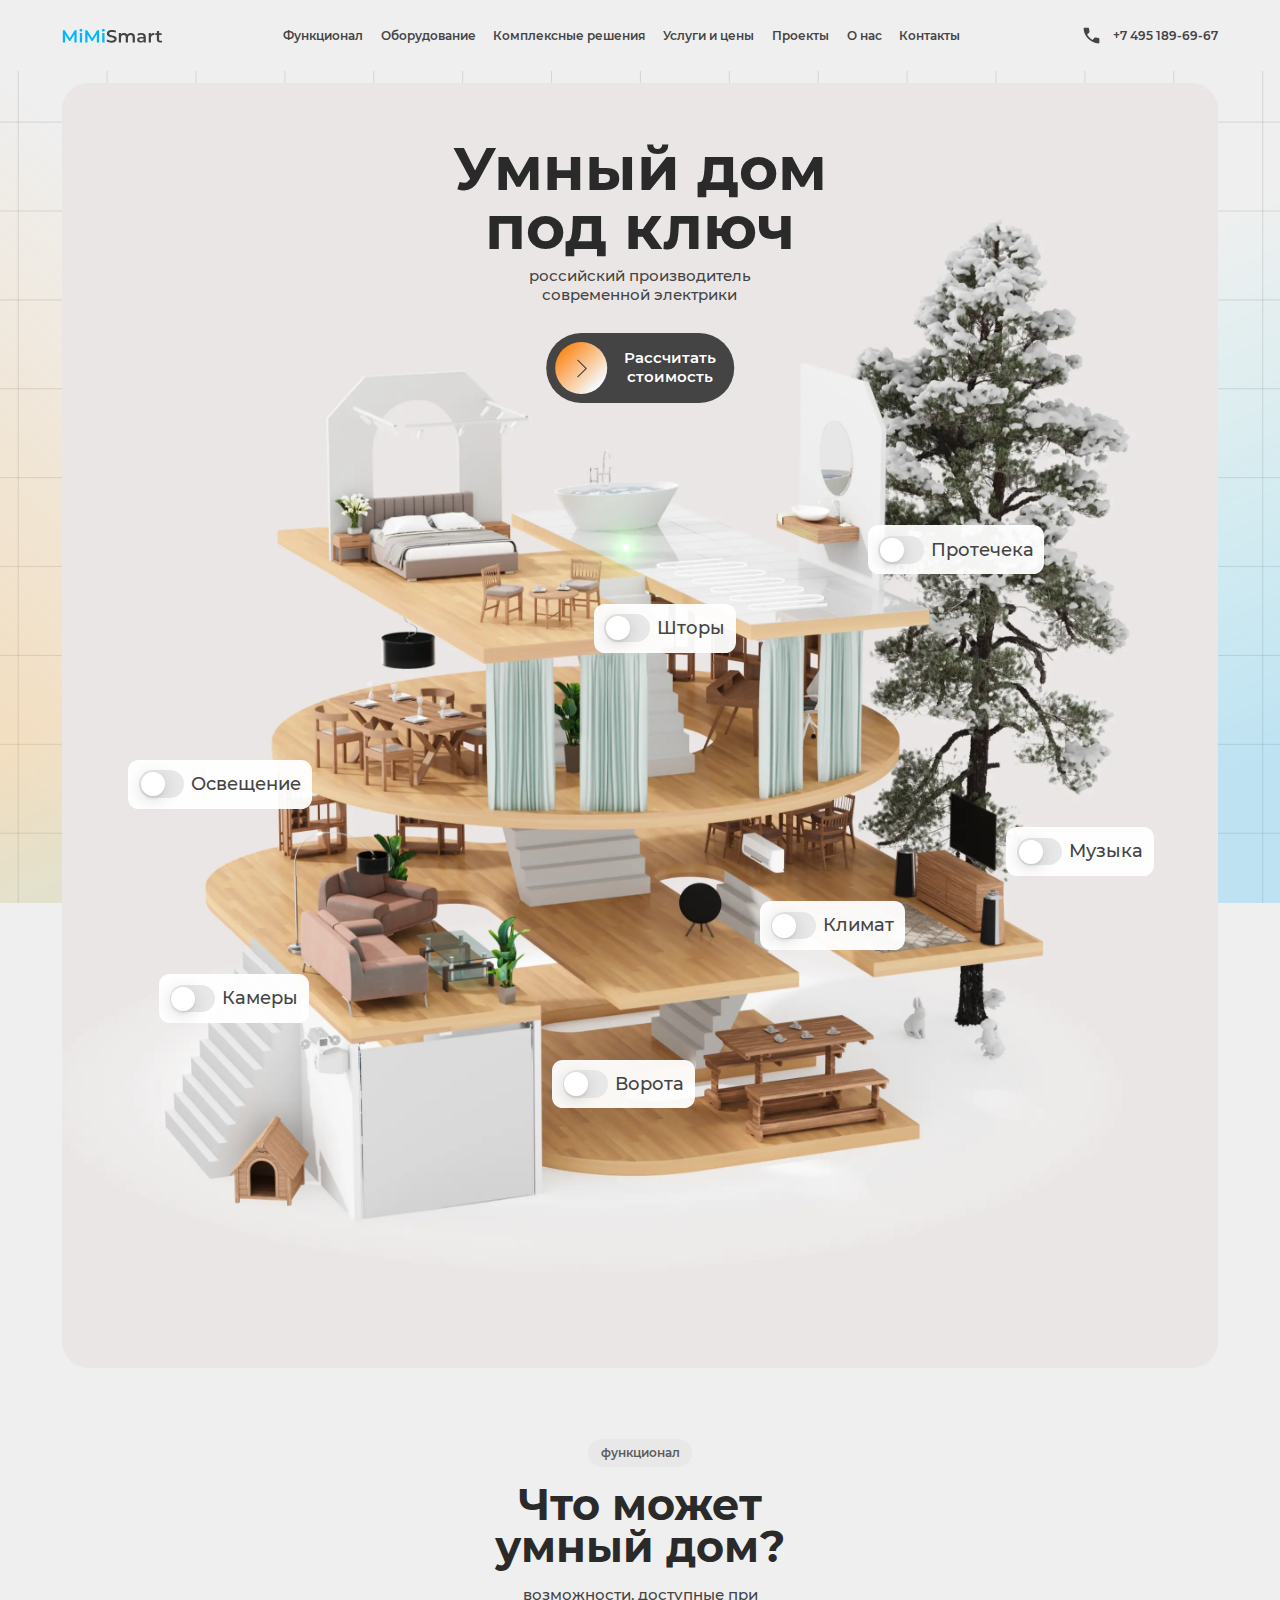
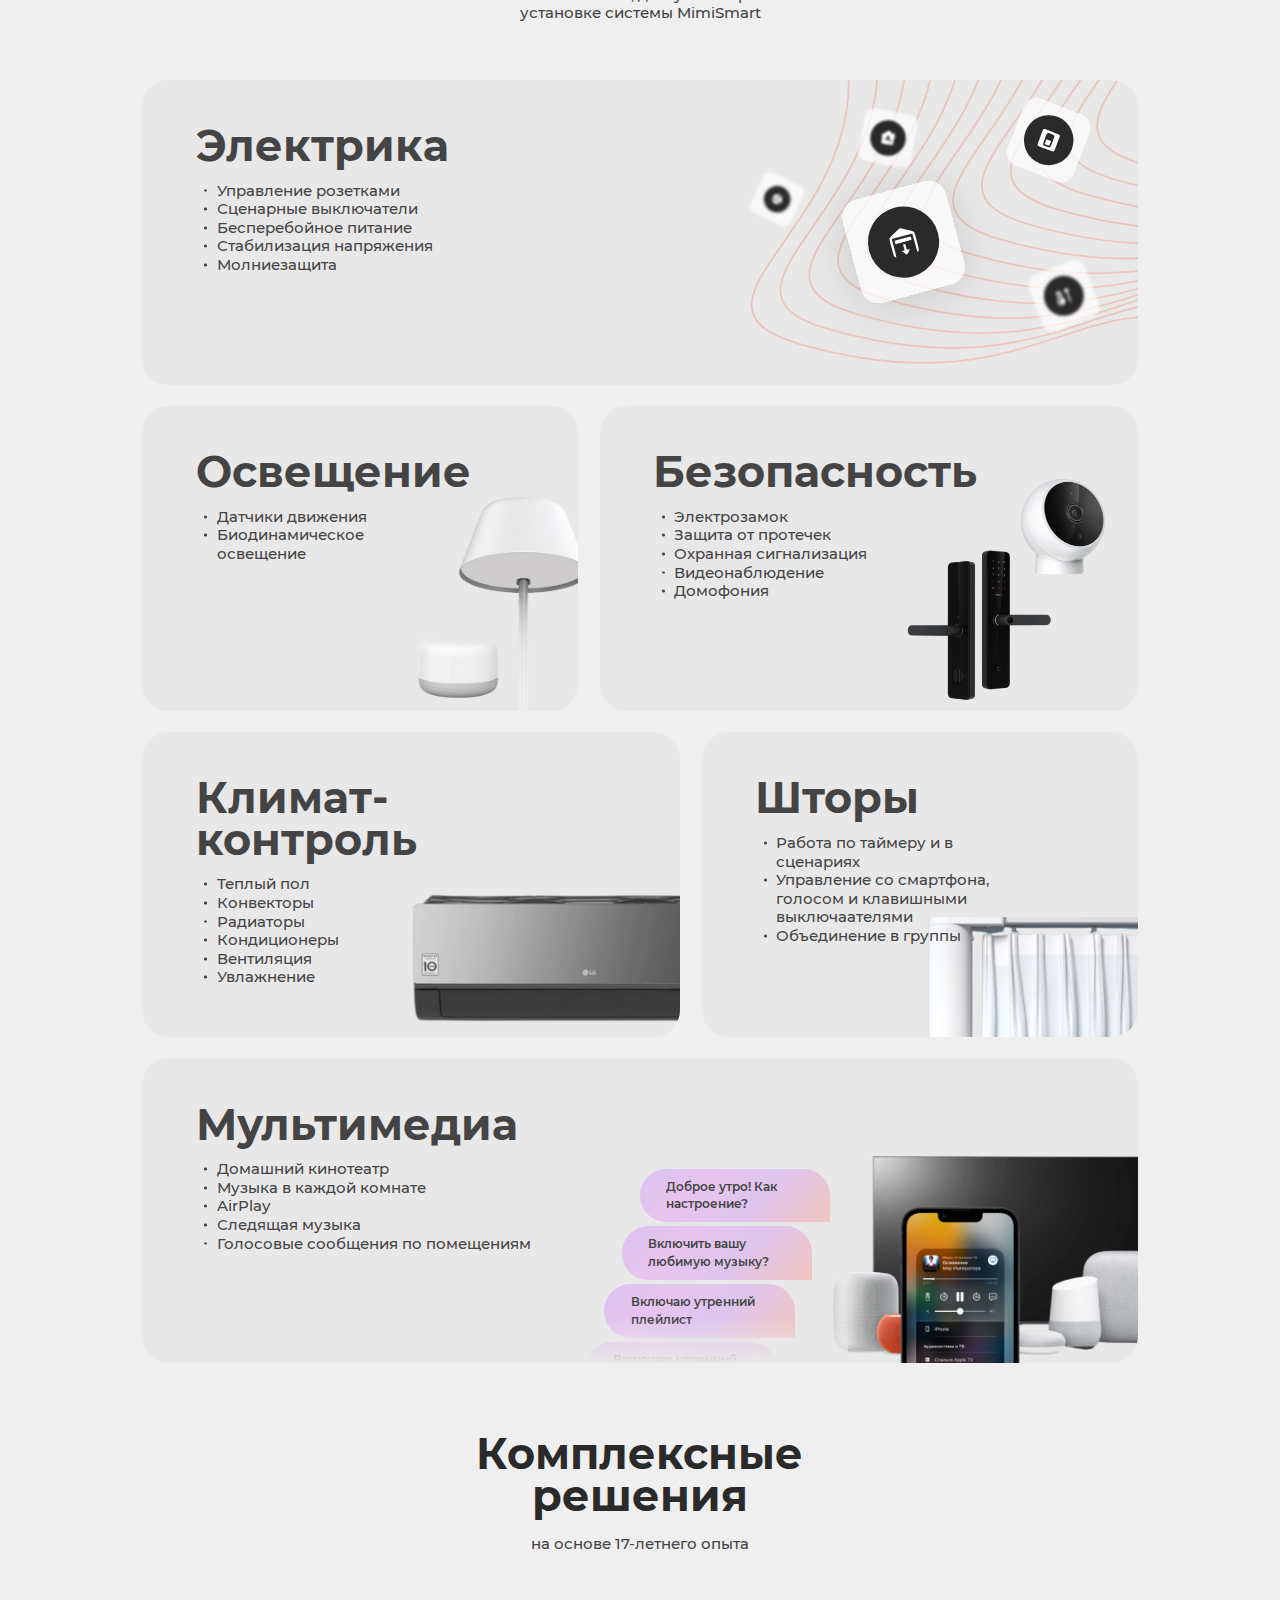
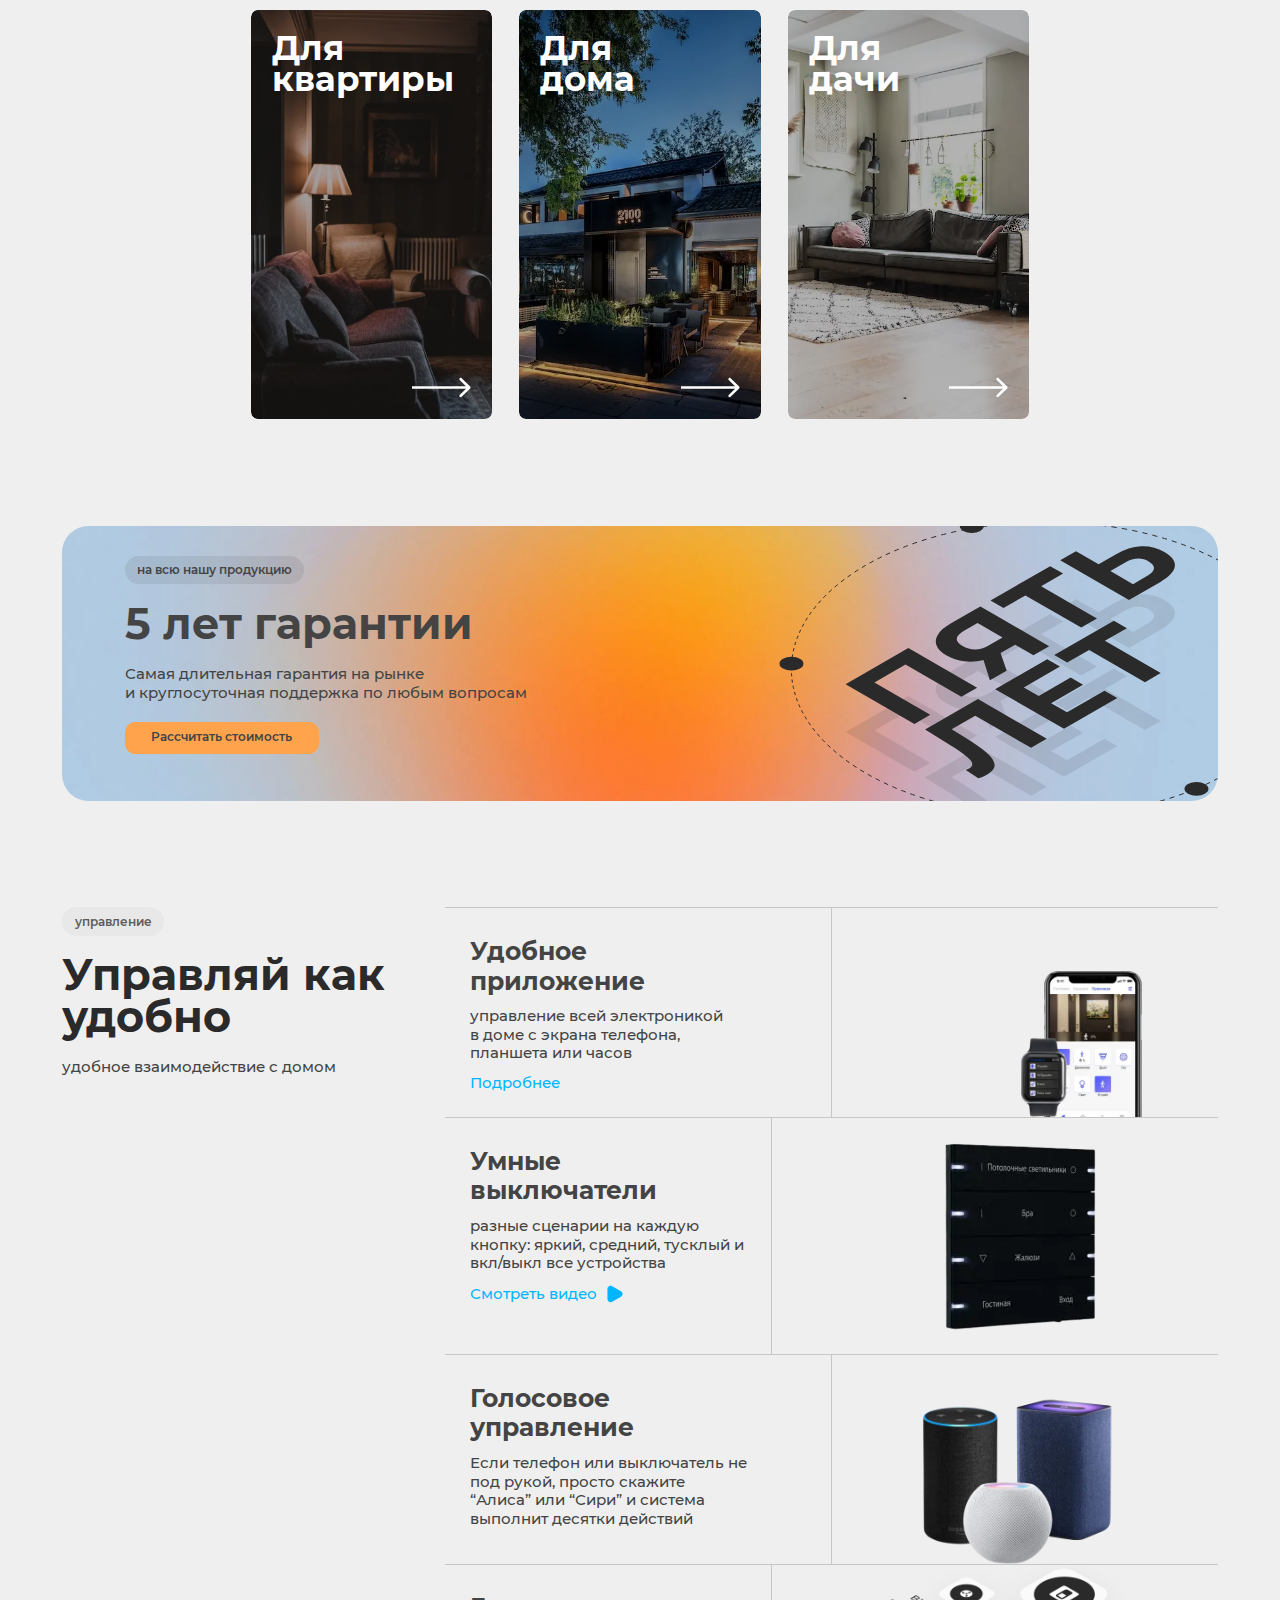
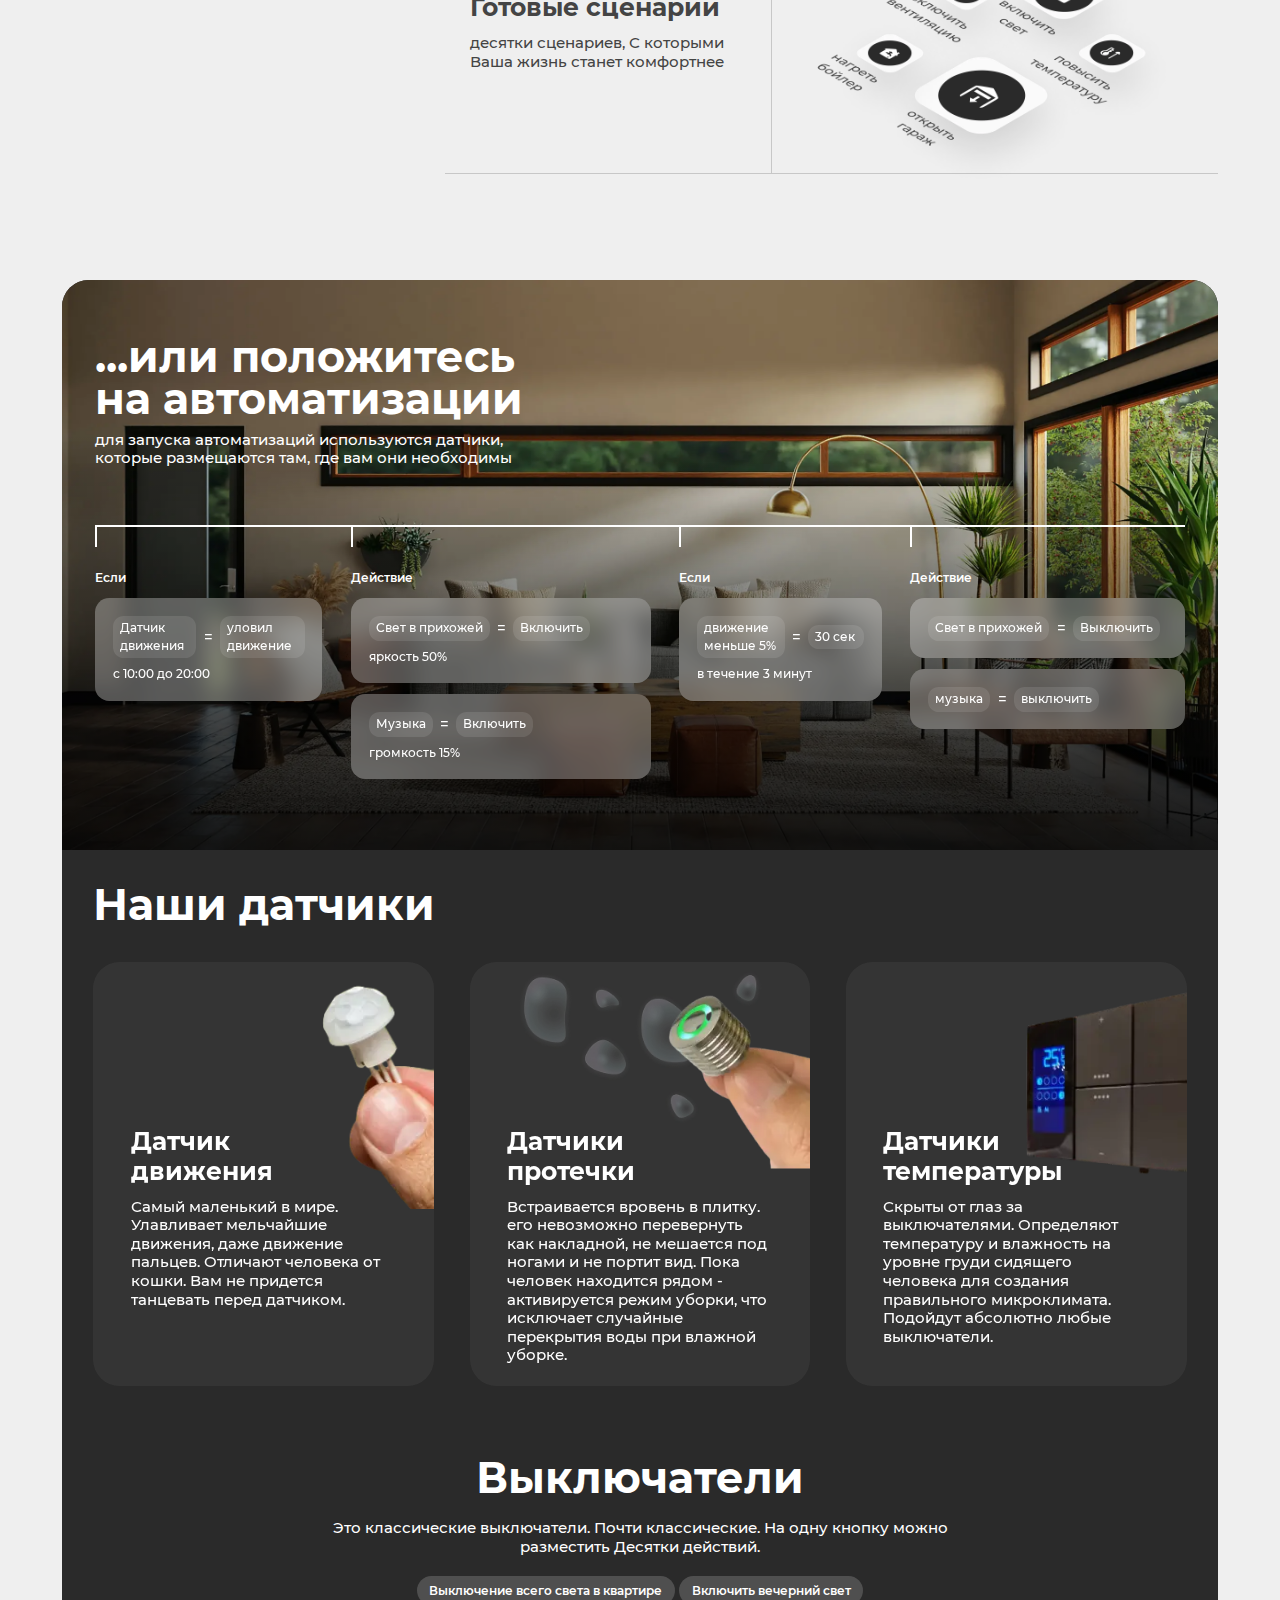
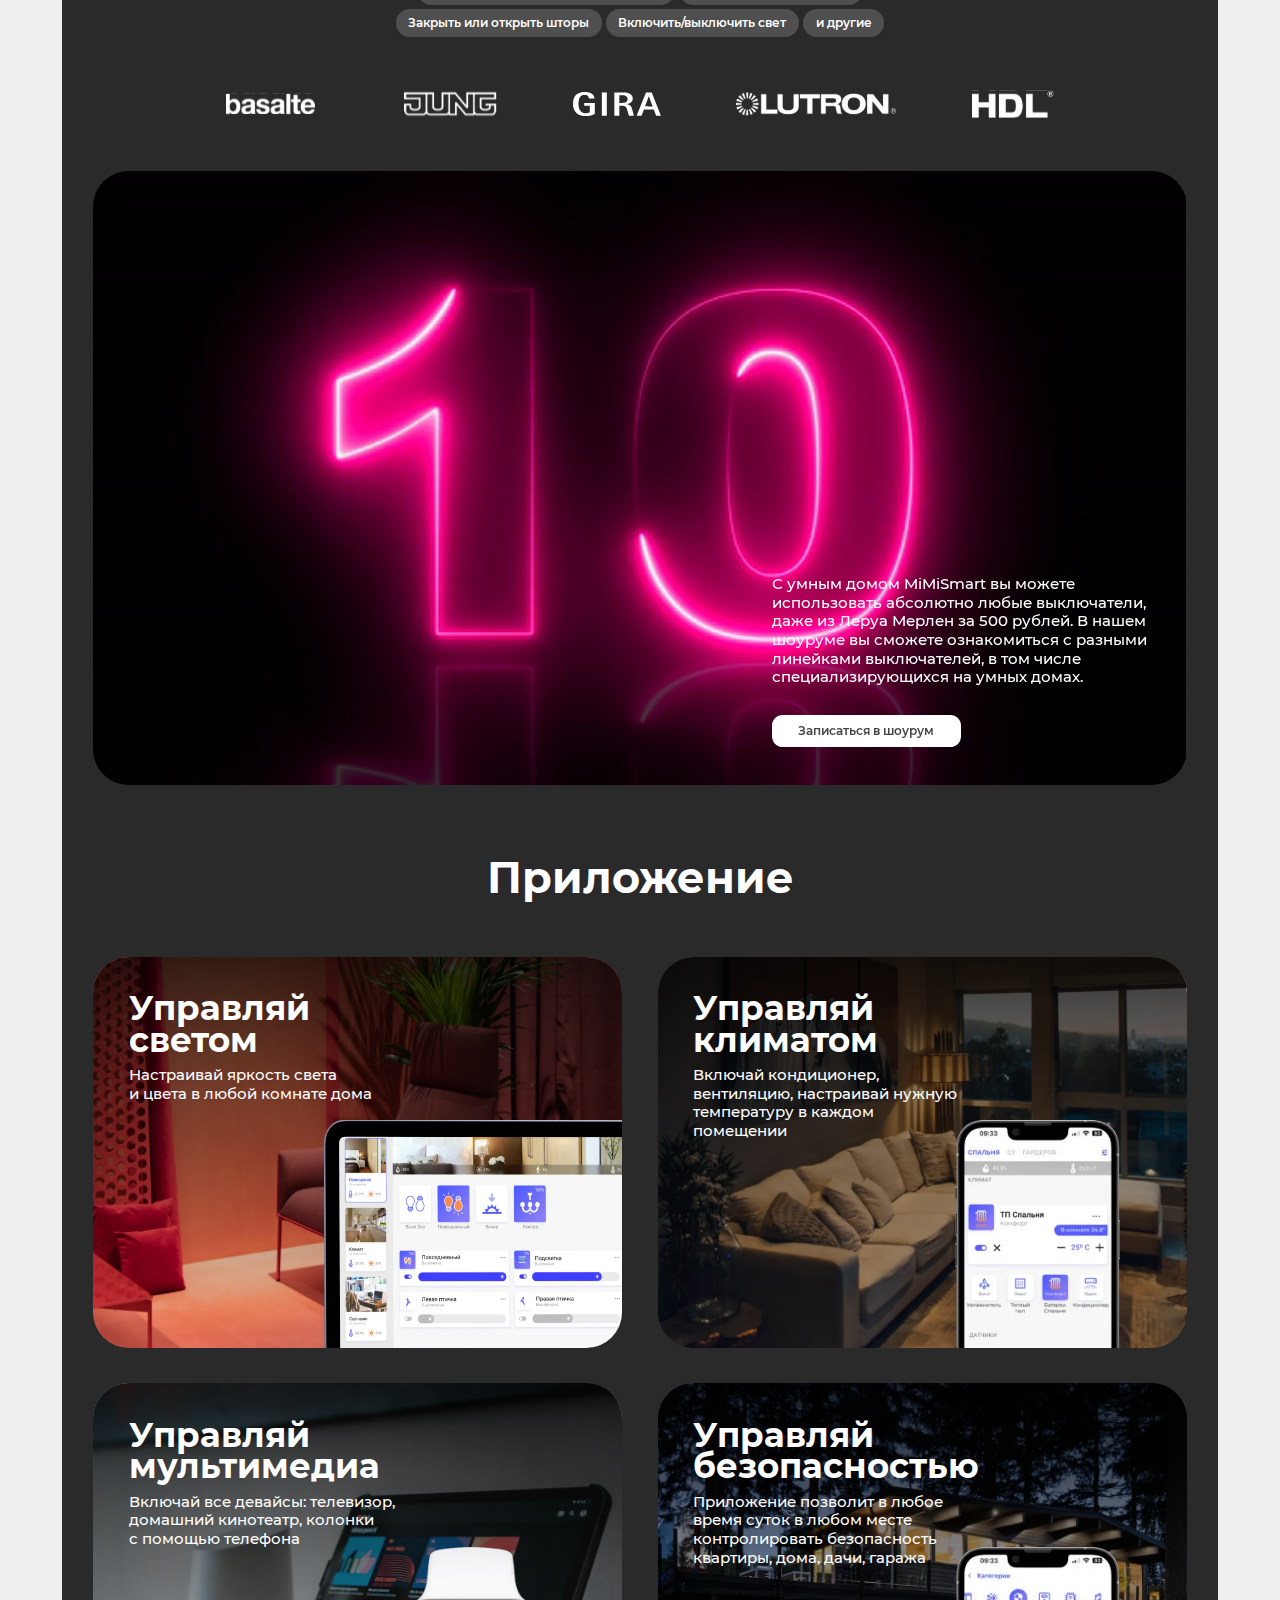
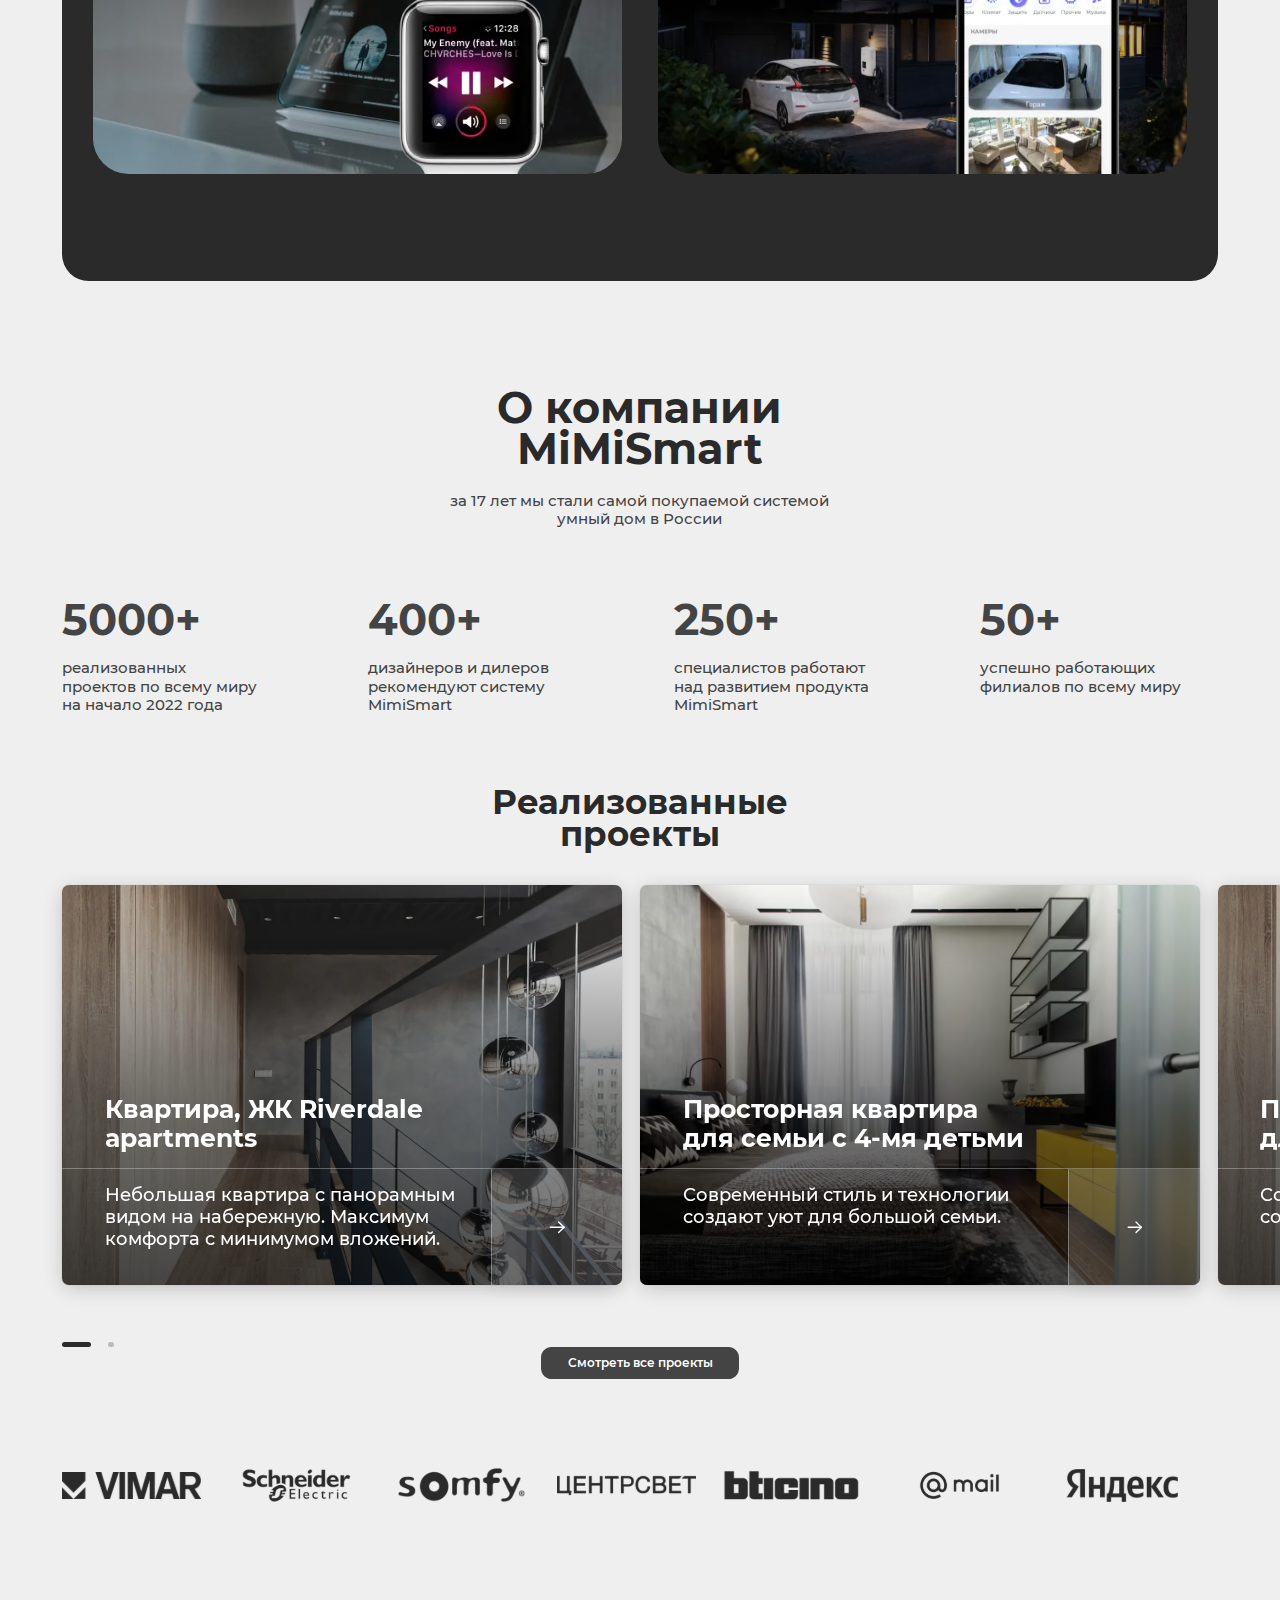
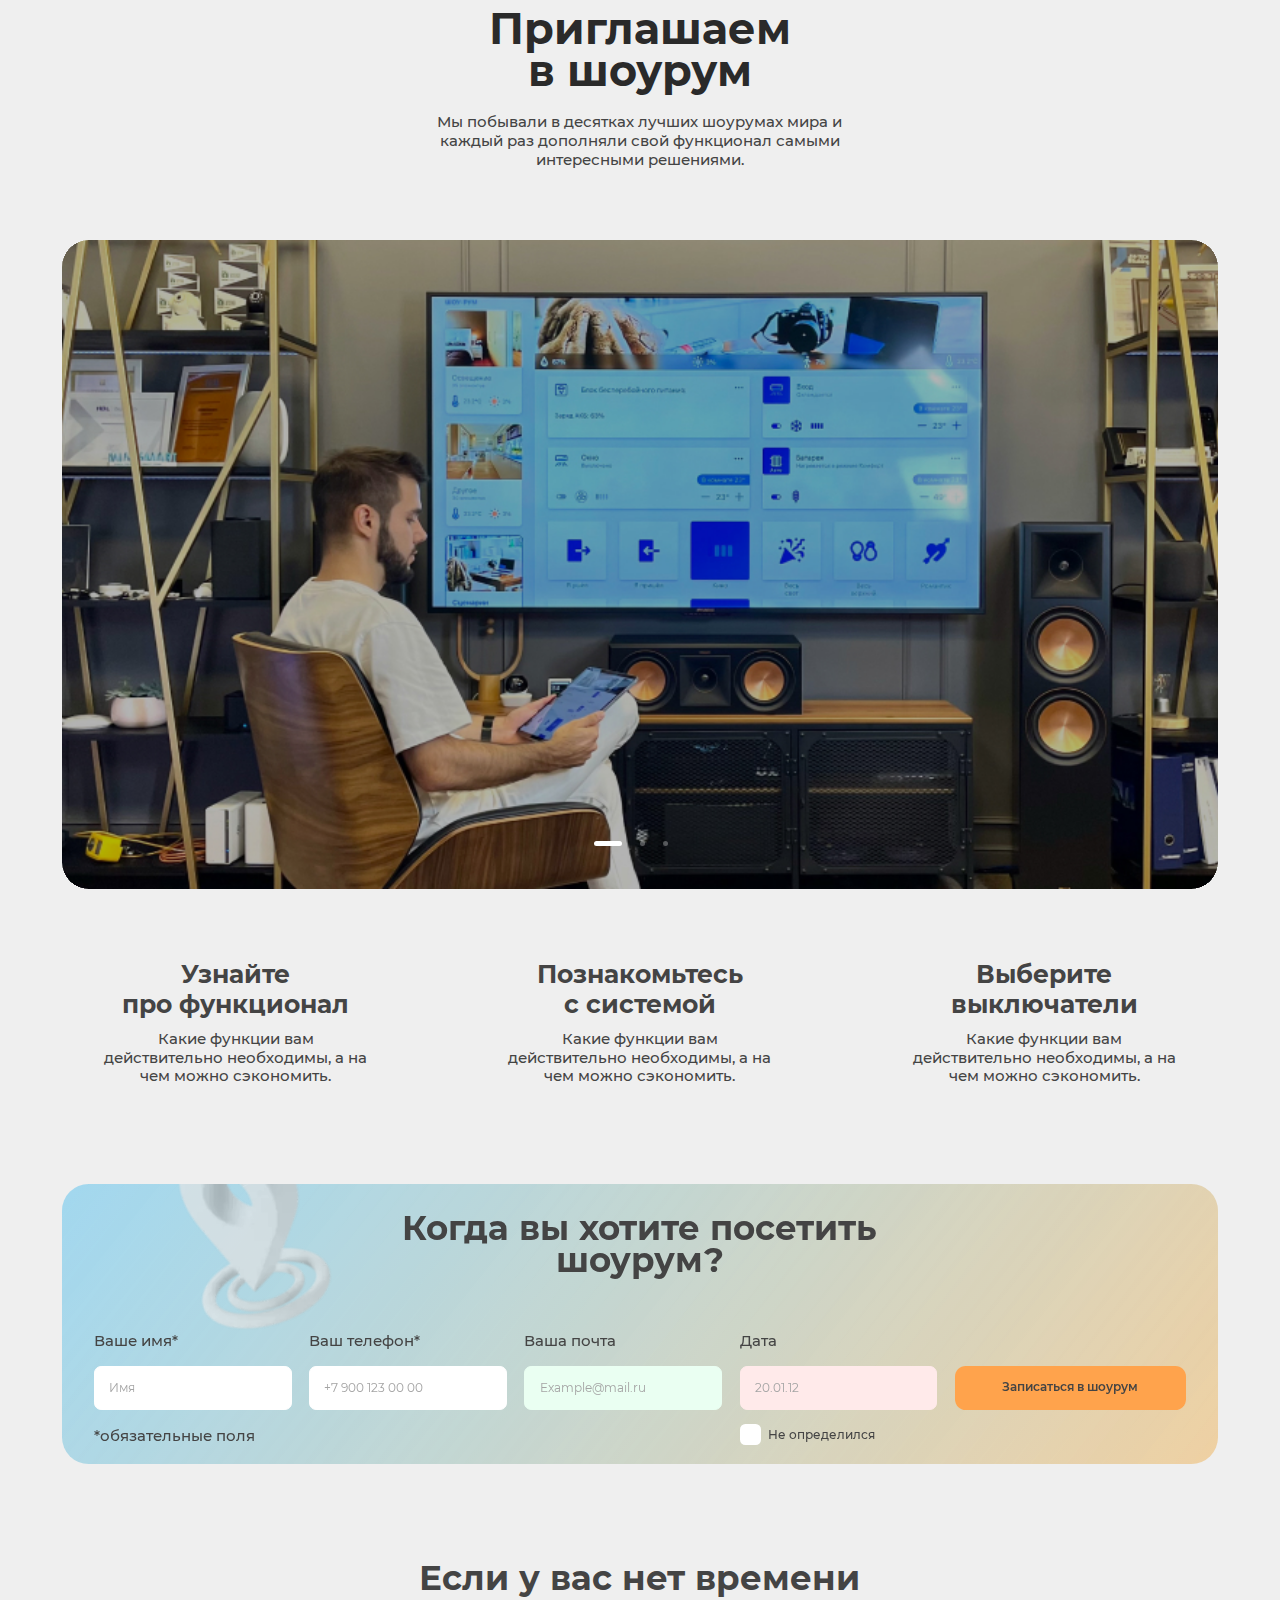
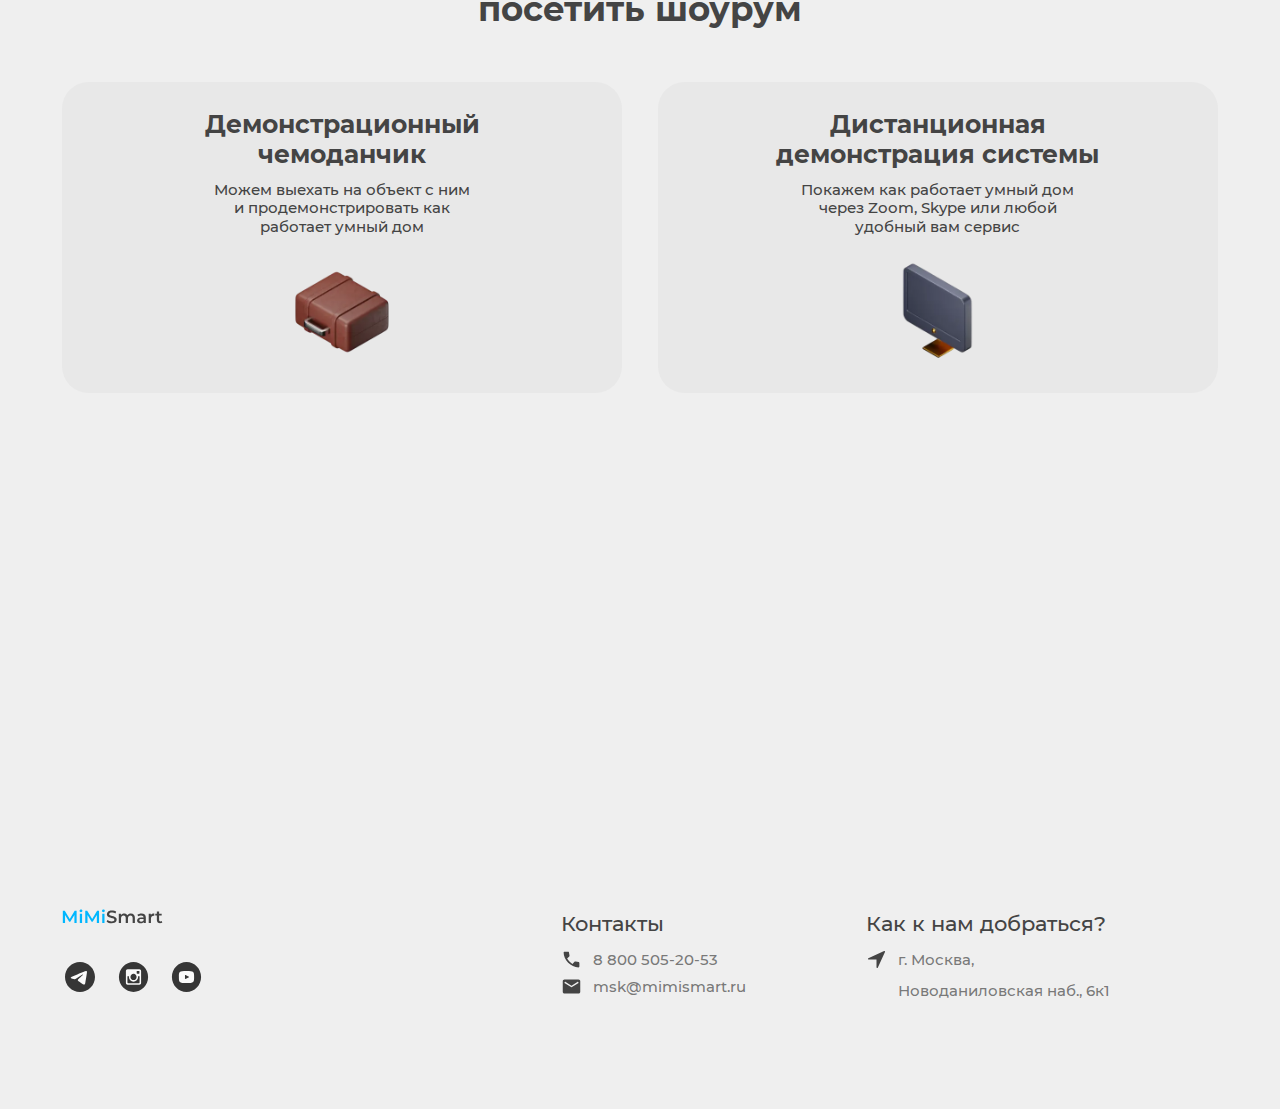
==== index.html @ 736d638b "first commit" ====
<!DOCTYPE html> <html lang="ru">

<head>
    <meta charset="UTF-8">
    <meta name="viewport" content="width=device-width, initial-scale=1.0">
    <meta name="description" content="">
    <meta name="keywords" content="">
    <link rel="stylesheet" href="css/libs.min.css">
    <link rel="stylesheet" href="css/style.min.css">
    <title>Главная</title>
</head>

<body class="m-page index-page">
    <div class="wrapper">
        <header class="header">
            <div class="container _big">
    <div class="header__inner">
        <a href="" class="header__logo">
            <img src="img/logo.svg" alt="">
        </a>
        <button class="burger">
            <img src="img/burger.svg" alt="" class="_view1">
            <img src="img/burger2.svg" alt="" class="_view2">
        </button>
        <div class="menu">
            <nav class="nav">
                <a href="" class="nav__link"><span>Функционал</span></a>
                <a href="" class="nav__link"><span>Оборудование</span></a>
                <a href="" class="nav__link"><span>Комплексные решения</span></a>
                <a href="" class="nav__link"><span>Услуги и цены</span></a>
                <a href="" class="nav__link"><span>Проекты</span></a>
                <a href="" class="nav__link"><span>О нас</span></a>
                <a href="" class="nav__link"><span>Контакты</span></a>
            </nav>
            <a href="" class="header__phone">
                <img src="img/phone.svg" alt="">
                <span class="text14 semi-bold-text">
                    +7 495 189-69-67
                </span>
            </a>
        </div>
    </div>
</div>

        </header>
        <main class="content">

            <section class="main">
                <div class="container _big">
                    <div class="home">
                        <div class="main__top">
                            <div class="info-block">
                                <div class="text68 bold-text">
                                    Умный дом под ключ
                                </div>
                                <div class="text17">
                                    российский производитель современной электрики
                                </div>
                            </div>
                            <div class="calc-btn__wrap">
    <button class="calc-btn">
        <span class="calc-btn__icon">
            <img src="img/arrow.svg" alt="">
        </span>
        <span class="calc-btn__text text17">
            Рассчитать <br> стоимость
        </span>
    </button>
</div>

                        </div>
                        <div class="home__mob">
                            <div class="home__img">
                                <img class="_view1" src="img/house2.webp" alt="">
                                <img class="_view2" src="img/house3.webp" alt="">
                            </div>
                            <div class="home__items">
                            <div class="home-item " style="left: 5.7%; top: 52.66%">
    <div class="home-item__toggle">
        <div class="m-switch">
            <input type="checkbox">
            <label></label>
            <span class="text20">Освещение</span>
        </div>
    </div>
    <div class="home-card">
    
    <div class="home-card__img">
        <img src="img/home.webp" alt="">
    </div>
    <div class="home-card__content">
        <div class="text20">Освещение</div>
        <div class="text17 gray-text">Основное освещение меняет цвет (от холодного к теплому) и яркость свечения» в зависимости от времени суток.</div>
    </div>
</div>

</div>


                            <div class="home-item _bottom" style="left: 8.38%; top: 69.34%">
    <div class="home-item__toggle">
        <div class="m-switch">
            <input type="checkbox">
            <label></label>
            <span class="text20">Камеры</span>
        </div>
    </div>
    <div class="home-card">
    
    <div class="home-card__img">
        <img src="img/home.webp" alt="">
    </div>
    <div class="home-card__content">
        <div class="text20">Камеры</div>
        <div class="text17 gray-text">Основное освещение меняет цвет (от холодного к теплому) и яркость свечения» в зависимости от времени суток.</div>
    </div>
</div>

</div>


                            <div class="home-item " style="left: 46%; top: 40.5%">
    <div class="home-item__toggle">
        <div class="m-switch">
            <input type="checkbox">
            <label></label>
            <span class="text20">Шторы</span>
        </div>
    </div>
    <div class="home-card">
    
    <div class="home-card__img">
        <img src="img/home.webp" alt="">
    </div>
    <div class="home-card__content">
        <div class="text20">Шторы</div>
        <div class="text17 gray-text">Основное освещение меняет цвет (от холодного к теплому) и яркость свечения» в зависимости от времени суток.</div>
    </div>
</div>

</div>


                            <div class="home-item _bottom" style="left: 42.38%; top: 76%">
    <div class="home-item__toggle">
        <div class="m-switch">
            <input type="checkbox">
            <label></label>
            <span class="text20">Ворота</span>
        </div>
    </div>
    <div class="home-card">
    
    <div class="home-card__img">
        <img src="img/home.webp" alt="">
    </div>
    <div class="home-card__content">
        <div class="text20">Ворота</div>
        <div class="text17 gray-text">Основное освещение меняет цвет (от холодного к теплому) и яркость свечения» в зависимости от времени суток.</div>
    </div>
</div>

</div>


                            <div class="home-item _right" style="left: 60.38%; top: 63.66%">
    <div class="home-item__toggle">
        <div class="m-switch">
            <input type="checkbox">
            <label></label>
            <span class="text20">Климат</span>
        </div>
    </div>
    <div class="home-card">
    
    <div class="home-card__img">
        <img src="img/home.webp" alt="">
    </div>
    <div class="home-card__content">
        <div class="text20">Климат</div>
        <div class="text17 gray-text">Основное освещение меняет цвет (от холодного к теплому) и яркость свечения» в зависимости от времени суток.</div>
    </div>
</div>

</div>


                            <div class="home-item " style="left: 69.7%; top: 34.4%">
    <div class="home-item__toggle">
        <div class="m-switch">
            <input type="checkbox">
            <label></label>
            <span class="text20">Протечека</span>
        </div>
    </div>
    <div class="home-card">
    
    <div class="home-card__img">
        <img src="img/home.webp" alt="">
    </div>
    <div class="home-card__content">
        <div class="text20">Протечека</div>
        <div class="text17 gray-text">Основное освещение меняет цвет (от холодного к теплому) и яркость свечения» в зависимости от времени суток.</div>
    </div>
</div>

</div>


                            <div class="home-item _bottom" style="left: 81.7%; top: 57.9%">
    <div class="home-item__toggle">
        <div class="m-switch">
            <input type="checkbox">
            <label></label>
            <span class="text20">Музыка</span>
        </div>
    </div>
    <div class="home-card">
    
    <div class="home-card__img">
        <img src="img/home.webp" alt="">
    </div>
    <div class="home-card__content">
        <div class="text20">Музыка</div>
        <div class="text17 gray-text">Основное освещение меняет цвет (от холодного к теплому) и яркость свечения» в зависимости от времени суток.</div>
    </div>
</div>

</div>


                        </div>
                            <div style="left:5.7%; top:52.66%" class="mob-rect"></div>
                        </div>

                        <div class="home-slider">
                            <div class="swiper-container">
                                <div class="swiper-wrapper">
                                    <div data-left="5.7" data-top="52.66" class="swiper-slide">
                                        <div class="home-card">
    
    <div class="home-card__content">
        <div class="text20">Освещение</div>
        <div class="text17 gray-text">Основное освещение меняет цвет (от холодного к теплому) и яркость свечения» в зависимости от времени суток.</div>
    </div>
</div>

                                    </div>
                                    <div data-left="8.38" data-top="69.34" class="swiper-slide">
                                        <div class="home-card">
    
    <div class="home-card__content">
        <div class="text20">Камеры видеонаблюдения</div>
        <div class="text17 gray-text">Вы можете в online режиме наблюдать за тем, что происходит пока вас нет дома.</div>
    </div>
</div>

                                    </div>
                                    <div data-left="46" data-top="40.5" class="swiper-slide">
                                        <div class="home-card">
    
    <div class="home-card__content">
        <div class="text20">Шторы</div>
        <div class="text17 gray-text">Система самостоятельно откроет шторы или группы штор по времени суток или с вашей команды.</div>
    </div>
</div>

                                    </div>
                                    <div data-left="42.38" data-top="76" class="swiper-slide">
                                        <div class="home-card">
    
    <div class="home-card__content">
        <div class="text20">Ворота</div>
        <div class="text17 gray-text">Удобное открытие и закрытие любых электроворот и электрозамков по вашей команде.</div>
    </div>
</div>

                                    </div>
                                    <div data-left="60.38" data-top="63.66" class="swiper-slide">
                                        <div class="home-card">
    
    <div class="home-card__content">
        <div class="text20">Климат</div>
        <div class="text17 gray-text">Климат Климат Климат Климат Климат Климат Климат</div>
    </div>
</div>

                                    </div>
                                    <div data-left="69.7" data-top="34.4" class="swiper-slide">
                                        <div class="home-card">
    
    <div class="home-card__content">
        <div class="text20">Защита от протечек</div>
        <div class="text17 gray-text">Датчик врезается в плитку и выглядит эстетично. При протечке система самостоятельно перекроет воду.</div>
    </div>
</div>

                                    </div>
                                    <div data-left="81.7" data-top="57.9" class="swiper-slide">
                                        <div class="home-card">
    
    <div class="home-card__content">
        <div class="text20">Музыка</div>
        <div class="text17 gray-text">Музыка Музыка Музыка Музыка Музыка Музыка Музыка </div>
    </div>
</div>

                                    </div>
                                </div>
                            </div>
                            <div class="swiper-pagination"></div>
                        </div>
                    </div>
                </div>
            </section>

            <section class="can">
                <div class="container">
                    <div class="can__top">
                        <div class="badge">
                            <span class="text14">функционал</span>
                        </div>
                    </div>
                    <div class="info-block">
                        <div class="text48 bold-text">
                            Что может умный дом?
                        </div>
                        <div class="text17">
                            возможности, доступные при установке системы MimiSmart
                        </div>
                    </div>
                    <div class="can__items">
                        <a href="" class="can-card _paralax-block">
                            <div class="can-card__content">
                                <div class="text48 bold-text">
                                    Электрика
                                </div>
                                <div class="can-card__text">
                                    <ul class="_list">
                                        <li>Управление розетками</li>
                                        <li>Сценарные выключатели</li>
                                        <li>Бесперебойное питание</li>
                                        <li>Стабилизация напряжения</li>
                                        <li>Молниезащита</li>
                                    </ul>
                                </div>
                            </div>
                            <div class="can-card__paralax">
                                <img src="img/paralax.svg" alt="" class="paralax-item paralax-item1">
                                <img src="img/paralax2.svg" alt="" class="paralax-item paralax-item2">
                                <img src="img/paralax3.svg" alt="" class="paralax-item paralax-item3">
                                <img src="img/paralax4.svg" alt="" class="paralax-item paralax-item4">
                                <img src="img/paralax5.svg" alt="" class="paralax-item paralax-item5">
                            </div>
                            <img class="can-card__line" src="img/lines.svg" alt="">
                            <img src="img/paralax6.svg" alt="" class="can-card__paralax2">
                        </a>
                        <a href="" class="can-card _small">
                            <div class="can-card__content">
                                <div class="text48 bold-text">
                                    Освещение
                                </div>
                                <div class="can-card__text">
                                    <ul class="_list">
                                        <li>Датчики движения</li>
                                        <li>Биодинамическое освещение</li>
                                    </ul>
                                </div>
                            </div>
                            <img src="img/can.png" alt="" class="can-card__img">
                        </a>
                        <a href="" class="can-card _medium">
                            <div class="can-card__content">
                                <div class="text48 bold-text">
                                    Безопасность
                                </div>
                                <div class="can-card__text">
                                    <ul class="_list">
                                        <li>Электрозамок</li>
                                        <li>Защита от протечек</li>
                                        <li>Охранная сигнализация</li>
                                        <li>Видеонаблюдение</li>
                                        <li>Домофония</li>
                                    </ul>
                                </div>
                            </div>
                            <img src="img/can2.png" alt="" class="can-card__img">
                        </a>
                        <a href="" class="can-card _medium">
                            <div class="can-card__content">
                                <div class="text48 bold-text">
                                    Климат-контроль
                                </div>
                                <div class="can-card__text">
                                    <ul class="_list">
                                        <li>Теплый пол</li>
                                        <li>Конвекторы</li>
                                        <li>Радиаторы</li>
                                        <li>Кондиционеры</li>
                                        <li>Вентиляция</li>
                                        <li>Увлажнение</li>
                                    </ul>
                                </div>
                            </div>
                            <img src="img/can3.png" alt="" class="can-card__img">
                        </a>
                        <a href="" class="can-card _small">
                            <div class="can-card__content">
                                <div class="text48 bold-text">
                                    Шторы
                                </div>
                                <div class="can-card__text">
                                    <ul class="_list">
                                        <li>Работа по таймеру и в сценариях</li>
                                        <li>Управление со смартфона, голосом и клавишными выключаателями</li>
                                        <li>Объединение в группы</li>
                                    </ul>
                                </div>
                            </div>
                            <img src="img/can4.png" alt="" class="can-card__img">
                        </a>
                        <a href="" class="can-card _big">
                            <div class="can-card__content">
                                <div class="text48 bold-text">
                                    Мультимедиа
                                </div>
                                <div class="can-card__text">
                                    <ul class="_list">
                                        <li>Домашний кинотеатр</li>
                                        <li>Музыка в каждой комнате</li>
                                        <li>AirPlay</li>
                                        <li>Следящая музыка</li>
                                        <li>Голосовые сообщения по помещениям</li>
                                    </ul>
                                </div>
                            </div>
                            <img src="img/can5.png" alt="" class="can-card__img">
                            <div class="can-card__chat">
                                <div class="messages">
                                    <div class="message">
                                        <div class="text14">Доброе утро! Как настроение?</div>
                                    </div>
                                    <div class="message">
                                        <div class="text14">Включить вашу любимую музыку?</div>
                                    </div>
                                    <div class="message">
                                        <div class="text14">Включаю утренний плейлист</div>
                                    </div>
                                    <div class="message">
                                        <div class="text14">Включаю утренний плейлист</div>
                                    </div>
                                    <div class="message">
                                        <div class="text14">Включаю утренний плейлист</div>
                                    </div>
                                </div>
                            </div>
                        </a>
                    </div>
                </div>
            </section>

            <section class="solution">
                <div class="container">
                    <div class="info-block">
                        <div class="text48 bold-text">
                            Комплексные решения
                        </div>
                        <div class="text17">
                            на основе 17-летнего опыта
                        </div>
                    </div>
                    <div class="solution__grid">
                        <div class="solution-card">
    <div class="solution-card__img">
        <img src="img/solution.webp" alt="">
    </div>
    <div class="solution-card__top">
        <div class="text38 bold-text">Для <br>квартиры</div>
    </div>
    <img src="img/arrow3.svg" alt="" class="solution-card__arrow">
</div>

                        <div class="solution-card">
    <div class="solution-card__img">
        <img src="img/solution2.webp" alt="">
    </div>
    <div class="solution-card__top">
        <div class="text38 bold-text">Для <br>дома</div>
    </div>
    <img src="img/arrow3.svg" alt="" class="solution-card__arrow">
</div>

                        <div class="solution-card">
    <div class="solution-card__img">
        <img src="img/solution3.webp" alt="">
    </div>
    <div class="solution-card__top">
        <div class="text38 bold-text">Для <br>дачи</div>
    </div>
    <img src="img/arrow3.svg" alt="" class="solution-card__arrow">
</div>

                    </div>
                </div>
            </section>

            <section class="guarantee">
                <div class="container _big">
                    <div class="guarantee__inner">
                        <div class="guarantee__content">
                            <div class="guarantee__top">
                                <div class="badge">
                                    <span class="text14">
                                        на всю нашу продукцию
                                    </span>
                                </div>
                            </div>
                            <div class="text48 bold-text">
                                5 лет гарантии
                            </div>
                            <div class="text17">
                                Самая длительная гарантия на рынке и круглосуточная поддержка по любым вопросам
                            </div>
                            <div class="guarantee__nav">
                                <button class="guarantee__btn m-btn m-btn-primary">
                                    <span>Рассчитать стоимость</span>
                                </button>
                            </div>
                        </div>
                        <img src="img/guarantee.svg" alt="" class="guarantee__img">
                    </div>
                </div>
            </section>

            <section class="comfort">
                <div class="container _big">
                    <div class="comfort__grid">
                        <div class="comfort__col">
                            <div class="info-block">
                                <div class="comfort__top">
                                    <div class="badge">
                                        <span class="text14">управление</span>
                                    </div>
                                </div>
                                <div class="text48 bold-text">
                                    Управляй как удобно
                                </div>
                                <div class="text17">
                                    удобное взаимодействие с домом
                                </div>
                            </div>
                        </div>
                        <div class="comfort__col">
                            <div class="comfort__items">
                                <div class="comfort-item _small">
    <div class="comfort-item__content">
        <div class="comfort-item__info">
            <div class="text28 text24-mob bold-text">
                Удобное приложение
            </div>
            <div class="text17 text15-mob">
                управление всей электроникой в доме с экрана телефона, планшета или часов
            </div>
        </div>
        
        <div class="comfort-item__nav">
            <a href="" class="m-link">
                <span>Подробнее</span>
            </a>
        </div>
        
    </div>
    <div class="comfort-item__media">
        <img src="img/comfort.webp" alt="" class="comfort-item__img">
    </div>
</div>

                                <div class="comfort-item _full-height">
    <div class="comfort-item__content">
        <div class="comfort-item__info">
            <div class="text28 text24-mob bold-text">
                Умные выключатели
            </div>
            <div class="text17 text15-mob">
                разные сценарии на каждую кнопку: яркий, средний, тусклый и вкл/выкл все устройства
            </div>
        </div>
        
        <div class="comfort-item__nav">
            <a href="" class="m-link">
                <span>Смотреть видео</span><img src='img/play.svg' alt=''>
            </a>
        </div>
        
    </div>
    <div class="comfort-item__media">
        <img src="img/comfort2.webp" alt="" class="comfort-item__img">
    </div>
</div>

                                <div class="comfort-item _medium">
    <div class="comfort-item__content">
        <div class="comfort-item__info">
            <div class="text28 text24-mob bold-text">
                Голосовое управление
            </div>
            <div class="text17 text15-mob">
                Если телефон или выключатель не под рукой, просто скажите “Алиса” или “Сири” и система выполнит десятки действий
            </div>
        </div>
        
    </div>
    <div class="comfort-item__media">
        <img src="img/comfort3.webp" alt="" class="comfort-item__img">
    </div>
</div>

                                <div class="comfort-item _big">
    <div class="comfort-item__content">
        <div class="comfort-item__info">
            <div class="text28 text24-mob bold-text">
                Готовые сценарии
            </div>
            <div class="text17 text15-mob">
                десятки сценариев, С которыми Ваша жизнь станет комфортнее
            </div>
        </div>
        
    </div>
    <div class="comfort-item__media">
        <img src="img/comfort4.webp" alt="" class="comfort-item__img">
    </div>
</div>

                            </div>
                        </div>
                    </div>
                </div>
            </section>

            <div class="info">
                <div class="container _big">
                    <div class="info__inner">
                        <section class="automation">
                            <div class="automation__inner">
                                <div class="automation__top">
                                    <div class="text48 text30-mob bold-text">
                                        ...или положитесь
                                        на автоматизации
                                    </div>
                                    <div class="text17">
                                        для запуска автоматизаций используются датчики, которые размещаются там, где вам они необходимы
                                    </div>
                                </div>
                                <div class="automation__items">
                                    <div class="automation-item">
                                        <div class="automation-item__top">
                                            <div class="text14 semi-bold-text">
                                                Если
                                            </div>
                                        </div>
                                        <div class="automation-card">
    <div class="automation-card__top">
        <div class="automation-card__item">
            <span class="text14">Датчик движения</span>
        </div>
        <div class="automation-card__equal">
            <div class="text17">=</div>
        </div>
        <div class="automation-card__item">
            <span class="text14">уловил движение</span>
        </div>
    </div>
    
    <div class="automation-card__desc">
        <div class="text14">с 10:00 до 20:00</div>
    </div>
</div>

                                    </div>
                                    <div class="automation-item">
                                        <div class="automation-item__top">
                                            <div class="text14 semi-bold-text">
                                                Действие
                                            </div>
                                        </div>
                                        <div class="automation-card">
    <div class="automation-card__top">
        <div class="automation-card__item">
            <span class="text14">Свет в прихожей</span>
        </div>
        <div class="automation-card__equal">
            <div class="text17">=</div>
        </div>
        <div class="automation-card__item">
            <span class="text14">Включить</span>
        </div>
    </div>
    
    <div class="automation-card__desc">
        <div class="text14">яркость 50%</div>
    </div>
</div>

                                        <div class="automation-card">
    <div class="automation-card__top">
        <div class="automation-card__item">
            <span class="text14">Музыка</span>
        </div>
        <div class="automation-card__equal">
            <div class="text17">=</div>
        </div>
        <div class="automation-card__item">
            <span class="text14">Включить</span>
        </div>
    </div>
    
    <div class="automation-card__desc">
        <div class="text14">громкость 15%</div>
    </div>
</div>

                                    </div>
                                    <div class="automation-item">
                                        <div class="automation-item__top">
                                            <div class="text14 semi-bold-text">
                                                Если
                                            </div>
                                        </div>
                                        <div class="automation-card">
    <div class="automation-card__top">
        <div class="automation-card__item">
            <span class="text14">движение меньше 5%</span>
        </div>
        <div class="automation-card__equal">
            <div class="text17">=</div>
        </div>
        <div class="automation-card__item">
            <span class="text14">30 сек</span>
        </div>
    </div>
    
    <div class="automation-card__desc">
        <div class="text14">в течение 3 минут</div>
    </div>
</div>

                                    </div>
                                    <div class="automation-item">
                                        <div class="automation-item__top">
                                            <div class="text14 semi-bold-text">
                                                Действие
                                            </div>
                                        </div>
                                        <div class="automation-card">
    <div class="automation-card__top">
        <div class="automation-card__item">
            <span class="text14">Свет в прихожей</span>
        </div>
        <div class="automation-card__equal">
            <div class="text17">=</div>
        </div>
        <div class="automation-card__item">
            <span class="text14">Выключить</span>
        </div>
    </div>
    
</div>

                                        <div class="automation-card">
    <div class="automation-card__top">
        <div class="automation-card__item">
            <span class="text14">музыка</span>
        </div>
        <div class="automation-card__equal">
            <div class="text17">=</div>
        </div>
        <div class="automation-card__item">
            <span class="text14">выключить</span>
        </div>
    </div>
    
</div>

                                    </div>
                                </div>
                            </div>
                        </section>

                        <section class="sensor">
                            <div class="text48 text30-mob bold-text">
                                Наши датчики
                            </div>
                            <div class="sensor__grid">
                                <div class="sensor-card">
    <img src="img/sensor.webp" alt="" class="sensor-card__img">
    <div class="sensor-card__info">
        <div class="text28 bold-text">
            Датчик движения
        </div>
        <div class="text17">
            Самый маленький в мире. Улавливает мельчайшие движения, даже движение пальцев. Отличают человека от кошки. Вам не придется танцевать перед датчиком.
        </div>
    </div>
</div>

                                <div class="sensor-card">
    <img src="img/sensor2.webp" alt="" class="sensor-card__img">
    <div class="sensor-card__info">
        <div class="text28 bold-text">
            Датчики протечки
        </div>
        <div class="text17">
            Встраивается вровень в плитку. его невозможно перевернуть как накладной, не мешается под ногами и не портит вид. Пока человек находится рядом - активируется режим уборки, что исключает случайные перекрытия воды при влажной уборке.
        </div>
    </div>
</div>

                                <div class="sensor-card">
    <img src="img/sensor3.webp" alt="" class="sensor-card__img">
    <div class="sensor-card__info">
        <div class="text28 bold-text">
            Датчики температуры
        </div>
        <div class="text17">
            Скрыты от глаз за выключателями. Определяют температуру и влажность на уровне груди сидящего человека для создания правильного микроклимата. Подойдут абсолютно любые выключатели.
        </div>
    </div>
</div>

                            </div>
                        </section>

                        <section class="switches">
                            <div class="info-block">
                                <div class="text48 bold-text">
                                    Выключатели
                                </div>
                                <div class="text17">
                                    Это классические выключатели. Почти классические. На одну кнопку можно разместить Десятки действий.
                                </div>
                                <div class="switches__badges">
                                    <div class="badge">
                                        <span class="text14">Выключение всего света в квартире</span>
                                    </div>
                                    <div class="badge">
                                        <span class="text14">Включить вечерний свет</span>
                                    </div>
                                    <div class="badge">
                                        <span class="text14">Закрыть или открыть шторы</span>
                                    </div>
                                    <div class="badge">
                                        <span class="text14">Включить/выключить свет</span>
                                    </div>
                                    <div class="badge">
                                        <span class="text14">и другие</span>
                                    </div>
                                </div>
                            </div>
                            <div class="switches__partners">
                                <div class="partner-item">
                                    <img src="img/partner8.svg" alt="">
                                </div>
                                <div class="partner-item">
                                    <img src="img/partner9.svg" alt="">
                                </div>
                                <div class="partner-item">
                                    <img src="img/partner10.svg" alt="">
                                </div>
                                <div class="partner-item">
                                    <img src="img/partner11.svg" alt="">
                                </div>
                                <div class="partner-item">
                                    <img src="img/partner12.svg" alt="">
                                </div>
                            </div>
                            <div class="switches-info">
                                <div class="switches-info__video">
                                    <video autoplay muted playsinline loop id="video" src="videos/Countdown7.mp4"></video>
                                </div>
                                <div class="switches-info__content">
                                    <div class="text17 text15-mob">
                                        С умным домом MiMiSmart вы можете использовать абсолютно любые выключатели, даже из Леруа Мерлен за 500 рублей.
                                        В нашем шоуруме вы сможете ознакомиться с разными линейками выключателей, в том числе специализирующихся на умных домах.
                                    </div>
                                    <div class="switches-info__nav">
                                        <button class="switches-info__btn m-btn m-btn-white">
                                            <span>Записаться в шоурум</span>
                                        </button>
                                    </div>
                                </div>
                            </div>
                        </section>

                        <section class="apps">
                            <div class="text48 bold-text">
                                Приложение
                            </div>
                            <div class="apps__grid">
                                <div class="app-card">
    <div class="app-card__bg">
        <img src="img/app-bg5.webp" alt="">
    </div>
    <div class="app-card__content">
        <div class="text38 text24-mob bold-text">
            Управляй светом
        </div>
        <div class="text17 text15-mob">
            Настраивай яркость света и цвета в любой комнате дома
        </div>
    </div>
    <div class="app-card__img">
        <img src="img/app5.webp" alt="">
    </div>
</div>

                                <div class="app-card">
    <div class="app-card__bg">
        <img src="img/app-bg6.webp" alt="">
    </div>
    <div class="app-card__content">
        <div class="text38 text24-mob bold-text">
            Управляй климатом
        </div>
        <div class="text17 text15-mob">
            Включай кондиционер, вентиляцию, настраивай нужную температуру в каждом помещении
        </div>
    </div>
    <div class="app-card__img">
        <img src="img/app2.webp" alt="">
    </div>
</div>

                                <div class="app-card">
    <div class="app-card__bg">
        <img src="img/app-bg7.webp" alt="">
    </div>
    <div class="app-card__content">
        <div class="text38 text24-mob bold-text">
            Управляй мультимедиа
        </div>
        <div class="text17 text15-mob">
            Включай все девайсы: телевизор, домашний кинотеатр, колонки с помощью телефона
        </div>
    </div>
    <div class="app-card__img">
        <img src="img/app3.webp" alt="">
    </div>
</div>

                                <div class="app-card">
    <div class="app-card__bg">
        <img src="img/app-bg8.webp" alt="">
    </div>
    <div class="app-card__content">
        <div class="text38 text24-mob bold-text">
            Управляй безопасностью
        </div>
        <div class="text17 text15-mob">
            Приложение позволит в любое время суток в любом месте контролировать безопасность квартиры, дома, дачи, гаража
        </div>
    </div>
    <div class="app-card__img">
        <img src="img/app4.webp" alt="">
    </div>
</div>

                            </div>
                        </section>
                    </div>
                </div>
            </div>

            <section class="about">
                <div class="container _big">
                    <div class="info-block">
                        <div class="text48 bold-text">
                            О компании MiMiSmart
                        </div>
                        <div class="text17">
                            за 17 лет мы стали самой покупаемой системой умный дом в России
                        </div>
                    </div>
                    <div class="about__items">
                        <div class="about__item">
                            <div class="text48 bold-text">
                                5000+
                            </div>
                            <div class="about__text">
                                <div class="text17 text15-mob">
                                    реализованных проектов по всему миру на начало 2022 года
                                </div>
                            </div>
                        </div>
                        <div class="about__item">
                            <div class="text48 bold-text">
                                400+
                            </div>
                            <div class="about__text">
                                <div class="text17 text15-mob">
                                    дизайнеров и дилеров рекомендуют систему MimiSmart
                                </div>
                            </div>
                        </div>
                        <div class="about__item">
                            <div class="text48 bold-text">
                                250+
                            </div>
                            <div class="about__text">
                                <div class="text17 text15-mob">
                                    специалистов работают над развитием продукта MimiSmart
                                </div>
                            </div>
                        </div>
                        <div class="about__item">
                            <div class="text48 bold-text">
                                50+
                            </div>
                            <div class="about__text">
                                <div class="text17 text15-mob">
                                    успешно работающих филиалов по всему миру
                                </div>
                            </div>
                        </div>
                    </div>
                </div>
            </section>

            <section class="projects">
                <div class="container _big">
    <div class="info-block">
        <div class="text38 text30-mob bold-text">
            Реализованные
            проекты
        </div>
    </div>
    <div class="projects-slider _slider">
        <div class="swiper-container">
            <div class="swiper-wrapper">
                <div class="swiper-slide">
                    <a href="" class="project-card">
    <div class="project-card__img">
        <img src="img/project.webp" alt="">
    </div>
    <div class="project-card__content">
        <div class="project-card__top">
            <div class="text28 text20-mob bold-text">
                Квартира, ЖК Riverdale apartments
            </div>
        </div>
        <div class="project-card__bottom">
            <div class="project-card__desc">
                <div class="text20 text15-mob">Небольшая квартира с панорамным видом на набережную. Максимум комфорта с минимумом вложений.</div>
            </div>
            <button class="project-card__btn">
                <img src="img/arrow4.svg" alt="">
            </button>
        </div>
    </div>
</a>

                </div>
                <div class="swiper-slide">
                    <a href="" class="project-card">
    <div class="project-card__img">
        <img src="img/project2.webp" alt="">
    </div>
    <div class="project-card__content">
        <div class="project-card__top">
            <div class="text28 text20-mob bold-text">
                Просторная квартира для семьи с 4-мя детьми
            </div>
        </div>
        <div class="project-card__bottom">
            <div class="project-card__desc">
                <div class="text20 text15-mob">Современный стиль и технологии создают уют для большой семьи.</div>
            </div>
            <button class="project-card__btn">
                <img src="img/arrow4.svg" alt="">
            </button>
        </div>
    </div>
</a>

                </div>
                <div class="swiper-slide">
                    <a href="" class="project-card">
    <div class="project-card__img">
        <img src="img/project.webp" alt="">
    </div>
    <div class="project-card__content">
        <div class="project-card__top">
            <div class="text28 text20-mob bold-text">
                Просторная квартира для семьи с 4-мя детьми
            </div>
        </div>
        <div class="project-card__bottom">
            <div class="project-card__desc">
                <div class="text20 text15-mob">Современный стиль и технологии создают уют для большой семьи.</div>
            </div>
            <button class="project-card__btn">
                <img src="img/arrow4.svg" alt="">
            </button>
        </div>
    </div>
</a>

                </div>
            </div>
        </div>
        <div class="swiper-pagination"></div>
    </div>
    <div class="projects__nav">
        <a href="" class="projects__btn m-btn m-btn-black">
            <span>Смотреть все проекты</span>
        </a>
    </div>
</div>

            </section>

            <section class="partners">
                <div class="container _big">
    <div class="partners__grid">
        <div class="partner-item">
            <img src="img/partner.svg" alt="">
        </div>
        <div class="partner-item">
            <img src="img/partner2.svg" alt="">
        </div>
        <div class="partner-item">
            <img src="img/partner3.svg" alt="">
        </div>
        <div class="partner-item">
            <img src="img/partner4.svg" alt="">
        </div>
        <div class="partner-item">
            <img src="img/partner5.svg" alt="">
        </div>
        <div class="partner-item">
            <img src="img/partner6.svg" alt="">
        </div>
        <div class="partner-item">
            <img src="img/partner7.svg" alt="">
        </div>
    </div>
</div>

            </section>

            <section class="invent">
                <div class="container _big">
    <div class="info-block">
        <div class="text48 text30-mob bold-text">
            Приглашаем <br>
            в шоурум
        </div>
        <div class="text17">
            Мы побывали в десятках лучших шоурумах мира и каждый раз дополняли свой функционал самыми интересными решениями.
        </div>
    </div>
    <div class="invent-slider _slider">
        <div class="swiper-container">
            <div class="swiper-wrapper">
                <div class="swiper-slide">
                    <div class="invent-slider__img">
                        <img src="img/invent.png" alt="">
                    </div>
                </div>
                <div class="swiper-slide">
                    <div class="invent-slider__img">
                        <img src="img/invent.png" alt="">
                    </div>
                </div>
                <div class="swiper-slide">
                    <div class="invent-slider__img">
                        <img src="img/invent.png" alt="">
                    </div>
                </div>
            </div>
        </div>
        <div class="swiper-pagination _white"></div>
    </div>
    <div class="invent__items">
        <div class="invent-item">
            <div class="text28 text20-mob bold-text">
                Узнайте <br>
                про функционал
            </div>
            <div class="text17 text15-mob">
                Какие функции вам действительно необходимы,
                а на чем можно сэкономить.
            </div>
        </div>
        <div class="invent-item">
            <div class="text28 text20-mob bold-text">
                Познакомьтесь <br>
                с системой
            </div>
            <div class="text17 text15-mob">
                Какие функции вам действительно необходимы,
                а на чем можно сэкономить.
            </div>
        </div>
        <div class="invent-item">
            <div class="text28 text20-mob bold-text">
                Выберите выключатели
            </div>
            <div class="text17 text15-mob">
                Какие функции вам действительно необходимы,
                а на чем можно сэкономить.
            </div>
        </div>
    </div>
</div>

            </section>

            <section class="consult">
                <div class="container _big">
    <div class="consult__inner">
        <img src="img/mark2.webp" alt="" class="consult__img">
        <div class="consult__top">
            <div class="text38 text30-mob bold-text">
                Когда вы хотите посетить шоурум?
            </div>
        </div>
        <form class="consult-form">
            <fieldset class="fg">
                <label class="text17">Ваше имя*</label>
                <input type="text" placeholder="Имя">
            </fieldset>
            <fieldset class="fg">
                <label class="text17">Ваш телефон*</label>
                <input type="text" placeholder="+7 900 123 00 00">
            </fieldset>
            <fieldset class="fg">
                <label class="text17">Ваша почта</label>
                <input class="_success-field" type="text" placeholder="Example@mail.ru">
            </fieldset>
            <fieldset class="fg">
                <label class="text17">Дата</label>
                <input class="_error-field" type="text" placeholder="20.01.12">
            </fieldset>
            <div class="consult-form__check m-check">
                <input type="checkbox">
                <label><span class="text14">Не определился</span></label>
            </div>
            <button class="consult-form__btn m-btn m-btn-primary">
                <span>Записаться в шоурум</span>
            </button>
            <div class="consult-form__hint">
                <div class="text17"> *обязательные поля</div>
            </div>
        </form>
    </div>
</div>

            </section>

            <section class="opportunity">
                <div class="container _big">
    <div class="opportunity__top">
        <div class="text38 text24-mob bold-text">
            Если у вас нет времени посетить шоурум
        </div>
    </div>
    <div class="opportunity__grid">
        <div class="opportunity-card">
    <div class="opportunity-card__info">
        <div class="text28 text20-mob bold-text">
            Демонстрационный чемоданчик
        </div>
        <div class="opportunity-card__desc">
            <div class="text17 text15-mob">
                Можем выехать на объект с ним и продемонстрировать как работает умный дом
            </div>
        </div>
    </div>
    <div class="opportunity-card__icon">
        <img src="img/opportunity-icon.webp" alt="">
    </div>
</div>

        <div class="opportunity-card">
    <div class="opportunity-card__info">
        <div class="text28 text20-mob bold-text">
            Дистанционная демонстрация системы
        </div>
        <div class="opportunity-card__desc">
            <div class="text17 text15-mob">
                Покажем как работает умный дом через Zoom, Skype или любой удобный вам сервис
            </div>
        </div>
    </div>
    <div class="opportunity-card__icon">
        <img src="img/opportunity-icon2.webp" alt="">
    </div>
</div>

    </div>
</div>

            </section>

            <section class="map">
    <script type="text/javascript" charset="utf-8" async src="https://api-maps.yandex.ru/services/constructor/1.0/js/?um=constructor%3Ae721eb0ec1b62ed722f91af28536dfd20a739d995f7527f58890d567bf996b6e&amp;width=100%&amp;height=100%&amp;lang=ru_RU&amp;scroll=true"></script>
</section>


        </main>
        <footer class="footer">
            <div class="container _big">
    <div class="footer__inner">
        <div class="footer__col">
            <a href="" class="footer__logo">
                <img src="img/logo.svg" alt="">
            </a>

            <div class="social">
                <a href="" class="social__item">
                    <img src="img/tg.svg" alt="">
                </a>
                <a href="" class="social__item">
                    <img src="img/ig.svg" alt="">
                </a>
                <a href="" class="social__item">
                    <img src="img/yb.svg" alt="">
                </a>
            </div>
        </div>
        <div class="footer__col">
            <div class="text24">Контакты</div>
            <div class="footer__items">
                <a href="tel:88005052053" class="footer__item">
                    <img src="img/phone.svg" alt="">
                    <span class="text17">
                        8 800 505-20-53
                    </span>
                </a>
                <a href="mailto:msk@mimismart.ru" class="footer__item">
                    <img src="img/mail.svg" alt="">
                    <span class="text17">
                        msk@mimismart.ru
                    </span>
                </a>
            </div>
        </div>
        <div class="footer__col">
            <div class="text24">Как к нам добраться?</div>
            <div class="footer__items">
                <a href="mailto:msk@mimismart.ru" class="footer__item _address">
                    <img src="img/mark.svg" alt="">
                    <div class="footer__address">
                        <span class="text17">
                            г. Москва,
                        </span>
                    </div>
                    <div class="footer__street">
                        <span class="text17">
                            Новоданиловская наб., 6к1
                        </span>
                    </div>
                </a>
            </div>
        </div>
    </div>
</div>

        </footer>
    </div>

    <script src="js/libs.min.js"></script>
<script src="js/main.min.js"></script>

</body>

</html>
---- css/libs.min.css ----
@font-face{font-family:'swiper-icons';src:url("data:application/font-woff;charset=utf-8;base64, [base64]//wADZ2x5ZgAAAywAAADMAAAD2MHtryVoZWFkAAABbAAAADAAAAA2E2+eoWhoZWEAAAGcAAAAHwAAACQC9gDzaG10eAAAAigAAAAZAAAArgJkABFsb2NhAAAC0AAAAFoAAABaFQAUGG1heHAAAAG8AAAAHwAAACAAcABAbmFtZQAAA/gAAAE5AAACXvFdBwlwb3N0AAAFNAAAAGIAAACE5s74hXjaY2BkYGAAYpf5Hu/j+W2+MnAzMYDAzaX6QjD6/4//Bxj5GA8AuRwMYGkAPywL13jaY2BkYGA88P8Agx4j+/8fQDYfA1AEBWgDAIB2BOoAeNpjYGRgYNBh4GdgYgABEMnIABJzYNADCQAACWgAsQB42mNgYfzCOIGBlYGB0YcxjYGBwR1Kf2WQZGhhYGBiYGVmgAFGBiQQkOaawtDAoMBQxXjg/wEGPcYDDA4wNUA2CCgwsAAAO4EL6gAAeNpj2M0gyAACqxgGNWBkZ2D4/wMA+xkDdgAAAHjaY2BgYGaAYBkGRgYQiAHyGMF8FgYHIM3DwMHABGQrMOgyWDLEM1T9/w8UBfEMgLzE////P/5//f/V/xv+r4eaAAeMbAxwIUYmIMHEgKYAYjUcsDAwsLKxc3BycfPw8jEQA/[base64]/uznmfPFBNODM2K7MTQ45YEAZqGP81AmGGcF3iPqOop0r1SPTaTbVkfUe4HXj97wYE+yNwWYxwWu4v1ugWHgo3S1XdZEVqWM7ET0cfnLGxWfkgR42o2PvWrDMBSFj/IHLaF0zKjRgdiVMwScNRAoWUoH78Y2icB/yIY09An6AH2Bdu/UB+yxopYshQiEvnvu0dURgDt8QeC8PDw7Fpji3fEA4z/PEJ6YOB5hKh4dj3EvXhxPqH/SKUY3rJ7srZ4FZnh1PMAtPhwP6fl2PMJMPDgeQ4rY8YT6Gzao0eAEA409DuggmTnFnOcSCiEiLMgxCiTI6Cq5DZUd3Qmp10vO0LaLTd2cjN4fOumlc7lUYbSQcZFkutRG7g6JKZKy0RmdLY680CDnEJ+UMkpFFe1RN7nxdVpXrC4aTtnaurOnYercZg2YVmLN/d/gczfEimrE/fs/bOuq29Zmn8tloORaXgZgGa78yO9/cnXm2BpaGvq25Dv9S4E9+5SIc9PqupJKhYFSSl47+Qcr1mYNAAAAeNptw0cKwkAAAMDZJA8Q7OUJvkLsPfZ6zFVERPy8qHh2YER+3i/BP83vIBLLySsoKimrqKqpa2hp6+jq6RsYGhmbmJqZSy0sraxtbO3sHRydnEMU4uR6yx7JJXveP7WrDycAAAAAAAH//wACeNpjYGRgYOABYhkgZgJCZgZNBkYGLQZtIJsFLMYAAAw3ALgAeNolizEKgDAQBCchRbC2sFER0YD6qVQiBCv/H9ezGI6Z5XBAw8CBK/m5iQQVauVbXLnOrMZv2oLdKFa8Pjuru2hJzGabmOSLzNMzvutpB3N42mNgZGBg4GKQYzBhYMxJLMlj4GBgAYow/P/PAJJhLM6sSoWKfWCAAwDAjgbRAAB42mNgYGBkAIIbCZo5IPrmUn0hGA0AO8EFTQAA");font-weight:400;font-style:normal}:root{--swiper-theme-color: #007aff}.swiper{margin-left:auto;margin-right:auto;position:relative;overflow:hidden;list-style:none;padding:0;z-index:1}.swiper-vertical>.swiper-wrapper{flex-direction:column}.swiper-wrapper{position:relative;width:100%;height:100%;z-index:1;display:flex;transition-property:transform;box-sizing:content-box}.swiper-android .swiper-slide,.swiper-wrapper{transform:translate3d(0px, 0, 0)}.swiper-pointer-events{touch-action:pan-y}.swiper-pointer-events.swiper-vertical{touch-action:pan-x}.swiper-slide{flex-shrink:0;width:100%;height:100%;position:relative;transition-property:transform}.swiper-slide-invisible-blank{visibility:hidden}.swiper-autoheight,.swiper-autoheight .swiper-slide{height:auto}.swiper-autoheight .swiper-wrapper{align-items:flex-start;transition-property:transform, height}.swiper-backface-hidden .swiper-slide{transform:translateZ(0);-webkit-backface-visibility:hidden;backface-visibility:hidden}.swiper-3d,.swiper-3d.swiper-css-mode .swiper-wrapper{perspective:1200px}.swiper-3d .swiper-wrapper,.swiper-3d .swiper-slide,.swiper-3d .swiper-slide-shadow,.swiper-3d .swiper-slide-shadow-left,.swiper-3d .swiper-slide-shadow-right,.swiper-3d .swiper-slide-shadow-top,.swiper-3d .swiper-slide-shadow-bottom,.swiper-3d .swiper-cube-shadow{transform-style:preserve-3d}.swiper-3d .swiper-slide-shadow,.swiper-3d .swiper-slide-shadow-left,.swiper-3d .swiper-slide-shadow-right,.swiper-3d .swiper-slide-shadow-top,.swiper-3d .swiper-slide-shadow-bottom{position:absolute;left:0;top:0;width:100%;height:100%;pointer-events:none;z-index:10}.swiper-3d .swiper-slide-shadow{background:rgba(0,0,0,0.15)}.swiper-3d .swiper-slide-shadow-left{background-image:linear-gradient(to left, rgba(0,0,0,0.5), rgba(0,0,0,0))}.swiper-3d .swiper-slide-shadow-right{background-image:linear-gradient(to right, rgba(0,0,0,0.5), rgba(0,0,0,0))}.swiper-3d .swiper-slide-shadow-top{background-image:linear-gradient(to top, rgba(0,0,0,0.5), rgba(0,0,0,0))}.swiper-3d .swiper-slide-shadow-bottom{background-image:linear-gradient(to bottom, rgba(0,0,0,0.5), rgba(0,0,0,0))}.swiper-css-mode>.swiper-wrapper{overflow:auto;scrollbar-width:none;-ms-overflow-style:none}.swiper-css-mode>.swiper-wrapper::-webkit-scrollbar{display:none}.swiper-css-mode>.swiper-wrapper>.swiper-slide{scroll-snap-align:start start}.swiper-horizontal.swiper-css-mode>.swiper-wrapper{scroll-snap-type:x mandatory}.swiper-vertical.swiper-css-mode>.swiper-wrapper{scroll-snap-type:y mandatory}.swiper-centered>.swiper-wrapper::before{content:'';flex-shrink:0;order:9999}.swiper-centered.swiper-horizontal>.swiper-wrapper>.swiper-slide:first-child{margin-inline-start:var(--swiper-centered-offset-before)}.swiper-centered.swiper-horizontal>.swiper-wrapper::before{height:100%;min-height:1px;width:var(--swiper-centered-offset-after)}.swiper-centered.swiper-vertical>.swiper-wrapper>.swiper-slide:first-child{margin-block-start:var(--swiper-centered-offset-before)}.swiper-centered.swiper-vertical>.swiper-wrapper::before{width:100%;min-width:1px;height:var(--swiper-centered-offset-after)}.swiper-centered>.swiper-wrapper>.swiper-slide{scroll-snap-align:center center}.swiper-virtual .swiper-slide{-webkit-backface-visibility:hidden;transform:translateZ(0)}.swiper-virtual.swiper-css-mode .swiper-wrapper::after{content:'';position:absolute;left:0;top:0;pointer-events:none}.swiper-virtual.swiper-css-mode.swiper-horizontal .swiper-wrapper::after{height:1px;width:var(--swiper-virtual-size)}.swiper-virtual.swiper-css-mode.swiper-vertical .swiper-wrapper::after{width:1px;height:var(--swiper-virtual-size)}:root{--swiper-navigation-size: 44px}.swiper-button-prev,.swiper-button-next{position:absolute;top:50%;width:calc(var(--swiper-navigation-size) / 44 * 27);height:var(--swiper-navigation-size);margin-top:calc(0px - (var(--swiper-navigation-size) / 2));z-index:10;cursor:pointer;display:flex;align-items:center;justify-content:center;color:var(--swiper-navigation-color, var(--swiper-theme-color))}.swiper-button-prev.swiper-button-disabled,.swiper-button-next.swiper-button-disabled{opacity:0.35;cursor:auto;pointer-events:none}.swiper-button-prev:after,.swiper-button-next:after{font-family:swiper-icons;font-size:var(--swiper-navigation-size);text-transform:none !important;letter-spacing:0;text-transform:none;font-variant:initial;line-height:1}.swiper-button-prev,.swiper-rtl .swiper-button-next{left:10px;right:auto}.swiper-button-prev:after,.swiper-rtl .swiper-button-next:after{content:'prev'}.swiper-button-next,.swiper-rtl .swiper-button-prev{right:10px;left:auto}.swiper-button-next:after,.swiper-rtl .swiper-button-prev:after{content:'next'}.swiper-button-lock{display:none}.swiper-pagination{position:absolute;text-align:center;transition:300ms opacity;transform:translate3d(0, 0, 0);z-index:10}.swiper-pagination.swiper-pagination-hidden{opacity:0}.swiper-pagination-fraction,.swiper-pagination-custom,.swiper-horizontal>.swiper-pagination-bullets,.swiper-pagination-bullets.swiper-pagination-horizontal{bottom:10px;left:0;width:100%}.swiper-pagination-bullets-dynamic{overflow:hidden;font-size:0}.swiper-pagination-bullets-dynamic .swiper-pagination-bullet{transform:scale(0.33);position:relative}.swiper-pagination-bullets-dynamic .swiper-pagination-bullet-active{transform:scale(1)}.swiper-pagination-bullets-dynamic .swiper-pagination-bullet-active-main{transform:scale(1)}.swiper-pagination-bullets-dynamic .swiper-pagination-bullet-active-prev{transform:scale(0.66)}.swiper-pagination-bullets-dynamic .swiper-pagination-bullet-active-prev-prev{transform:scale(0.33)}.swiper-pagination-bullets-dynamic .swiper-pagination-bullet-active-next{transform:scale(0.66)}.swiper-pagination-bullets-dynamic .swiper-pagination-bullet-active-next-next{transform:scale(0.33)}.swiper-pagination-bullet{width:var(--swiper-pagination-bullet-width, var(--swiper-pagination-bullet-size, 8px));height:var(--swiper-pagination-bullet-height, var(--swiper-pagination-bullet-size, 8px));display:inline-block;border-radius:50%;background:var(--swiper-pagination-bullet-inactive-color, #000);opacity:var(--swiper-pagination-bullet-inactive-opacity, 0.2)}button.swiper-pagination-bullet{border:none;margin:0;padding:0;box-shadow:none;-webkit-appearance:none;appearance:none}.swiper-pagination-clickable .swiper-pagination-bullet{cursor:pointer}.swiper-pagination-bullet:only-child{display:none !important}.swiper-pagination-bullet-active{opacity:var(--swiper-pagination-bullet-opacity, 1);background:var(--swiper-pagination-color, var(--swiper-theme-color))}.swiper-vertical>.swiper-pagination-bullets,.swiper-pagination-vertical.swiper-pagination-bullets{right:10px;top:50%;transform:translate3d(0px, -50%, 0)}.swiper-vertical>.swiper-pagination-bullets .swiper-pagination-bullet,.swiper-pagination-vertical.swiper-pagination-bullets .swiper-pagination-bullet{margin:var(--swiper-pagination-bullet-vertical-gap, 6px) 0;display:block}.swiper-vertical>.swiper-pagination-bullets.swiper-pagination-bullets-dynamic,.swiper-pagination-vertical.swiper-pagination-bullets.swiper-pagination-bullets-dynamic{top:50%;transform:translateY(-50%);width:8px}.swiper-vertical>.swiper-pagination-bullets.swiper-pagination-bullets-dynamic .swiper-pagination-bullet,.swiper-pagination-vertical.swiper-pagination-bullets.swiper-pagination-bullets-dynamic .swiper-pagination-bullet{display:inline-block;transition:200ms transform, 200ms top}.swiper-horizontal>.swiper-pagination-bullets .swiper-pagination-bullet,.swiper-pagination-horizontal.swiper-pagination-bullets .swiper-pagination-bullet{margin:0 var(--swiper-pagination-bullet-horizontal-gap, 4px)}.swiper-horizontal>.swiper-pagination-bullets.swiper-pagination-bullets-dynamic,.swiper-pagination-horizontal.swiper-pagination-bullets.swiper-pagination-bullets-dynamic{left:50%;transform:translateX(-50%);white-space:nowrap}.swiper-horizontal>.swiper-pagination-bullets.swiper-pagination-bullets-dynamic .swiper-pagination-bullet,.swiper-pagination-horizontal.swiper-pagination-bullets.swiper-pagination-bullets-dynamic .swiper-pagination-bullet{transition:200ms transform, 200ms left}.swiper-horizontal.swiper-rtl>.swiper-pagination-bullets-dynamic .swiper-pagination-bullet{transition:200ms transform, 200ms right}.swiper-pagination-progressbar{background:rgba(0,0,0,0.25);position:absolute}.swiper-pagination-progressbar .swiper-pagination-progressbar-fill{background:var(--swiper-pagination-color, var(--swiper-theme-color));position:absolute;left:0;top:0;width:100%;height:100%;transform:scale(0);transform-origin:left top}.swiper-rtl .swiper-pagination-progressbar .swiper-pagination-progressbar-fill{transform-origin:right top}.swiper-horizontal>.swiper-pagination-progressbar,.swiper-pagination-progressbar.swiper-pagination-horizontal,.swiper-vertical>.swiper-pagination-progressbar.swiper-pagination-progressbar-opposite,.swiper-pagination-progressbar.swiper-pagination-vertical.swiper-pagination-progressbar-opposite{width:100%;height:4px;left:0;top:0}.swiper-vertical>.swiper-pagination-progressbar,.swiper-pagination-progressbar.swiper-pagination-vertical,.swiper-horizontal>.swiper-pagination-progressbar.swiper-pagination-progressbar-opposite,.swiper-pagination-progressbar.swiper-pagination-horizontal.swiper-pagination-progressbar-opposite{width:4px;height:100%;left:0;top:0}.swiper-pagination-lock{display:none}.swiper-scrollbar{border-radius:10px;position:relative;-ms-touch-action:none;background:rgba(0,0,0,0.1)}.swiper-horizontal>.swiper-scrollbar{position:absolute;left:1%;bottom:3px;z-index:50;height:5px;width:98%}.swiper-vertical>.swiper-scrollbar{position:absolute;right:3px;top:1%;z-index:50;width:5px;height:98%}.swiper-scrollbar-drag{height:100%;width:100%;position:relative;background:rgba(0,0,0,0.5);border-radius:10px;left:0;top:0}.swiper-scrollbar-cursor-drag{cursor:move}.swiper-scrollbar-lock{display:none}.swiper-zoom-container{width:100%;height:100%;display:flex;justify-content:center;align-items:center;text-align:center}.swiper-zoom-container>img,.swiper-zoom-container>svg,.swiper-zoom-container>canvas{max-width:100%;max-height:100%;object-fit:contain}.swiper-slide-zoomed{cursor:move}.swiper-lazy-preloader{width:42px;height:42px;position:absolute;left:50%;top:50%;margin-left:-21px;margin-top:-21px;z-index:10;transform-origin:50%;box-sizing:border-box;border:4px solid var(--swiper-preloader-color, var(--swiper-theme-color));border-radius:50%;border-top-color:transparent}.swiper-slide-visible .swiper-lazy-preloader{animation:swiper-preloader-spin 1s infinite linear}.swiper-lazy-preloader-white{--swiper-preloader-color: #fff}.swiper-lazy-preloader-black{--swiper-preloader-color: #000}@keyframes swiper-preloader-spin{0%{transform:rotate(0deg)}100%{transform:rotate(360deg)}}.swiper .swiper-notification{position:absolute;left:0;top:0;pointer-events:none;opacity:0;z-index:-1000}.swiper-free-mode>.swiper-wrapper{transition-timing-function:ease-out;margin:0 auto}.swiper-grid>.swiper-wrapper{flex-wrap:wrap}.swiper-grid-column>.swiper-wrapper{flex-wrap:wrap;flex-direction:column}.swiper-fade.swiper-free-mode .swiper-slide{transition-timing-function:ease-out}.swiper-fade .swiper-slide{pointer-events:none;transition-property:opacity}.swiper-fade .swiper-slide .swiper-slide{pointer-events:none}.swiper-fade .swiper-slide-active,.swiper-fade .swiper-slide-active .swiper-slide-active{pointer-events:auto}.swiper-cube{overflow:visible}.swiper-cube .swiper-slide{pointer-events:none;-webkit-backface-visibility:hidden;backface-visibility:hidden;z-index:1;visibility:hidden;transform-origin:0 0;width:100%;height:100%}.swiper-cube .swiper-slide .swiper-slide{pointer-events:none}.swiper-cube.swiper-rtl .swiper-slide{transform-origin:100% 0}.swiper-cube .swiper-slide-active,.swiper-cube .swiper-slide-active .swiper-slide-active{pointer-events:auto}.swiper-cube .swiper-slide-active,.swiper-cube .swiper-slide-next,.swiper-cube .swiper-slide-prev,.swiper-cube .swiper-slide-next+.swiper-slide{pointer-events:auto;visibility:visible}.swiper-cube .swiper-slide-shadow-top,.swiper-cube .swiper-slide-shadow-bottom,.swiper-cube .swiper-slide-shadow-left,.swiper-cube .swiper-slide-shadow-right{z-index:0;-webkit-backface-visibility:hidden;backface-visibility:hidden}.swiper-cube .swiper-cube-shadow{position:absolute;left:0;bottom:0px;width:100%;height:100%;opacity:0.6;z-index:0}.swiper-cube .swiper-cube-shadow:before{content:'';background:#000;position:absolute;left:0;top:0;bottom:0;right:0;filter:blur(50px)}.swiper-flip{overflow:visible}.swiper-flip .swiper-slide{pointer-events:none;-webkit-backface-visibility:hidden;backface-visibility:hidden;z-index:1}.swiper-flip .swiper-slide .swiper-slide{pointer-events:none}.swiper-flip .swiper-slide-active,.swiper-flip .swiper-slide-active .swiper-slide-active{pointer-events:auto}.swiper-flip .swiper-slide-shadow-top,.swiper-flip .swiper-slide-shadow-bottom,.swiper-flip .swiper-slide-shadow-left,.swiper-flip .swiper-slide-shadow-right{z-index:0;-webkit-backface-visibility:hidden;backface-visibility:hidden}.swiper-creative .swiper-slide{-webkit-backface-visibility:hidden;backface-visibility:hidden;overflow:hidden;transition-property:transform, opacity, height}.swiper-cards{overflow:visible}.swiper-cards .swiper-slide{transform-origin:center bottom;-webkit-backface-visibility:hidden;backface-visibility:hidden;overflow:hidden}

/*# sourceMappingURL=../sourcemaps/libs.min.css.map */
---- css/style.min.css ----
@font-face{font-family:Montserrat;src:url(../fonts/Montserrat-Light.ttf) format("ttf"),url(../fonts/Montserrat-Light.woff) format("woff");font-weight:300;font-style:normal;font-display:swap}@font-face{font-family:Montserrat;src:url(../fonts/Montserrat-Regular.ttf) format("ttf"),url(../fonts/Montserrat-Regular.woff) format("woff");font-weight:400;font-style:normal;font-display:swap}@font-face{font-family:Montserrat;src:url(../fonts/Montserrat-Medium.ttf) format("ttf"),url(../fonts/Montserrat-Medium.woff) format("woff");font-weight:500;font-style:normal;font-display:swap}@font-face{font-family:Montserrat;src:url(../fonts/Montserrat-SemiBold.ttf) format("ttf"),url(../fonts/Montserrat-SemiBold.woff) format("woff");font-weight:600;font-style:normal;font-display:swap}@font-face{font-family:Montserrat;src:url(../fonts/Montserrat-Bold.ttf) format("ttf"),url(../fonts/Montserrat-Bold.woff) format("woff");font-weight:700;font-style:normal;font-display:swap}*,::after,::before{margin:0;padding:0;-webkit-box-sizing:border-box;box-sizing:border-box;-webkit-font-smoothing:antialiased!important;-webkit-tap-highlight-color:transparent;outline:0!important}h1,h2,h3,h4,h5,h6{font-weight:400}a,body,div,form,h1,h2,h3,h4,h5,li,p,ul{margin:0;padding:0;border:0;text-decoration:none;line-height:1}button,input,textarea{outline:0!important;-webkit-transition:.125s;-o-transition:.125s;transition:.125s;font-family:inherit}input:active,input[type=checkbox]:focus,input[type=file]:focus,input[type=radio]:focus,input[type=text]:focus{outline:0!important}::-webkit-input-placeholder{color:#222}::-moz-placeholder{color:#222}:-moz-placeholder{color:#222}:-ms-input-placeholder{color:#222}input::-webkit-inner-spin-button,input::-webkit-outer-spin-button{-webkit-appearance:none;margin:0}input[type=number]{-moz-appearance:textfield}html{height:100%;scroll-behavior:smooth;width:100%}svg{-ms-flex-negative:0;flex-shrink:0}path,svg{-webkit-transition:.125s;-o-transition:.125s;transition:.125s}a{color:inherit;text-decoration:none;-webkit-transition:125ms;-o-transition:125ms;transition:125ms}a:focus,a:hover{text-decoration:none!important}li,ul{margin:0;padding:0;list-style:none}i{line-height:100%}fieldset{min-width:0;padding:0;margin:0;border:0}button{cursor:pointer;border:none;outline:0;-webkit-box-sizing:border-box;box-sizing:border-box;-webkit-transition:125ms;-o-transition:125ms;transition:125ms;background-color:inherit;font-size:1em}.swiper-button-next,.swiper-button-prev{z-index:2}.swiper-button-next::after,.swiper-button-prev::after{display:none}html.fixed-body{overflow-y:hidden}.wrapper{min-height:100vh;display:-webkit-box;display:-ms-flexbox;display:flex;-webkit-box-orient:vertical;-webkit-box-direction:normal;-ms-flex-direction:column;flex-direction:column;-ms-flex-negative:0;flex-shrink:0}.content{-webkit-box-flex:1;-ms-flex-positive:1;flex-grow:1;display:-webkit-box;display:-ms-flexbox;display:flex;-webkit-box-orient:vertical;-webkit-box-direction:normal;-ms-flex-direction:column;flex-direction:column;width:100%}.m-page{width:calc(100vw - (100vw - 100%));overflow-x:hidden;font-family:Montserrat,sans-serif;font-weight:500;color:#444;background-color:#efefef;font-size:calc(1440px * (16 / 1440))}@media screen and (max-width:1440px){.m-page{font-size:calc(100vw * (16 / 1440))}}.m-page.fixed-body,.m-page.fixed-body2{overflow-y:hidden}.container{max-width:1440px;width:100%;margin:0 auto;padding:0 10em}@media screen and (min-width:993px){.container._big{padding:0 4.375em}}a:hover{color:#fc891c}@media screen and (max-width:992px){.m-page{font-size:calc(100vw * .0208333)}.container{padding:0 .625em}}@media screen and (max-width:576px){.m-page{font-size:calc(100vw * (16 / 420))}}.text68{font-size:4.25em;line-height:97%}.text48{font-size:3em;line-height:97%}.text38{font-size:2.375em;line-height:94.7%}.text28{font-size:1.75em;line-height:120%}.text24{font-size:1.5em;line-height:140%}.text20{font-size:1.25em;line-height:125%}._list li,.text17{font-size:1.0625em;line-height:123%}.text14{font-size:.875em;line-height:143%}.text13{font-size:.8125em;line-height:123%}.bold-text{font-weight:700}.semi-bold-text{font-weight:600}.gray-text{color:#a4a4a4}._list{padding-left:.625em}._list li{display:-webkit-box;display:-ms-flexbox;display:flex}._list li:before{content:'';display:block;-ms-flex-negative:0;flex-shrink:0;width:.1875em;height:.1875em;background-color:#444;border-radius:50%;margin-right:.625em;-webkit-transform:translateY(.5em);-ms-transform:translateY(.5em);transform:translateY(.5em)}@media screen and (max-width:992px){.text68{font-size:3em;line-height:123%}.text48{font-size:1.5em;line-height:121%}._list li{font-size:.9375em}.text30-mob{font-size:1.875em;line-height:123%}.text24-mob{font-size:1.5em;line-height:121%}.text20-mob{font-size:1.25em}.text15-mob{font-size:.9375em;line-height:140%}}.m-btn{display:-webkit-box;display:-ms-flexbox;display:flex;-webkit-box-align:center;-ms-flex-align:center;align-items:center;-webkit-box-pack:center;-ms-flex-pack:center;justify-content:center;-webkit-transition:.225s ease-out;-o-transition:.225s ease-out;transition:.225s ease-out;padding:0 1.875em;font-weight:600;height:2.25em;border-radius:.75em}.m-btn:focus{-webkit-box-shadow:none;box-shadow:none}.m-btn span{font-size:.8125em;line-height:130%}.m-btn-primary,.m-btn-primary:hover,.m-btn-white,.m-btn-white:hover{color:#444}.m-btn-primary:active,.m-btn-white:active{background-color:#00b7ff;color:#444}.m-btn-primary:disabled,.m-btn-white:disabled{background-color:#a4a4a4;color:#444}.m-btn-primary{background-color:#ffa34c}.m-btn-primary:hover{background-color:#fc891c}.m-btn-white{background-color:#fff}.m-btn-white:hover{background-color:#efefef}.m-btn-black{background-color:#444;color:#fff}.m-btn-black:hover{background-color:#2a2a2a;color:#fff}.m-btn-black:active{background-color:#00b7ff;color:#fff}.m-btn-black:disabled{background-color:#a4a4a4;color:#fff}.m-link{display:-webkit-box;display:-ms-flexbox;display:flex;-webkit-box-align:center;-ms-flex-align:center;align-items:center;color:#444}.m-link span{font-size:1.0625em;line-height:123%}.m-link img{width:1.5em;-ms-flex-negative:0;flex-shrink:0;display:block;margin-left:.5em}.m-link:hover{color:#00b7ff}.m-link:active{color:#00a2e1}.m-link:disabled{color:#a4a4a4}@media screen and (max-width:576px){.m-link span{font-size:.9375em}}.fg{position:relative;margin:0}.fg input{border:1px solid #fff;background-color:#fff;padding:0 1.14em;height:3.5em;width:100%;border-radius:.57em;font-size:.875em;color:#444}.fg input::-webkit-input-placeholder{color:#a4a4a4}.fg input::-moz-placeholder{color:#a4a4a4}.fg input:-ms-input-placeholder{color:#a4a4a4}.fg input::-ms-input-placeholder{color:#a4a4a4}.fg input::placeholder{color:#a4a4a4}.fg input:focus{border-color:#a4a4a4}.fg>label{margin-bottom:1em;display:block}.fg ._success-field{background:#eafff2;border-color:#eafff2}.fg ._error-field{background:#ffeaea;border-color:#ffeaea}.m-check,.m-switch{position:relative}.m-check input,.m-switch input{position:absolute;opacity:0;width:100%;height:100%;left:0;top:0;z-index:2;cursor:pointer}.m-check label{padding:.22em 0 .22em 2em;position:relative;min-height:1.5em;cursor:pointer;display:block}.m-check label:before{content:'';position:absolute;z-index:1;background-color:#fff;width:1.5em;height:1.5em;left:0;top:0;-webkit-transition:.1s;-o-transition:.1s;transition:.1s}.m-check .text14{line-height:121%;display:block}.m-switch{display:-webkit-box;display:-ms-flexbox;display:flex;-webkit-box-align:center;-ms-flex-align:center;align-items:center}.m-switch input:checked+label:before{background-color:#34c759;left:1.375em}.m-switch label{width:3.1875em;height:1.9375em;-ms-flex-negative:0;flex-shrink:0;margin-right:.5em;background-color:#e8e8e8;border-radius:2em;position:relative}.m-switch label:before{content:'';position:absolute;top:.125em;left:.125em;width:1.6875em;height:1.6875em;background-color:#fff;-webkit-filter:drop-shadow(0 3px 1px rgba(0,0,0,.06)) drop-shadow(0 3px 8px rgba(0,0,0,.15));filter:drop-shadow(0 3px 1px rgba(0,0,0,.06)) drop-shadow(0 3px 8px rgba(0,0,0,.15));border-radius:50%;-webkit-transition:left .4s,background-color .2s;-o-transition:left .4s,background-color .2s;transition:left .4s,background-color .2s}.m-check input:checked+label:before{background-image:url(../img/check.svg)}.m-check label:before{border-radius:.375em;background-size:1em auto;background-repeat:no-repeat;background-position:center}.info-block{margin:0 auto;max-width:34em;text-align:center;display:grid;grid-template-columns:100%;gap:.75em}.info-block .bold-text{color:#2a2a2a}.info-block .text17{max-width:20em;width:100%;margin:0 auto}.calc-btn{padding:0 1.38em 0 5.3125em;background-color:#444;height:4.9375em;display:-webkit-box;display:-ms-flexbox;display:flex;-webkit-box-align:center;-ms-flex-align:center;align-items:center;border-radius:2.8125em;font-weight:600;color:#fff;position:relative;-webkit-transition:.3s;-o-transition:.3s;transition:.3s;width:13.19em;overflow:hidden}.calc-btn__wrap{display:-webkit-box;display:-ms-flexbox;display:flex}.calc-btn__icon{width:3.6875em;height:3.6875em;display:-webkit-box;display:-ms-flexbox;display:flex;-webkit-box-align:center;-ms-flex-align:center;align-items:center;-webkit-box-pack:center;-ms-flex-pack:center;justify-content:center;border-radius:50%;position:absolute;top:.625em;left:.625em;background:-o-linear-gradient(315deg,#fc891c 14.04%,#f6fcff 84.45%);background:linear-gradient(135deg,#fc891c 14.04%,#f6fcff 84.45%);-webkit-transition:.6s;-o-transition:.6s;transition:.6s;z-index:2;text-align:left}.calc-btn__text{position:absolute;right:1.2em;top:50%;-webkit-transform:translateY(-50%);-ms-transform:translateY(-50%);transform:translateY(-50%);-webkit-transition:right .6s,-webkit-filter .3s;transition:right .6s,filter .3s,-webkit-filter .3s;-o-transition:right .6s,filter .3s}.calc-btn._hover-state{background:-webkit-gradient(linear,left bottom,left top,from(rgba(52,199,89,.5)),to(rgba(52,199,89,.5))),#444;background:-o-linear-gradient(bottom,rgba(52,199,89,.5) 0,rgba(52,199,89,.5) 100%),#444;background:linear-gradient(0deg,rgba(52,199,89,.5) 0,rgba(52,199,89,.5) 100%),#444;padding:0 3.4em}.calc-btn._hover-state .calc-btn__icon{left:100%;-webkit-transform:translateX(-100%);-ms-transform:translateX(-100%);transform:translateX(-100%);margin-left:-.625em}.calc-btn._hover-state .calc-btn__text{right:100%;-webkit-transform:translate(100%,-50%);-ms-transform:translate(100%,-50%);transform:translate(100%,-50%);margin-right:-1.25em;-webkit-filter:blur(2px);filter:blur(2px)}.calc-btn._hover-state2{background:#34c759}.calc-btn._hover-state2 .calc-btn__text{-webkit-filter:blur(0);filter:blur(0)}.swiper-pagination{position:static;margin-top:1.5em;display:-webkit-box;display:-ms-flexbox;display:flex;-webkit-box-align:center;-ms-flex-align:center;align-items:center;-webkit-box-pack:unset;-ms-flex-pack:unset;justify-content:unset}.swiper-pagination-bullet{opacity:1;background-color:rgba(25,26,31,.25);width:.375em;height:.375em;margin:0 1.25em 0 0!important;border-radius:.25em}.swiper-pagination-bullet-active{width:2em;background:#2b2b2b}.swiper-pagination._white .swiper-pagination-bullet{background-color:rgba(255,255,255,.3)}.swiper-pagination._white .swiper-pagination-bullet-active{background-color:#fff}.badge{padding:0 .875em;height:2em;display:-webkit-box;display:-ms-flexbox;display:flex;-webkit-box-align:center;-ms-flex-align:center;align-items:center;border-radius:2.5em;background-color:#e8e8e8;color:#5c5c5c;font-weight:600}.breadcrumbs__item{font-size:1.0625em;line-height:124%;position:relative;font-weight:400;display:inline;color:#a4a4a4}.breadcrumbs__item:last-child{color:#444;font-weight:600}.breadcrumbs__item:not(:first-child):before{content:'/';margin:0 .375em;-ms-flex-negative:0;flex-shrink:0;color:#a4a4a4}@media screen and (max-width:992px){.breadcrumbs{display:none}}.can-card{margin:1.5em 1.5em 0 0;padding:3.25em 3.75em;background-color:#e8e8e8;border-radius:1.875em;min-height:21.4375em;width:calc(100% - 1.5em);position:relative;overflow:hidden;display:-webkit-box;display:-ms-flexbox;display:flex;-webkit-box-orient:vertical;-webkit-box-direction:normal;-ms-flex-direction:column;flex-direction:column}.can-card:hover{color:#444}.can-card._small{width:calc(45% - 1.5em)}.can-card._medium{width:calc(55% - 1.5em)}.can-card._big .can-card__img{max-height:calc(100% - 2.7em)}.can-card__content{max-width:calc(100% - 5em);position:relative;z-index:2}.can-card__text{margin-top:1em}.can-card__line,.can-card__paralax{position:absolute;right:0;top:0;height:100%;width:auto}.can-card__paralax{width:31em;z-index:2}.can-card__img{position:absolute;right:0;bottom:0;max-height:calc(100% - 4.7em);max-width:70%;display:block}.can-card__chat{position:absolute;right:20.38em;top:0;padding-top:7.75em;height:100%;width:25em}.can-card__chat:after,.can-card__chat:before{content:'';position:absolute;left:0;width:100%;height:3.125em;z-index:2;background:-webkit-gradient(linear,left top,left bottom,from(rgba(217,217,217,0)),to(#e8e8e8));background:-o-linear-gradient(top,rgba(217,217,217,0) 0,#e8e8e8 100%);background:linear-gradient(180deg,rgba(217,217,217,0) 0,#e8e8e8 100%)}.can-card__chat:before{left:10%;top:0;-webkit-transform:rotate(-180deg);-ms-transform:rotate(-180deg);transform:rotate(-180deg)}.can-card__chat:after{bottom:0}.can-card__paralax2{display:none}.paralax-item{position:absolute}.paralax-item1{left:11.2%;width:4.375em;top:29%}.paralax-item2{top:8.7%;left:36%;width:4.5em}.paralax-item3{top:19.8%;left:23%;width:14.8125em}.paralax-item4{top:4.7%;right:9.6%;width:6.5em}.paralax-item5{right:8%;bottom:16.3%}.messages{display:-webkit-box;display:-ms-flexbox;display:flex;-webkit-box-orient:vertical;-webkit-box-direction:normal;-ms-flex-direction:column;flex-direction:column;-webkit-box-align:end;-ms-flex-align:end;align-items:flex-end}.message{min-height:3.125em;display:-webkit-box;display:-ms-flexbox;display:flex;-webkit-box-align:center;-ms-flex-align:center;align-items:center;padding:.625em 1.875em;min-width:11.8125em;max-width:13.4em;border-radius:1.875em 1.875em 0;background:-o-linear-gradient(315deg,rgba(188,102,255,.3) 0,rgba(227,114,255,.3) 30.33%,rgba(201,114,255,.3) 60.42%,rgba(255,114,114,.3) 94.27%);background:linear-gradient(135deg,rgba(188,102,255,.3) 0,rgba(227,114,255,.3) 30.33%,rgba(201,114,255,.3) 60.42%,rgba(255,114,114,.3) 94.27%);font-weight:600;-ms-flex-negative:0;flex-shrink:0}.message:not(:last-child){margin-bottom:.3125em}.message:nth-child(1){margin-right:calc(1.25em * 1)}.message:nth-child(2){margin-right:calc(1.25em * 2)}.message:nth-child(3){margin-right:calc(1.25em * 3)}.message:nth-child(4){margin-right:calc(1.25em * 4)}.message:nth-child(5){margin-right:calc(1.25em * 5)}.message:nth-child(6){margin-right:calc(1.25em * 6)}.message:nth-child(7){margin-right:calc(1.25em * 7)}.message:nth-child(8){margin-right:calc(1.25em * 8)}.message:nth-child(9){margin-right:calc(1.25em * 9)}.message:nth-child(10){margin-right:calc(1.25em * 10)}.solution-card{-webkit-transition:.2s;-o-transition:.2s;transition:.2s;position:relative;color:#fff}.solution-card__img{border-radius:.5em;overflow:hidden;position:relative;padding-bottom:169.1%}.solution-card__img img{position:absolute;top:0;left:0;width:100%;height:100%;-o-object-fit:cover;object-fit:cover;border-radius:inherit}.solution-card__img:before{content:'';position:absolute;z-index:3;top:0;left:0;width:100%;height:100%;background:100% rgba(0,0,0,.3);border-radius:inherit}.solution-card__top{position:absolute;top:0;left:0;padding:1.5em;z-index:3;width:100%}.solution-card__arrow{position:absolute;right:1.5em;bottom:1.5em;z-index:3;width:4.125em}@media screen and (min-width:993px){.solution-card:nth-child(3n-2):hover{-webkit-transform:translateX(-1em) scale(1.14);-ms-transform:translateX(-1em) scale(1.14);transform:translateX(-1em) scale(1.14)}.solution-card:nth-child(3n-1):hover{-webkit-transform:scale(1.14);-ms-transform:scale(1.14);transform:scale(1.14)}.solution-card:nth-child(3n):hover{-webkit-transform:translateX(1em) scale(1.14);-ms-transform:translateX(1em) scale(1.14);transform:translateX(1em) scale(1.14)}.footer__col:nth-child(1){margin-right:auto}.footer__col:not(:first-child){margin-left:8.4375em}}.opportunity-card{padding:2em;border-radius:1.875em;-webkit-backdrop-filter:blur(11px);backdrop-filter:blur(11px);background-color:#e8e8e8;display:-webkit-box;display:-ms-flexbox;display:flex;-webkit-box-orient:vertical;-webkit-box-direction:normal;-ms-flex-direction:column;flex-direction:column;-webkit-box-align:center;-ms-flex-align:center;align-items:center}.opportunity-card__info{margin:0 auto 1.5em;text-align:center;max-width:25em;width:100%;display:grid;grid-template-columns:100%;gap:.75em}.opportunity-card__icon{margin-top:auto;height:7.5em}.opportunity-card__icon img{height:100%;width:auto;display:block}.invent-item{text-align:center;display:grid;grid-template-columns:100%;gap:.75em;max-width:19.375em}.comfort-item{display:grid;grid-template-columns:50% 50%;position:relative;border-top:1px solid rgba(42,42,42,.2);min-height:14.75em}.comfort-item:nth-child(even){grid-template-columns:calc(50% - 4.19em) calc(50% + 4.19em)}.comfort-item:last-child{border-bottom:1px solid rgba(42,42,42,.2)}.comfort-item__content{padding:2em 1.75em 1.75em;border-right:1px solid rgba(42,42,42,.2)}.comfort-item__info{max-width:19.5em;display:grid;grid-template-columns:100%;gap:.75em}.comfort-item__nav{display:-webkit-box;display:-ms-flexbox;display:flex;margin-top:.75em}.comfort-item__nav .m-link{color:#00b7ff}.comfort-item__nav .m-link:hover{color:#00a2e1}.comfort-item__media{display:-webkit-box;display:-ms-flexbox;display:flex;-webkit-box-pack:end;-ms-flex-pack:end;justify-content:flex-end;-webkit-box-align:end;-ms-flex-align:end;align-items:flex-end}.comfort-item._small .comfort-item__media{padding-right:5.3em}.comfort-item._small .comfort-item__img{width:8.5625em}.comfort-item._medium .comfort-item__media{padding-right:6.625em}.comfort-item._medium .comfort-item__img{width:15.125em}.comfort-item._full-height .comfort-item__media{padding-right:7em}.comfort-item._full-height .comfort-item__img{height:100%;width:auto}.comfort-item._big .comfort-item__media{padding-right:2.12em;position:relative}.comfort-item._big .comfort-item__img{width:26.5625em;position:absolute;top:50%;-webkit-transform:translateY(-50%);-ms-transform:translateY(-50%);transform:translateY(-50%);right:2em}.automation-item{padding-top:3em;position:relative}.automation-item:before{content:'';position:absolute;top:0;left:0;width:2px;height:1.4375em;background-color:#fff}.automation-card{margin-top:.75em;padding:1.25em;border-radius:1em;background:rgba(255,255,255,.3);-webkit-backdrop-filter:blur(11px);backdrop-filter:blur(11px)}.automation-card__top{display:-webkit-box;display:-ms-flexbox;display:flex;-webkit-box-align:center;-ms-flex-align:center;align-items:center}.automation-card__equal{margin:0 .5em;-ms-flex-negative:0;flex-shrink:0;display:-webkit-box;display:-ms-flexbox;display:flex;-webkit-box-align:center;-ms-flex-align:center;align-items:center;-webkit-box-pack:center;-ms-flex-pack:center;justify-content:center}.automation-card__item{min-width:3.94em;padding:.25em .5em;border-radius:.75em;background:rgba(255,255,255,.1)}.automation-card__desc{margin-top:.5em}.project-card{position:relative;display:block;color:#fff}.project-card:hover{color:#fff}.project-card__img{border-radius:.5em;-webkit-box-shadow:0 4px 20px -2px rgba(29,29,35,.24),0 0 1px 0 rgba(0,0,0,.3);box-shadow:0 4px 20px -2px rgba(29,29,35,.24),0 0 1px 0 rgba(0,0,0,.3);position:relative;padding-bottom:71.42%}.project-card__img img{position:absolute;top:0;left:0;width:100%;height:100%;-o-object-fit:cover;object-fit:cover;border-radius:inherit}.project-card__img:before{content:'';position:absolute;top:0;left:0;width:100%;height:100%;background:-webkit-gradient(linear,left top,left bottom,from(rgba(48,49,55,0)),color-stop(54.5%,rgba(0,0,0,.5)),to(rgba(0,0,0,.7)));background:-o-linear-gradient(top,rgba(48,49,55,0) 0,rgba(0,0,0,.5) 54.5%,rgba(0,0,0,.7) 100%);background:linear-gradient(180deg,rgba(48,49,55,0) 0,rgba(0,0,0,.5) 54.5%,rgba(0,0,0,.7) 100%);border-radius:inherit;z-index:2}.project-card__content{position:absolute;left:0;bottom:0;width:100%;z-index:3}.project-card__top{padding:1em 3em;max-width:30em}.project-card__top .text28{overflow:hidden;display:-webkit-box;-webkit-line-clamp:2;-webkit-box-orient:vertical}.project-card__bottom{display:grid;grid-template-columns:calc(100% - 9.25em) 9.25em;border-top:1px solid rgba(255,255,255,.3)}.project-card__desc{padding:1em 2em 1em 3em}.project-card__desc .text20{overflow:hidden;display:-webkit-box;-webkit-line-clamp:3;-webkit-box-orient:vertical}.project-card__btn{height:8.125em;width:100%;display:-webkit-box;display:-ms-flexbox;display:flex;-webkit-box-align:center;-ms-flex-align:center;align-items:center;-webkit-box-pack:center;-ms-flex-pack:center;justify-content:center;background:rgba(255,255,255,.15);-webkit-box-shadow:0 4px 20px -2px rgba(50,50,71,.08),0 0 1px 0 rgba(12,26,75,.1);box-shadow:0 4px 20px -2px rgba(50,50,71,.08),0 0 1px 0 rgba(12,26,75,.1);border-left:1px solid rgba(255,255,255,.3)}.project-card__btn img{width:1.5em}.sensor-card{padding:11.625em 2.625em 1.5em;border-radius:1.875em;background:rgba(255,255,255,.05);-webkit-backdrop-filter:blur(132px);backdrop-filter:blur(132px);position:relative}.sensor-card__img{position:absolute;top:0;right:0;max-width:100%;max-height:17.375em}.sensor-card__info{display:grid;grid-template-columns:100%;gap:.75em}.sensor-card__info .text28{max-width:90%}.app-card{min-height:27.5em;position:relative;border-radius:2.5em;overflow:hidden;padding:2.5em}.app-card:hover .app-card__bg{-webkit-transform:translate(-50%,-50%) scale(1);-ms-transform:translate(-50%,-50%) scale(1);transform:translate(-50%,-50%) scale(1)}.app-card:hover .app-card__img img{-webkit-transform:scale(1.1);-ms-transform:scale(1.1);transform:scale(1.1)}.app-card:before{content:'';position:absolute;border-radius:inherit;top:0;left:0;width:100%;height:100%;background:-webkit-gradient(linear,left top,left bottom,from(rgba(0,0,0,.8)),to(rgba(0,0,0,0)));background:-o-linear-gradient(top,rgba(0,0,0,.8) 0,rgba(0,0,0,0) 100%);background:linear-gradient(180deg,rgba(0,0,0,.8) 0,rgba(0,0,0,0) 100%);z-index:2}.app-card__bg{-webkit-transition:.2s;-o-transition:.2s;transition:.2s;width:100%;height:100%;position:absolute;top:50%;left:50%;-webkit-transform:translate(-50%,-50%) scale(1.1);-ms-transform:translate(-50%,-50%) scale(1.1);transform:translate(-50%,-50%) scale(1.1)}.app-card__bg img{width:100%;height:100%;-o-object-fit:cover;object-fit:cover;border-radius:2.5em}.app-card__content{position:relative;z-index:3;max-width:18.75em;display:grid;grid-template-columns:100%;gap:.75em}.app-card__img{position:absolute;z-index:3;right:0;bottom:0;width:21em;height:16em;max-width:100%;max-height:100%;display:-webkit-box;display:-ms-flexbox;display:flex;-webkit-box-pack:center;-ms-flex-pack:center;justify-content:center}.app-card__img img{max-width:100%;max-height:100%;-webkit-transition:.2s;-o-transition:.2s;transition:.2s}@media screen and (max-width:992px){.can-card{width:100%!important;margin:0;padding:1.25em;min-height:16.25em}.can-card._big .can-card__img{max-height:calc(100% - 7.25em)}.can-card:after{content:'';display:block;height:2em;width:100%;margin-top:auto;background-image:url(../img/arrow2.svg);background-size:2.0625em auto;background-repeat:no-repeat;background-position:.625em center}.can-card__chat{display:none}.can-card__line,.can-card__paralax{height:74%;width:20.5em}.can-card__content{margin-bottom:1em}.can-card__text{margin-top:.5em;font-weight:400}.paralax-item{font-size:.5em}.paralax-item3{left:30%;top:25%}.solution-card__top{padding:1.25em}.solution-card .text38{font-size:1.75em}.solution-card__arrow{right:1.25em;bottom:1.25em}.opportunity-card{padding:2em;border-radius:1.25em}.opportunity-card__info{gap:.5em;margin-bottom:2em}.opportunity-card__desc{font-weight:400;color:#535353}.invent-item{padding:0 1.25em}.automation-item{padding:0 3.125em}.automation-item:before{height:2px;width:2.5em}.project-card__img{padding-bottom:140.625%;border-radius:.375em}.project-card__top{padding:1.25em .75em}.project-card__bottom{grid-template-columns:100%;border:none}.project-card__desc{padding:0 .75em 3.8em;font-weight:400}.project-card__btn{height:6.25em;border-left:unset;border-top:1px solid rgba(255,255,255,.3);-webkit-box-pack:end;-ms-flex-pack:end;justify-content:flex-end;background-image:url(../img/arrow5.svg);background-repeat:no-repeat;background-position:right .75em center;background-size:2.0625em auto}.project-card__btn img{display:none}.sensor-card{padding-left:1.5em;padding-right:1.5em}.app-card{border-radius:1.25em;padding:1.25em;min-height:25em}.app-card__bg img{border-radius:1.25em}.app-card__img{width:14.625em;height:13.12em}.app-card__content{max-width:15em}}@media screen and (max-width:576px){.can-card__line,.can-card__paralax{display:none}.can-card__paralax2{display:block;position:absolute;top:0;right:0;width:11.9375em}.solution-card__img{padding-bottom:60%}.solution-card .text38{line-height:121%}.solution-card .text38 br{display:none}.invent-item{max-width:100%;gap:.5em}.comfort-item{grid-template-columns:calc(100% - 10.625em) 10.625em;min-height:14.5em}.comfort-item:nth-child(even){grid-template-columns:50% 50%}.comfort-item__content{padding:1.25em 0 1.25em .625em}.comfort-item__info .text17{font-weight:400}.comfort-item .m-link{font-weight:400;color:#444}.comfort-item .m-link img{display:none}.comfort-item._small .comfort-item__media{padding-right:.625em}.comfort-item._small .comfort-item__img{width:5em}.comfort-item._medium .comfort-item__media{padding-right:.625em;-webkit-box-align:center;-ms-flex-align:center;align-items:center}.comfort-item._medium .comfort-item__img{width:9.3125em}.comfort-item._full-height .comfort-item__media{padding-right:1.75em;-webkit-box-align:center;-ms-flex-align:center;align-items:center}.comfort-item._full-height .comfort-item__img{height:9.625em}.comfort-item._big .comfort-item__img{max-width:100%;right:0}}.modal-backdrop.show{opacity:.7}.header{padding:1em 0}.header__inner{min-height:3em;display:-webkit-box;display:-ms-flexbox;display:flex;-webkit-box-align:center;-ms-flex-align:center;align-items:center;position:relative}.header__logo{display:block;width:7.0625em;position:absolute;left:0;top:50%;-webkit-transform:translateY(-50%);-ms-transform:translateY(-50%);transform:translateY(-50%)}.header__logo img{width:100%;display:block}.header__phone{display:-webkit-box;display:-ms-flexbox;display:flex;-webkit-box-align:center;-ms-flex-align:center;align-items:center;white-space:nowrap}.header__phone img{width:1.5em;-ms-flex-negative:0;flex-shrink:0;margin-right:.75em}.burger{display:none}.menu{display:-webkit-box;display:-ms-flexbox;display:flex;-webkit-box-align:center;-ms-flex-align:center;align-items:center;-webkit-box-pack:justify;-ms-flex-pack:justify;justify-content:space-between;width:100%}.menu:before{content:'';display:block;width:7.0625em;-ms-flex-negative:0;flex-shrink:0}.nav{display:-webkit-box;display:-ms-flexbox;display:flex;-webkit-box-align:center;-ms-flex-align:center;align-items:center}.nav__link{display:-webkit-box;display:-ms-flexbox;display:flex;-webkit-box-align:center;-ms-flex-align:center;align-items:center;height:2.25em;padding:0 .625em;font-weight:600}.nav__link span{font-size:.875em;line-height:143%}@media screen and (max-width:992px){.header__inner{min-height:unset;-webkit-box-pack:justify;-ms-flex-pack:justify;justify-content:space-between}.header__logo{position:relative;top:unset;-webkit-transform:unset;-ms-transform:unset;transform:unset;z-index:11}.header__phone{margin-top:2em}.header._open .burger ._view1{opacity:0}.header._open .burger ._view2{opacity:1}.header._open .menu{opacity:1;pointer-events:unset}.burger{z-index:11;width:1.75em;height:1.75em;position:relative;display:block}.burger img{position:absolute;top:50%;left:50%;-webkit-transform:translate(-50%,-50%);-ms-transform:translate(-50%,-50%);transform:translate(-50%,-50%);width:100%;display:block;opacity:0;-webkit-transition:.3s;-o-transition:.3s;transition:.3s}.burger ._view1{opacity:1}.menu{position:fixed;top:0;left:0;height:calc(100 * var(--vh));width:100%;background-color:#e8e8e8;z-index:10;padding:4.5em .75em 2em;overflow-y:auto;-webkit-box-orient:vertical;-webkit-box-direction:normal;-ms-flex-direction:column;flex-direction:column;-webkit-box-align:start;-ms-flex-align:start;align-items:flex-start;opacity:0;pointer-events:none;-webkit-transition:.4s;-o-transition:.4s;transition:.4s}.menu:before{display:none}.nav{-webkit-box-orient:vertical;-webkit-box-direction:normal;-ms-flex-direction:column;flex-direction:column;-webkit-box-align:start;-ms-flex-align:start;align-items:flex-start}.nav__link{margin:0 0 1em;padding:0;height:unset}}.footer{padding:5em 0 7.625em}.footer__inner{display:-webkit-box;display:-ms-flexbox;display:flex;-webkit-box-pack:end;-ms-flex-pack:end;justify-content:flex-end}.footer__logo{display:block;width:7.0625em}.footer__logo img{width:100%;display:block}.footer .social{margin-top:2.5em}.footer__items{display:-webkit-box;display:-ms-flexbox;display:flex;-webkit-box-orient:vertical;-webkit-box-direction:normal;-ms-flex-direction:column;flex-direction:column;-webkit-box-align:start;-ms-flex-align:start;align-items:flex-start;margin-top:.85em}.footer__item{display:-webkit-box;display:-ms-flexbox;display:flex;-webkit-box-align:start;-ms-flex-align:start;align-items:flex-start;color:rgba(68,68,68,.7)}.footer__item:not(:last-child){margin:0 0 .5em}.footer__item img{width:1.5em;margin-top:-.1em;margin-right:.75em;-ms-flex-negative:0;flex-shrink:0}.footer__item._address{-ms-flex-wrap:wrap;flex-wrap:wrap}.footer__address{display:grid;grid-template-columns:100%;gap:.78em}.footer__street{width:100%;margin-top:.78em;padding-left:2.25em}.social{display:-webkit-box;display:-ms-flexbox;display:flex}.social__item{width:2.5em;-ms-flex-negative:0;flex-shrink:0}.social__item:not(:last-child){margin:0 1.25em 0 0}.social__item:hover img{-webkit-transform:translateY(-30%);-ms-transform:translateY(-30%);transform:translateY(-30%)}.social__item img{width:100%;display:block;-webkit-transition:.3s;-o-transition:.3s;transition:.3s}@media screen and (max-width:992px){.footer__inner{-webkit-box-pack:justify;-ms-flex-pack:justify;justify-content:space-between}}@media screen and (max-width:992px) and (min-width:577px){.footer__col:not(:last-child){margin:0 1.5em 0 0}}@media screen and (max-width:576px){.footer{padding:5em 0;text-align:center}.footer__inner{-webkit-box-orient:vertical;-webkit-box-direction:normal;-ms-flex-direction:column;flex-direction:column;-webkit-box-align:center;-ms-flex-align:center;align-items:center}.footer__col:not(:last-child){margin:0 0 5em}.footer__logo{margin:0 auto}.footer .text24{font-weight:700}.footer__items{margin-top:1.15em;-webkit-box-align:center;-ms-flex-align:center;align-items:center}.footer__item{-webkit-box-pack:center;-ms-flex-pack:center;justify-content:center}.footer__street{padding-left:0}}.main{position:relative;padding:.87em 0 2.5em}.main:before{content:'';position:absolute;height:100%;max-height:80%;width:100%;background-image:url(../img/main-bg.svg);background-size:100% auto;background-repeat:no-repeat;top:0;left:0;pointer-events:none}.main__top{position:absolute;top:3.94em;left:50%;-webkit-transform:translateX(-50%);-ms-transform:translateX(-50%);transform:translateX(-50%);z-index:3;display:-webkit-box;display:-ms-flexbox;display:flex;-webkit-box-orient:vertical;-webkit-box-direction:normal;-ms-flex-direction:column;flex-direction:column;-webkit-box-align:center;-ms-flex-align:center;align-items:center}.main__top .calc-btn__wrap{margin-top:2em}.home{position:relative;z-index:2}.home__img img{width:100%;display:block}.home__img ._view2{display:none}.home-item{position:absolute}.home-item._active .home-card{opacity:1;pointer-events:unset}.home-item__toggle{padding:.75em;background-color:rgba(255,255,255,.95);border-radius:.75em}.home-item .home-card{position:absolute;bottom:100%;margin-bottom:.9375em}.home-item._bottom .home-card{bottom:unset;top:100%;margin:.9375em 0 0}.home-item._right .home-card{bottom:50%;left:unset;right:100%;margin:0 .9375em 0 0;-webkit-transform:translate(0,30%);-ms-transform:translate(0,30%);transform:translate(0,30%)}.home-card{left:50%;-webkit-transform:translateX(-50%);-ms-transform:translateX(-50%);transform:translateX(-50%);width:19.375em;-webkit-transition:.4s;-o-transition:.4s;transition:.4s;opacity:0;pointer-events:none;z-index:4}.home-card__img img{width:100%;display:block;border-radius:1.875em 1.875em 0 0}.home-card__content{padding:1.5em;border-radius:0 0 1.875em 1.875em;background:#fff;-webkit-box-shadow:0 2.125em 4.625em 0 rgba(0,0,0,.1);box-shadow:0 2.125em 4.625em 0 rgba(0,0,0,.1);-webkit-backdrop-filter:blur(17px);backdrop-filter:blur(17px);display:grid;grid-template-columns:100%;gap:.75em}.home-slider,.mob-rect{display:none}.can{padding:2.5em 0}.can .info-block{max-width:22em;gap:1.25em}.can__top{margin-bottom:1.25em;display:-webkit-box;display:-ms-flexbox;display:flex;-webkit-box-pack:center;-ms-flex-pack:center;justify-content:center}.can__items{display:-webkit-box;display:-ms-flexbox;display:flex;-ms-flex-wrap:wrap;flex-wrap:wrap;width:calc(100% + 1.5em);margin-top:2.5em}.solution{padding:2.5em 0 3.75em}.solution .info-block{gap:1.25em}.solution__grid{margin:4em auto 0;width:54.75em;max-width:100%;display:grid;grid-template-columns:repeat(3,calc(100% / 3 - 1.25em));gap:1.875em}.map{margin-top:3.75em;height:23.75em}.opportunity{padding:3.125em 0 3.75em}.opportunity__top{margin:0 auto;max-width:35em;text-align:center}.opportunity__grid{margin-top:4em;display:grid;grid-template-columns:repeat(2,calc(50% - 1.25em));gap:2.5em}.guarantee{padding:3.75em 0}.guarantee__inner{padding:2.12em 4.38em 3.3125em;border-radius:1.875em;background-image:url(../img/guarantee-bg.webp);background-size:cover;background-position:center;position:relative;overflow:hidden}.guarantee__content{display:grid;grid-template-columns:100%;gap:1.375em;max-width:31em}.guarantee__nav,.guarantee__top{display:-webkit-box;display:-ms-flexbox;display:flex}.guarantee .badge{background:rgba(0,0,0,.07);color:#444}.guarantee__img{position:absolute;right:-6em;top:-.5em;width:36.875em}.consult{padding:3.75em 0}.consult__inner{padding:2em 2.25em 1.3125em;border-radius:1.875em;background:-o-linear-gradient(141deg,rgba(0,240,255,0) 0,rgba(0,178,255,.3) 100%),-o-linear-gradient(323deg,rgba(255,153,0,0) 0,rgba(255,153,0,.3) 100%),#e8e8e8;background:linear-gradient(309deg,rgba(0,240,255,0) 0,rgba(0,178,255,.3) 100%),linear-gradient(127deg,rgba(255,153,0,0) 0,rgba(255,153,0,.3) 100%),#e8e8e8;-webkit-backdrop-filter:blur(11px);backdrop-filter:blur(11px);position:relative}.consult__img{position:absolute;width:21.125em;display:block;top:0;left:2.5em}.consult__top{max-width:35em;text-align:center;margin:0 auto}.consult-form{margin-top:4em;display:grid;grid-template-columns:repeat(4,calc(25% - 21.25em / 4)) 16.25em;gap:1em 1.25em;-webkit-box-align:end;-ms-flex-align:end;align-items:flex-end}.consult-form__btn{height:3.0625em}.consult-form__hint{grid-column:1/4}.consult-form__check{grid-column:4/-1;-webkit-box-ordinal-group:3;-ms-flex-order:2;order:2}.invent{padding:3.75em 0 3.125em}.invent .info-block{gap:1.5em}.invent .info-block .text17{max-width:28em}.invent__items{margin-top:5em;padding:0 2.5em;display:-webkit-box;display:-ms-flexbox;display:flex;-webkit-box-pack:justify;-ms-flex-pack:justify;justify-content:space-between}.invent-slider{margin-top:5em;position:relative}.invent-slider .swiper-container{overflow:hidden;border-radius:1.875em}.invent-slider .swiper-pagination{position:absolute;bottom:3em;left:0;width:100%;-webkit-box-pack:center;-ms-flex-pack:center;justify-content:center}.invent-slider__img{position:relative;padding-bottom:56.1%}.invent-slider__img img{position:absolute;top:0;left:0;width:100%;height:100%;-o-object-fit:cover;object-fit:cover;border-radius:1.875em}.comfort{padding:3.75em 0}.comfort__grid{display:grid;grid-template-columns:24.4375em calc(100% - 26.9375em);gap:2.5em}.comfort .info-block{gap:1.375em;text-align:left}.comfort .info-block .text17{margin:0}.comfort__top{display:-webkit-box;display:-ms-flexbox;display:flex}.partners{padding:3.75em 0}.partners__grid{display:grid;grid-template-columns:repeat(7,calc(100% / 7 - 11.25em / 6));gap:1.875em}.partner-item img{width:100%;display:block}.info{padding:3.75em 0}.info__inner{border-radius:1.875em;background-color:#2a2a2a}.automation{padding:4em 2.3em 5em;border-radius:1.875em 1.875em 0 0;background-image:url(../img/automation.webp);background-size:cover;background-position:center;position:relative;color:#fff}.automation:before{content:'';position:absolute;z-index:2;background:-webkit-gradient(linear,left top,left bottom,color-stop(26.75%,rgba(0,0,0,0)),to(rgba(0,0,0,.7)));background:-o-linear-gradient(top,rgba(0,0,0,0) 26.75%,rgba(0,0,0,.7) 100%);background:linear-gradient(180deg,rgba(0,0,0,0) 26.75%,rgba(0,0,0,.7) 100%);border-radius:inherit;top:0;left:0;width:100%;height:100%;pointer-events:none}.automation__inner{position:relative;z-index:3}.automation__top{max-width:31em;display:grid;grid-template-columns:100%;gap:.75em}.automation__items{margin-top:4em;border-top:2px solid #fff;display:grid;grid-template-columns:16em auto 14.25em 19.3125em;gap:2.75em}@media screen and (max-width:1440px){.automation__items{gap:2em}}.projects{padding:2.5em 0;overflow:hidden}.projects .info-block{max-width:32em}.projects__nav{display:-webkit-box;display:-ms-flexbox;display:flex;-webkit-box-pack:center;-ms-flex-pack:center;justify-content:center}.projects-slider{margin-top:2.5em}.projects-slider .swiper-slide{width:40.625em;padding-right:1.25em}.projects-slider .swiper-pagination{margin-top:4em}.sensor{padding:2.44em 2.1875em 2.57em;color:#fff}.sensor__grid{margin-top:2.5em;display:grid;grid-template-columns:repeat(3,calc(100% / 3 - 5em / 3));gap:2.5em}.about{padding:3.75em 0 2.5em}.about .info-block{gap:1.5em}.about .info-block .text17{max-width:27em}.about__items{margin-top:5em;display:grid;grid-template-columns:repeat(4,16.75em);-webkit-box-pack:justify;-ms-flex-pack:justify;justify-content:space-between}.about__text{margin-top:1.25em;max-width:14.2em}.switches{padding:2.5em 2.1875em;color:#fff}.switches .info-block{max-width:47em;gap:1.38em}.switches .info-block .bold-text{color:#fff}.switches .info-block .text17{max-width:46em}.switches__badges{display:-webkit-box;display:-ms-flexbox;display:flex;-webkit-box-pack:center;-ms-flex-pack:center;justify-content:center;-ms-flex-wrap:wrap;flex-wrap:wrap;margin:-.31em auto 0;max-width:35em}.switches__badges .badge{margin:.31em .16em 0;background:rgba(230,230,230,.2);color:#fff}.switches__partners{margin-top:2.5em;display:-webkit-box;display:-ms-flexbox;display:flex;-webkit-box-pack:center;-ms-flex-pack:center;justify-content:center;-webkit-box-align:center;-ms-flex-align:center;align-items:center}.switches__partners .partner-item{margin:0 2.65em}.switches-info{margin-top:2.5em;position:relative}.switches-info__video video{width:100%;border-radius:2.5em}.switches-info__content{position:absolute;right:2em;bottom:2.81em;width:27.1875em;display:grid;grid-template-columns:100%;gap:2em}.switches-info__nav{display:-webkit-box;display:-ms-flexbox;display:flex}.apps{padding:2.5em 2.1875em 7.5em;color:#fff}.apps .text48{text-align:center}.apps__grid{margin-top:4em;display:grid;grid-template-columns:repeat(2,calc(50% - 1.25em));gap:2.5em}@media screen and (max-width:992px) and (min-width:577px){.home-item{font-size:.625em}.home-item .home-card{width:18em}}@media screen and (max-width:992px){.main:before{height:53.5em;background-size:auto 100%}.main .info-block{max-width:24em}.can{padding:2em 0}.can .info-block{gap:.75em}.can__items{display:grid;grid-template-columns:100%;gap:1.25em;width:100%}.solution{padding:2.5em 0}.solution .info-block{gap:.75em;max-width:18em}.solution__grid{margin-top:2.5em;grid-template-columns:repeat(3,calc(100% / 3 - 2.5em / 3));gap:1.25em}.map{margin-top:4em}.opportunity{padding:2.25em 0 4em}.opportunity__top{max-width:23em}.opportunity__grid{margin-top:2.5em;grid-template-columns:repeat(2,calc(50% - .625em));gap:1.25em}.guarantee__inner{border-radius:1.25em;padding:2.5em 1em 28.625em;background-image:url(../img/guarantee-bg2.webp)}.guarantee__content{gap:1.5em;text-align:center;margin:0 auto}.guarantee__img{right:50%;bottom:3.125em;top:unset;-webkit-transform:translateX(53%);-ms-transform:translateX(53%);transform:translateX(53%);width:34em}.guarantee__nav,.guarantee__top{-webkit-box-pack:center;-ms-flex-pack:center;justify-content:center}.guarantee__btn:not(:hover){background:#444;color:#fff}.consult{padding:3.625em 0 2.25em}.consult__inner{padding:2em 1.25em;border-radius:1.25em;background:-o-linear-gradient(323deg,rgba(255,153,0,0) 0,rgba(255,153,0,.3) 100%),-o-linear-gradient(141deg,rgba(0,240,255,0) 0,rgba(0,178,255,.3) 100%),#e8e8e8;background:linear-gradient(127deg,rgba(255,153,0,0) 0,rgba(255,153,0,.3) 100%),linear-gradient(309deg,rgba(0,240,255,0) 0,rgba(0,178,255,.3) 100%),#e8e8e8}.consult__img{display:none}.consult-form{margin-top:1.5em;grid-template-columns:100%;gap:1.25em}.consult-form__hint{grid-column:1/-1;color:#a4a4a4}.consult-form__check{-webkit-box-ordinal-group:unset;-ms-flex-order:unset;order:unset;grid-column:1/-1}.invent{padding:3.75em 0 3.125em}.invent .info-block{gap:.5em;padding:0 .625em}.invent__items{padding:0;margin-top:2.5em}.invent-slider{margin-top:2.5em;margin-left:-.625em;width:calc(100% + 1.25em)}.invent-slider .swiper-container,.invent-slider__img img{border-radius:1.25em}.comfort{padding:2.5em 0}.comfort .container{padding:0}.comfort .info-block{text-align:center;gap:.75em;padding:0 .625em}.comfort .info-block .text17{margin:0 auto}.comfort__top{-webkit-box-pack:center;-ms-flex-pack:center;justify-content:center;margin-bottom:.5em}.comfort__grid{grid-template-columns:100%}.partners{padding:2.5em 0}.partners__grid{grid-template-columns:repeat(4,calc(25% - 7.5em / 4));gap:2.5em}.info{padding:2.5em 0}.info .container{padding:0}.info__inner{border-radius:1.25em}.automation{padding:2.5em .625em 5em;border-radius:1.25em 1.25em 0 0}.automation__top{max-width:19em;gap:.5em}.automation__items{margin-top:3em;border-top:none;border-left:2px solid #fff;grid-template-columns:100%;gap:1.37em}.projects .info-block{max-width:20em}.projects-slider,.projects__nav{margin-top:2.5em}.projects-slider .swiper-slide{width:21.25em}.projects-slider .swiper-pagination{margin-top:1.25em}.sensor{padding:5em .625em 2.5em;color:#fff}.sensor__grid{margin-top:1.5em;grid-template-columns:repeat(2,calc(50% - .75em));gap:1.5em}.about{padding:2.5em 0}.about .info-block{gap:1.25em}.about__items{grid-template-columns:repeat(2,calc(50% - 1.25em));gap:2.5em;margin-top:2.5em}.about__items .text48{font-size:3em}.switches{padding:2.5em .625em}.switches .info-block{gap:.5em}.switches__badges{margin-top:.5em}.switches__partners{display:grid;grid-template-columns:repeat(4,calc(25% - 7.5em / 4));gap:2.5em}.switches__partners .partner-item{margin:0}.switches-info__video video{border-radius:1.25em}.switches-info__content{right:1em;bottom:1em;width:20em;gap:1em}.apps{padding:2.5em .625em 5em}.apps__grid{margin-top:2em;grid-template-columns:repeat(2,calc(50% - .625em));gap:1.25em}}@media screen and (max-width:576px){.main{padding:5em 0 2em;overflow:hidden}.main:before{background-image:url(../img/main-bg2.svg);background-size:100% auto}.main__top{position:static;-webkit-transform:unset;-ms-transform:unset;transform:unset}.home__mob{position:relative;margin-top:4em;overflow:hidden;border-radius:1.875em}.home__items{display:none}.home__img img{border-radius:1.875em}.home__img ._view1{display:none}.home__img ._view2{display:block}.mob-rect{display:block;position:absolute;width:9.6875em;height:9.6875em;-webkit-box-shadow:0 0 0 32.5em rgba(0,0,0,.2);box-shadow:0 0 0 32.5em rgba(0,0,0,.2);border-radius:1.875em;-webkit-transform:translate(-10%,-50%);-ms-transform:translate(-10%,-50%);transform:translate(-10%,-50%);-webkit-transition:.3s;-o-transition:.3s;transition:.3s}.home-card{position:static;opacity:1;pointer-events:unset;-webkit-transform:unset;-ms-transform:unset;transform:unset;width:100%}.home-card__content{border-radius:1.875em}.home-slider{display:block;margin-top:1.25em;width:20.625em}.home-slider .swiper-slide{padding-right:1.25em}.opportunity__grid,.solution__grid{grid-template-columns:100%}.invent__items{display:grid;grid-template-columns:100%;gap:2.5em}.partners__grid{padding:0 1.25em;grid-template-columns:repeat(2,calc(50% - 1.25em))}.about__items,.sensor__grid{grid-template-columns:100%}.about__item{display:grid;grid-template-columns:11.6em calc(100% - 11.6em);-webkit-box-align:center;-ms-flex-align:center;align-items:center}.about__text{margin:0}.switches__badges{max-width:20em}.switches__partners{padding:0 1.25em;grid-template-columns:repeat(2,calc(50% - .625em));gap:1.25em}.switches__partners .partner-item{display:-webkit-box;display:-ms-flexbox;display:flex;-webkit-box-align:center;-ms-flex-align:center;align-items:center;-webkit-box-pack:center;-ms-flex-pack:center;justify-content:center}.switches__partners .partner-item img{width:unset;max-width:100%}.switches-info__content{text-align:center;margin-top:2.5em;position:static;width:100%;gap:2em}.switches-info__nav{-webkit-box-pack:center;-ms-flex-pack:center;justify-content:center}.apps__grid{grid-template-columns:100%}}@media screen and (min-width:993px){.main2{margin-top:-5em;padding-top:6.25em;padding-bottom:21.25em}}.main2:before{max-height:100%}.main2 .info-block{margin-top:6em;gap:1.25em;max-width:40em}.main2 .info-block__nav,.main2 .info-block__top{display:-webkit-box;display:-ms-flexbox;display:flex;-webkit-box-pack:center;-ms-flex-pack:center;justify-content:center}.main2 .calc-btn__wrap{-webkit-box-pack:center;-ms-flex-pack:center;justify-content:center;margin-top:1.25em}.error404{-webkit-box-flex:1;-ms-flex-positive:1;flex-grow:1}.error404__btn{padding:0 4.16em;position:relative}.error404__btn img{position:absolute;top:50%;-webkit-transform:translateY(-50%);-ms-transform:translateY(-50%);transform:translateY(-50%);right:2.12em;width:.375em}.faq-main__img{position:absolute;width:37.5em;bottom:2.875em;left:.3125em;-webkit-transform:rotate(15deg);-ms-transform:rotate(15deg);transform:rotate(15deg)}.faq-main__img2{position:absolute;width:8.75em;bottom:11.25em;right:24.88em}@media screen and (max-width:992px){.main2{min-height:45em}.main2:before{background-size:cover}.main2 .info-block{gap:.75em;max-width:20em;margin-top:0}.main2 .info-block__top{margin-bottom:.5em}.main2 .info-block__nav{margin-top:.5em}.faq-main__img{width:15em;bottom:4.38em;left:-.94em}.faq-main__img2{width:5em;bottom:16em;right:1.5em}}
/*# sourceMappingURL=../sourcemaps/style.min.css.map */
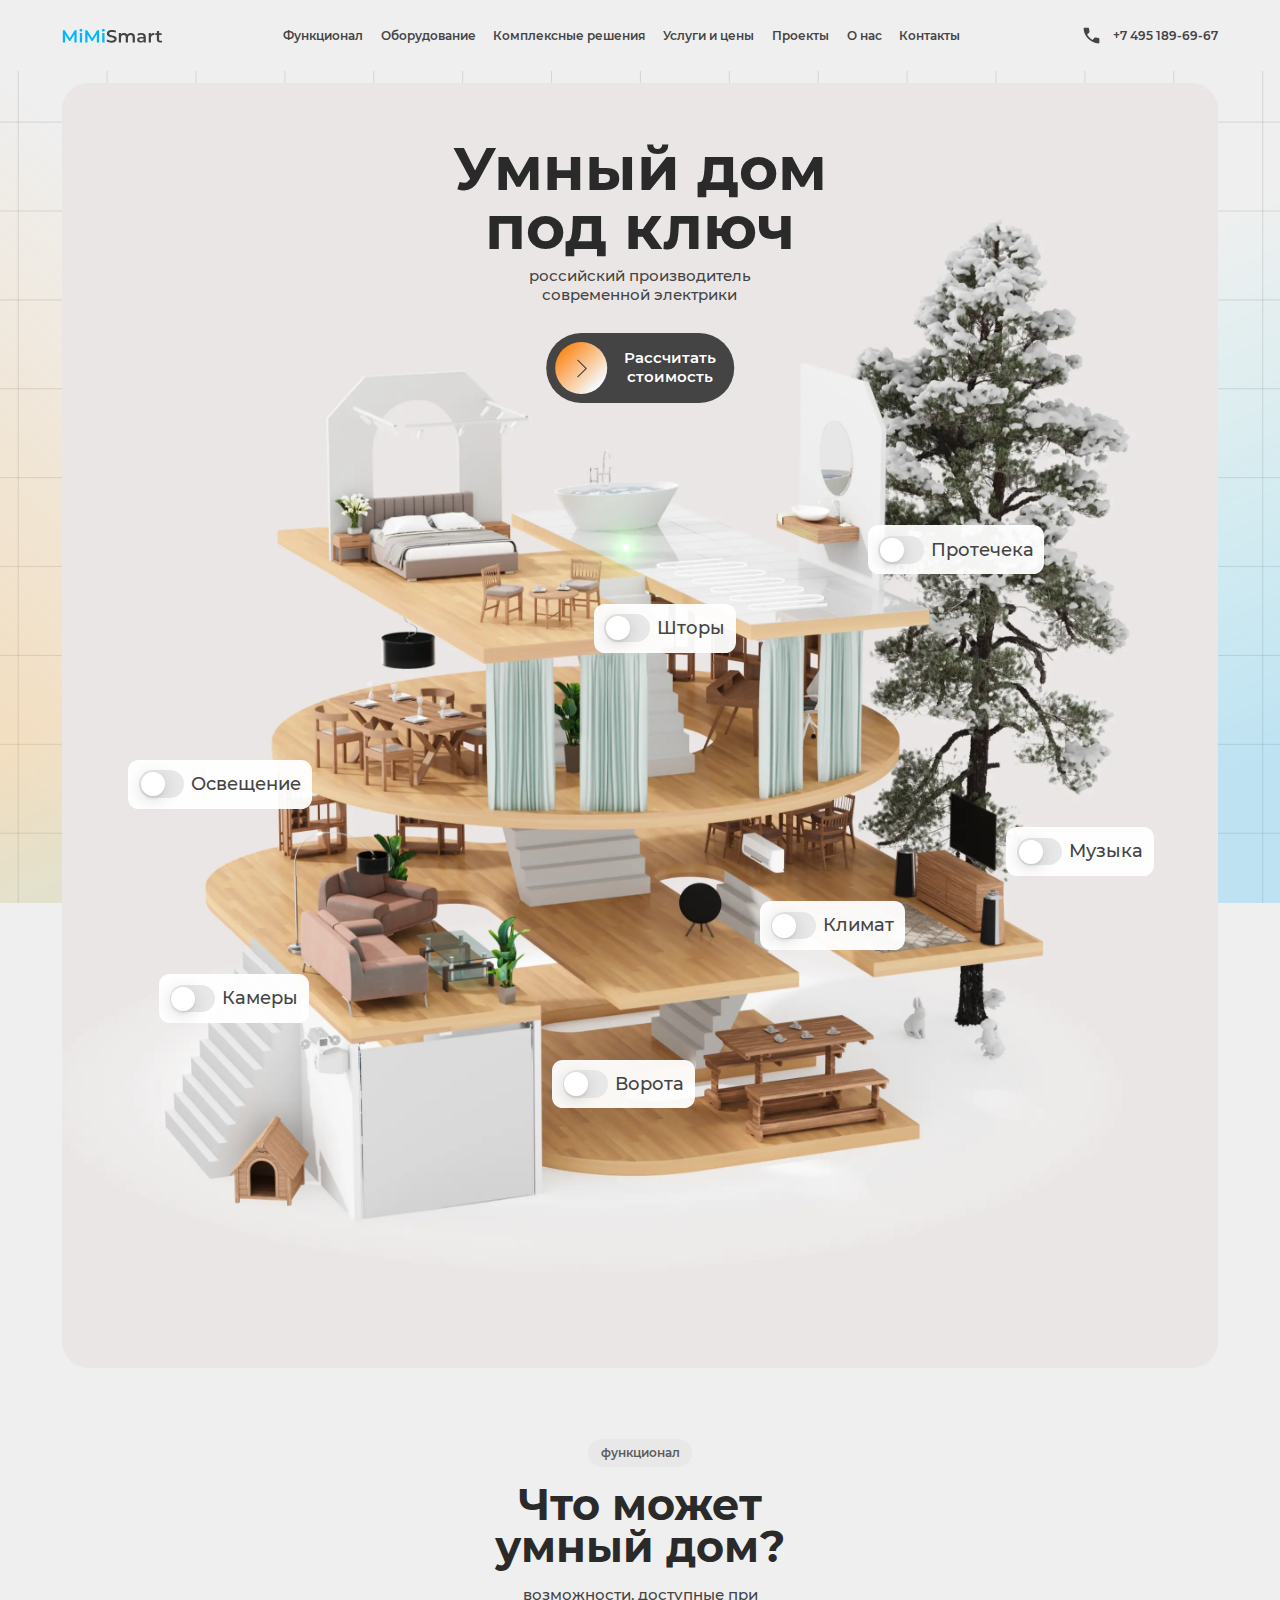
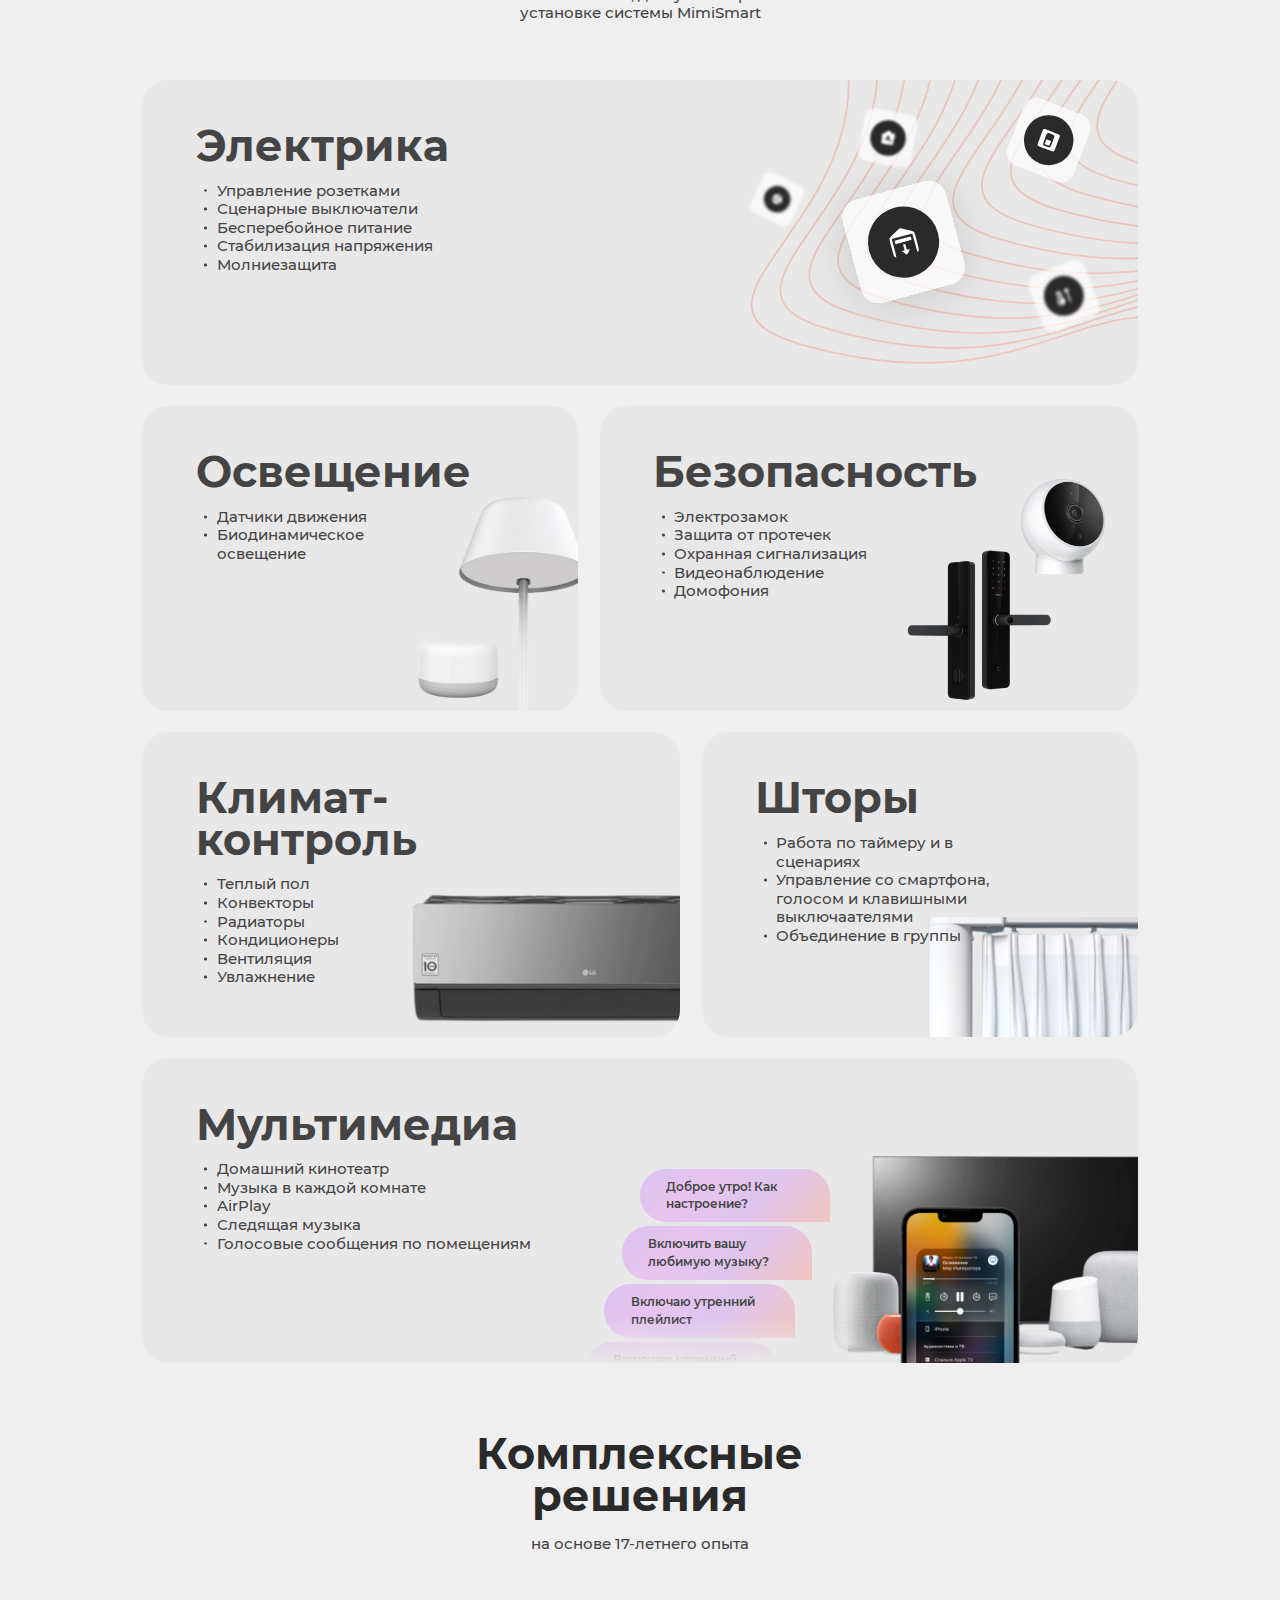
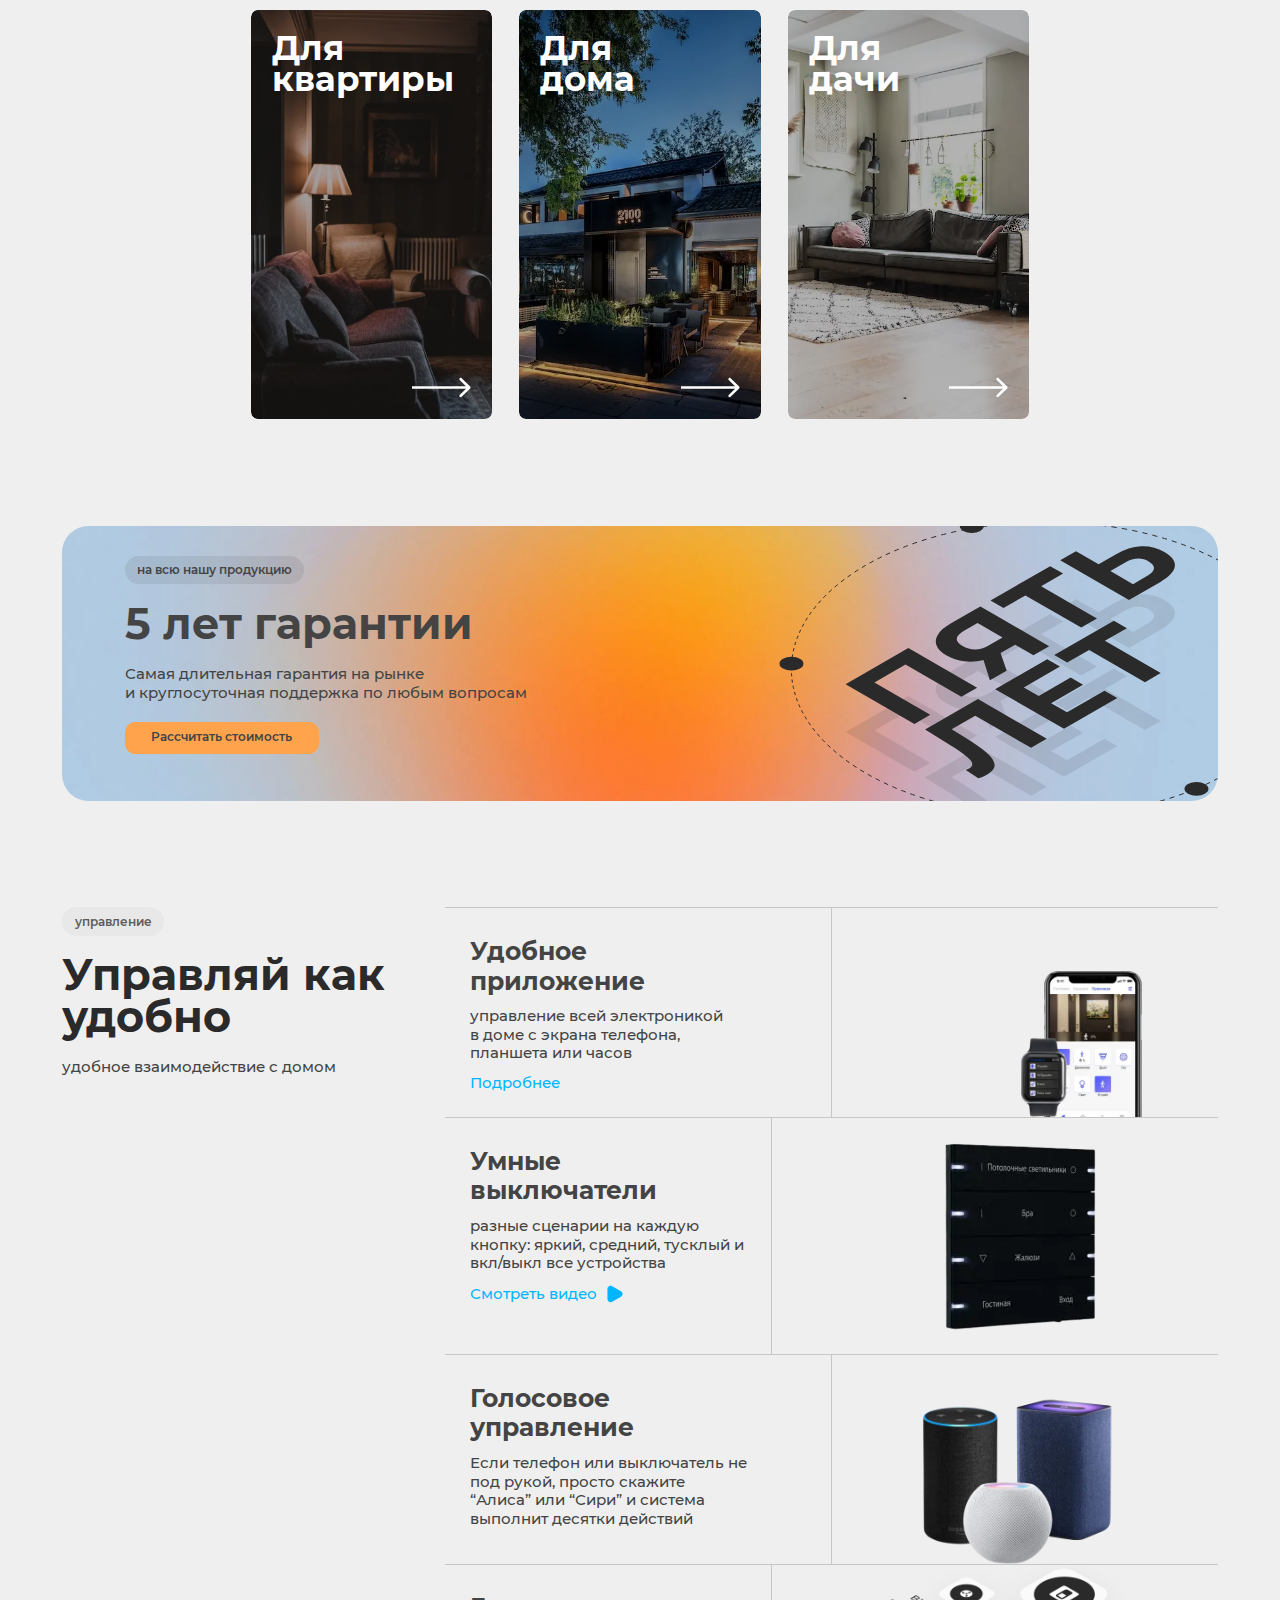
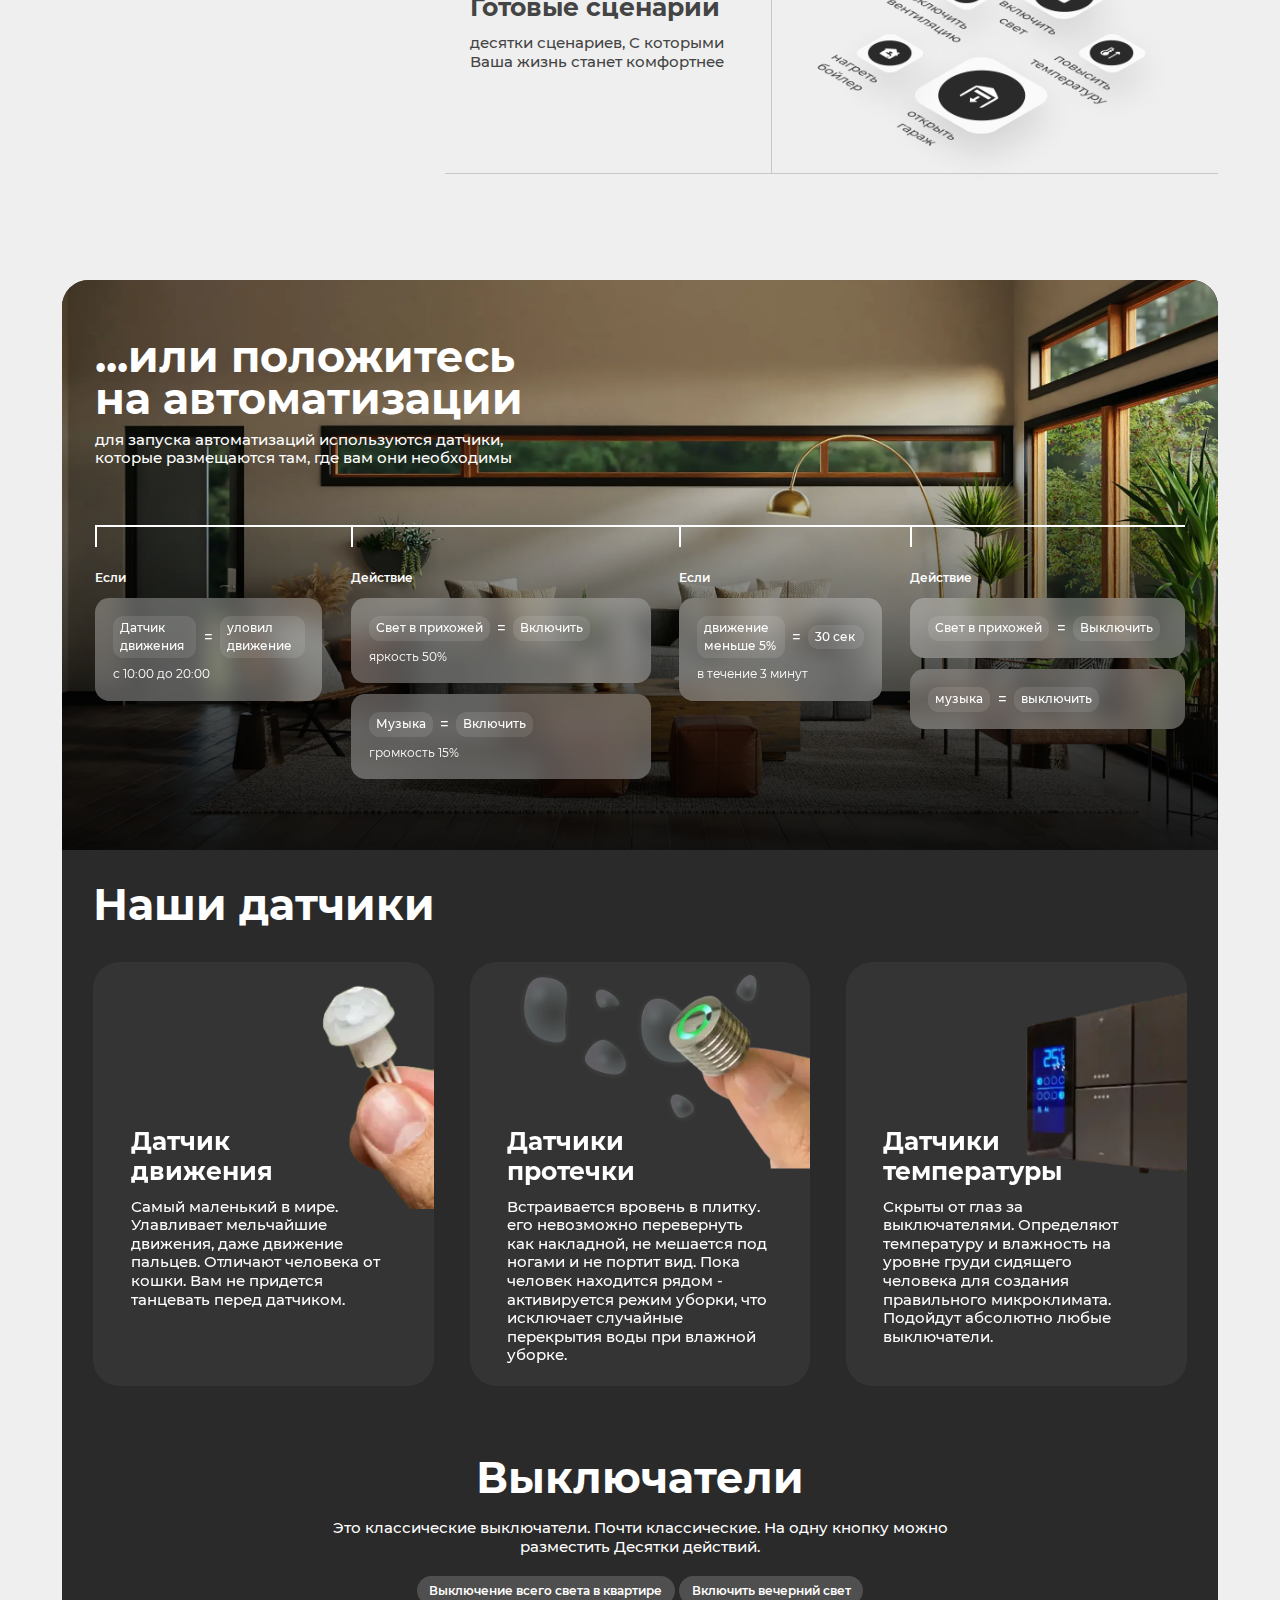
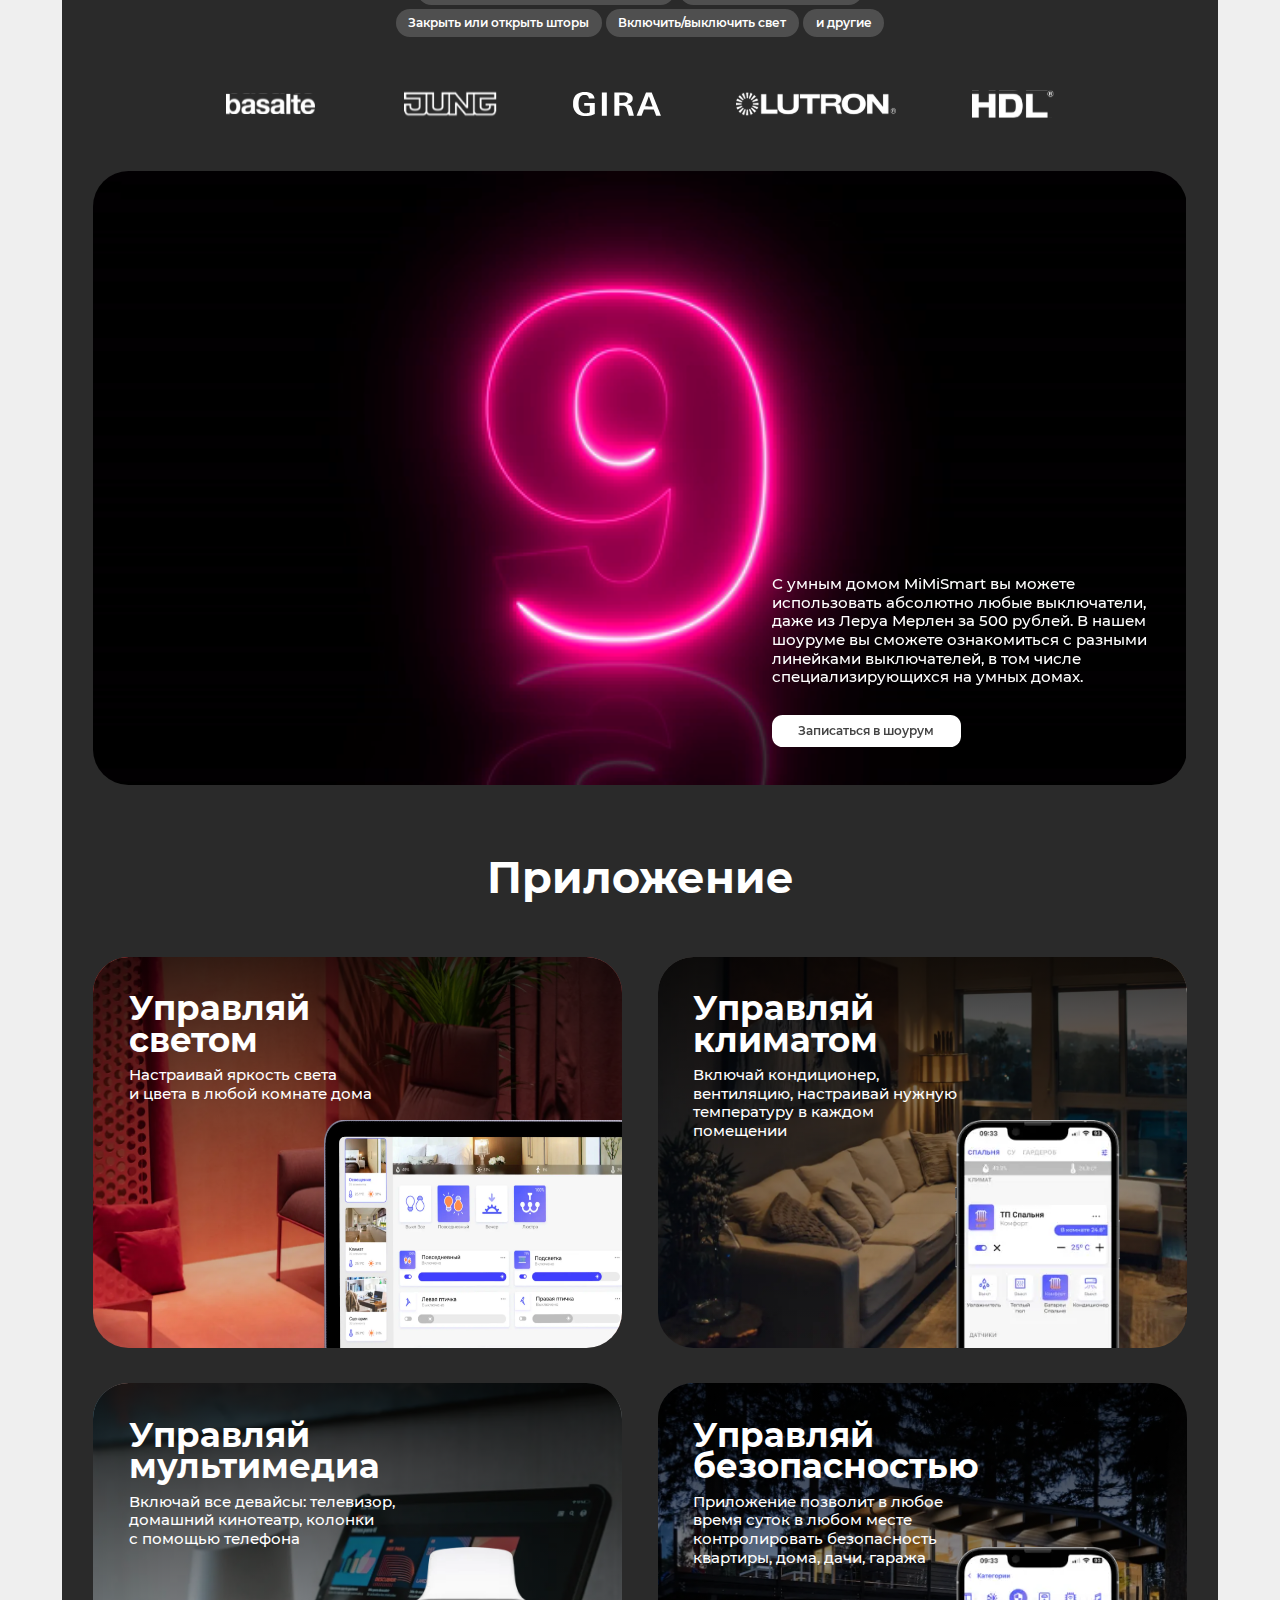
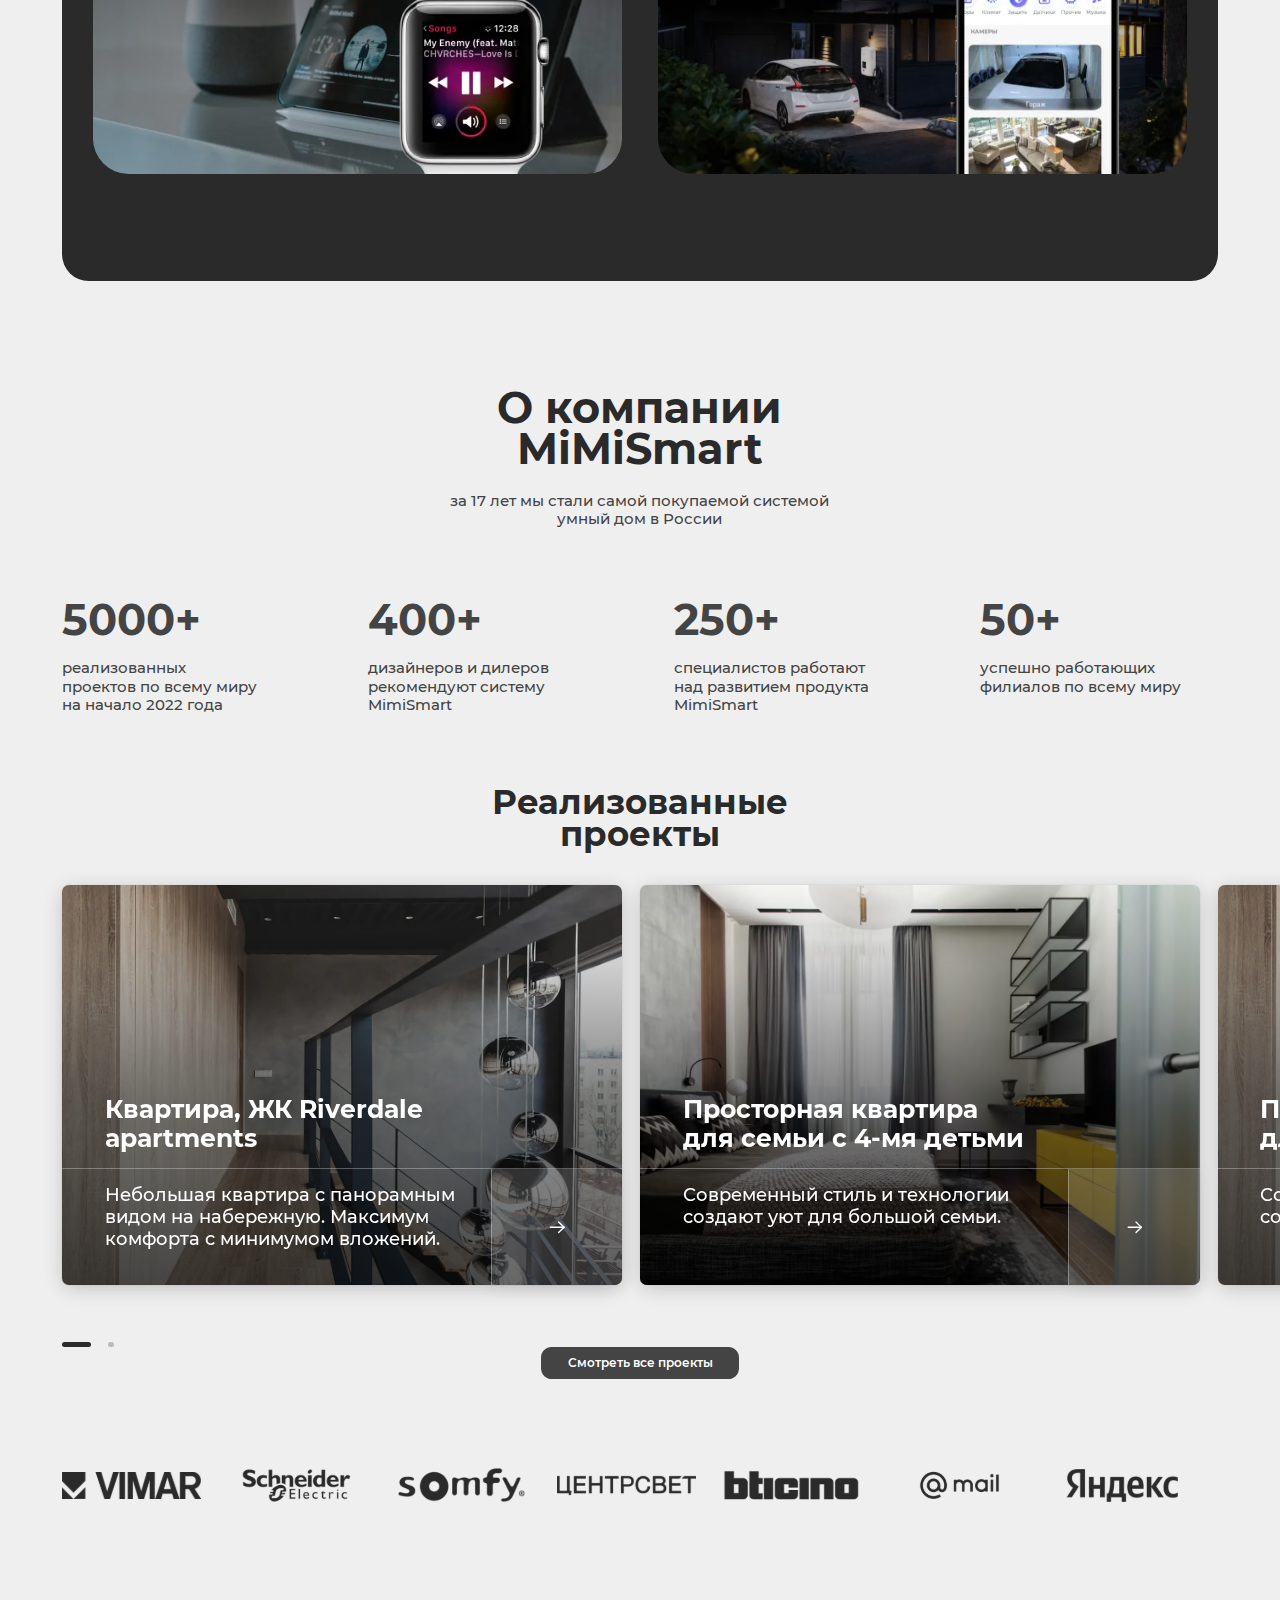
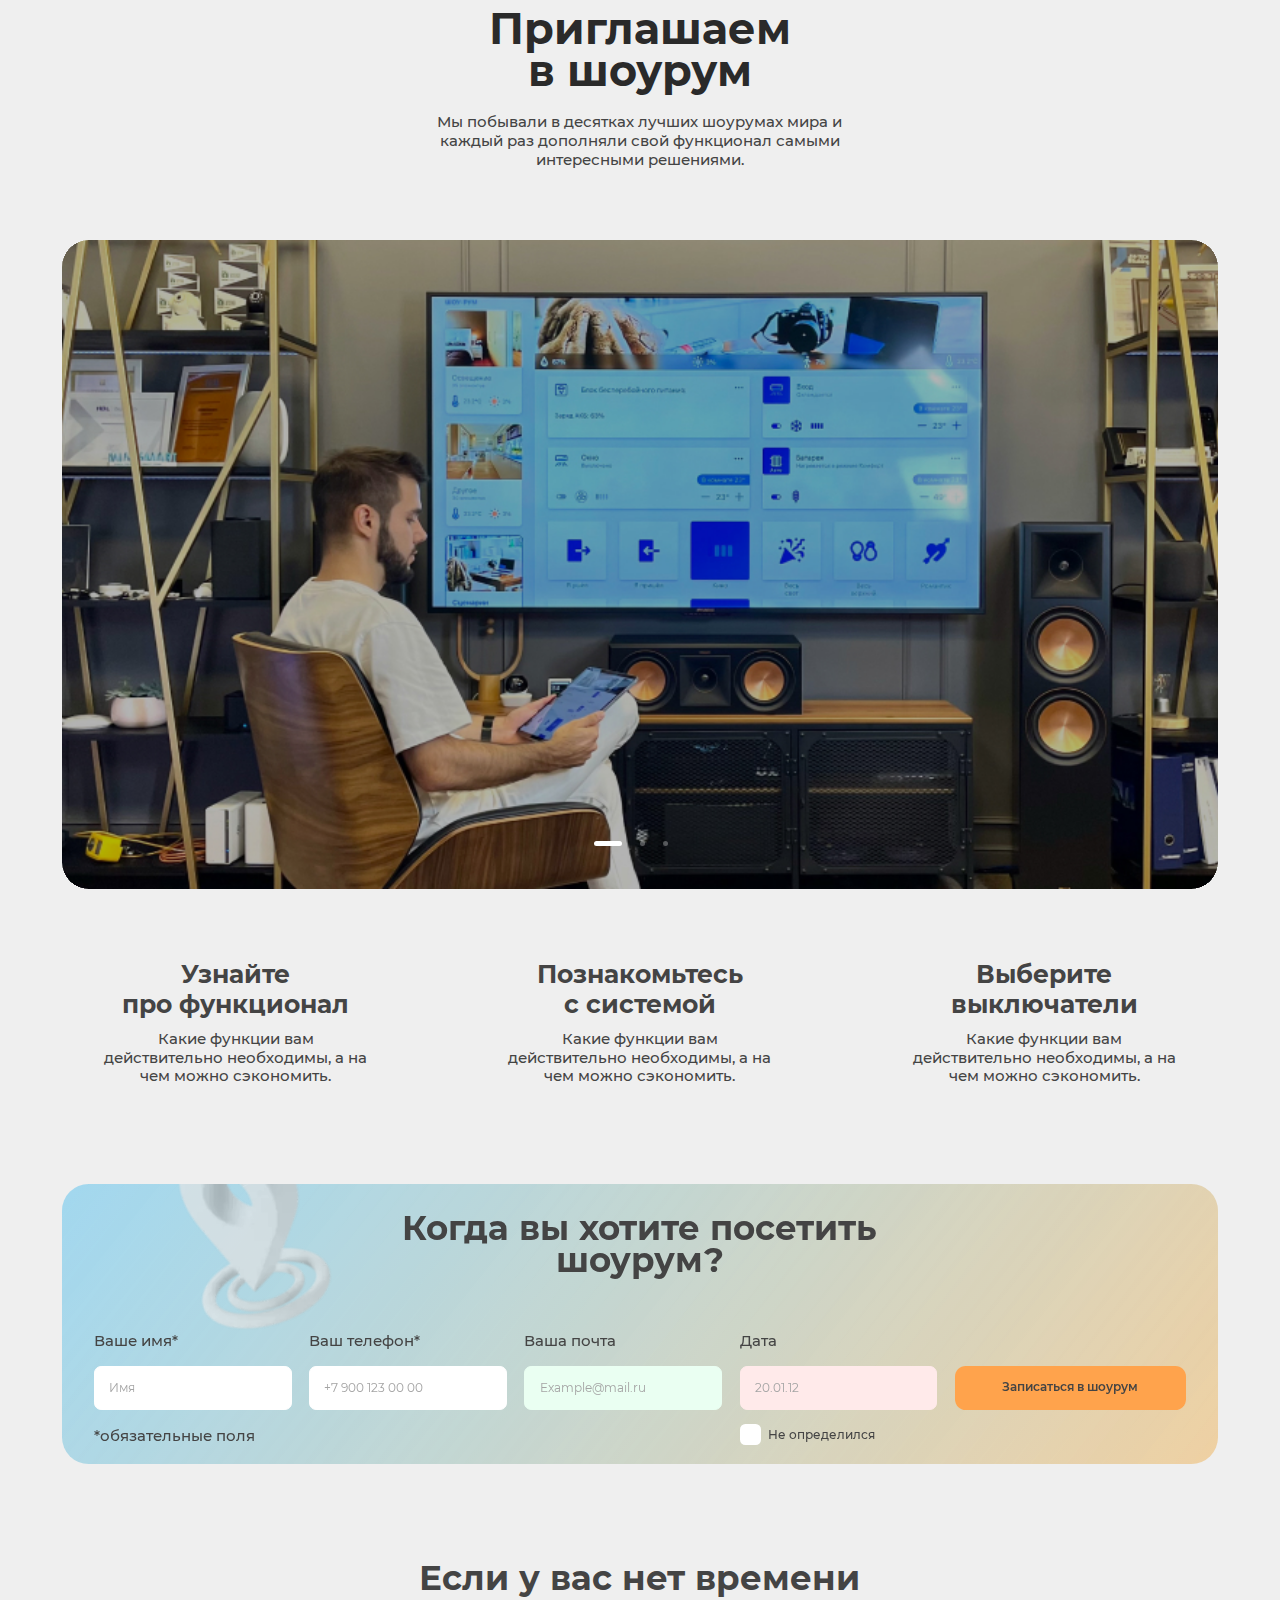
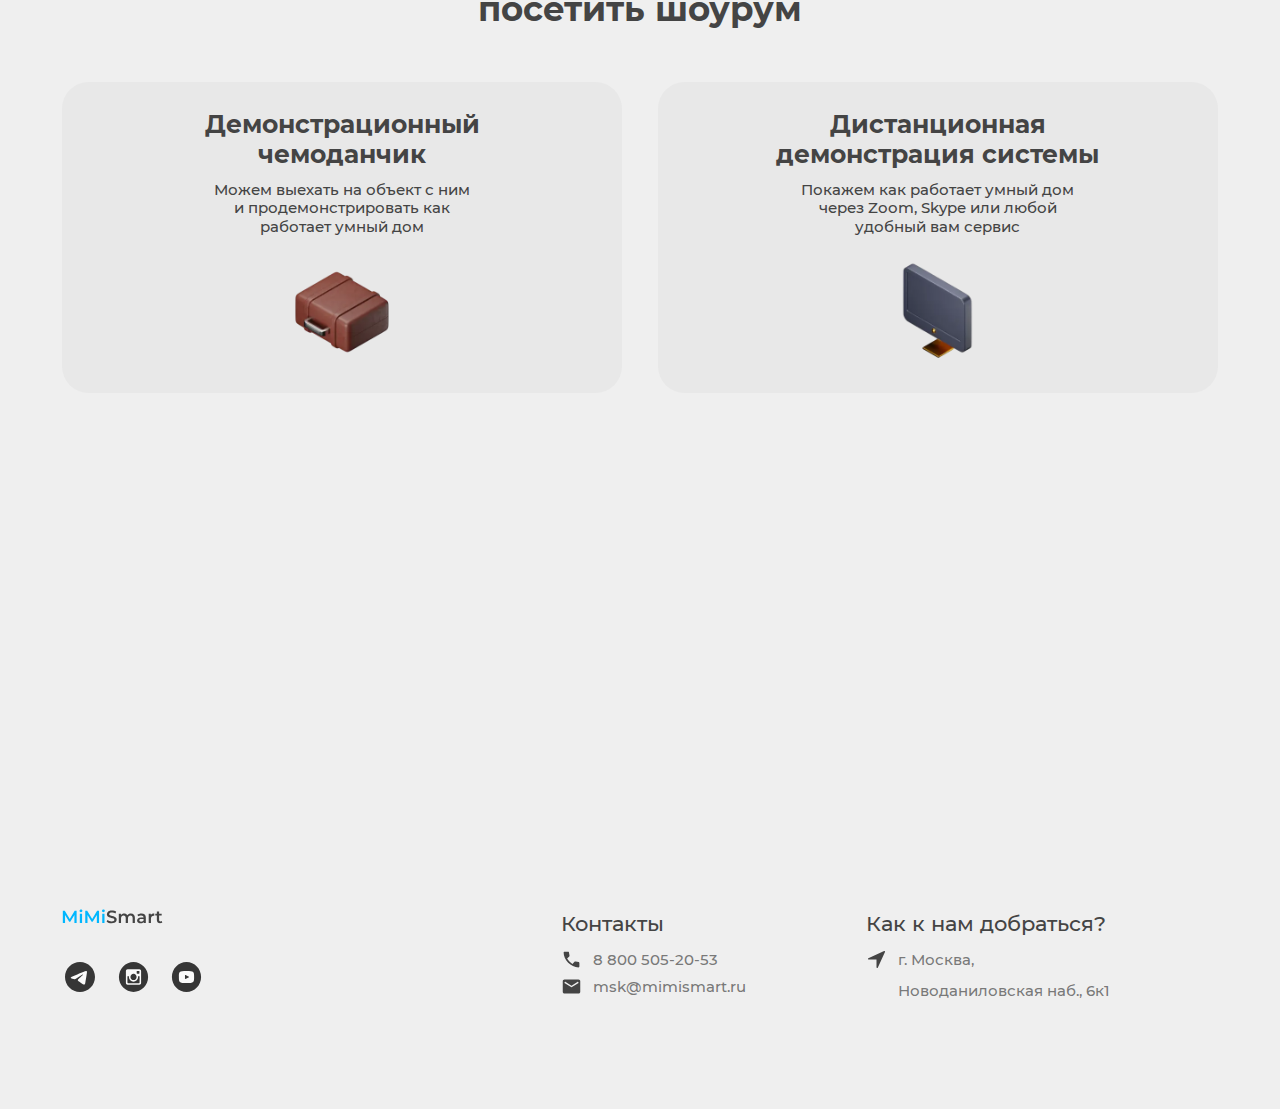
==== commit 69584e89: "fixed bugs" ====
--- a/index.html
+++ b/index.html
@@ -572,6 +572,7 @@
     </div>
     <div class="comfort-item__media">
         <img src="img/comfort.webp" alt="" class="comfort-item__img">
+        
     </div>
 </div>
 
@@ -595,6 +596,7 @@
     </div>
     <div class="comfort-item__media">
         <img src="img/comfort2.webp" alt="" class="comfort-item__img">
+        
     </div>
 </div>
 
@@ -612,6 +614,11 @@
     </div>
     <div class="comfort-item__media">
         <img src="img/comfort3.webp" alt="" class="comfort-item__img">
+        
+        <div class="siri">
+            <video autoplay muted playsinline loop id="video2" src="videos/siri.mp4"></video>
+        </div>
+        
     </div>
 </div>
 
@@ -629,6 +636,7 @@
     </div>
     <div class="comfort-item__media">
         <img src="img/comfort4.webp" alt="" class="comfort-item__img">
+        
     </div>
 </div>
 
@@ -659,7 +667,7 @@
                                                 Если
                                             </div>
                                         </div>
-                                        <div class="automation-card">
+                                        <div class="automation-card ">
     <div class="automation-card__top">
         <div class="automation-card__item">
             <span class="text14">Датчик движения</span>
@@ -684,7 +692,7 @@
                                                 Действие
                                             </div>
                                         </div>
-                                        <div class="automation-card">
+                                        <div class="automation-card ">
     <div class="automation-card__top">
         <div class="automation-card__item">
             <span class="text14">Свет в прихожей</span>
@@ -702,7 +710,7 @@
     </div>
 </div>
 
-                                        <div class="automation-card">
+                                        <div class="automation-card ">
     <div class="automation-card__top">
         <div class="automation-card__item">
             <span class="text14">Музыка</span>
@@ -727,7 +735,7 @@
                                                 Если
                                             </div>
                                         </div>
-                                        <div class="automation-card">
+                                        <div class="automation-card ">
     <div class="automation-card__top">
         <div class="automation-card__item">
             <span class="text14">движение меньше 5%</span>
@@ -752,7 +760,7 @@
                                                 Действие
                                             </div>
                                         </div>
-                                        <div class="automation-card">
+                                        <div class="automation-card ">
     <div class="automation-card__top">
         <div class="automation-card__item">
             <span class="text14">Свет в прихожей</span>
@@ -767,7 +775,7 @@
     
 </div>
 
-                                        <div class="automation-card">
+                                        <div class="automation-card ">
     <div class="automation-card__top">
         <div class="automation-card__item">
             <span class="text14">музыка</span>
@@ -1160,27 +1168,28 @@
         </div>
     </div>
     <div class="invent-slider _slider">
-        <div class="swiper-container">
-            <div class="swiper-wrapper">
-                <div class="swiper-slide">
-                    <div class="invent-slider__img">
-                        <img src="img/invent.png" alt="">
-                    </div>
+    <div class="swiper-container">
+        <div class="swiper-wrapper">
+            <div class="swiper-slide">
+                <div class="invent-slider__img">
+                    <img src="img/invent.png" alt="">
                 </div>
-                <div class="swiper-slide">
-                    <div class="invent-slider__img">
-                        <img src="img/invent.png" alt="">
-                    </div>
+            </div>
+            <div class="swiper-slide">
+                <div class="invent-slider__img">
+                    <img src="img/invent.png" alt="">
                 </div>
-                <div class="swiper-slide">
-                    <div class="invent-slider__img">
-                        <img src="img/invent.png" alt="">
-                    </div>
+            </div>
+            <div class="swiper-slide">
+                <div class="invent-slider__img">
+                    <img src="img/invent.png" alt="">
                 </div>
             </div>
         </div>
-        <div class="swiper-pagination _white"></div>
-    </div>
+    </div>
+    <div class="swiper-pagination _white"></div>
+</div>
+
     <div class="invent__items">
         <div class="invent-item">
             <div class="text28 text20-mob bold-text">
--- a/css/style.min.css
+++ b/css/style.min.css
@@ -1,2 +1,2 @@
-@font-face{font-family:Montserrat;src:url(../fonts/Montserrat-Light.ttf) format("ttf"),url(../fonts/Montserrat-Light.woff) format("woff");font-weight:300;font-style:normal;font-display:swap}@font-face{font-family:Montserrat;src:url(../fonts/Montserrat-Regular.ttf) format("ttf"),url(../fonts/Montserrat-Regular.woff) format("woff");font-weight:400;font-style:normal;font-display:swap}@font-face{font-family:Montserrat;src:url(../fonts/Montserrat-Medium.ttf) format("ttf"),url(../fonts/Montserrat-Medium.woff) format("woff");font-weight:500;font-style:normal;font-display:swap}@font-face{font-family:Montserrat;src:url(../fonts/Montserrat-SemiBold.ttf) format("ttf"),url(../fonts/Montserrat-SemiBold.woff) format("woff");font-weight:600;font-style:normal;font-display:swap}@font-face{font-family:Montserrat;src:url(../fonts/Montserrat-Bold.ttf) format("ttf"),url(../fonts/Montserrat-Bold.woff) format("woff");font-weight:700;font-style:normal;font-display:swap}*,::after,::before{margin:0;padding:0;-webkit-box-sizing:border-box;box-sizing:border-box;-webkit-font-smoothing:antialiased!important;-webkit-tap-highlight-color:transparent;outline:0!important}h1,h2,h3,h4,h5,h6{font-weight:400}a,body,div,form,h1,h2,h3,h4,h5,li,p,ul{margin:0;padding:0;border:0;text-decoration:none;line-height:1}button,input,textarea{outline:0!important;-webkit-transition:.125s;-o-transition:.125s;transition:.125s;font-family:inherit}input:active,input[type=checkbox]:focus,input[type=file]:focus,input[type=radio]:focus,input[type=text]:focus{outline:0!important}::-webkit-input-placeholder{color:#222}::-moz-placeholder{color:#222}:-moz-placeholder{color:#222}:-ms-input-placeholder{color:#222}input::-webkit-inner-spin-button,input::-webkit-outer-spin-button{-webkit-appearance:none;margin:0}input[type=number]{-moz-appearance:textfield}html{height:100%;scroll-behavior:smooth;width:100%}svg{-ms-flex-negative:0;flex-shrink:0}path,svg{-webkit-transition:.125s;-o-transition:.125s;transition:.125s}a{color:inherit;text-decoration:none;-webkit-transition:125ms;-o-transition:125ms;transition:125ms}a:focus,a:hover{text-decoration:none!important}li,ul{margin:0;padding:0;list-style:none}i{line-height:100%}fieldset{min-width:0;padding:0;margin:0;border:0}button{cursor:pointer;border:none;outline:0;-webkit-box-sizing:border-box;box-sizing:border-box;-webkit-transition:125ms;-o-transition:125ms;transition:125ms;background-color:inherit;font-size:1em}.swiper-button-next,.swiper-button-prev{z-index:2}.swiper-button-next::after,.swiper-button-prev::after{display:none}html.fixed-body{overflow-y:hidden}.wrapper{min-height:100vh;display:-webkit-box;display:-ms-flexbox;display:flex;-webkit-box-orient:vertical;-webkit-box-direction:normal;-ms-flex-direction:column;flex-direction:column;-ms-flex-negative:0;flex-shrink:0}.content{-webkit-box-flex:1;-ms-flex-positive:1;flex-grow:1;display:-webkit-box;display:-ms-flexbox;display:flex;-webkit-box-orient:vertical;-webkit-box-direction:normal;-ms-flex-direction:column;flex-direction:column;width:100%}.m-page{width:calc(100vw - (100vw - 100%));overflow-x:hidden;font-family:Montserrat,sans-serif;font-weight:500;color:#444;background-color:#efefef;font-size:calc(1440px * (16 / 1440))}@media screen and (max-width:1440px){.m-page{font-size:calc(100vw * (16 / 1440))}}.m-page.fixed-body,.m-page.fixed-body2{overflow-y:hidden}.container{max-width:1440px;width:100%;margin:0 auto;padding:0 10em}@media screen and (min-width:993px){.container._big{padding:0 4.375em}}a:hover{color:#fc891c}@media screen and (max-width:992px){.m-page{font-size:calc(100vw * .0208333)}.container{padding:0 .625em}}@media screen and (max-width:576px){.m-page{font-size:calc(100vw * (16 / 420))}}.text68{font-size:4.25em;line-height:97%}.text48{font-size:3em;line-height:97%}.text38{font-size:2.375em;line-height:94.7%}.text28{font-size:1.75em;line-height:120%}.text24{font-size:1.5em;line-height:140%}.text20{font-size:1.25em;line-height:125%}._list li,.text17{font-size:1.0625em;line-height:123%}.text14{font-size:.875em;line-height:143%}.text13{font-size:.8125em;line-height:123%}.bold-text{font-weight:700}.semi-bold-text{font-weight:600}.gray-text{color:#a4a4a4}._list{padding-left:.625em}._list li{display:-webkit-box;display:-ms-flexbox;display:flex}._list li:before{content:'';display:block;-ms-flex-negative:0;flex-shrink:0;width:.1875em;height:.1875em;background-color:#444;border-radius:50%;margin-right:.625em;-webkit-transform:translateY(.5em);-ms-transform:translateY(.5em);transform:translateY(.5em)}@media screen and (max-width:992px){.text68{font-size:3em;line-height:123%}.text48{font-size:1.5em;line-height:121%}._list li{font-size:.9375em}.text30-mob{font-size:1.875em;line-height:123%}.text24-mob{font-size:1.5em;line-height:121%}.text20-mob{font-size:1.25em}.text15-mob{font-size:.9375em;line-height:140%}}.m-btn{display:-webkit-box;display:-ms-flexbox;display:flex;-webkit-box-align:center;-ms-flex-align:center;align-items:center;-webkit-box-pack:center;-ms-flex-pack:center;justify-content:center;-webkit-transition:.225s ease-out;-o-transition:.225s ease-out;transition:.225s ease-out;padding:0 1.875em;font-weight:600;height:2.25em;border-radius:.75em}.m-btn:focus{-webkit-box-shadow:none;box-shadow:none}.m-btn span{font-size:.8125em;line-height:130%}.m-btn-primary,.m-btn-primary:hover,.m-btn-white,.m-btn-white:hover{color:#444}.m-btn-primary:active,.m-btn-white:active{background-color:#00b7ff;color:#444}.m-btn-primary:disabled,.m-btn-white:disabled{background-color:#a4a4a4;color:#444}.m-btn-primary{background-color:#ffa34c}.m-btn-primary:hover{background-color:#fc891c}.m-btn-white{background-color:#fff}.m-btn-white:hover{background-color:#efefef}.m-btn-black{background-color:#444;color:#fff}.m-btn-black:hover{background-color:#2a2a2a;color:#fff}.m-btn-black:active{background-color:#00b7ff;color:#fff}.m-btn-black:disabled{background-color:#a4a4a4;color:#fff}.m-link{display:-webkit-box;display:-ms-flexbox;display:flex;-webkit-box-align:center;-ms-flex-align:center;align-items:center;color:#444}.m-link span{font-size:1.0625em;line-height:123%}.m-link img{width:1.5em;-ms-flex-negative:0;flex-shrink:0;display:block;margin-left:.5em}.m-link:hover{color:#00b7ff}.m-link:active{color:#00a2e1}.m-link:disabled{color:#a4a4a4}@media screen and (max-width:576px){.m-link span{font-size:.9375em}}.fg{position:relative;margin:0}.fg input{border:1px solid #fff;background-color:#fff;padding:0 1.14em;height:3.5em;width:100%;border-radius:.57em;font-size:.875em;color:#444}.fg input::-webkit-input-placeholder{color:#a4a4a4}.fg input::-moz-placeholder{color:#a4a4a4}.fg input:-ms-input-placeholder{color:#a4a4a4}.fg input::-ms-input-placeholder{color:#a4a4a4}.fg input::placeholder{color:#a4a4a4}.fg input:focus{border-color:#a4a4a4}.fg>label{margin-bottom:1em;display:block}.fg ._success-field{background:#eafff2;border-color:#eafff2}.fg ._error-field{background:#ffeaea;border-color:#ffeaea}.m-check,.m-switch{position:relative}.m-check input,.m-switch input{position:absolute;opacity:0;width:100%;height:100%;left:0;top:0;z-index:2;cursor:pointer}.m-check label{padding:.22em 0 .22em 2em;position:relative;min-height:1.5em;cursor:pointer;display:block}.m-check label:before{content:'';position:absolute;z-index:1;background-color:#fff;width:1.5em;height:1.5em;left:0;top:0;-webkit-transition:.1s;-o-transition:.1s;transition:.1s}.m-check .text14{line-height:121%;display:block}.m-switch{display:-webkit-box;display:-ms-flexbox;display:flex;-webkit-box-align:center;-ms-flex-align:center;align-items:center}.m-switch input:checked+label:before{background-color:#34c759;left:1.375em}.m-switch label{width:3.1875em;height:1.9375em;-ms-flex-negative:0;flex-shrink:0;margin-right:.5em;background-color:#e8e8e8;border-radius:2em;position:relative}.m-switch label:before{content:'';position:absolute;top:.125em;left:.125em;width:1.6875em;height:1.6875em;background-color:#fff;-webkit-filter:drop-shadow(0 3px 1px rgba(0,0,0,.06)) drop-shadow(0 3px 8px rgba(0,0,0,.15));filter:drop-shadow(0 3px 1px rgba(0,0,0,.06)) drop-shadow(0 3px 8px rgba(0,0,0,.15));border-radius:50%;-webkit-transition:left .4s,background-color .2s;-o-transition:left .4s,background-color .2s;transition:left .4s,background-color .2s}.m-check input:checked+label:before{background-image:url(../img/check.svg)}.m-check label:before{border-radius:.375em;background-size:1em auto;background-repeat:no-repeat;background-position:center}.info-block{margin:0 auto;max-width:34em;text-align:center;display:grid;grid-template-columns:100%;gap:.75em}.info-block .bold-text{color:#2a2a2a}.info-block .text17{max-width:20em;width:100%;margin:0 auto}.calc-btn{padding:0 1.38em 0 5.3125em;background-color:#444;height:4.9375em;display:-webkit-box;display:-ms-flexbox;display:flex;-webkit-box-align:center;-ms-flex-align:center;align-items:center;border-radius:2.8125em;font-weight:600;color:#fff;position:relative;-webkit-transition:.3s;-o-transition:.3s;transition:.3s;width:13.19em;overflow:hidden}.calc-btn__wrap{display:-webkit-box;display:-ms-flexbox;display:flex}.calc-btn__icon{width:3.6875em;height:3.6875em;display:-webkit-box;display:-ms-flexbox;display:flex;-webkit-box-align:center;-ms-flex-align:center;align-items:center;-webkit-box-pack:center;-ms-flex-pack:center;justify-content:center;border-radius:50%;position:absolute;top:.625em;left:.625em;background:-o-linear-gradient(315deg,#fc891c 14.04%,#f6fcff 84.45%);background:linear-gradient(135deg,#fc891c 14.04%,#f6fcff 84.45%);-webkit-transition:.6s;-o-transition:.6s;transition:.6s;z-index:2;text-align:left}.calc-btn__text{position:absolute;right:1.2em;top:50%;-webkit-transform:translateY(-50%);-ms-transform:translateY(-50%);transform:translateY(-50%);-webkit-transition:right .6s,-webkit-filter .3s;transition:right .6s,filter .3s,-webkit-filter .3s;-o-transition:right .6s,filter .3s}.calc-btn._hover-state{background:-webkit-gradient(linear,left bottom,left top,from(rgba(52,199,89,.5)),to(rgba(52,199,89,.5))),#444;background:-o-linear-gradient(bottom,rgba(52,199,89,.5) 0,rgba(52,199,89,.5) 100%),#444;background:linear-gradient(0deg,rgba(52,199,89,.5) 0,rgba(52,199,89,.5) 100%),#444;padding:0 3.4em}.calc-btn._hover-state .calc-btn__icon{left:100%;-webkit-transform:translateX(-100%);-ms-transform:translateX(-100%);transform:translateX(-100%);margin-left:-.625em}.calc-btn._hover-state .calc-btn__text{right:100%;-webkit-transform:translate(100%,-50%);-ms-transform:translate(100%,-50%);transform:translate(100%,-50%);margin-right:-1.25em;-webkit-filter:blur(2px);filter:blur(2px)}.calc-btn._hover-state2{background:#34c759}.calc-btn._hover-state2 .calc-btn__text{-webkit-filter:blur(0);filter:blur(0)}.swiper-pagination{position:static;margin-top:1.5em;display:-webkit-box;display:-ms-flexbox;display:flex;-webkit-box-align:center;-ms-flex-align:center;align-items:center;-webkit-box-pack:unset;-ms-flex-pack:unset;justify-content:unset}.swiper-pagination-bullet{opacity:1;background-color:rgba(25,26,31,.25);width:.375em;height:.375em;margin:0 1.25em 0 0!important;border-radius:.25em}.swiper-pagination-bullet-active{width:2em;background:#2b2b2b}.swiper-pagination._white .swiper-pagination-bullet{background-color:rgba(255,255,255,.3)}.swiper-pagination._white .swiper-pagination-bullet-active{background-color:#fff}.badge{padding:0 .875em;height:2em;display:-webkit-box;display:-ms-flexbox;display:flex;-webkit-box-align:center;-ms-flex-align:center;align-items:center;border-radius:2.5em;background-color:#e8e8e8;color:#5c5c5c;font-weight:600}.breadcrumbs__item{font-size:1.0625em;line-height:124%;position:relative;font-weight:400;display:inline;color:#a4a4a4}.breadcrumbs__item:last-child{color:#444;font-weight:600}.breadcrumbs__item:not(:first-child):before{content:'/';margin:0 .375em;-ms-flex-negative:0;flex-shrink:0;color:#a4a4a4}@media screen and (max-width:992px){.breadcrumbs{display:none}}.can-card{margin:1.5em 1.5em 0 0;padding:3.25em 3.75em;background-color:#e8e8e8;border-radius:1.875em;min-height:21.4375em;width:calc(100% - 1.5em);position:relative;overflow:hidden;display:-webkit-box;display:-ms-flexbox;display:flex;-webkit-box-orient:vertical;-webkit-box-direction:normal;-ms-flex-direction:column;flex-direction:column}.can-card:hover{color:#444}.can-card._small{width:calc(45% - 1.5em)}.can-card._medium{width:calc(55% - 1.5em)}.can-card._big .can-card__img{max-height:calc(100% - 2.7em)}.can-card__content{max-width:calc(100% - 5em);position:relative;z-index:2}.can-card__text{margin-top:1em}.can-card__line,.can-card__paralax{position:absolute;right:0;top:0;height:100%;width:auto}.can-card__paralax{width:31em;z-index:2}.can-card__img{position:absolute;right:0;bottom:0;max-height:calc(100% - 4.7em);max-width:70%;display:block}.can-card__chat{position:absolute;right:20.38em;top:0;padding-top:7.75em;height:100%;width:25em}.can-card__chat:after,.can-card__chat:before{content:'';position:absolute;left:0;width:100%;height:3.125em;z-index:2;background:-webkit-gradient(linear,left top,left bottom,from(rgba(217,217,217,0)),to(#e8e8e8));background:-o-linear-gradient(top,rgba(217,217,217,0) 0,#e8e8e8 100%);background:linear-gradient(180deg,rgba(217,217,217,0) 0,#e8e8e8 100%)}.can-card__chat:before{left:10%;top:0;-webkit-transform:rotate(-180deg);-ms-transform:rotate(-180deg);transform:rotate(-180deg)}.can-card__chat:after{bottom:0}.can-card__paralax2{display:none}.paralax-item{position:absolute}.paralax-item1{left:11.2%;width:4.375em;top:29%}.paralax-item2{top:8.7%;left:36%;width:4.5em}.paralax-item3{top:19.8%;left:23%;width:14.8125em}.paralax-item4{top:4.7%;right:9.6%;width:6.5em}.paralax-item5{right:8%;bottom:16.3%}.messages{display:-webkit-box;display:-ms-flexbox;display:flex;-webkit-box-orient:vertical;-webkit-box-direction:normal;-ms-flex-direction:column;flex-direction:column;-webkit-box-align:end;-ms-flex-align:end;align-items:flex-end}.message{min-height:3.125em;display:-webkit-box;display:-ms-flexbox;display:flex;-webkit-box-align:center;-ms-flex-align:center;align-items:center;padding:.625em 1.875em;min-width:11.8125em;max-width:13.4em;border-radius:1.875em 1.875em 0;background:-o-linear-gradient(315deg,rgba(188,102,255,.3) 0,rgba(227,114,255,.3) 30.33%,rgba(201,114,255,.3) 60.42%,rgba(255,114,114,.3) 94.27%);background:linear-gradient(135deg,rgba(188,102,255,.3) 0,rgba(227,114,255,.3) 30.33%,rgba(201,114,255,.3) 60.42%,rgba(255,114,114,.3) 94.27%);font-weight:600;-ms-flex-negative:0;flex-shrink:0}.message:not(:last-child){margin-bottom:.3125em}.message:nth-child(1){margin-right:calc(1.25em * 1)}.message:nth-child(2){margin-right:calc(1.25em * 2)}.message:nth-child(3){margin-right:calc(1.25em * 3)}.message:nth-child(4){margin-right:calc(1.25em * 4)}.message:nth-child(5){margin-right:calc(1.25em * 5)}.message:nth-child(6){margin-right:calc(1.25em * 6)}.message:nth-child(7){margin-right:calc(1.25em * 7)}.message:nth-child(8){margin-right:calc(1.25em * 8)}.message:nth-child(9){margin-right:calc(1.25em * 9)}.message:nth-child(10){margin-right:calc(1.25em * 10)}.solution-card{-webkit-transition:.2s;-o-transition:.2s;transition:.2s;position:relative;color:#fff}.solution-card__img{border-radius:.5em;overflow:hidden;position:relative;padding-bottom:169.1%}.solution-card__img img{position:absolute;top:0;left:0;width:100%;height:100%;-o-object-fit:cover;object-fit:cover;border-radius:inherit}.solution-card__img:before{content:'';position:absolute;z-index:3;top:0;left:0;width:100%;height:100%;background:100% rgba(0,0,0,.3);border-radius:inherit}.solution-card__top{position:absolute;top:0;left:0;padding:1.5em;z-index:3;width:100%}.solution-card__arrow{position:absolute;right:1.5em;bottom:1.5em;z-index:3;width:4.125em}@media screen and (min-width:993px){.solution-card:nth-child(3n-2):hover{-webkit-transform:translateX(-1em) scale(1.14);-ms-transform:translateX(-1em) scale(1.14);transform:translateX(-1em) scale(1.14)}.solution-card:nth-child(3n-1):hover{-webkit-transform:scale(1.14);-ms-transform:scale(1.14);transform:scale(1.14)}.solution-card:nth-child(3n):hover{-webkit-transform:translateX(1em) scale(1.14);-ms-transform:translateX(1em) scale(1.14);transform:translateX(1em) scale(1.14)}.footer__col:nth-child(1){margin-right:auto}.footer__col:not(:first-child){margin-left:8.4375em}}.opportunity-card{padding:2em;border-radius:1.875em;-webkit-backdrop-filter:blur(11px);backdrop-filter:blur(11px);background-color:#e8e8e8;display:-webkit-box;display:-ms-flexbox;display:flex;-webkit-box-orient:vertical;-webkit-box-direction:normal;-ms-flex-direction:column;flex-direction:column;-webkit-box-align:center;-ms-flex-align:center;align-items:center}.opportunity-card__info{margin:0 auto 1.5em;text-align:center;max-width:25em;width:100%;display:grid;grid-template-columns:100%;gap:.75em}.opportunity-card__icon{margin-top:auto;height:7.5em}.opportunity-card__icon img{height:100%;width:auto;display:block}.invent-item{text-align:center;display:grid;grid-template-columns:100%;gap:.75em;max-width:19.375em}.comfort-item{display:grid;grid-template-columns:50% 50%;position:relative;border-top:1px solid rgba(42,42,42,.2);min-height:14.75em}.comfort-item:nth-child(even){grid-template-columns:calc(50% - 4.19em) calc(50% + 4.19em)}.comfort-item:last-child{border-bottom:1px solid rgba(42,42,42,.2)}.comfort-item__content{padding:2em 1.75em 1.75em;border-right:1px solid rgba(42,42,42,.2)}.comfort-item__info{max-width:19.5em;display:grid;grid-template-columns:100%;gap:.75em}.comfort-item__nav{display:-webkit-box;display:-ms-flexbox;display:flex;margin-top:.75em}.comfort-item__nav .m-link{color:#00b7ff}.comfort-item__nav .m-link:hover{color:#00a2e1}.comfort-item__media{display:-webkit-box;display:-ms-flexbox;display:flex;-webkit-box-pack:end;-ms-flex-pack:end;justify-content:flex-end;-webkit-box-align:end;-ms-flex-align:end;align-items:flex-end}.comfort-item._small .comfort-item__media{padding-right:5.3em}.comfort-item._small .comfort-item__img{width:8.5625em}.comfort-item._medium .comfort-item__media{padding-right:6.625em}.comfort-item._medium .comfort-item__img{width:15.125em}.comfort-item._full-height .comfort-item__media{padding-right:7em}.comfort-item._full-height .comfort-item__img{height:100%;width:auto}.comfort-item._big .comfort-item__media{padding-right:2.12em;position:relative}.comfort-item._big .comfort-item__img{width:26.5625em;position:absolute;top:50%;-webkit-transform:translateY(-50%);-ms-transform:translateY(-50%);transform:translateY(-50%);right:2em}.automation-item{padding-top:3em;position:relative}.automation-item:before{content:'';position:absolute;top:0;left:0;width:2px;height:1.4375em;background-color:#fff}.automation-card{margin-top:.75em;padding:1.25em;border-radius:1em;background:rgba(255,255,255,.3);-webkit-backdrop-filter:blur(11px);backdrop-filter:blur(11px)}.automation-card__top{display:-webkit-box;display:-ms-flexbox;display:flex;-webkit-box-align:center;-ms-flex-align:center;align-items:center}.automation-card__equal{margin:0 .5em;-ms-flex-negative:0;flex-shrink:0;display:-webkit-box;display:-ms-flexbox;display:flex;-webkit-box-align:center;-ms-flex-align:center;align-items:center;-webkit-box-pack:center;-ms-flex-pack:center;justify-content:center}.automation-card__item{min-width:3.94em;padding:.25em .5em;border-radius:.75em;background:rgba(255,255,255,.1)}.automation-card__desc{margin-top:.5em}.project-card{position:relative;display:block;color:#fff}.project-card:hover{color:#fff}.project-card__img{border-radius:.5em;-webkit-box-shadow:0 4px 20px -2px rgba(29,29,35,.24),0 0 1px 0 rgba(0,0,0,.3);box-shadow:0 4px 20px -2px rgba(29,29,35,.24),0 0 1px 0 rgba(0,0,0,.3);position:relative;padding-bottom:71.42%}.project-card__img img{position:absolute;top:0;left:0;width:100%;height:100%;-o-object-fit:cover;object-fit:cover;border-radius:inherit}.project-card__img:before{content:'';position:absolute;top:0;left:0;width:100%;height:100%;background:-webkit-gradient(linear,left top,left bottom,from(rgba(48,49,55,0)),color-stop(54.5%,rgba(0,0,0,.5)),to(rgba(0,0,0,.7)));background:-o-linear-gradient(top,rgba(48,49,55,0) 0,rgba(0,0,0,.5) 54.5%,rgba(0,0,0,.7) 100%);background:linear-gradient(180deg,rgba(48,49,55,0) 0,rgba(0,0,0,.5) 54.5%,rgba(0,0,0,.7) 100%);border-radius:inherit;z-index:2}.project-card__content{position:absolute;left:0;bottom:0;width:100%;z-index:3}.project-card__top{padding:1em 3em;max-width:30em}.project-card__top .text28{overflow:hidden;display:-webkit-box;-webkit-line-clamp:2;-webkit-box-orient:vertical}.project-card__bottom{display:grid;grid-template-columns:calc(100% - 9.25em) 9.25em;border-top:1px solid rgba(255,255,255,.3)}.project-card__desc{padding:1em 2em 1em 3em}.project-card__desc .text20{overflow:hidden;display:-webkit-box;-webkit-line-clamp:3;-webkit-box-orient:vertical}.project-card__btn{height:8.125em;width:100%;display:-webkit-box;display:-ms-flexbox;display:flex;-webkit-box-align:center;-ms-flex-align:center;align-items:center;-webkit-box-pack:center;-ms-flex-pack:center;justify-content:center;background:rgba(255,255,255,.15);-webkit-box-shadow:0 4px 20px -2px rgba(50,50,71,.08),0 0 1px 0 rgba(12,26,75,.1);box-shadow:0 4px 20px -2px rgba(50,50,71,.08),0 0 1px 0 rgba(12,26,75,.1);border-left:1px solid rgba(255,255,255,.3)}.project-card__btn img{width:1.5em}.sensor-card{padding:11.625em 2.625em 1.5em;border-radius:1.875em;background:rgba(255,255,255,.05);-webkit-backdrop-filter:blur(132px);backdrop-filter:blur(132px);position:relative}.sensor-card__img{position:absolute;top:0;right:0;max-width:100%;max-height:17.375em}.sensor-card__info{display:grid;grid-template-columns:100%;gap:.75em}.sensor-card__info .text28{max-width:90%}.app-card{min-height:27.5em;position:relative;border-radius:2.5em;overflow:hidden;padding:2.5em}.app-card:hover .app-card__bg{-webkit-transform:translate(-50%,-50%) scale(1);-ms-transform:translate(-50%,-50%) scale(1);transform:translate(-50%,-50%) scale(1)}.app-card:hover .app-card__img img{-webkit-transform:scale(1.1);-ms-transform:scale(1.1);transform:scale(1.1)}.app-card:before{content:'';position:absolute;border-radius:inherit;top:0;left:0;width:100%;height:100%;background:-webkit-gradient(linear,left top,left bottom,from(rgba(0,0,0,.8)),to(rgba(0,0,0,0)));background:-o-linear-gradient(top,rgba(0,0,0,.8) 0,rgba(0,0,0,0) 100%);background:linear-gradient(180deg,rgba(0,0,0,.8) 0,rgba(0,0,0,0) 100%);z-index:2}.app-card__bg{-webkit-transition:.2s;-o-transition:.2s;transition:.2s;width:100%;height:100%;position:absolute;top:50%;left:50%;-webkit-transform:translate(-50%,-50%) scale(1.1);-ms-transform:translate(-50%,-50%) scale(1.1);transform:translate(-50%,-50%) scale(1.1)}.app-card__bg img{width:100%;height:100%;-o-object-fit:cover;object-fit:cover;border-radius:2.5em}.app-card__content{position:relative;z-index:3;max-width:18.75em;display:grid;grid-template-columns:100%;gap:.75em}.app-card__img{position:absolute;z-index:3;right:0;bottom:0;width:21em;height:16em;max-width:100%;max-height:100%;display:-webkit-box;display:-ms-flexbox;display:flex;-webkit-box-pack:center;-ms-flex-pack:center;justify-content:center}.app-card__img img{max-width:100%;max-height:100%;-webkit-transition:.2s;-o-transition:.2s;transition:.2s}@media screen and (max-width:992px){.can-card{width:100%!important;margin:0;padding:1.25em;min-height:16.25em}.can-card._big .can-card__img{max-height:calc(100% - 7.25em)}.can-card:after{content:'';display:block;height:2em;width:100%;margin-top:auto;background-image:url(../img/arrow2.svg);background-size:2.0625em auto;background-repeat:no-repeat;background-position:.625em center}.can-card__chat{display:none}.can-card__line,.can-card__paralax{height:74%;width:20.5em}.can-card__content{margin-bottom:1em}.can-card__text{margin-top:.5em;font-weight:400}.paralax-item{font-size:.5em}.paralax-item3{left:30%;top:25%}.solution-card__top{padding:1.25em}.solution-card .text38{font-size:1.75em}.solution-card__arrow{right:1.25em;bottom:1.25em}.opportunity-card{padding:2em;border-radius:1.25em}.opportunity-card__info{gap:.5em;margin-bottom:2em}.opportunity-card__desc{font-weight:400;color:#535353}.invent-item{padding:0 1.25em}.automation-item{padding:0 3.125em}.automation-item:before{height:2px;width:2.5em}.project-card__img{padding-bottom:140.625%;border-radius:.375em}.project-card__top{padding:1.25em .75em}.project-card__bottom{grid-template-columns:100%;border:none}.project-card__desc{padding:0 .75em 3.8em;font-weight:400}.project-card__btn{height:6.25em;border-left:unset;border-top:1px solid rgba(255,255,255,.3);-webkit-box-pack:end;-ms-flex-pack:end;justify-content:flex-end;background-image:url(../img/arrow5.svg);background-repeat:no-repeat;background-position:right .75em center;background-size:2.0625em auto}.project-card__btn img{display:none}.sensor-card{padding-left:1.5em;padding-right:1.5em}.app-card{border-radius:1.25em;padding:1.25em;min-height:25em}.app-card__bg img{border-radius:1.25em}.app-card__img{width:14.625em;height:13.12em}.app-card__content{max-width:15em}}@media screen and (max-width:576px){.can-card__line,.can-card__paralax{display:none}.can-card__paralax2{display:block;position:absolute;top:0;right:0;width:11.9375em}.solution-card__img{padding-bottom:60%}.solution-card .text38{line-height:121%}.solution-card .text38 br{display:none}.invent-item{max-width:100%;gap:.5em}.comfort-item{grid-template-columns:calc(100% - 10.625em) 10.625em;min-height:14.5em}.comfort-item:nth-child(even){grid-template-columns:50% 50%}.comfort-item__content{padding:1.25em 0 1.25em .625em}.comfort-item__info .text17{font-weight:400}.comfort-item .m-link{font-weight:400;color:#444}.comfort-item .m-link img{display:none}.comfort-item._small .comfort-item__media{padding-right:.625em}.comfort-item._small .comfort-item__img{width:5em}.comfort-item._medium .comfort-item__media{padding-right:.625em;-webkit-box-align:center;-ms-flex-align:center;align-items:center}.comfort-item._medium .comfort-item__img{width:9.3125em}.comfort-item._full-height .comfort-item__media{padding-right:1.75em;-webkit-box-align:center;-ms-flex-align:center;align-items:center}.comfort-item._full-height .comfort-item__img{height:9.625em}.comfort-item._big .comfort-item__img{max-width:100%;right:0}}.modal-backdrop.show{opacity:.7}.header{padding:1em 0}.header__inner{min-height:3em;display:-webkit-box;display:-ms-flexbox;display:flex;-webkit-box-align:center;-ms-flex-align:center;align-items:center;position:relative}.header__logo{display:block;width:7.0625em;position:absolute;left:0;top:50%;-webkit-transform:translateY(-50%);-ms-transform:translateY(-50%);transform:translateY(-50%)}.header__logo img{width:100%;display:block}.header__phone{display:-webkit-box;display:-ms-flexbox;display:flex;-webkit-box-align:center;-ms-flex-align:center;align-items:center;white-space:nowrap}.header__phone img{width:1.5em;-ms-flex-negative:0;flex-shrink:0;margin-right:.75em}.burger{display:none}.menu{display:-webkit-box;display:-ms-flexbox;display:flex;-webkit-box-align:center;-ms-flex-align:center;align-items:center;-webkit-box-pack:justify;-ms-flex-pack:justify;justify-content:space-between;width:100%}.menu:before{content:'';display:block;width:7.0625em;-ms-flex-negative:0;flex-shrink:0}.nav{display:-webkit-box;display:-ms-flexbox;display:flex;-webkit-box-align:center;-ms-flex-align:center;align-items:center}.nav__link{display:-webkit-box;display:-ms-flexbox;display:flex;-webkit-box-align:center;-ms-flex-align:center;align-items:center;height:2.25em;padding:0 .625em;font-weight:600}.nav__link span{font-size:.875em;line-height:143%}@media screen and (max-width:992px){.header__inner{min-height:unset;-webkit-box-pack:justify;-ms-flex-pack:justify;justify-content:space-between}.header__logo{position:relative;top:unset;-webkit-transform:unset;-ms-transform:unset;transform:unset;z-index:11}.header__phone{margin-top:2em}.header._open .burger ._view1{opacity:0}.header._open .burger ._view2{opacity:1}.header._open .menu{opacity:1;pointer-events:unset}.burger{z-index:11;width:1.75em;height:1.75em;position:relative;display:block}.burger img{position:absolute;top:50%;left:50%;-webkit-transform:translate(-50%,-50%);-ms-transform:translate(-50%,-50%);transform:translate(-50%,-50%);width:100%;display:block;opacity:0;-webkit-transition:.3s;-o-transition:.3s;transition:.3s}.burger ._view1{opacity:1}.menu{position:fixed;top:0;left:0;height:calc(100 * var(--vh));width:100%;background-color:#e8e8e8;z-index:10;padding:4.5em .75em 2em;overflow-y:auto;-webkit-box-orient:vertical;-webkit-box-direction:normal;-ms-flex-direction:column;flex-direction:column;-webkit-box-align:start;-ms-flex-align:start;align-items:flex-start;opacity:0;pointer-events:none;-webkit-transition:.4s;-o-transition:.4s;transition:.4s}.menu:before{display:none}.nav{-webkit-box-orient:vertical;-webkit-box-direction:normal;-ms-flex-direction:column;flex-direction:column;-webkit-box-align:start;-ms-flex-align:start;align-items:flex-start}.nav__link{margin:0 0 1em;padding:0;height:unset}}.footer{padding:5em 0 7.625em}.footer__inner{display:-webkit-box;display:-ms-flexbox;display:flex;-webkit-box-pack:end;-ms-flex-pack:end;justify-content:flex-end}.footer__logo{display:block;width:7.0625em}.footer__logo img{width:100%;display:block}.footer .social{margin-top:2.5em}.footer__items{display:-webkit-box;display:-ms-flexbox;display:flex;-webkit-box-orient:vertical;-webkit-box-direction:normal;-ms-flex-direction:column;flex-direction:column;-webkit-box-align:start;-ms-flex-align:start;align-items:flex-start;margin-top:.85em}.footer__item{display:-webkit-box;display:-ms-flexbox;display:flex;-webkit-box-align:start;-ms-flex-align:start;align-items:flex-start;color:rgba(68,68,68,.7)}.footer__item:not(:last-child){margin:0 0 .5em}.footer__item img{width:1.5em;margin-top:-.1em;margin-right:.75em;-ms-flex-negative:0;flex-shrink:0}.footer__item._address{-ms-flex-wrap:wrap;flex-wrap:wrap}.footer__address{display:grid;grid-template-columns:100%;gap:.78em}.footer__street{width:100%;margin-top:.78em;padding-left:2.25em}.social{display:-webkit-box;display:-ms-flexbox;display:flex}.social__item{width:2.5em;-ms-flex-negative:0;flex-shrink:0}.social__item:not(:last-child){margin:0 1.25em 0 0}.social__item:hover img{-webkit-transform:translateY(-30%);-ms-transform:translateY(-30%);transform:translateY(-30%)}.social__item img{width:100%;display:block;-webkit-transition:.3s;-o-transition:.3s;transition:.3s}@media screen and (max-width:992px){.footer__inner{-webkit-box-pack:justify;-ms-flex-pack:justify;justify-content:space-between}}@media screen and (max-width:992px) and (min-width:577px){.footer__col:not(:last-child){margin:0 1.5em 0 0}}@media screen and (max-width:576px){.footer{padding:5em 0;text-align:center}.footer__inner{-webkit-box-orient:vertical;-webkit-box-direction:normal;-ms-flex-direction:column;flex-direction:column;-webkit-box-align:center;-ms-flex-align:center;align-items:center}.footer__col:not(:last-child){margin:0 0 5em}.footer__logo{margin:0 auto}.footer .text24{font-weight:700}.footer__items{margin-top:1.15em;-webkit-box-align:center;-ms-flex-align:center;align-items:center}.footer__item{-webkit-box-pack:center;-ms-flex-pack:center;justify-content:center}.footer__street{padding-left:0}}.main{position:relative;padding:.87em 0 2.5em}.main:before{content:'';position:absolute;height:100%;max-height:80%;width:100%;background-image:url(../img/main-bg.svg);background-size:100% auto;background-repeat:no-repeat;top:0;left:0;pointer-events:none}.main__top{position:absolute;top:3.94em;left:50%;-webkit-transform:translateX(-50%);-ms-transform:translateX(-50%);transform:translateX(-50%);z-index:3;display:-webkit-box;display:-ms-flexbox;display:flex;-webkit-box-orient:vertical;-webkit-box-direction:normal;-ms-flex-direction:column;flex-direction:column;-webkit-box-align:center;-ms-flex-align:center;align-items:center}.main__top .calc-btn__wrap{margin-top:2em}.home{position:relative;z-index:2}.home__img img{width:100%;display:block}.home__img ._view2{display:none}.home-item{position:absolute}.home-item._active .home-card{opacity:1;pointer-events:unset}.home-item__toggle{padding:.75em;background-color:rgba(255,255,255,.95);border-radius:.75em}.home-item .home-card{position:absolute;bottom:100%;margin-bottom:.9375em}.home-item._bottom .home-card{bottom:unset;top:100%;margin:.9375em 0 0}.home-item._right .home-card{bottom:50%;left:unset;right:100%;margin:0 .9375em 0 0;-webkit-transform:translate(0,30%);-ms-transform:translate(0,30%);transform:translate(0,30%)}.home-card{left:50%;-webkit-transform:translateX(-50%);-ms-transform:translateX(-50%);transform:translateX(-50%);width:19.375em;-webkit-transition:.4s;-o-transition:.4s;transition:.4s;opacity:0;pointer-events:none;z-index:4}.home-card__img img{width:100%;display:block;border-radius:1.875em 1.875em 0 0}.home-card__content{padding:1.5em;border-radius:0 0 1.875em 1.875em;background:#fff;-webkit-box-shadow:0 2.125em 4.625em 0 rgba(0,0,0,.1);box-shadow:0 2.125em 4.625em 0 rgba(0,0,0,.1);-webkit-backdrop-filter:blur(17px);backdrop-filter:blur(17px);display:grid;grid-template-columns:100%;gap:.75em}.home-slider,.mob-rect{display:none}.can{padding:2.5em 0}.can .info-block{max-width:22em;gap:1.25em}.can__top{margin-bottom:1.25em;display:-webkit-box;display:-ms-flexbox;display:flex;-webkit-box-pack:center;-ms-flex-pack:center;justify-content:center}.can__items{display:-webkit-box;display:-ms-flexbox;display:flex;-ms-flex-wrap:wrap;flex-wrap:wrap;width:calc(100% + 1.5em);margin-top:2.5em}.solution{padding:2.5em 0 3.75em}.solution .info-block{gap:1.25em}.solution__grid{margin:4em auto 0;width:54.75em;max-width:100%;display:grid;grid-template-columns:repeat(3,calc(100% / 3 - 1.25em));gap:1.875em}.map{margin-top:3.75em;height:23.75em}.opportunity{padding:3.125em 0 3.75em}.opportunity__top{margin:0 auto;max-width:35em;text-align:center}.opportunity__grid{margin-top:4em;display:grid;grid-template-columns:repeat(2,calc(50% - 1.25em));gap:2.5em}.guarantee{padding:3.75em 0}.guarantee__inner{padding:2.12em 4.38em 3.3125em;border-radius:1.875em;background-image:url(../img/guarantee-bg.webp);background-size:cover;background-position:center;position:relative;overflow:hidden}.guarantee__content{display:grid;grid-template-columns:100%;gap:1.375em;max-width:31em}.guarantee__nav,.guarantee__top{display:-webkit-box;display:-ms-flexbox;display:flex}.guarantee .badge{background:rgba(0,0,0,.07);color:#444}.guarantee__img{position:absolute;right:-6em;top:-.5em;width:36.875em}.consult{padding:3.75em 0}.consult__inner{padding:2em 2.25em 1.3125em;border-radius:1.875em;background:-o-linear-gradient(141deg,rgba(0,240,255,0) 0,rgba(0,178,255,.3) 100%),-o-linear-gradient(323deg,rgba(255,153,0,0) 0,rgba(255,153,0,.3) 100%),#e8e8e8;background:linear-gradient(309deg,rgba(0,240,255,0) 0,rgba(0,178,255,.3) 100%),linear-gradient(127deg,rgba(255,153,0,0) 0,rgba(255,153,0,.3) 100%),#e8e8e8;-webkit-backdrop-filter:blur(11px);backdrop-filter:blur(11px);position:relative}.consult__img{position:absolute;width:21.125em;display:block;top:0;left:2.5em}.consult__top{max-width:35em;text-align:center;margin:0 auto}.consult-form{margin-top:4em;display:grid;grid-template-columns:repeat(4,calc(25% - 21.25em / 4)) 16.25em;gap:1em 1.25em;-webkit-box-align:end;-ms-flex-align:end;align-items:flex-end}.consult-form__btn{height:3.0625em}.consult-form__hint{grid-column:1/4}.consult-form__check{grid-column:4/-1;-webkit-box-ordinal-group:3;-ms-flex-order:2;order:2}.invent{padding:3.75em 0 3.125em}.invent .info-block{gap:1.5em}.invent .info-block .text17{max-width:28em}.invent__items{margin-top:5em;padding:0 2.5em;display:-webkit-box;display:-ms-flexbox;display:flex;-webkit-box-pack:justify;-ms-flex-pack:justify;justify-content:space-between}.invent-slider{margin-top:5em;position:relative}.invent-slider .swiper-container{overflow:hidden;border-radius:1.875em}.invent-slider .swiper-pagination{position:absolute;bottom:3em;left:0;width:100%;-webkit-box-pack:center;-ms-flex-pack:center;justify-content:center}.invent-slider__img{position:relative;padding-bottom:56.1%}.invent-slider__img img{position:absolute;top:0;left:0;width:100%;height:100%;-o-object-fit:cover;object-fit:cover;border-radius:1.875em}.comfort{padding:3.75em 0}.comfort__grid{display:grid;grid-template-columns:24.4375em calc(100% - 26.9375em);gap:2.5em}.comfort .info-block{gap:1.375em;text-align:left}.comfort .info-block .text17{margin:0}.comfort__top{display:-webkit-box;display:-ms-flexbox;display:flex}.partners{padding:3.75em 0}.partners__grid{display:grid;grid-template-columns:repeat(7,calc(100% / 7 - 11.25em / 6));gap:1.875em}.partner-item img{width:100%;display:block}.info{padding:3.75em 0}.info__inner{border-radius:1.875em;background-color:#2a2a2a}.automation{padding:4em 2.3em 5em;border-radius:1.875em 1.875em 0 0;background-image:url(../img/automation.webp);background-size:cover;background-position:center;position:relative;color:#fff}.automation:before{content:'';position:absolute;z-index:2;background:-webkit-gradient(linear,left top,left bottom,color-stop(26.75%,rgba(0,0,0,0)),to(rgba(0,0,0,.7)));background:-o-linear-gradient(top,rgba(0,0,0,0) 26.75%,rgba(0,0,0,.7) 100%);background:linear-gradient(180deg,rgba(0,0,0,0) 26.75%,rgba(0,0,0,.7) 100%);border-radius:inherit;top:0;left:0;width:100%;height:100%;pointer-events:none}.automation__inner{position:relative;z-index:3}.automation__top{max-width:31em;display:grid;grid-template-columns:100%;gap:.75em}.automation__items{margin-top:4em;border-top:2px solid #fff;display:grid;grid-template-columns:16em auto 14.25em 19.3125em;gap:2.75em}@media screen and (max-width:1440px){.automation__items{gap:2em}}.projects{padding:2.5em 0;overflow:hidden}.projects .info-block{max-width:32em}.projects__nav{display:-webkit-box;display:-ms-flexbox;display:flex;-webkit-box-pack:center;-ms-flex-pack:center;justify-content:center}.projects-slider{margin-top:2.5em}.projects-slider .swiper-slide{width:40.625em;padding-right:1.25em}.projects-slider .swiper-pagination{margin-top:4em}.sensor{padding:2.44em 2.1875em 2.57em;color:#fff}.sensor__grid{margin-top:2.5em;display:grid;grid-template-columns:repeat(3,calc(100% / 3 - 5em / 3));gap:2.5em}.about{padding:3.75em 0 2.5em}.about .info-block{gap:1.5em}.about .info-block .text17{max-width:27em}.about__items{margin-top:5em;display:grid;grid-template-columns:repeat(4,16.75em);-webkit-box-pack:justify;-ms-flex-pack:justify;justify-content:space-between}.about__text{margin-top:1.25em;max-width:14.2em}.switches{padding:2.5em 2.1875em;color:#fff}.switches .info-block{max-width:47em;gap:1.38em}.switches .info-block .bold-text{color:#fff}.switches .info-block .text17{max-width:46em}.switches__badges{display:-webkit-box;display:-ms-flexbox;display:flex;-webkit-box-pack:center;-ms-flex-pack:center;justify-content:center;-ms-flex-wrap:wrap;flex-wrap:wrap;margin:-.31em auto 0;max-width:35em}.switches__badges .badge{margin:.31em .16em 0;background:rgba(230,230,230,.2);color:#fff}.switches__partners{margin-top:2.5em;display:-webkit-box;display:-ms-flexbox;display:flex;-webkit-box-pack:center;-ms-flex-pack:center;justify-content:center;-webkit-box-align:center;-ms-flex-align:center;align-items:center}.switches__partners .partner-item{margin:0 2.65em}.switches-info{margin-top:2.5em;position:relative}.switches-info__video video{width:100%;border-radius:2.5em}.switches-info__content{position:absolute;right:2em;bottom:2.81em;width:27.1875em;display:grid;grid-template-columns:100%;gap:2em}.switches-info__nav{display:-webkit-box;display:-ms-flexbox;display:flex}.apps{padding:2.5em 2.1875em 7.5em;color:#fff}.apps .text48{text-align:center}.apps__grid{margin-top:4em;display:grid;grid-template-columns:repeat(2,calc(50% - 1.25em));gap:2.5em}@media screen and (max-width:992px) and (min-width:577px){.home-item{font-size:.625em}.home-item .home-card{width:18em}}@media screen and (max-width:992px){.main:before{height:53.5em;background-size:auto 100%}.main .info-block{max-width:24em}.can{padding:2em 0}.can .info-block{gap:.75em}.can__items{display:grid;grid-template-columns:100%;gap:1.25em;width:100%}.solution{padding:2.5em 0}.solution .info-block{gap:.75em;max-width:18em}.solution__grid{margin-top:2.5em;grid-template-columns:repeat(3,calc(100% / 3 - 2.5em / 3));gap:1.25em}.map{margin-top:4em}.opportunity{padding:2.25em 0 4em}.opportunity__top{max-width:23em}.opportunity__grid{margin-top:2.5em;grid-template-columns:repeat(2,calc(50% - .625em));gap:1.25em}.guarantee__inner{border-radius:1.25em;padding:2.5em 1em 28.625em;background-image:url(../img/guarantee-bg2.webp)}.guarantee__content{gap:1.5em;text-align:center;margin:0 auto}.guarantee__img{right:50%;bottom:3.125em;top:unset;-webkit-transform:translateX(53%);-ms-transform:translateX(53%);transform:translateX(53%);width:34em}.guarantee__nav,.guarantee__top{-webkit-box-pack:center;-ms-flex-pack:center;justify-content:center}.guarantee__btn:not(:hover){background:#444;color:#fff}.consult{padding:3.625em 0 2.25em}.consult__inner{padding:2em 1.25em;border-radius:1.25em;background:-o-linear-gradient(323deg,rgba(255,153,0,0) 0,rgba(255,153,0,.3) 100%),-o-linear-gradient(141deg,rgba(0,240,255,0) 0,rgba(0,178,255,.3) 100%),#e8e8e8;background:linear-gradient(127deg,rgba(255,153,0,0) 0,rgba(255,153,0,.3) 100%),linear-gradient(309deg,rgba(0,240,255,0) 0,rgba(0,178,255,.3) 100%),#e8e8e8}.consult__img{display:none}.consult-form{margin-top:1.5em;grid-template-columns:100%;gap:1.25em}.consult-form__hint{grid-column:1/-1;color:#a4a4a4}.consult-form__check{-webkit-box-ordinal-group:unset;-ms-flex-order:unset;order:unset;grid-column:1/-1}.invent{padding:3.75em 0 3.125em}.invent .info-block{gap:.5em;padding:0 .625em}.invent__items{padding:0;margin-top:2.5em}.invent-slider{margin-top:2.5em;margin-left:-.625em;width:calc(100% + 1.25em)}.invent-slider .swiper-container,.invent-slider__img img{border-radius:1.25em}.comfort{padding:2.5em 0}.comfort .container{padding:0}.comfort .info-block{text-align:center;gap:.75em;padding:0 .625em}.comfort .info-block .text17{margin:0 auto}.comfort__top{-webkit-box-pack:center;-ms-flex-pack:center;justify-content:center;margin-bottom:.5em}.comfort__grid{grid-template-columns:100%}.partners{padding:2.5em 0}.partners__grid{grid-template-columns:repeat(4,calc(25% - 7.5em / 4));gap:2.5em}.info{padding:2.5em 0}.info .container{padding:0}.info__inner{border-radius:1.25em}.automation{padding:2.5em .625em 5em;border-radius:1.25em 1.25em 0 0}.automation__top{max-width:19em;gap:.5em}.automation__items{margin-top:3em;border-top:none;border-left:2px solid #fff;grid-template-columns:100%;gap:1.37em}.projects .info-block{max-width:20em}.projects-slider,.projects__nav{margin-top:2.5em}.projects-slider .swiper-slide{width:21.25em}.projects-slider .swiper-pagination{margin-top:1.25em}.sensor{padding:5em .625em 2.5em;color:#fff}.sensor__grid{margin-top:1.5em;grid-template-columns:repeat(2,calc(50% - .75em));gap:1.5em}.about{padding:2.5em 0}.about .info-block{gap:1.25em}.about__items{grid-template-columns:repeat(2,calc(50% - 1.25em));gap:2.5em;margin-top:2.5em}.about__items .text48{font-size:3em}.switches{padding:2.5em .625em}.switches .info-block{gap:.5em}.switches__badges{margin-top:.5em}.switches__partners{display:grid;grid-template-columns:repeat(4,calc(25% - 7.5em / 4));gap:2.5em}.switches__partners .partner-item{margin:0}.switches-info__video video{border-radius:1.25em}.switches-info__content{right:1em;bottom:1em;width:20em;gap:1em}.apps{padding:2.5em .625em 5em}.apps__grid{margin-top:2em;grid-template-columns:repeat(2,calc(50% - .625em));gap:1.25em}}@media screen and (max-width:576px){.main{padding:5em 0 2em;overflow:hidden}.main:before{background-image:url(../img/main-bg2.svg);background-size:100% auto}.main__top{position:static;-webkit-transform:unset;-ms-transform:unset;transform:unset}.home__mob{position:relative;margin-top:4em;overflow:hidden;border-radius:1.875em}.home__items{display:none}.home__img img{border-radius:1.875em}.home__img ._view1{display:none}.home__img ._view2{display:block}.mob-rect{display:block;position:absolute;width:9.6875em;height:9.6875em;-webkit-box-shadow:0 0 0 32.5em rgba(0,0,0,.2);box-shadow:0 0 0 32.5em rgba(0,0,0,.2);border-radius:1.875em;-webkit-transform:translate(-10%,-50%);-ms-transform:translate(-10%,-50%);transform:translate(-10%,-50%);-webkit-transition:.3s;-o-transition:.3s;transition:.3s}.home-card{position:static;opacity:1;pointer-events:unset;-webkit-transform:unset;-ms-transform:unset;transform:unset;width:100%}.home-card__content{border-radius:1.875em}.home-slider{display:block;margin-top:1.25em;width:20.625em}.home-slider .swiper-slide{padding-right:1.25em}.opportunity__grid,.solution__grid{grid-template-columns:100%}.invent__items{display:grid;grid-template-columns:100%;gap:2.5em}.partners__grid{padding:0 1.25em;grid-template-columns:repeat(2,calc(50% - 1.25em))}.about__items,.sensor__grid{grid-template-columns:100%}.about__item{display:grid;grid-template-columns:11.6em calc(100% - 11.6em);-webkit-box-align:center;-ms-flex-align:center;align-items:center}.about__text{margin:0}.switches__badges{max-width:20em}.switches__partners{padding:0 1.25em;grid-template-columns:repeat(2,calc(50% - .625em));gap:1.25em}.switches__partners .partner-item{display:-webkit-box;display:-ms-flexbox;display:flex;-webkit-box-align:center;-ms-flex-align:center;align-items:center;-webkit-box-pack:center;-ms-flex-pack:center;justify-content:center}.switches__partners .partner-item img{width:unset;max-width:100%}.switches-info__content{text-align:center;margin-top:2.5em;position:static;width:100%;gap:2em}.switches-info__nav{-webkit-box-pack:center;-ms-flex-pack:center;justify-content:center}.apps__grid{grid-template-columns:100%}}@media screen and (min-width:993px){.main2{margin-top:-5em;padding-top:6.25em;padding-bottom:21.25em}}.main2:before{max-height:100%}.main2 .info-block{margin-top:6em;gap:1.25em;max-width:40em}.main2 .info-block__nav,.main2 .info-block__top{display:-webkit-box;display:-ms-flexbox;display:flex;-webkit-box-pack:center;-ms-flex-pack:center;justify-content:center}.main2 .calc-btn__wrap{-webkit-box-pack:center;-ms-flex-pack:center;justify-content:center;margin-top:1.25em}.error404{-webkit-box-flex:1;-ms-flex-positive:1;flex-grow:1}.error404__btn{padding:0 4.16em;position:relative}.error404__btn img{position:absolute;top:50%;-webkit-transform:translateY(-50%);-ms-transform:translateY(-50%);transform:translateY(-50%);right:2.12em;width:.375em}.faq-main__img{position:absolute;width:37.5em;bottom:2.875em;left:.3125em;-webkit-transform:rotate(15deg);-ms-transform:rotate(15deg);transform:rotate(15deg)}.faq-main__img2{position:absolute;width:8.75em;bottom:11.25em;right:24.88em}@media screen and (max-width:992px){.main2{min-height:45em}.main2:before{background-size:cover}.main2 .info-block{gap:.75em;max-width:20em;margin-top:0}.main2 .info-block__top{margin-bottom:.5em}.main2 .info-block__nav{margin-top:.5em}.faq-main__img{width:15em;bottom:4.38em;left:-.94em}.faq-main__img2{width:5em;bottom:16em;right:1.5em}}
+@font-face{font-family:Montserrat;src:url(../fonts/Montserrat-Light.ttf) format("ttf"),url(../fonts/Montserrat-Light.woff) format("woff");font-weight:300;font-style:normal;font-display:swap}@font-face{font-family:Montserrat;src:url(../fonts/Montserrat-Regular.ttf) format("ttf"),url(../fonts/Montserrat-Regular.woff) format("woff");font-weight:400;font-style:normal;font-display:swap}@font-face{font-family:Montserrat;src:url(../fonts/Montserrat-Medium.ttf) format("ttf"),url(../fonts/Montserrat-Medium.woff) format("woff");font-weight:500;font-style:normal;font-display:swap}@font-face{font-family:Montserrat;src:url(../fonts/Montserrat-SemiBold.ttf) format("ttf"),url(../fonts/Montserrat-SemiBold.woff) format("woff");font-weight:600;font-style:normal;font-display:swap}@font-face{font-family:Montserrat;src:url(../fonts/Montserrat-Bold.ttf) format("ttf"),url(../fonts/Montserrat-Bold.woff) format("woff");font-weight:700;font-style:normal;font-display:swap}*,::after,::before{margin:0;padding:0;-webkit-box-sizing:border-box;box-sizing:border-box;-webkit-font-smoothing:antialiased!important;-webkit-tap-highlight-color:transparent;outline:0!important}h1,h2,h3,h4,h5,h6{font-weight:400}a,body,div,form,h1,h2,h3,h4,h5,li,p,ul{margin:0;padding:0;border:0;text-decoration:none;line-height:1}button,input,textarea{outline:0!important;-webkit-transition:.125s;-o-transition:.125s;transition:.125s;font-family:inherit}input:active,input[type=checkbox]:focus,input[type=file]:focus,input[type=radio]:focus,input[type=text]:focus{outline:0!important}::-webkit-input-placeholder{color:#222}::-moz-placeholder{color:#222}:-moz-placeholder{color:#222}:-ms-input-placeholder{color:#222}input::-webkit-inner-spin-button,input::-webkit-outer-spin-button{-webkit-appearance:none;margin:0}input[type=number]{-moz-appearance:textfield}html{height:100%;scroll-behavior:smooth;width:100%}svg{-ms-flex-negative:0;flex-shrink:0}path,svg{-webkit-transition:.125s;-o-transition:.125s;transition:.125s}a{color:inherit;text-decoration:none;-webkit-transition:125ms;-o-transition:125ms;transition:125ms}a:focus,a:hover{text-decoration:none!important}li,ul{margin:0;padding:0;list-style:none}i{line-height:100%}fieldset{min-width:0;padding:0;margin:0;border:0}button{cursor:pointer;border:none;outline:0;-webkit-box-sizing:border-box;box-sizing:border-box;-webkit-transition:125ms;-o-transition:125ms;transition:125ms;background-color:inherit;font-size:1em}.swiper-button-next,.swiper-button-prev{z-index:2}.swiper-button-next::after,.swiper-button-prev::after{display:none}html.fixed-body{overflow-y:hidden}.wrapper{min-height:100vh;display:-webkit-box;display:-ms-flexbox;display:flex;-webkit-box-orient:vertical;-webkit-box-direction:normal;-ms-flex-direction:column;flex-direction:column;-ms-flex-negative:0;flex-shrink:0}.content{-webkit-box-flex:1;-ms-flex-positive:1;flex-grow:1;display:-webkit-box;display:-ms-flexbox;display:flex;-webkit-box-orient:vertical;-webkit-box-direction:normal;-ms-flex-direction:column;flex-direction:column;width:100%}.m-page{width:calc(100vw - (100vw - 100%));overflow-x:hidden;font-family:Montserrat,sans-serif;font-weight:500;color:#444;background-color:#efefef;font-size:calc(1440px * (16 / 1440))}@media screen and (max-width:1440px){.m-page{font-size:calc(100vw * (16 / 1440))}}.m-page.fixed-body,.m-page.fixed-body2{overflow-y:hidden}.container{max-width:1440px;width:100%;margin:0 auto;padding:0 10em}@media screen and (min-width:993px){.container._big{padding:0 4.375em}}a:hover{color:#fc891c}@media screen and (max-width:992px){.m-page{font-size:calc(100vw * .0208333)}.container{padding:0 .625em}}@media screen and (max-width:576px){.m-page{font-size:calc(100vw * (16 / 420))}}.text68{font-size:4.25em;line-height:97%}.text48{font-size:3em;line-height:97%}.text40{font-size:2.5em;line-height:110%}.text38{font-size:2.375em;line-height:94.7%}.text28{font-size:1.75em;line-height:120%}.text24{font-size:1.5em;line-height:140%}.text20{font-size:1.25em;line-height:125%}._list li,.text17{font-size:1.0625em;line-height:123%}.text14{font-size:.875em;line-height:143%}.text13{font-size:.8125em;line-height:123%}.bold-text{font-weight:700}.semi-bold-text{font-weight:600}.regular-text{font-weight:400}.gray-text{color:#a4a4a4}.black-text2{color:#2a2a2a}._list{padding-left:.625em}._list li{display:-webkit-box;display:-ms-flexbox;display:flex}._list li:before{content:'';display:block;-ms-flex-negative:0;flex-shrink:0;width:.1875em;height:.1875em;background-color:#444;border-radius:50%;margin-right:.625em;-webkit-transform:translateY(.5em);-ms-transform:translateY(.5em);transform:translateY(.5em)}.text-center{text-align:center}@media screen and (max-width:992px){.text68{font-size:3em;line-height:123%}.text48{font-size:1.5em;line-height:121%}._list li{font-size:.9375em}.text30-mob{font-size:1.875em;line-height:123%}.text24-mob{font-size:1.5em;line-height:121%}.text20-mob{font-size:1.25em}.text15-mob{font-size:.9375em;line-height:140%}.text14-mob{font-size:.875em;line-height:121%}}.m-btn{display:-webkit-box;display:-ms-flexbox;display:flex;-webkit-box-align:center;-ms-flex-align:center;align-items:center;-webkit-box-pack:center;-ms-flex-pack:center;justify-content:center;-webkit-transition:.225s ease-out;-o-transition:.225s ease-out;transition:.225s ease-out;padding:0 1.875em;font-weight:600;height:2.25em;border-radius:.75em}.m-btn:focus{-webkit-box-shadow:none;box-shadow:none}.m-btn span{font-size:.8125em;line-height:130%}.m-btn-primary,.m-btn-primary:hover,.m-btn-white,.m-btn-white:hover{color:#444}.m-btn-primary:active,.m-btn-white:active{background-color:#00b7ff;color:#444}.m-btn-primary:disabled,.m-btn-white:disabled{background-color:#a4a4a4;color:#444}.m-btn-primary{background-color:#ffa34c}.m-btn-primary:hover{background-color:#fc891c}.m-btn-white{background-color:#fff}.m-btn-white:hover{background-color:#efefef}.m-btn-black{background-color:#444;color:#fff}.m-btn-black:hover{background-color:#2a2a2a;color:#fff}.m-btn-black:active{background-color:#00b7ff;color:#fff}.m-btn-black:disabled{background-color:#a4a4a4;color:#fff}.m-link{display:-webkit-box;display:-ms-flexbox;display:flex;-webkit-box-align:center;-ms-flex-align:center;align-items:center;color:#444}.m-link span{font-size:1.0625em;line-height:123%}.m-link img{width:1.5em;-ms-flex-negative:0;flex-shrink:0;display:block;margin-left:.5em}.m-link:hover{color:#00b7ff}.m-link:active{color:#00a2e1}.m-link:disabled{color:#a4a4a4}@media screen and (max-width:576px){.m-link span{font-size:.9375em}}.fg{position:relative;margin:0}.fg input{border:1px solid #fff;background-color:#fff;padding:0 1.14em;height:3.5em;width:100%;border-radius:.57em;font-size:.875em;color:#444}.fg input::-webkit-input-placeholder{color:#a4a4a4}.fg input::-moz-placeholder{color:#a4a4a4}.fg input:-ms-input-placeholder{color:#a4a4a4}.fg input::-ms-input-placeholder{color:#a4a4a4}.fg input::placeholder{color:#a4a4a4}.fg input:focus{border-color:#a4a4a4}.fg>label{margin-bottom:1em;display:block}.fg ._success-field{background:#eafff2;border-color:#eafff2}.fg ._error-field{background:#ffeaea;border-color:#ffeaea}.m-check,.m-switch{position:relative}.m-check input,.m-switch input{position:absolute;opacity:0;width:100%;height:100%;left:0;top:0;z-index:2;cursor:pointer}.m-check label{padding:.22em 0 .22em 2em;position:relative;min-height:1.5em;cursor:pointer;display:block}.m-check label:before{content:'';position:absolute;z-index:1;background-color:#fff;width:1.5em;height:1.5em;left:0;top:0;-webkit-transition:.1s;-o-transition:.1s;transition:.1s}.m-check .text14{line-height:121%;display:block}.m-switch{display:-webkit-box;display:-ms-flexbox;display:flex;-webkit-box-align:center;-ms-flex-align:center;align-items:center}.m-switch input:checked+label:before{background-color:#34c759;left:1.375em}.m-switch label{width:3.1875em;height:1.9375em;-ms-flex-negative:0;flex-shrink:0;margin-right:.5em;background-color:#e8e8e8;border-radius:2em;position:relative}.m-switch label:before{content:'';position:absolute;top:.125em;left:.125em;width:1.6875em;height:1.6875em;background-color:#fff;-webkit-filter:drop-shadow(0 3px 1px rgba(0,0,0,.06)) drop-shadow(0 3px 8px rgba(0,0,0,.15));filter:drop-shadow(0 3px 1px rgba(0,0,0,.06)) drop-shadow(0 3px 8px rgba(0,0,0,.15));border-radius:50%;-webkit-transition:left .4s,background-color .2s;-o-transition:left .4s,background-color .2s;transition:left .4s,background-color .2s}.m-check input:checked+label:before{background-image:url(../img/check.svg)}.m-check label:before{border-radius:.375em;background-size:1em auto;background-repeat:no-repeat;background-position:center}.info-block{margin:0 auto;max-width:34em;text-align:center;display:grid;grid-template-columns:100%;gap:.75em}.info-block .bold-text{color:#2a2a2a}.info-block .text17{max-width:20em;width:100%;margin:0 auto}.calc-btn{padding:0 1.38em 0 5.3125em;background-color:#444;height:4.9375em;display:-webkit-box;display:-ms-flexbox;display:flex;-webkit-box-align:center;-ms-flex-align:center;align-items:center;border-radius:2.8125em;font-weight:600;color:#fff;position:relative;-webkit-transition:.3s;-o-transition:.3s;transition:.3s;width:13.19em;overflow:hidden}.calc-btn__wrap{display:-webkit-box;display:-ms-flexbox;display:flex}.calc-btn__icon{width:3.6875em;height:3.6875em;display:-webkit-box;display:-ms-flexbox;display:flex;-webkit-box-align:center;-ms-flex-align:center;align-items:center;-webkit-box-pack:center;-ms-flex-pack:center;justify-content:center;border-radius:50%;position:absolute;top:.625em;left:.625em;background:-o-linear-gradient(315deg,#fc891c 14.04%,#f6fcff 84.45%);background:linear-gradient(135deg,#fc891c 14.04%,#f6fcff 84.45%);-webkit-transition:.6s;-o-transition:.6s;transition:.6s;z-index:2;text-align:left}.calc-btn__text{position:absolute;right:1.2em;top:50%;-webkit-transform:translateY(-50%);-ms-transform:translateY(-50%);transform:translateY(-50%);-webkit-transition:right .6s,-webkit-filter .3s;transition:right .6s,filter .3s,-webkit-filter .3s;-o-transition:right .6s,filter .3s}.calc-btn._hover-state{background:-webkit-gradient(linear,left bottom,left top,from(rgba(52,199,89,.5)),to(rgba(52,199,89,.5))),#444;background:-o-linear-gradient(bottom,rgba(52,199,89,.5) 0,rgba(52,199,89,.5) 100%),#444;background:linear-gradient(0deg,rgba(52,199,89,.5) 0,rgba(52,199,89,.5) 100%),#444;padding:0 3.4em}.calc-btn._hover-state .calc-btn__icon{left:100%;-webkit-transform:translateX(-100%);-ms-transform:translateX(-100%);transform:translateX(-100%);margin-left:-.625em}.calc-btn._hover-state .calc-btn__text{right:100%;-webkit-transform:translate(100%,-50%);-ms-transform:translate(100%,-50%);transform:translate(100%,-50%);margin-right:-1.25em;-webkit-filter:blur(2px);filter:blur(2px)}.calc-btn._hover-state2{background:#34c759}.calc-btn._hover-state2 .calc-btn__text{-webkit-filter:blur(0);filter:blur(0)}.swiper-pagination{position:static;margin-top:1.5em;display:-webkit-box;display:-ms-flexbox;display:flex;-webkit-box-align:center;-ms-flex-align:center;align-items:center;-webkit-box-pack:unset;-ms-flex-pack:unset;justify-content:unset}.swiper-pagination-bullet{opacity:1;background-color:rgba(25,26,31,.25);width:.375em;height:.375em;margin:0 1.25em 0 0!important;border-radius:.25em}.swiper-pagination-bullet-active{width:2em;background:#2b2b2b}.swiper-pagination._white .swiper-pagination-bullet{background-color:rgba(255,255,255,.3)}.swiper-pagination._white .swiper-pagination-bullet-active{background-color:#fff}.badge{padding:0 .875em;height:2em;display:-webkit-box;display:-ms-flexbox;display:flex;-webkit-box-align:center;-ms-flex-align:center;align-items:center;border-radius:2.5em;background-color:#e8e8e8;color:#5c5c5c;font-weight:600}.breadcrumbs__item{font-size:1.0625em;line-height:124%;position:relative;font-weight:400;display:inline;color:#a4a4a4}.breadcrumbs__item:last-child{color:#444;font-weight:600}.breadcrumbs__item:not(:first-child):before{content:'/';margin:0 .375em;-ms-flex-negative:0;flex-shrink:0;color:#a4a4a4}@media screen and (max-width:992px){.breadcrumbs{display:none}}.can-card{margin:1.5em 1.5em 0 0;padding:3.25em 3.75em;background-color:#e8e8e8;border-radius:1.875em;min-height:21.4375em;width:calc(100% - 1.5em);position:relative;overflow:hidden;display:-webkit-box;display:-ms-flexbox;display:flex;-webkit-box-orient:vertical;-webkit-box-direction:normal;-ms-flex-direction:column;flex-direction:column}.can-card:hover{color:#444}.can-card._small{width:calc(45% - 1.5em)}.can-card._medium{width:calc(55% - 1.5em)}.can-card._big .can-card__img{max-height:calc(100% - 2.7em)}.can-card__content{max-width:calc(100% - 5em);position:relative;z-index:2}.can-card__text{margin-top:1em}.can-card__line,.can-card__paralax{position:absolute;right:0;top:0;height:100%;width:auto}.can-card__paralax{width:31em;z-index:2}.can-card__img{position:absolute;right:0;bottom:0;max-height:calc(100% - 4.7em);max-width:70%;display:block}.can-card__chat{position:absolute;right:20.38em;top:0;padding-top:7.75em;height:100%;width:25em}.can-card__chat:after,.can-card__chat:before{content:'';position:absolute;left:0;width:100%;height:3.125em;z-index:2;background:-webkit-gradient(linear,left top,left bottom,from(rgba(217,217,217,0)),to(#e8e8e8));background:-o-linear-gradient(top,rgba(217,217,217,0) 0,#e8e8e8 100%);background:linear-gradient(180deg,rgba(217,217,217,0) 0,#e8e8e8 100%)}.can-card__chat:before{left:10%;top:0;-webkit-transform:rotate(-180deg);-ms-transform:rotate(-180deg);transform:rotate(-180deg)}.can-card__chat:after{bottom:0}.can-card__paralax2{display:none}.paralax-item{position:absolute}.paralax-item1{left:11.2%;width:4.375em;top:29%}.paralax-item2{top:8.7%;left:36%;width:4.5em}.paralax-item3{top:19.8%;left:23%;width:14.8125em}.paralax-item4{top:4.7%;right:9.6%;width:6.5em}.paralax-item5{right:8%;bottom:16.3%}.messages{display:-webkit-box;display:-ms-flexbox;display:flex;-webkit-box-orient:vertical;-webkit-box-direction:normal;-ms-flex-direction:column;flex-direction:column;-webkit-box-align:end;-ms-flex-align:end;align-items:flex-end}.message{min-height:3.125em;display:-webkit-box;display:-ms-flexbox;display:flex;-webkit-box-align:center;-ms-flex-align:center;align-items:center;padding:.625em 1.875em;min-width:11.8125em;max-width:13.4em;border-radius:1.875em 1.875em 0;background:-o-linear-gradient(315deg,rgba(188,102,255,.3) 0,rgba(227,114,255,.3) 30.33%,rgba(201,114,255,.3) 60.42%,rgba(255,114,114,.3) 94.27%);background:linear-gradient(135deg,rgba(188,102,255,.3) 0,rgba(227,114,255,.3) 30.33%,rgba(201,114,255,.3) 60.42%,rgba(255,114,114,.3) 94.27%);font-weight:600;-ms-flex-negative:0;flex-shrink:0}.message:not(:last-child){margin-bottom:.3125em}.message:nth-child(1){margin-right:calc(1.25em * 1)}.message:nth-child(2){margin-right:calc(1.25em * 2)}.message:nth-child(3){margin-right:calc(1.25em * 3)}.message:nth-child(4){margin-right:calc(1.25em * 4)}.message:nth-child(5){margin-right:calc(1.25em * 5)}.message:nth-child(6){margin-right:calc(1.25em * 6)}.message:nth-child(7){margin-right:calc(1.25em * 7)}.message:nth-child(8){margin-right:calc(1.25em * 8)}.message:nth-child(9){margin-right:calc(1.25em * 9)}.message:nth-child(10){margin-right:calc(1.25em * 10)}.solution-card{-webkit-transition:.2s;-o-transition:.2s;transition:.2s;position:relative;color:#fff}.solution-card__img{border-radius:.5em;overflow:hidden;position:relative;padding-bottom:169.1%}.solution-card__img img{position:absolute;top:0;left:0;width:100%;height:100%;-o-object-fit:cover;object-fit:cover;border-radius:inherit}.solution-card__img:before{content:'';position:absolute;z-index:3;top:0;left:0;width:100%;height:100%;background:100% rgba(0,0,0,.3);border-radius:inherit}.solution-card__top{position:absolute;top:0;left:0;padding:1.5em;z-index:3;width:100%}.solution-card__arrow{position:absolute;right:1.5em;bottom:1.5em;z-index:3;width:4.125em}@media screen and (min-width:993px){.solution-card:nth-child(3n-2):hover{-webkit-transform:translateX(-1em) scale(1.14);-ms-transform:translateX(-1em) scale(1.14);transform:translateX(-1em) scale(1.14)}.solution-card:nth-child(3n-1):hover{-webkit-transform:scale(1.14);-ms-transform:scale(1.14);transform:scale(1.14)}.solution-card:nth-child(3n):hover{-webkit-transform:translateX(1em) scale(1.14);-ms-transform:translateX(1em) scale(1.14);transform:translateX(1em) scale(1.14)}.footer__col:nth-child(1){margin-right:auto}.footer__col:not(:first-child){margin-left:8.4375em}}.opportunity-card{padding:2em;border-radius:1.875em;-webkit-backdrop-filter:blur(11px);backdrop-filter:blur(11px);background-color:#e8e8e8;display:-webkit-box;display:-ms-flexbox;display:flex;-webkit-box-orient:vertical;-webkit-box-direction:normal;-ms-flex-direction:column;flex-direction:column;-webkit-box-align:center;-ms-flex-align:center;align-items:center}.opportunity-card__info{margin:0 auto 1.5em;text-align:center;max-width:25em;width:100%;display:grid;grid-template-columns:100%;gap:.75em}.opportunity-card__icon{margin-top:auto;height:7.5em}.opportunity-card__icon img{height:100%;width:auto;display:block}.invent-item{text-align:center;display:grid;grid-template-columns:100%;gap:.75em;max-width:19.375em}.comfort-item{display:grid;grid-template-columns:50% 50%;position:relative;border-top:1px solid rgba(42,42,42,.2);min-height:14.75em}.comfort-item:nth-child(even){grid-template-columns:calc(50% - 4.19em) calc(50% + 4.19em)}.comfort-item:last-child{border-bottom:1px solid rgba(42,42,42,.2)}.comfort-item__content{padding:2em 1.75em 1.75em;border-right:1px solid rgba(42,42,42,.2)}.comfort-item__info{max-width:19.5em;display:grid;grid-template-columns:100%;gap:.75em}.comfort-item__nav{display:-webkit-box;display:-ms-flexbox;display:flex;margin-top:.75em}.comfort-item__nav .m-link{color:#00b7ff}.comfort-item__nav .m-link:hover{color:#00a2e1}.comfort-item__media{display:-webkit-box;display:-ms-flexbox;display:flex;-webkit-box-pack:end;-ms-flex-pack:end;justify-content:flex-end;-webkit-box-align:end;-ms-flex-align:end;align-items:flex-end}.comfort-item .siri{position:absolute;right:4.2em;bottom:.94em}.comfort-item._small .comfort-item__media{padding-right:5.3em}.comfort-item._small .comfort-item__img{width:8.5625em}.comfort-item._medium .comfort-item__media{padding-right:6.625em}.comfort-item._medium .comfort-item__img{width:15.125em}.comfort-item._full-height .comfort-item__media{padding-right:7em}.comfort-item._full-height .comfort-item__img{height:100%;width:auto}.comfort-item._big .comfort-item__media{padding-right:2.12em;position:relative}.comfort-item._big .comfort-item__img{width:26.5625em;position:absolute;top:50%;-webkit-transform:translateY(-50%);-ms-transform:translateY(-50%);transform:translateY(-50%);right:2em}.siri{width:5em;height:5em}.siri video{width:100%;border-radius:50%}.automation-item{padding-top:3em;position:relative}.automation-item:before{content:'';position:absolute;top:0;left:0;width:2px;height:1.4375em;background-color:#fff}.automation-card{margin-top:.75em;padding:1.25em;border-radius:1em;background:rgba(255,255,255,.3);-webkit-backdrop-filter:blur(11px);backdrop-filter:blur(11px)}.automation-card__top{display:-webkit-box;display:-ms-flexbox;display:flex;-webkit-box-align:center;-ms-flex-align:center;align-items:center}.automation-card__equal{margin:0 .5em;-ms-flex-negative:0;flex-shrink:0;display:-webkit-box;display:-ms-flexbox;display:flex;-webkit-box-align:center;-ms-flex-align:center;align-items:center;-webkit-box-pack:center;-ms-flex-pack:center;justify-content:center}.automation-card__item{min-width:3.94em;padding:.25em .5em;border-radius:.75em;background:rgba(255,255,255,.1)}.automation-card__desc{margin-top:.5em;font-weight:400}.project-card{position:relative;display:block;color:#fff}.project-card:hover{color:#fff}.project-card__img{border-radius:.5em;-webkit-box-shadow:0 4px 20px -2px rgba(29,29,35,.24),0 0 1px 0 rgba(0,0,0,.3);box-shadow:0 4px 20px -2px rgba(29,29,35,.24),0 0 1px 0 rgba(0,0,0,.3);position:relative;padding-bottom:71.42%}.project-card__img img{position:absolute;top:0;left:0;width:100%;height:100%;-o-object-fit:cover;object-fit:cover;border-radius:inherit}.project-card__img:before{content:'';position:absolute;top:0;left:0;width:100%;height:100%;background:-webkit-gradient(linear,left top,left bottom,from(rgba(48,49,55,0)),color-stop(54.5%,rgba(0,0,0,.5)),to(rgba(0,0,0,.7)));background:-o-linear-gradient(top,rgba(48,49,55,0) 0,rgba(0,0,0,.5) 54.5%,rgba(0,0,0,.7) 100%);background:linear-gradient(180deg,rgba(48,49,55,0) 0,rgba(0,0,0,.5) 54.5%,rgba(0,0,0,.7) 100%);border-radius:inherit;z-index:2}.project-card__content{position:absolute;left:0;bottom:0;width:100%;z-index:3}.project-card__top{padding:1em 3em;max-width:30em}.project-card__top .text28{overflow:hidden;display:-webkit-box;-webkit-line-clamp:2;-webkit-box-orient:vertical}.project-card__bottom{display:grid;grid-template-columns:calc(100% - 9.25em) 9.25em;border-top:1px solid rgba(255,255,255,.3)}.project-card__desc{padding:1em 2em 1em 3em}.project-card__desc .text20{overflow:hidden;display:-webkit-box;-webkit-line-clamp:3;-webkit-box-orient:vertical}.project-card__btn{height:8.125em;width:100%;display:-webkit-box;display:-ms-flexbox;display:flex;-webkit-box-align:center;-ms-flex-align:center;align-items:center;-webkit-box-pack:center;-ms-flex-pack:center;justify-content:center;background:rgba(255,255,255,.15);-webkit-box-shadow:0 4px 20px -2px rgba(50,50,71,.08),0 0 1px 0 rgba(12,26,75,.1);box-shadow:0 4px 20px -2px rgba(50,50,71,.08),0 0 1px 0 rgba(12,26,75,.1);border-left:1px solid rgba(255,255,255,.3)}.project-card__btn img{width:1.5em}.sensor-card{padding:11.625em 2.625em 1.5em;border-radius:1.875em;background:rgba(255,255,255,.05);-webkit-backdrop-filter:blur(132px);backdrop-filter:blur(132px);position:relative}.sensor-card__img{position:absolute;top:0;right:0;max-width:100%;max-height:17.375em}.sensor-card__info{display:grid;grid-template-columns:100%;gap:.75em}.sensor-card__info .text28{max-width:90%}.app-card{min-height:27.5em;position:relative;border-radius:2.5em;overflow:hidden;padding:2.5em}.app-card:hover .app-card__bg{-webkit-transform:translate(-50%,-50%) scale(1);-ms-transform:translate(-50%,-50%) scale(1);transform:translate(-50%,-50%) scale(1)}.app-card:hover .app-card__img img{-webkit-transform:scale(1.1);-ms-transform:scale(1.1);transform:scale(1.1)}.app-card:before{content:'';position:absolute;border-radius:inherit;top:0;left:0;width:100%;height:100%;background:-webkit-gradient(linear,left top,left bottom,from(rgba(0,0,0,.8)),to(rgba(0,0,0,0)));background:-o-linear-gradient(top,rgba(0,0,0,.8) 0,rgba(0,0,0,0) 100%);background:linear-gradient(180deg,rgba(0,0,0,.8) 0,rgba(0,0,0,0) 100%);z-index:2}.app-card__bg{-webkit-transition:.2s;-o-transition:.2s;transition:.2s;width:100%;height:100%;position:absolute;top:50%;left:50%;-webkit-transform:translate(-50%,-50%) scale(1.1);-ms-transform:translate(-50%,-50%) scale(1.1);transform:translate(-50%,-50%) scale(1.1)}.app-card__bg img{width:100%;height:100%;-o-object-fit:cover;object-fit:cover;border-radius:2.5em}.app-card__content{position:relative;z-index:3;max-width:18.75em;display:grid;grid-template-columns:100%;gap:.75em}.app-card__img{position:absolute;z-index:3;right:0;bottom:0;width:21em;height:16em;max-width:100%;max-height:100%;display:-webkit-box;display:-ms-flexbox;display:flex;-webkit-box-pack:center;-ms-flex-pack:center;justify-content:center}.app-card__img img{max-width:100%;max-height:100%;-webkit-transition:.2s;-o-transition:.2s;transition:.2s}@media screen and (max-width:992px){.can-card{width:100%!important;margin:0;padding:1.25em;min-height:16.25em}.can-card._big .can-card__img{max-height:calc(100% - 7.25em)}.can-card:after{content:'';display:block;height:2em;width:100%;margin-top:auto;background-image:url(../img/arrow2.svg);background-size:2.0625em auto;background-repeat:no-repeat;background-position:.625em center}.can-card__chat{display:none}.can-card__line,.can-card__paralax{height:74%;width:20.5em}.can-card__content{margin-bottom:1em}.can-card__text{margin-top:.5em;font-weight:400}.paralax-item{font-size:.5em}.paralax-item3{left:30%;top:25%}.solution-card__top{padding:1.25em}.solution-card .text38{font-size:1.75em}.solution-card__arrow{right:1.25em;bottom:1.25em}.opportunity-card{padding:2em;border-radius:1.25em}.opportunity-card__info{gap:.5em;margin-bottom:2em}.opportunity-card__desc{font-weight:400;color:#535353}.invent-item{padding:0 1.25em}.automation-item{padding:0 3.125em}.automation-item:before{height:2px;width:2.5em}.project-card__img{padding-bottom:140.625%;border-radius:.375em}.project-card__top{padding:1.25em .75em}.project-card__bottom{grid-template-columns:100%;border:none}.project-card__desc{padding:0 .75em 3.8em;font-weight:400}.project-card__btn{height:6.25em;border-left:unset;border-top:1px solid rgba(255,255,255,.3);-webkit-box-pack:end;-ms-flex-pack:end;justify-content:flex-end;background-image:url(../img/arrow5.svg);background-repeat:no-repeat;background-position:right .75em center;background-size:2.0625em auto}.project-card__btn img{display:none}.sensor-card{padding-left:1.5em;padding-right:1.5em}.app-card{border-radius:1.25em;padding:1.25em;min-height:25em}.app-card__bg img{border-radius:1.25em}.app-card__img{width:14.625em;height:13.12em}.app-card__content{max-width:15em}}@media screen and (max-width:576px){.can-card__line,.can-card__paralax{display:none}.can-card__paralax2{display:block;position:absolute;top:0;right:0;width:11.9375em}.solution-card__img{padding-bottom:60%}.solution-card .text38{line-height:121%}.solution-card .text38 br{display:none}.invent-item{max-width:100%;gap:.5em}.comfort-item{grid-template-columns:calc(100% - 10.625em) 10.625em;min-height:14.5em}.comfort-item:nth-child(even){grid-template-columns:50% 50%}.comfort-item__content{padding:1.25em 0 1.25em .625em}.comfort-item__info .text17{font-weight:400}.comfort-item .m-link{font-weight:400;color:#444}.comfort-item .m-link img{display:none}.comfort-item .siri{right:1.19em;bottom:2.34em}.comfort-item._small .comfort-item__media{padding-right:.625em}.comfort-item._small .comfort-item__img{width:5em}.comfort-item._medium .comfort-item__media{padding-right:.625em;-webkit-box-align:center;-ms-flex-align:center;align-items:center}.comfort-item._medium .comfort-item__img{width:9.3125em}.comfort-item._full-height .comfort-item__media{padding-right:1.75em;-webkit-box-align:center;-ms-flex-align:center;align-items:center}.comfort-item._full-height .comfort-item__img{height:9.625em}.comfort-item._big .comfort-item__img{max-width:100%;right:0}.siri{width:2.5em;height:2.5em}}.modal{position:fixed;left:0;top:0;width:100%;height:calc(100 * var(--vh));overflow-y:auto;display:-webkit-box;display:-ms-flexbox;display:flex;-webkit-box-align:center;-ms-flex-align:center;align-items:center;-webkit-box-pack:center;-ms-flex-pack:center;justify-content:center;z-index:80;opacity:0;pointer-events:none;-webkit-transition:.3s;-o-transition:.3s;transition:.3s}.modal__bg{background:rgba(68,68,68,.7);position:fixed;width:100%;height:calc(100 * var(--vh));top:0;left:0;display:none;z-index:2}.modal._active{opacity:1;pointer-events:unset}.modal._active .modal__bg{display:block}.modal__dialog{background:#e8e8e8;-webkit-backdrop-filter:blur(11px);backdrop-filter:blur(11px);width:26.5em;max-width:calc(100% - 1em);position:relative;z-index:3;border-radius:1.25em}.modal__scroll{overflow-y:auto;max-height:calc(100 * var(--vh));padding:5.25em 2em 2em}.modal__close{position:absolute;right:2em;top:2em;width:1.75em;background-color:transparent}.modal__close svg{width:100%;height:auto}.modal__close:hover line{fill:#2a2a2a}.modal-form{margin-top:1.5em;display:grid;grid-template-columns:100%;gap:1.25em}.modal-form__hint{margin-top:.25em}@media screen and (max-width:992px){.modal__scroll{padding-left:1.25em;padding-right:1.25em}.modal__info .text24{font-size:1.25em}.modal__info .text16{line-height:140%;font-size:.875em}.modal .consult-form{gap:1em;margin-top:0}}.header{padding:1em 0}.header__inner{min-height:3em;display:-webkit-box;display:-ms-flexbox;display:flex;-webkit-box-align:center;-ms-flex-align:center;align-items:center;position:relative}.header__logo{display:block;width:7.0625em;position:absolute;left:0;top:50%;-webkit-transform:translateY(-50%);-ms-transform:translateY(-50%);transform:translateY(-50%)}.header__logo img{width:100%;display:block}.header__phone{display:-webkit-box;display:-ms-flexbox;display:flex;-webkit-box-align:center;-ms-flex-align:center;align-items:center;white-space:nowrap}.header__phone img{width:1.5em;-ms-flex-negative:0;flex-shrink:0;margin-right:.75em}.burger{display:none}.menu{display:-webkit-box;display:-ms-flexbox;display:flex;-webkit-box-align:center;-ms-flex-align:center;align-items:center;-webkit-box-pack:justify;-ms-flex-pack:justify;justify-content:space-between;width:100%}.menu:before{content:'';display:block;width:7.0625em;-ms-flex-negative:0;flex-shrink:0}.nav{display:-webkit-box;display:-ms-flexbox;display:flex;-webkit-box-align:center;-ms-flex-align:center;align-items:center}.nav__link{display:-webkit-box;display:-ms-flexbox;display:flex;-webkit-box-align:center;-ms-flex-align:center;align-items:center;height:2.25em;padding:0 .625em;font-weight:600}.nav__link span{font-size:.875em;line-height:143%}@media screen and (max-width:992px){.header__inner{min-height:unset;-webkit-box-pack:justify;-ms-flex-pack:justify;justify-content:space-between}.header__logo{position:relative;top:unset;-webkit-transform:unset;-ms-transform:unset;transform:unset;z-index:11}.header__phone{margin-top:2em}.header._open .burger ._view1{opacity:0}.header._open .burger ._view2{opacity:1}.header._open .menu{opacity:1;pointer-events:unset}.burger{z-index:11;width:1.75em;height:1.75em;position:relative;display:block}.burger img{position:absolute;top:50%;left:50%;-webkit-transform:translate(-50%,-50%);-ms-transform:translate(-50%,-50%);transform:translate(-50%,-50%);width:100%;display:block;opacity:0;-webkit-transition:.3s;-o-transition:.3s;transition:.3s}.burger ._view1{opacity:1}.menu{position:fixed;top:0;left:0;height:calc(100 * var(--vh));width:100%;background-color:#e8e8e8;z-index:10;padding:4.5em .75em 2em;overflow-y:auto;-webkit-box-orient:vertical;-webkit-box-direction:normal;-ms-flex-direction:column;flex-direction:column;-webkit-box-align:start;-ms-flex-align:start;align-items:flex-start;opacity:0;pointer-events:none;-webkit-transition:.4s;-o-transition:.4s;transition:.4s}.menu:before{display:none}.nav{-webkit-box-orient:vertical;-webkit-box-direction:normal;-ms-flex-direction:column;flex-direction:column;-webkit-box-align:start;-ms-flex-align:start;align-items:flex-start}.nav__link{margin:0 0 1em;padding:0;height:unset}}.footer{padding:5em 0 7.625em}.footer__inner{display:-webkit-box;display:-ms-flexbox;display:flex;-webkit-box-pack:end;-ms-flex-pack:end;justify-content:flex-end}.footer__logo{display:block;width:7.0625em}.footer__logo img{width:100%;display:block}.footer .social{margin-top:2.5em}.footer__items{display:-webkit-box;display:-ms-flexbox;display:flex;-webkit-box-orient:vertical;-webkit-box-direction:normal;-ms-flex-direction:column;flex-direction:column;-webkit-box-align:start;-ms-flex-align:start;align-items:flex-start;margin-top:.85em}.footer__item{display:-webkit-box;display:-ms-flexbox;display:flex;-webkit-box-align:start;-ms-flex-align:start;align-items:flex-start;color:rgba(68,68,68,.7)}.footer__item:not(:last-child){margin:0 0 .5em}.footer__item img{width:1.5em;margin-top:-.1em;margin-right:.75em;-ms-flex-negative:0;flex-shrink:0}.footer__item._address{-ms-flex-wrap:wrap;flex-wrap:wrap}.footer__address{display:grid;grid-template-columns:100%;gap:.78em}.footer__street{width:100%;margin-top:.78em;padding-left:2.25em}.social{display:-webkit-box;display:-ms-flexbox;display:flex}.social__item{width:2.5em;-ms-flex-negative:0;flex-shrink:0}.social__item:not(:last-child){margin:0 1.25em 0 0}.social__item:hover img{-webkit-transform:translateY(-30%);-ms-transform:translateY(-30%);transform:translateY(-30%)}.social__item img{width:100%;display:block;-webkit-transition:.3s;-o-transition:.3s;transition:.3s}@media screen and (max-width:992px){.footer__inner{-webkit-box-pack:justify;-ms-flex-pack:justify;justify-content:space-between}}@media screen and (max-width:992px) and (min-width:577px){.footer__col:not(:last-child){margin:0 1.5em 0 0}}@media screen and (max-width:576px){.footer{padding:5em 0;text-align:center}.footer__inner{-webkit-box-orient:vertical;-webkit-box-direction:normal;-ms-flex-direction:column;flex-direction:column;-webkit-box-align:center;-ms-flex-align:center;align-items:center}.footer__col:not(:last-child){margin:0 0 5em}.footer__logo{margin:0 auto}.footer .text24{font-weight:700}.footer__items{margin-top:1.15em;-webkit-box-align:center;-ms-flex-align:center;align-items:center}.footer__item{-webkit-box-pack:center;-ms-flex-pack:center;justify-content:center}.footer__street{padding-left:0}}.main{position:relative;padding:.87em 0 2.5em}.main:before{content:'';position:absolute;height:100%;max-height:80%;width:100%;background-image:url(../img/main-bg.svg);background-size:100% auto;background-repeat:no-repeat;top:0;left:0;pointer-events:none}.main__top{position:absolute;top:3.94em;left:50%;-webkit-transform:translateX(-50%);-ms-transform:translateX(-50%);transform:translateX(-50%);z-index:3;display:-webkit-box;display:-ms-flexbox;display:flex;-webkit-box-orient:vertical;-webkit-box-direction:normal;-ms-flex-direction:column;flex-direction:column;-webkit-box-align:center;-ms-flex-align:center;align-items:center}.main__top .calc-btn__wrap{margin-top:2em}.home{position:relative;z-index:2}.home__img img{width:100%;display:block}.home__img ._view2{display:none}.home-item{position:absolute}.home-item._active .home-card{opacity:1;pointer-events:unset}.home-item__toggle{padding:.75em;background-color:rgba(255,255,255,.95);border-radius:.75em}.home-item .home-card{position:absolute;bottom:100%;margin-bottom:.9375em}.home-item._bottom .home-card{bottom:unset;top:100%;margin:.9375em 0 0}.home-item._right .home-card{bottom:50%;left:unset;right:100%;margin:0 .9375em 0 0;-webkit-transform:translate(0,30%);-ms-transform:translate(0,30%);transform:translate(0,30%)}.home-card{left:50%;-webkit-transform:translateX(-50%);-ms-transform:translateX(-50%);transform:translateX(-50%);width:19.375em;-webkit-transition:.4s;-o-transition:.4s;transition:.4s;opacity:0;pointer-events:none;z-index:4}.home-card__img img{width:100%;display:block;border-radius:1.875em 1.875em 0 0}.home-card__content{padding:1.5em;border-radius:0 0 1.875em 1.875em;background:#fff;-webkit-box-shadow:0 2.125em 4.625em 0 rgba(0,0,0,.1);box-shadow:0 2.125em 4.625em 0 rgba(0,0,0,.1);-webkit-backdrop-filter:blur(17px);backdrop-filter:blur(17px);display:grid;grid-template-columns:100%;gap:.75em}.home-slider,.mob-rect{display:none}.can{padding:2.5em 0}.can .info-block{max-width:22em;gap:1.25em}.can__top{margin-bottom:1.25em;display:-webkit-box;display:-ms-flexbox;display:flex;-webkit-box-pack:center;-ms-flex-pack:center;justify-content:center}.can__items{display:-webkit-box;display:-ms-flexbox;display:flex;-ms-flex-wrap:wrap;flex-wrap:wrap;width:calc(100% + 1.5em);margin-top:2.5em}.solution{padding:2.5em 0 3.75em}.solution .info-block{gap:1.25em}.solution__grid{margin:4em auto 0;width:54.75em;max-width:100%;display:grid;grid-template-columns:repeat(3,calc(100% / 3 - 1.25em));gap:1.875em}.map{margin-top:3.75em;height:23.75em}.opportunity{padding:3.125em 0 3.75em}.opportunity__top{margin:0 auto;max-width:35em;text-align:center}.opportunity__grid{margin-top:4em;display:grid;grid-template-columns:repeat(2,calc(50% - 1.25em));gap:2.5em}.guarantee{padding:3.75em 0}.guarantee__inner{padding:2.12em 4.38em 3.3125em;border-radius:1.875em;background-image:url(../img/guarantee-bg.webp);background-size:cover;background-position:center;position:relative;overflow:hidden}.guarantee__content{display:grid;grid-template-columns:100%;gap:1.375em;max-width:31em}.guarantee__nav,.guarantee__top{display:-webkit-box;display:-ms-flexbox;display:flex}.guarantee .badge{background:rgba(0,0,0,.07);color:#444}.guarantee__img{position:absolute;right:-6em;top:-.5em;width:36.875em}.consult{padding:3.75em 0}.consult__inner{padding:2em 2.25em 1.3125em;border-radius:1.875em;background:-o-linear-gradient(141deg,rgba(0,240,255,0) 0,rgba(0,178,255,.3) 100%),-o-linear-gradient(323deg,rgba(255,153,0,0) 0,rgba(255,153,0,.3) 100%),#e8e8e8;background:linear-gradient(309deg,rgba(0,240,255,0) 0,rgba(0,178,255,.3) 100%),linear-gradient(127deg,rgba(255,153,0,0) 0,rgba(255,153,0,.3) 100%),#e8e8e8;-webkit-backdrop-filter:blur(11px);backdrop-filter:blur(11px);position:relative}.consult__img{position:absolute;width:21.125em;display:block;top:0;left:2.5em}.consult__top{max-width:35em;text-align:center;margin:0 auto}.consult-form{margin-top:4em;display:grid;grid-template-columns:repeat(4,calc(25% - 21.25em / 4)) 16.25em;gap:1em 1.25em;-webkit-box-align:end;-ms-flex-align:end;align-items:flex-end}.consult-form__btn{height:3.0625em}.consult-form__hint{grid-column:1/4}.consult-form__check{grid-column:4/-1;-webkit-box-ordinal-group:3;-ms-flex-order:2;order:2}.invent{padding:3.75em 0 3.125em}.invent .info-block{gap:1.5em}.invent .info-block .text17{max-width:28em}.invent__items{margin-top:5em;padding:0 2.5em;display:-webkit-box;display:-ms-flexbox;display:flex;-webkit-box-pack:justify;-ms-flex-pack:justify;justify-content:space-between}.invent-slider{margin-top:5em;position:relative}.invent-slider .swiper-container{overflow:hidden;border-radius:1.875em}.invent-slider .swiper-pagination{position:absolute;bottom:3em;left:0;width:100%;-webkit-box-pack:center;-ms-flex-pack:center;justify-content:center}.invent-slider__img{position:relative;padding-bottom:56.1%}.invent-slider__img img{position:absolute;top:0;left:0;width:100%;height:100%;-o-object-fit:cover;object-fit:cover;border-radius:1.875em}.comfort{padding:3.75em 0}.comfort__grid{display:grid;grid-template-columns:24.4375em calc(100% - 26.9375em);gap:2.5em}.comfort .info-block{gap:1.375em;text-align:left}.comfort .info-block .text17{margin:0}.comfort__top{display:-webkit-box;display:-ms-flexbox;display:flex}.partners{padding:3.75em 0}.partners__grid{display:grid;grid-template-columns:repeat(7,calc(100% / 7 - 11.25em / 6));gap:1.875em}.partner-item img{width:100%;display:block}.info{padding:3.75em 0}.info__inner{border-radius:1.875em;background-color:#2a2a2a}.automation{padding:4em 2.3em 5em;border-radius:1.875em 1.875em 0 0;background-image:url(../img/automation.webp);background-size:cover;background-position:center;position:relative;color:#fff}.automation:before{content:'';position:absolute;z-index:2;background:-webkit-gradient(linear,left top,left bottom,color-stop(26.75%,rgba(0,0,0,0)),to(rgba(0,0,0,.7)));background:-o-linear-gradient(top,rgba(0,0,0,0) 26.75%,rgba(0,0,0,.7) 100%);background:linear-gradient(180deg,rgba(0,0,0,0) 26.75%,rgba(0,0,0,.7) 100%);border-radius:inherit;top:0;left:0;width:100%;height:100%;pointer-events:none}.automation__inner{position:relative;z-index:3}.automation__top{max-width:31em;display:grid;grid-template-columns:100%;gap:.75em}.automation__items{margin-top:4em;border-top:2px solid #fff;display:grid;grid-template-columns:16em auto 14.25em 19.3125em;gap:2.75em}@media screen and (max-width:1440px){.automation__items{gap:2em}}.projects{padding:2.5em 0;overflow:hidden}.projects .info-block{max-width:32em}.projects__nav{display:-webkit-box;display:-ms-flexbox;display:flex;-webkit-box-pack:center;-ms-flex-pack:center;justify-content:center}.projects-slider{margin-top:2.5em}.projects-slider .swiper-slide{width:40.625em;padding-right:1.25em}.projects-slider .swiper-pagination{margin-top:4em}.sensor{padding:2.44em 2.1875em 2.57em;color:#fff}.sensor__grid{margin-top:2.5em;display:grid;grid-template-columns:repeat(3,calc(100% / 3 - 5em / 3));gap:2.5em}.about{padding:3.75em 0 2.5em}.about .info-block{gap:1.5em}.about .info-block .text17{max-width:27em}.about__items{margin-top:5em;display:grid;grid-template-columns:repeat(4,16.75em);-webkit-box-pack:justify;-ms-flex-pack:justify;justify-content:space-between}.about__text{margin-top:1.25em;max-width:14.2em}.switches{padding:2.5em 2.1875em;color:#fff}.switches .info-block{max-width:47em;gap:1.38em}.switches .info-block .bold-text{color:#fff}.switches .info-block .text17{max-width:46em}.switches__badges{display:-webkit-box;display:-ms-flexbox;display:flex;-webkit-box-pack:center;-ms-flex-pack:center;justify-content:center;-ms-flex-wrap:wrap;flex-wrap:wrap;margin:-.31em auto 0;max-width:35em}.switches__badges .badge{margin:.31em .16em 0;background:rgba(230,230,230,.2);color:#fff}.switches__partners{margin-top:2.5em;display:-webkit-box;display:-ms-flexbox;display:flex;-webkit-box-pack:center;-ms-flex-pack:center;justify-content:center;-webkit-box-align:center;-ms-flex-align:center;align-items:center}.switches__partners .partner-item{margin:0 2.65em}.switches-info{margin-top:2.5em;position:relative}.switches-info__video video{width:100%;border-radius:2.5em}.switches-info__content{position:absolute;right:2em;bottom:2.81em;width:27.1875em;display:grid;grid-template-columns:100%;gap:2em}.switches-info__nav{display:-webkit-box;display:-ms-flexbox;display:flex}.apps{padding:2.5em 2.1875em 7.5em;color:#fff}.apps .text48{text-align:center}.apps__grid{margin-top:4em;display:grid;grid-template-columns:repeat(2,calc(50% - 1.25em));gap:2.5em}@media screen and (max-width:992px) and (min-width:577px){.home-item{font-size:.625em}.home-item .home-card{width:18em}}@media screen and (max-width:992px){.main:before{height:53.5em;background-size:auto 100%}.main .info-block{max-width:24em}.can{padding:2em 0}.can .info-block{gap:.75em}.can__items{display:grid;grid-template-columns:100%;gap:1.25em;width:100%}.solution{padding:2.5em 0}.solution .info-block{gap:.75em;max-width:18em}.solution__grid{margin-top:2.5em;grid-template-columns:repeat(3,calc(100% / 3 - 2.5em / 3));gap:1.25em}.map{margin-top:4em}.opportunity{padding:2.25em 0 4em}.opportunity__top{max-width:23em}.opportunity__grid{margin-top:2.5em;grid-template-columns:repeat(2,calc(50% - .625em));gap:1.25em}.guarantee__inner{border-radius:1.25em;padding:2.5em 1em 28.625em;background-image:url(../img/guarantee-bg2.webp)}.guarantee__content{gap:1.5em;text-align:center;margin:0 auto}.guarantee__img{right:50%;bottom:3.125em;top:unset;-webkit-transform:translateX(53%);-ms-transform:translateX(53%);transform:translateX(53%);width:34em}.guarantee__nav,.guarantee__top{-webkit-box-pack:center;-ms-flex-pack:center;justify-content:center}.guarantee__btn:not(:hover){background:#444;color:#fff}.consult{padding:3.625em 0 2.25em}.consult__inner{padding:2em 1.25em;border-radius:1.25em;background:-o-linear-gradient(323deg,rgba(255,153,0,0) 0,rgba(255,153,0,.3) 100%),-o-linear-gradient(141deg,rgba(0,240,255,0) 0,rgba(0,178,255,.3) 100%),#e8e8e8;background:linear-gradient(127deg,rgba(255,153,0,0) 0,rgba(255,153,0,.3) 100%),linear-gradient(309deg,rgba(0,240,255,0) 0,rgba(0,178,255,.3) 100%),#e8e8e8}.consult__img{display:none}.consult-form{margin-top:1.5em;grid-template-columns:100%;gap:1.25em}.consult-form__hint{grid-column:1/-1;color:#a4a4a4}.consult-form__check{-webkit-box-ordinal-group:unset;-ms-flex-order:unset;order:unset;grid-column:1/-1}.invent{padding:3.75em 0 3.125em}.invent .info-block{gap:.5em;padding:0 .625em}.invent__items{padding:0;margin-top:2.5em}.invent-slider{margin-top:2.5em;margin-left:-.625em;width:calc(100% + 1.25em)}.invent-slider .swiper-container,.invent-slider__img img{border-radius:1.25em}.comfort{padding:2.5em 0}.comfort .container{padding:0}.comfort .info-block{text-align:center;gap:.75em;padding:0 .625em}.comfort .info-block .text17{margin:0 auto}.comfort__top{-webkit-box-pack:center;-ms-flex-pack:center;justify-content:center;margin-bottom:.5em}.comfort__grid{grid-template-columns:100%}.partners{padding:2.5em 0}.partners__grid{grid-template-columns:repeat(4,calc(25% - 7.5em / 4));gap:2.5em}.info{padding:2.5em 0}.info .container{padding:0}.info__inner{border-radius:1.25em}.automation{padding:2.5em .625em 5em;border-radius:1.25em 1.25em 0 0}.automation__top{max-width:19em;gap:.5em}.automation__items{margin-top:3em;border-top:none;border-left:2px solid #fff;grid-template-columns:100%;gap:1.37em}.projects .info-block{max-width:20em}.projects-slider,.projects__nav{margin-top:2.5em}.projects-slider .swiper-slide{width:21.25em}.projects-slider .swiper-pagination{margin-top:1.25em}.sensor{padding:5em .625em 2.5em;color:#fff}.sensor__grid{margin-top:1.5em;grid-template-columns:repeat(2,calc(50% - .75em));gap:1.5em}.about{padding:2.5em 0}.about .info-block{gap:1.25em}.about__items{grid-template-columns:repeat(2,calc(50% - 1.25em));gap:2.5em;margin-top:2.5em}.about__items .text48{font-size:3em}.switches{padding:2.5em .625em}.switches .info-block{gap:.5em}.switches__badges{margin-top:.5em}.switches__partners{display:grid;grid-template-columns:repeat(4,calc(25% - 7.5em / 4));gap:2.5em}.switches__partners .partner-item{margin:0}.switches-info__video video{border-radius:1.25em}.switches-info__content{right:1em;bottom:1em;width:20em;gap:1em}.apps{padding:2.5em .625em 5em}.apps__grid{margin-top:2em;grid-template-columns:repeat(2,calc(50% - .625em));gap:1.25em}}@media screen and (max-width:576px){.main{padding:5em 0 2em;overflow:hidden}.main:before{background-image:url(../img/main-bg2.svg);background-size:100% auto}.main__top{position:static;-webkit-transform:unset;-ms-transform:unset;transform:unset}.home__mob{position:relative;margin-top:4em;overflow:hidden;border-radius:1.875em}.home__items{display:none}.home__img img{border-radius:1.875em}.home__img ._view1{display:none}.home__img ._view2{display:block}.mob-rect{display:block;position:absolute;width:9.6875em;height:9.6875em;-webkit-box-shadow:0 0 0 32.5em rgba(0,0,0,.2);box-shadow:0 0 0 32.5em rgba(0,0,0,.2);border-radius:1.875em;-webkit-transform:translate(-10%,-50%);-ms-transform:translate(-10%,-50%);transform:translate(-10%,-50%);-webkit-transition:.3s;-o-transition:.3s;transition:.3s}.home-card{position:static;opacity:1;pointer-events:unset;-webkit-transform:unset;-ms-transform:unset;transform:unset;width:100%}.home-card__content{border-radius:1.875em}.home-slider{display:block;margin-top:1.25em;width:20.625em}.home-slider .swiper-slide{padding-right:1.25em}.opportunity__grid,.solution__grid{grid-template-columns:100%}.invent__items{display:grid;grid-template-columns:100%;gap:2.5em}.invent-slider .swiper-pagination{bottom:.75em}.partners__grid{padding:0 1.25em;grid-template-columns:repeat(2,calc(50% - 1.25em))}.about__items,.sensor__grid{grid-template-columns:100%}.about__item{display:grid;grid-template-columns:11.6em calc(100% - 11.6em);-webkit-box-align:center;-ms-flex-align:center;align-items:center}.about__text{margin:0}.switches__badges{max-width:20em}.switches__partners{padding:0 1.25em;grid-template-columns:repeat(2,calc(50% - .625em));gap:1.25em}.switches__partners .partner-item{display:-webkit-box;display:-ms-flexbox;display:flex;-webkit-box-align:center;-ms-flex-align:center;align-items:center;-webkit-box-pack:center;-ms-flex-pack:center;justify-content:center}.switches__partners .partner-item img{width:unset;max-width:100%}.switches-info__content{text-align:center;margin-top:2.5em;position:static;width:100%;gap:2em}.switches-info__nav{-webkit-box-pack:center;-ms-flex-pack:center;justify-content:center}.apps__grid{grid-template-columns:100%}}@media screen and (min-width:993px){.main2{margin-top:-5em;padding-top:6.25em;padding-bottom:21.25em}}.main2:before{max-height:100%}.main2 .info-block{margin-top:6em;gap:1.25em;max-width:40em}.main2 .info-block__nav,.main2 .info-block__top{display:-webkit-box;display:-ms-flexbox;display:flex;-webkit-box-pack:center;-ms-flex-pack:center;justify-content:center}.main2 .calc-btn__wrap{-webkit-box-pack:center;-ms-flex-pack:center;justify-content:center;margin-top:1.25em}.error404{-webkit-box-flex:1;-ms-flex-positive:1;flex-grow:1}.error404__btn{padding:0 4.16em;position:relative}.error404__btn img{position:absolute;top:50%;-webkit-transform:translateY(-50%);-ms-transform:translateY(-50%);transform:translateY(-50%);right:2.12em;width:.375em}@media screen and (max-width:992px){.main2{min-height:45em}.main2:before{background-size:cover;background-position:center top}.main2 .info-block{gap:.75em;max-width:20em;margin-top:0}.main2 .info-block__top{margin-bottom:.5em}.main2 .info-block__nav{margin-top:.5em}}.faq-main__img{position:absolute;width:37.5em;bottom:2.875em;left:.3125em;-webkit-transform:rotate(15deg);-ms-transform:rotate(15deg);transform:rotate(15deg)}.faq-main__img2{position:absolute;width:8.75em;bottom:11.25em;right:24.88em}.faq-card{display:grid;grid-template-columns:50% 50%}.faq-card:not(:last-child){border-bottom:1px solid rgba(42,42,42,.2)}.faq-card__img{min-height:26.25em;display:-webkit-box;display:-ms-flexbox;display:flex;-webkit-box-align:center;-ms-flex-align:center;align-items:center;-webkit-box-pack:center;-ms-flex-pack:center;justify-content:center}.faq-card__img img{max-width:30em;max-height:100%;display:block}.faq-card__content{padding:3.75em 0}@media screen and (min-width:577px){.faq-card:nth-child(even) .faq-card__content{-webkit-box-ordinal-group:0;-ms-flex-order:-1;order:-1}}.faq-card__tabs{margin:1.5em 0}._tabs-parent._second-active .tabs__wrap:before{left:50%}.tabs{display:-webkit-box;display:-ms-flexbox;display:flex}.tabs__wrap{display:-webkit-box;display:-ms-flexbox;display:flex;border-radius:3.75em;background:#e8e8e8;position:relative}.tabs__wrap:before{content:'';position:absolute;left:0;top:0;height:100%;width:50%;background-color:#444;border-radius:inherit;-webkit-transition:.3s;-o-transition:.3s;transition:.3s}.tab{width:6.625em;height:2.25em;display:-webkit-box;display:-ms-flexbox;display:flex;-webkit-box-align:center;-ms-flex-align:center;align-items:center;-webkit-box-pack:center;-ms-flex-pack:center;justify-content:center;font-weight:600;-webkit-transition:.3s;-o-transition:.3s;transition:.3s;cursor:pointer;border-radius:inherit;position:relative;z-index:2}.tab span{font-size:.8125em;line-height:120%}.tab._active{color:#fff;pointer-events:none}.tab-content{display:none}.tab-content._active{display:block}@media screen and (max-width:992px){.faq-main__img{width:15em;bottom:4.38em;left:-.94em}.faq-main__img2{width:5em;bottom:16em;right:1.5em}.faq-card__content{padding:1.25em .625em 2em}.faq-card__tabs{margin:1.25em 0}.faq-card .text17{font-weight:400}.faq-card__img img{max-width:100%}}@media screen and (max-width:576px){.faq .container{padding:0}.faq-card{grid-template-columns:100%}.faq-card:not(._big) .faq-card__img img{width:12.5em}.faq-card__img{min-height:16.75em}}.showroom-main{padding-bottom:26.6875em;overflow:hidden}.showroom-main .faq-main__img2{bottom:unset;right:unset;top:10.88em;left:6.69em}.showroom-main__img{position:absolute;top:-.59em;right:-9.75em;-webkit-transform:rotate(-165deg);-ms-transform:rotate(-165deg);transform:rotate(-165deg);width:45em}.showroom{position:relative;z-index:3;padding-bottom:2.5em}.showroom .invent-slider{margin:-14.5em auto 0;width:53.625em;max-width:100%}.showroom__content{margin:5em auto 0;width:39.875em;max-width:100%}.showroom__content .text38{color:#444}.showroom__text{margin-top:1em;display:grid;grid-template-columns:100%;gap:1em}.showroom__text p{line-height:inherit}.showroom-info{padding:2.5em 0 3.75em}.showroom-info__grid{display:grid;grid-template-columns:30.75em calc(100% - 32.25em);gap:1.5em}.showroom-info .showroom__content{margin-top:2.5em}.showroom-info .invent-slider{margin:5em auto 0;width:53.625em;max-width:100%}.functions{grid-row:1/3;padding-top:.625em;padding-bottom:5em;background-color:#2a2a2a;border-radius:1.875em;overflow:hidden}.functions__rows{display:grid;grid-template-columns:100%;gap:.5em}.functions__row{display:-webkit-box;display:-ms-flexbox;display:flex;-webkit-box-pack:center;-ms-flex-pack:center;justify-content:center}.functions__text{margin-top:2.94em;text-align:center;color:#fff}.functions__title{background:-o-linear-gradient(89deg,#9186e7 0,#7dc0fb 22.92%,#c7f8ff 100%);background:linear-gradient(1deg,#9186e7 0,#7dc0fb 22.92%,#c7f8ff 100%);background-clip:text;-webkit-background-clip:text;-webkit-text-fill-color:transparent;font-weight:700;font-size:2.5em;line-height:115%}.functions-item{-ms-flex-negative:0;flex-shrink:0;margin:0 .25em;padding:0 1.125em;border-radius:1.875em;background:-o-linear-gradient(225deg,rgba(255,255,255,.1) 0,rgba(255,255,255,.1) 50%,rgba(255,255,255,.1) 100%);background:linear-gradient(225deg,rgba(255,255,255,.1) 0,rgba(255,255,255,.1) 50%,rgba(255,255,255,.1) 100%);color:#fff;font-weight:600;height:3em;display:-webkit-box;display:-ms-flexbox;display:flex;-webkit-box-align:center;-ms-flex-align:center;align-items:center;-webkit-box-pack:center;-ms-flex-pack:center;justify-content:center;border:1px solid rgba(255,255,255,.18)}.functions-item span{font-size:1.0625em;line-height:120%}.scenario{padding:2em 1em 1.25em;border-radius:1.25em;background:#fff;overflow:hidden}.scenario__top{text-align:center;margin-bottom:1.25em}.scenario__nav{display:-webkit-box;display:-ms-flexbox;display:flex;-webkit-box-pack:center;-ms-flex-pack:center;justify-content:center;margin-top:1em}.scenario__download{display:-webkit-box;display:-ms-flexbox;display:flex;-webkit-box-align:center;-ms-flex-align:center;align-items:center}.scenario__download img{width:1.25em;-ms-flex-negative:0;flex-shrink:0;margin-right:.25em}.scenario-feed{margin-top:.75em}.scenario-feed .swiper-wrapper{-webkit-transition-timing-function:linear!important;-o-transition-timing-function:linear!important;transition-timing-function:linear!important}.scenario-feed .swiper-slide{padding-right:.75em;width:5.75em}.scenario-card{height:5em;border-radius:1.25em;background:#fff;-webkit-box-shadow:0 .25em 3.0625em 0 rgba(0,0,0,.13),0 0 .75em 0 rgba(164,164,164,.32) inset;box-shadow:0 .25em 3.0625em 0 rgba(0,0,0,.13),0 0 .75em 0 rgba(164,164,164,.32) inset;display:-webkit-box;display:-ms-flexbox;display:flex;-webkit-box-align:center;-ms-flex-align:center;align-items:center;-webkit-box-pack:center;-ms-flex-pack:center;justify-content:center}.scenario-card img{max-width:100%;max-height:100%;border-radius:inherit}.trifle{border-radius:1.875em;background:-webkit-gradient(linear,left top,left bottom,from(#f4fcff),to(rgba(244,252,255,0))),#fff;background:-o-linear-gradient(top,#f4fcff 0,rgba(244,252,255,0) 100%),#fff;background:linear-gradient(180deg,#f4fcff 0,rgba(244,252,255,0) 100%),#fff;padding:0 1.25em 1.25em;display:-webkit-box;display:-ms-flexbox;display:flex;-webkit-box-orient:vertical;-webkit-box-direction:normal;-ms-flex-direction:column;flex-direction:column;position:relative}.trifle__top{position:relative}.trifle__rounds{width:17.5em;display:block;margin:0 auto}.trifle__text{padding-top:1em;margin:auto auto 0;width:25em;max-width:100%;display:grid;grid-template-columns:100%;gap:.75em;text-align:center}.trifle__text .text17{max-width:18em;margin:0 auto}.trifle__icon{position:absolute;background-color:#2a2a2a;border-radius:50%;width:2em;height:2em;display:-webkit-box;display:-ms-flexbox;display:flex;-webkit-box-align:center;-ms-flex-align:center;align-items:center;-webkit-box-pack:center;-ms-flex-pack:center;justify-content:center;z-index:3}.trifle__icon img{width:1.5em;display:block;-webkit-transform:scale(0);-ms-transform:scale(0);transform:scale(0)}.trifle__icon1{top:3em;right:13.81em}.trifle__icon2{top:8.5em;left:14.5em}.trifle__messages{position:absolute;padding:.875em 3em 0 2em;display:-webkit-box;display:-ms-flexbox;display:flex;-webkit-box-orient:vertical;-webkit-box-direction:normal;-ms-flex-direction:column;flex-direction:column;-webkit-box-align:start;-ms-flex-align:start;align-items:flex-start;z-index:2;width:100%;top:0;left:0}.trifle .message{background:-o-linear-gradient(315deg,#d6a1ff 0,#ffd4d4 33.33%,#ffd4e6 66.67%,#deb2fa 100%);background:linear-gradient(135deg,#d6a1ff 0,#ffd4d4 33.33%,#ffd4e6 66.67%,#deb2fa 100%);width:18.5em;max-width:100%;border-radius:1.875em 1.875em 0;margin-bottom:2.38em;margin-right:0!important;font-weight:500;opacity:0;position:relative}.trifle .message:nth-child(even){border-radius:1.875em 1.875em 1.875em 0;margin-left:auto;width:16em}.trifle .message:nth-child(even):before{content:'';position:absolute;background:-webkit-gradient(linear,left top,left bottom,from(rgba(248,253,255,0)),to(#f8fdff));background:-o-linear-gradient(top,rgba(248,253,255,0) 0,#f8fdff 100%);background:linear-gradient(180deg,rgba(248,253,255,0) 0,#f8fdff 100%);left:0;top:0;border-radius:inherit;z-index:2;width:100%;height:100%}.trifle .message .text17{line-height:88%}.brands{margin-top:1.5em;padding:3.75em;min-height:21.375em;border-radius:1.875em;background:#fbfeff;position:relative}.brands__content{display:grid;grid-template-columns:100%;gap:.625em;max-width:32em;position:relative;z-index:2}.brands .text40{color:#da6b71}.brands__desc{margin-top:.75em;max-width:27em;font-weight:400}.brands__img{position:absolute;top:0;right:0;height:100%}.brands__img img{height:100%;border-radius:0 1.875em 1.875em 0;display:block}.brands__img ._view2{display:none}.showroom-visit{padding:3.75em 0}.showroom-visit__top{margin:0 auto;max-width:26em;text-align:center}.showroom-visit__items{display:grid;grid-template-columns:100%;gap:5em;margin:2.5em auto 0;max-width:53.25em;width:100%}.showroom-visit .calc-btn{width:14.5625em;text-align:left;white-space:nowrap}.showroom-visit .calc-btn__wrap{margin-top:2em;-webkit-box-pack:center;-ms-flex-pack:center;justify-content:center}.visit-card__img img{width:100%;display:block;border-radius:.625em}.visit-card__content{width:40em;max-width:100%;margin:2em auto 0;display:grid;grid-template-columns:100%;gap:1.25em}.visit-card__content .text24{text-align:center;max-width:15.8em;margin:0 auto}.types{display:-webkit-box;display:-ms-flexbox;display:flex;-ms-flex-wrap:wrap;flex-wrap:wrap;width:calc(100% + 1.5em);margin-top:1.5em}.type-card{padding:3.75em;border-radius:1.875em;width:calc(55% - 1.5em);background:-o-linear-gradient(133deg,rgba(88,227,101,.3) 0,rgba(213,255,143,.3) 67.19%,rgba(247,255,109,.3) 100%);background:linear-gradient(317deg,rgba(88,227,101,.3) 0,rgba(213,255,143,.3) 67.19%,rgba(247,255,109,.3) 100%);margin-right:1.5em;min-height:21.375em;position:relative;overflow:hidden}.type-card._small{width:calc(45% - 1.5em)}.type-card._small .type-card__img{width:17.5em}.type-card._red{background:-webkit-gradient(linear,left top,left bottom,from(rgba(249,197,171,.5)),to(rgba(255,250,234,.5)));background:-o-linear-gradient(top,rgba(249,197,171,.5) 0,rgba(255,250,234,.5) 100%);background:linear-gradient(180deg,rgba(249,197,171,.5) 0,rgba(255,250,234,.5) 100%)}.type-card._red .text40{color:#ef804b}.type-card .text40{color:#477973}.type-card__img{position:absolute;right:0;bottom:0;width:23.75em}.type-card__content{display:grid;grid-template-columns:100%;gap:.75em;max-width:27em;position:relative;z-index:2}.type-card__content .text17{max-width:23em}@media screen and (max-width:992px){.showroom-main{padding-bottom:24em}.showroom-main .faq-main__img2{top:.75em;left:1.25em}.showroom-main__img{right:-1.36em;bottom:9.5em;top:unset;width:10.75em}.showroom .invent-slider{margin:-7.87em auto 0}.showroom__content{margin-top:2.5em}.showroom__text{margin-top:.8em}.showroom-info{padding-bottom:2.5em}.showroom-info__grid{grid-template-columns:100%;gap:1.25em}.showroom-info .showroom__content{margin-top:1.25em}.showroom-info .invent-slider{margin-top:2.5em}.functions{padding-bottom:4em}.functions__text{margin-top:2.5em}.functions__title{font-size:1.875em}.scenario__download{text-decoration:underline;font-weight:400}.scenario__download img{display:none}.brands{padding:1.25em;min-height:15em;margin-top:1.25em}.brands__content{gap:0;max-width:24em}.brands__desc{margin-top:.5em}.showroom-visit{padding:2.5em 0}.showroom-visit__items{gap:4em}.visit-card__content{gap:.75em}.types{display:grid;grid-template-columns:100%;gap:1.25em;margin-top:1.25em;width:100%}.type-card{width:100%!important;margin:0;padding:1.25em 1.875em}.type-card__content{gap:.5em}.type-card__content .text17{font-weight:400}}@media screen and (max-width:576px){.functions-item{height:2.25em;padding:0 1em}.functions-item span{font-size:.875em}.trifle{padding:0 1.5em 1.5em}.trifle__text{padding-top:.25em;gap:.5em}.trifle__text .text28{font-weight:700}.trifle__icon1{right:5.25em;top:4em}.trifle__icon2{left:8em}.trifle__messages{position:static;margin-top:.5em;padding:0}.trifle .message{margin-bottom:1.25em;border-radius:1.875em!important}.trifle .message:before{display:none}.brands{padding-bottom:18.75em;text-align:center}.brands__img{top:unset;bottom:0;height:unset;width:100%}.brands__img img{width:100%;height:auto;border-radius:0 0 1.875em 1.875em}.brands__img ._view1{display:none}.brands__img ._view2{display:block}.showroom-visit .container{padding:0}.visit-card__content{padding:0 .625em}.type-card{text-align:center}.type-card__content .text17{margin:0 auto}}.medium-text{font-weight:500}.desc p:not(:first-child){margin-top:1.25em}.equipment-main{padding-bottom:29.5em}.equipment-main__img{position:absolute;top:7em;right:9.375em;width:8.75em}.equipment-main__img2{position:absolute;left:0;bottom:17.5em;width:25em}.safe-equipment{padding:0 0 2.5em;margin-top:-15em}.safe-equipment__img{max-width:53.25em;margin:0 auto}.safe-equipment__img img{width:100%}.safe-equipment__desc{max-width:40em;margin:2.5em auto 0}.advantages-equipment{padding:2.5em 0}.advantages-equipment__desc{max-width:40em;margin:0 auto}.advantages-equipment__subtitle{margin:2em 0 1em}.advantages-equipment__link{display:-webkit-box;display:-ms-flexbox;display:flex;-webkit-box-pack:justify;-ms-flex-pack:justify;justify-content:space-between;-webkit-box-align:center;-ms-flex-align:center;align-items:center;border:.0625em solid rgba(0,0,0,.2);border-radius:3.75em;padding:1em 1.5em;margin-top:5em}.advantages-equipment__link:hover{border-color:#fc891c}.advantages-equipment__link:hover svg path{fill:#fc891c}.advantages-equipment__link i{-ms-flex-negative:0;flex-shrink:0;margin-left:1.25em}.advantages2-equipment{padding:2.5em 0}.advantages2-equipment__desc{max-width:40em;margin:0 auto}.advantages2-equipment__text{margin-top:1em}.advantages2-equipment__quote{max-width:53.75em;margin:5em auto 0;display:-webkit-box;display:-ms-flexbox;display:flex;border-radius:.625em;background:#e8e8e8;padding:2em}.advantages2-equipment__quote-icon{-ms-flex-negative:0;flex-shrink:0;padding-right:1.25em}.advantages2-equipment__quote-icon span{font-size:4.25em;line-height:90%;font-weight:700;color:#bababa}.advantages2-equipment__quote-desc{display:grid;grid-template-columns:100%;gap:1em;padding-left:1.25em;border-left:.0625em solid #bababa}.advantages2-equipment__quote-text{font-size:1.25em;line-height:123%;font-weight:700}.advantages2-equipment__quote-name{font-size:1.0625em;line-height:120%;font-weight:500}.advantages3-equipment{padding:2.5em 0}.advantages3-equipment__inner{max-width:40em;margin:0 auto}.advantages3-equipment__text{margin-top:1em}.advantages4-equipment{padding:2.5em 0}.advantages4-equipment__inner{max-width:40em;margin:0 auto}.advantages4-equipment__text{margin-top:1em}.advantages5-equipment{padding:2.5em 0}.advantages5-equipment__inner{background:#e8e8e8;padding:2.5em 0}.advantages5-equipment__desc{max-width:40em;margin:0 auto}.advantages5-equipment__text{margin-top:1em}.advantages6-equipment{padding:2.5em 0}.advantages6-equipment__desc{max-width:41.25em;margin:0 auto}.advantages6-equipment__list{display:grid;grid-template-columns:100%;gap:1em;margin-top:1em}.advantages6-equipment__list li{position:relative;padding-left:1.125em}.advantages6-equipment__list li:after{content:'';position:absolute;top:.3125em;left:0;width:.75em;height:.75em;background:#bababa;border-radius:50%}.advantages6-equipment__list2{display:grid;grid-template-columns:100%;gap:1em;margin-top:1em}.advantages6-equipment__list2 li{list-style:auto inside}.advantages6-equipment__list2 li::marker{font-size:1.25em;line-height:120%;font-weight:500;color:#bababa}.advantages6-equipment__list2 li .advantages6-equipment__subtitle{display:inline-block}.advantages6-equipment__subtitle{font-size:1.25em;line-height:120%;font-weight:500;color:#2a2a2a}.advantages6-equipment__text{margin-top:.5em}.advantages6-equipment__text p{font-size:1.0625em;line-height:120%;font-weight:500}.advantages6-equipment__slider{max-width:53.125em;margin:5em auto 0;position:relative;overflow:hidden}.advantages6-equipment__slider .swiper-pagination{position:absolute;bottom:1.5em;left:0;width:100%;-webkit-box-pack:center;-ms-flex-pack:center;justify-content:center}.features-equipment{padding:2.5em 0}.features-equipment__inner{background:-o-linear-gradient(144deg,rgba(255,153,0,0) 0,rgba(255,153,0,.3) 100%),-o-linear-gradient(294deg,rgba(0,240,255,0) 0,rgba(0,178,255,.3) 100%),#e8e8e8;background:linear-gradient(306deg,rgba(255,153,0,0) 0,rgba(255,153,0,.3) 100%),linear-gradient(156deg,rgba(0,240,255,0) 0,rgba(0,178,255,.3) 100%),#e8e8e8;border-radius:1.0625em;position:relative;padding:2.5em 6.94em;max-width:66.875em;margin:0 auto;overflow:hidden}.features-equipment__img{position:absolute;top:1.5em;right:2.25em;width:8.75em}.features-equipment__img2{position:absolute;left:0;bottom:0;width:9em}.features-equipment__img3{display:none}.features-equipment__desc{max-width:30.625em}.features-equipment__subtitle{margin-top:1em}.features-equipment__items{max-width:50em;display:-webkit-box;display:-ms-flexbox;display:flex;-ms-flex-wrap:wrap;flex-wrap:wrap;margin-top:2em}.features-equipment__item{display:-webkit-box;display:-ms-flexbox;display:flex;-webkit-box-align:center;-ms-flex-align:center;align-items:center;background:rgba(255,255,255,.4);border-radius:1em;padding:1.5625em 1.25em 1.5625em .625em;margin-bottom:.75em}.features-equipment__item:not(:last-child){margin-right:.75em}.features-equipment__item-desc{margin:0 .75em}.features-equipment__item-desc span{font-size:1.25em;line-height:120%;font-weight:500}.features-equipment__item-icon{-ms-flex-negative:0;flex-shrink:0;width:1em}.features-equipment__item-icon img{width:100%}.features-equipment__item-icon2{-ms-flex-negative:0;flex-shrink:0;width:.625em}.features-equipment__item-icon2 img{width:100%}.examples{padding:3.75em 0}@media screen and (min-width:993px){.examples .automation__items{grid-template-columns:repeat(4,calc(25% - 3.75em / 4));gap:1.25em}}.examples .automation__items{border-color:#a4a4a4}.examples .automation-item:before{background:#a4a4a4}.examples .automation-card__item{background:rgba(255,255,255,.6);min-width:unset}.examples .automation-card__desc{color:#3f3f3f}.examples .automation-card._blue{background:-webkit-gradient(linear,left bottom,left top,from(rgba(134,211,255,.2)),to(rgba(134,211,255,.2))),rgba(255,255,255,.3);background:-o-linear-gradient(bottom,rgba(134,211,255,.2) 0,rgba(134,211,255,.2) 100%),rgba(255,255,255,.3);background:linear-gradient(0deg,rgba(134,211,255,.2) 0,rgba(134,211,255,.2) 100%),rgba(255,255,255,.3);-webkit-backdrop-filter:blur(11px);backdrop-filter:blur(11px)}.examples .automation-card._blue .automation-card__item{background:-webkit-gradient(linear,left bottom,left top,from(rgba(134,211,255,.4)),to(rgba(134,211,255,.4))),rgba(255,255,255,.8);background:-o-linear-gradient(bottom,rgba(134,211,255,.4) 0,rgba(134,211,255,.4) 100%),rgba(255,255,255,.8);background:linear-gradient(0deg,rgba(134,211,255,.4) 0,rgba(134,211,255,.4) 100%),rgba(255,255,255,.8)}@media screen and (max-width:992px){.text28-mob{font-size:1.75em}.text17-mob{font-size:1.0625em}.equipment-main{padding-bottom:26.0625em}.equipment-main__img{top:0;right:1.25em;width:5em}.equipment-main__img2{width:13.75em}.safe-equipment__img{width:calc(100% + 1.25em);margin-left:-.625em}.advantages-equipment{padding:2.5em 0 1.25em}.advantages-equipment__subtitle{margin:1.25em 0 1em}.advantages-equipment__link{margin-top:2.5em}.advantages2-equipment{padding:1.25em 0 2.5em}.advantages2-equipment__quote{width:calc(100% + 1.25em);margin-left:-.625em;padding:2em .625em}.advantages2-equipment__quote-icon{padding-right:.75em}.advantages2-equipment__quote-desc{padding-left:.75em}.advantages2-equipment__quote-text{font-size:1.0625em;font-weight:500}.advantages2-equipment__quote-name{font-size:.8125em}.advantages5-equipment .container{padding:0}.advantages5-equipment__inner{padding:2.5em .625em}.advantages6-equipment__subtitle{font-size:1.0625em}.advantages6-equipment__text p{font-size:.875em}.advantages6-equipment__slider{width:calc(100% + 1.25em);margin-left:-.625em}.features-equipment .container{padding:0}.features-equipment__inner{padding:2.5em .625em 1.75em;overflow:hidden}.features-equipment__img{top:-2.875em;right:0}.features-equipment__img2{display:none}.features-equipment__img3{position:absolute;display:block;right:0;bottom:0;width:11.25em}.features-equipment__item{padding:1.125em .625em}.features-equipment__item-desc span{font-size:1.0625em}}@media screen and (max-width:576px){.equipment-main__img2{bottom:9.6875em}.safe-equipment{margin-top:-7.5em}.features-equipment__inner{padding:2.5em .625em}.features-equipment__items{display:grid;grid-template-columns:100%;gap:.75em}.features-equipment__item,.features-equipment__item:not(:last-child){margin:0}}
 /*# sourceMappingURL=../sourcemaps/style.min.css.map */
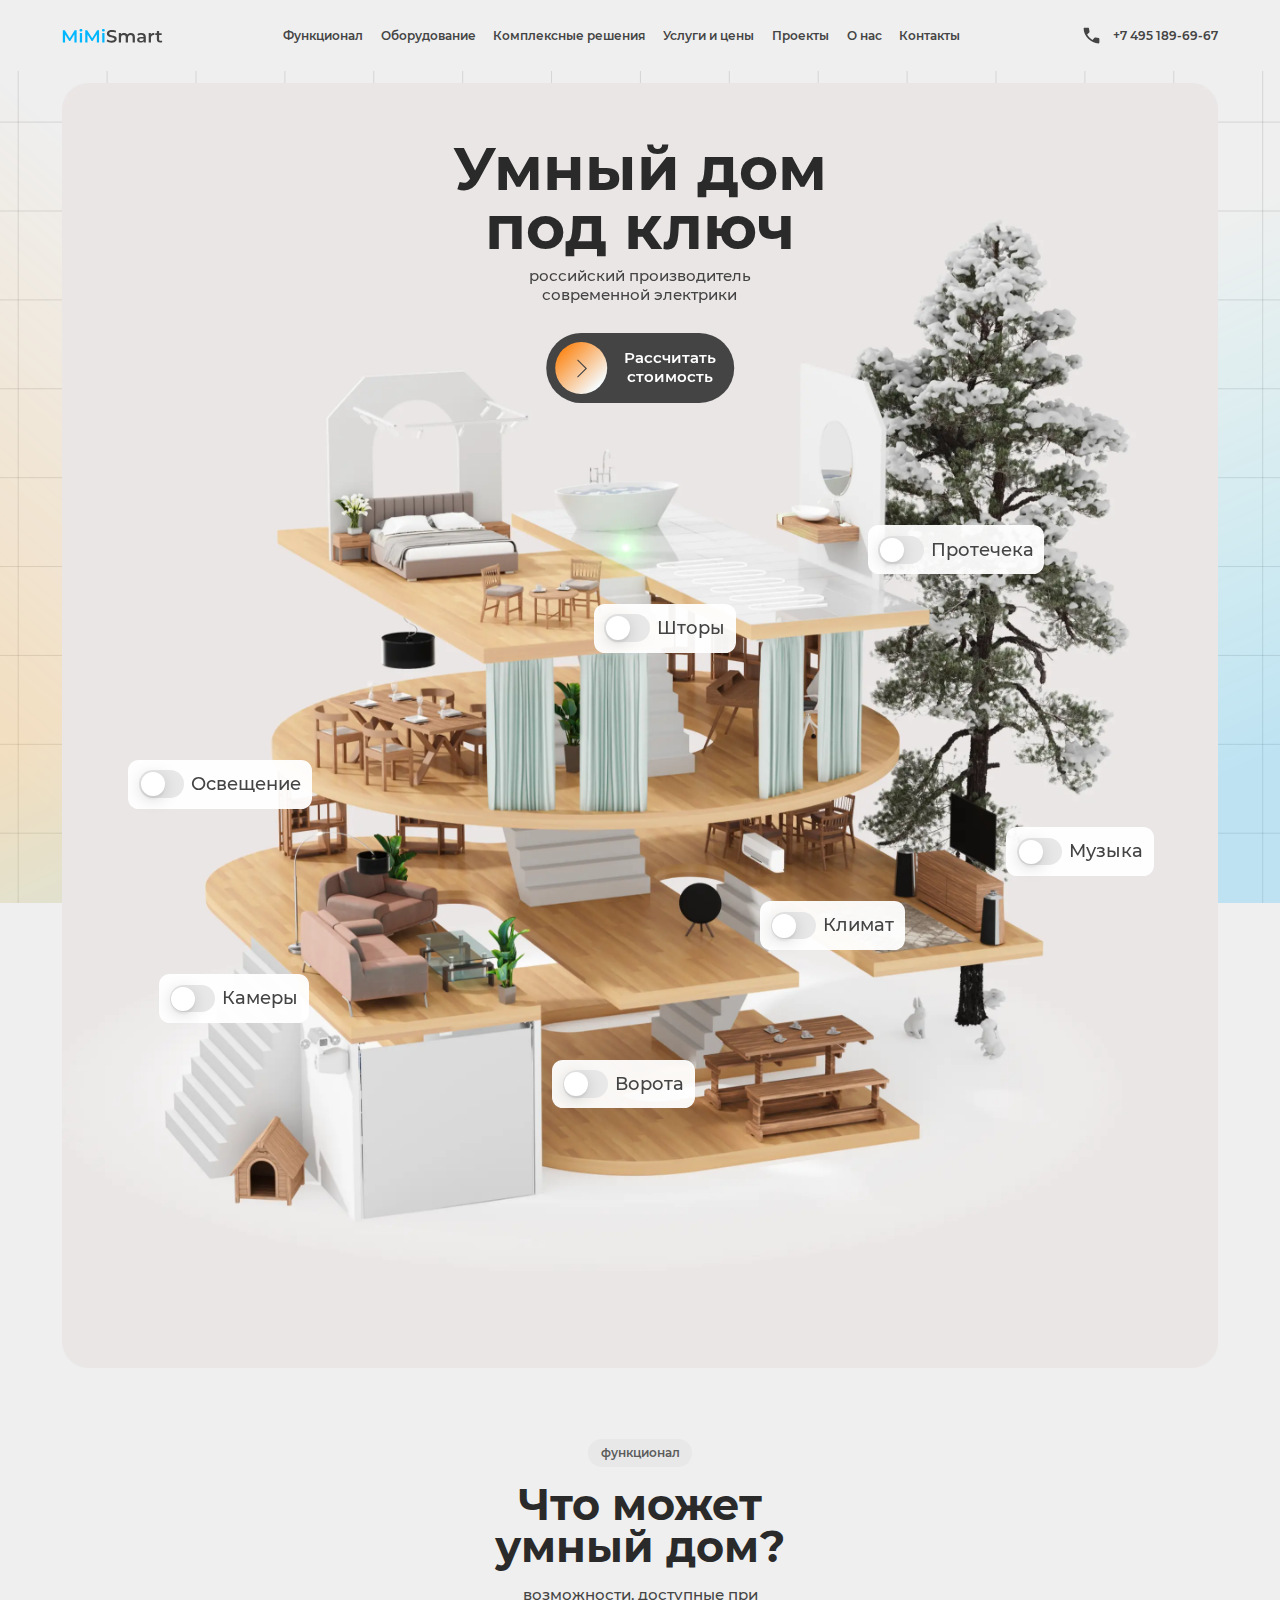
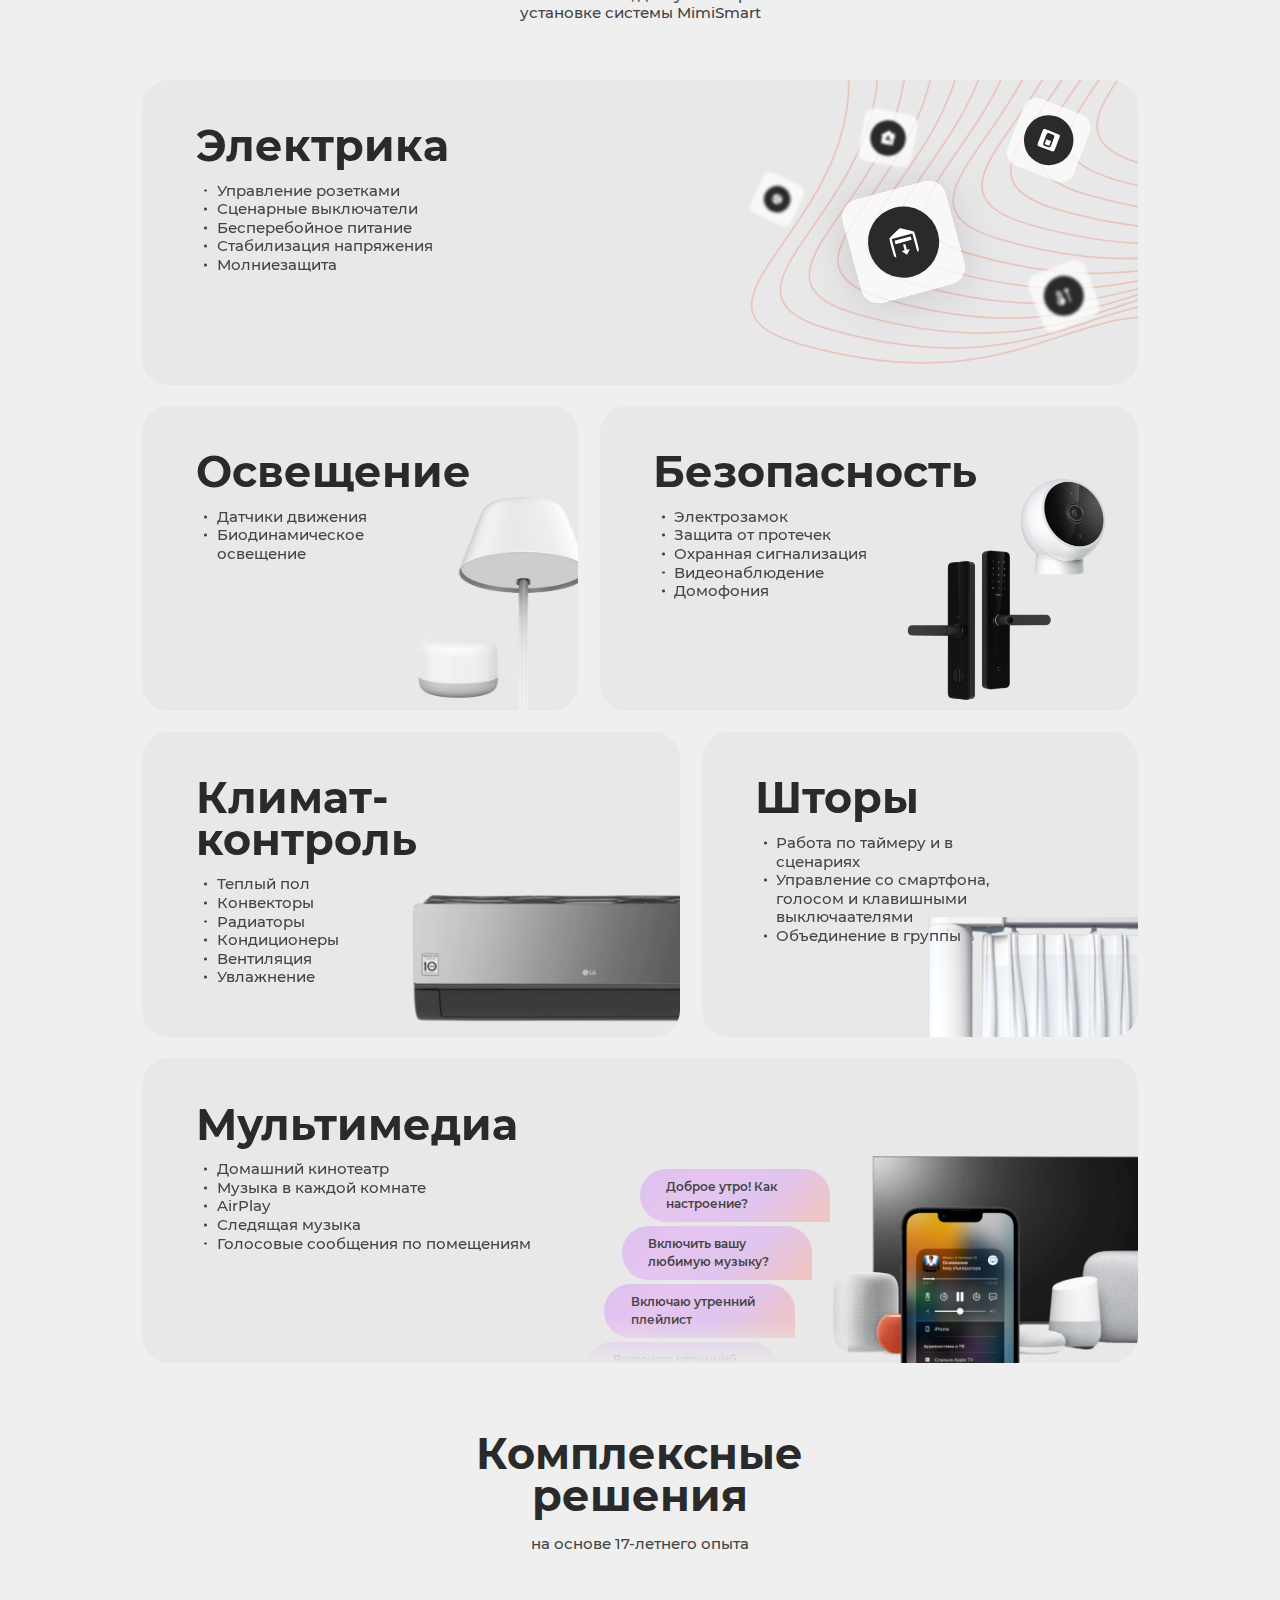
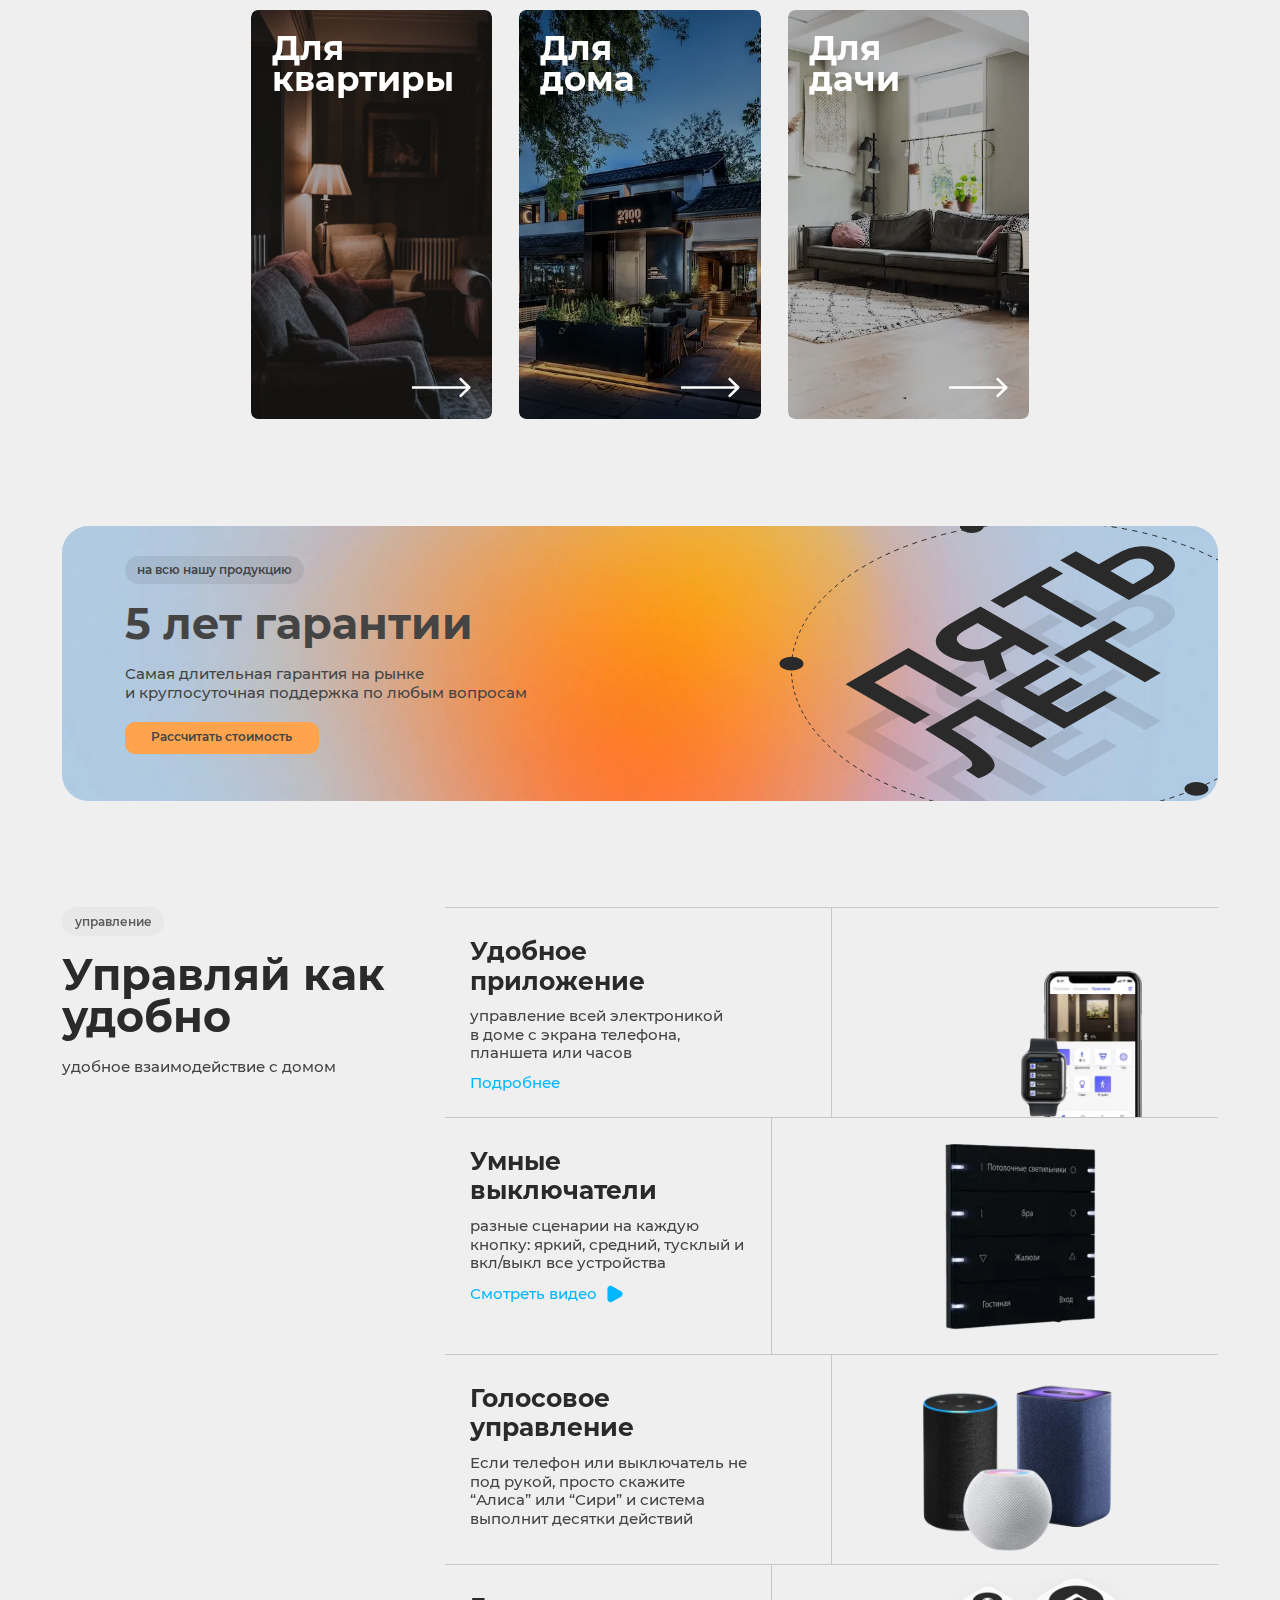
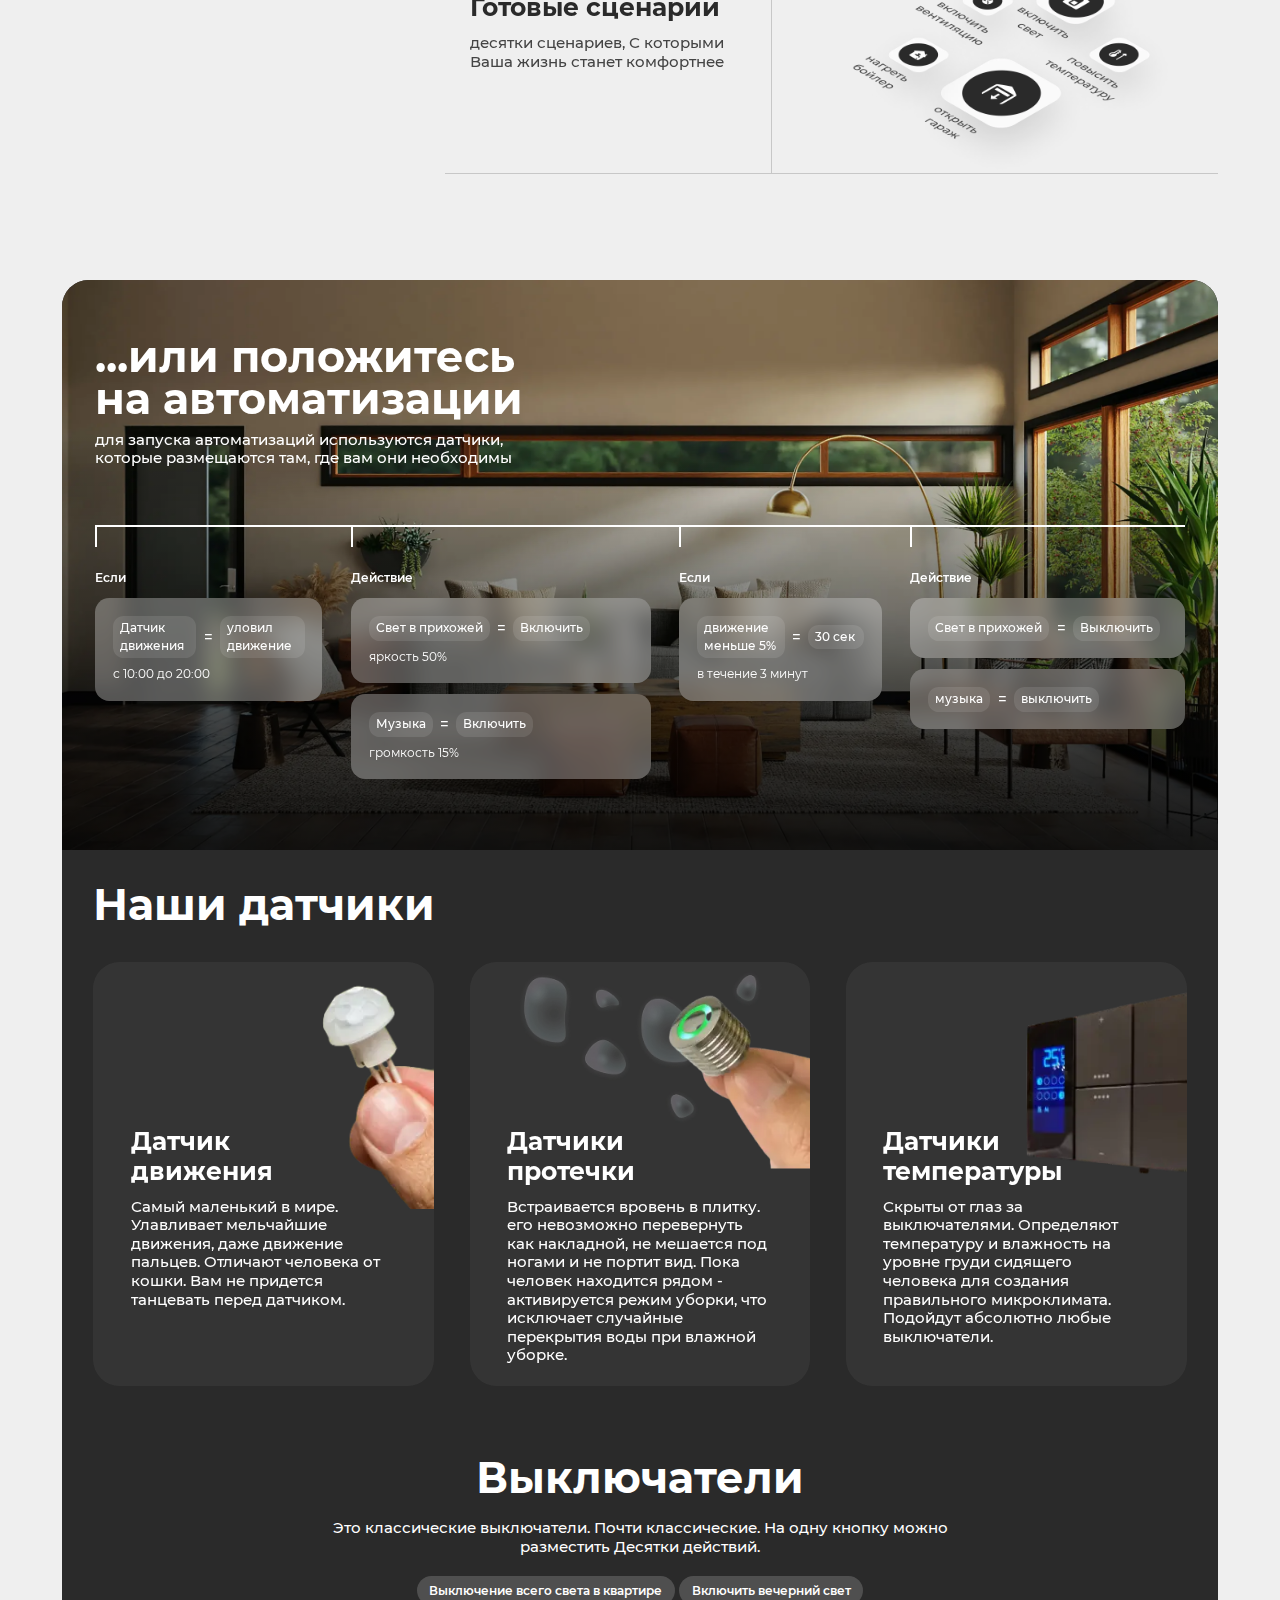
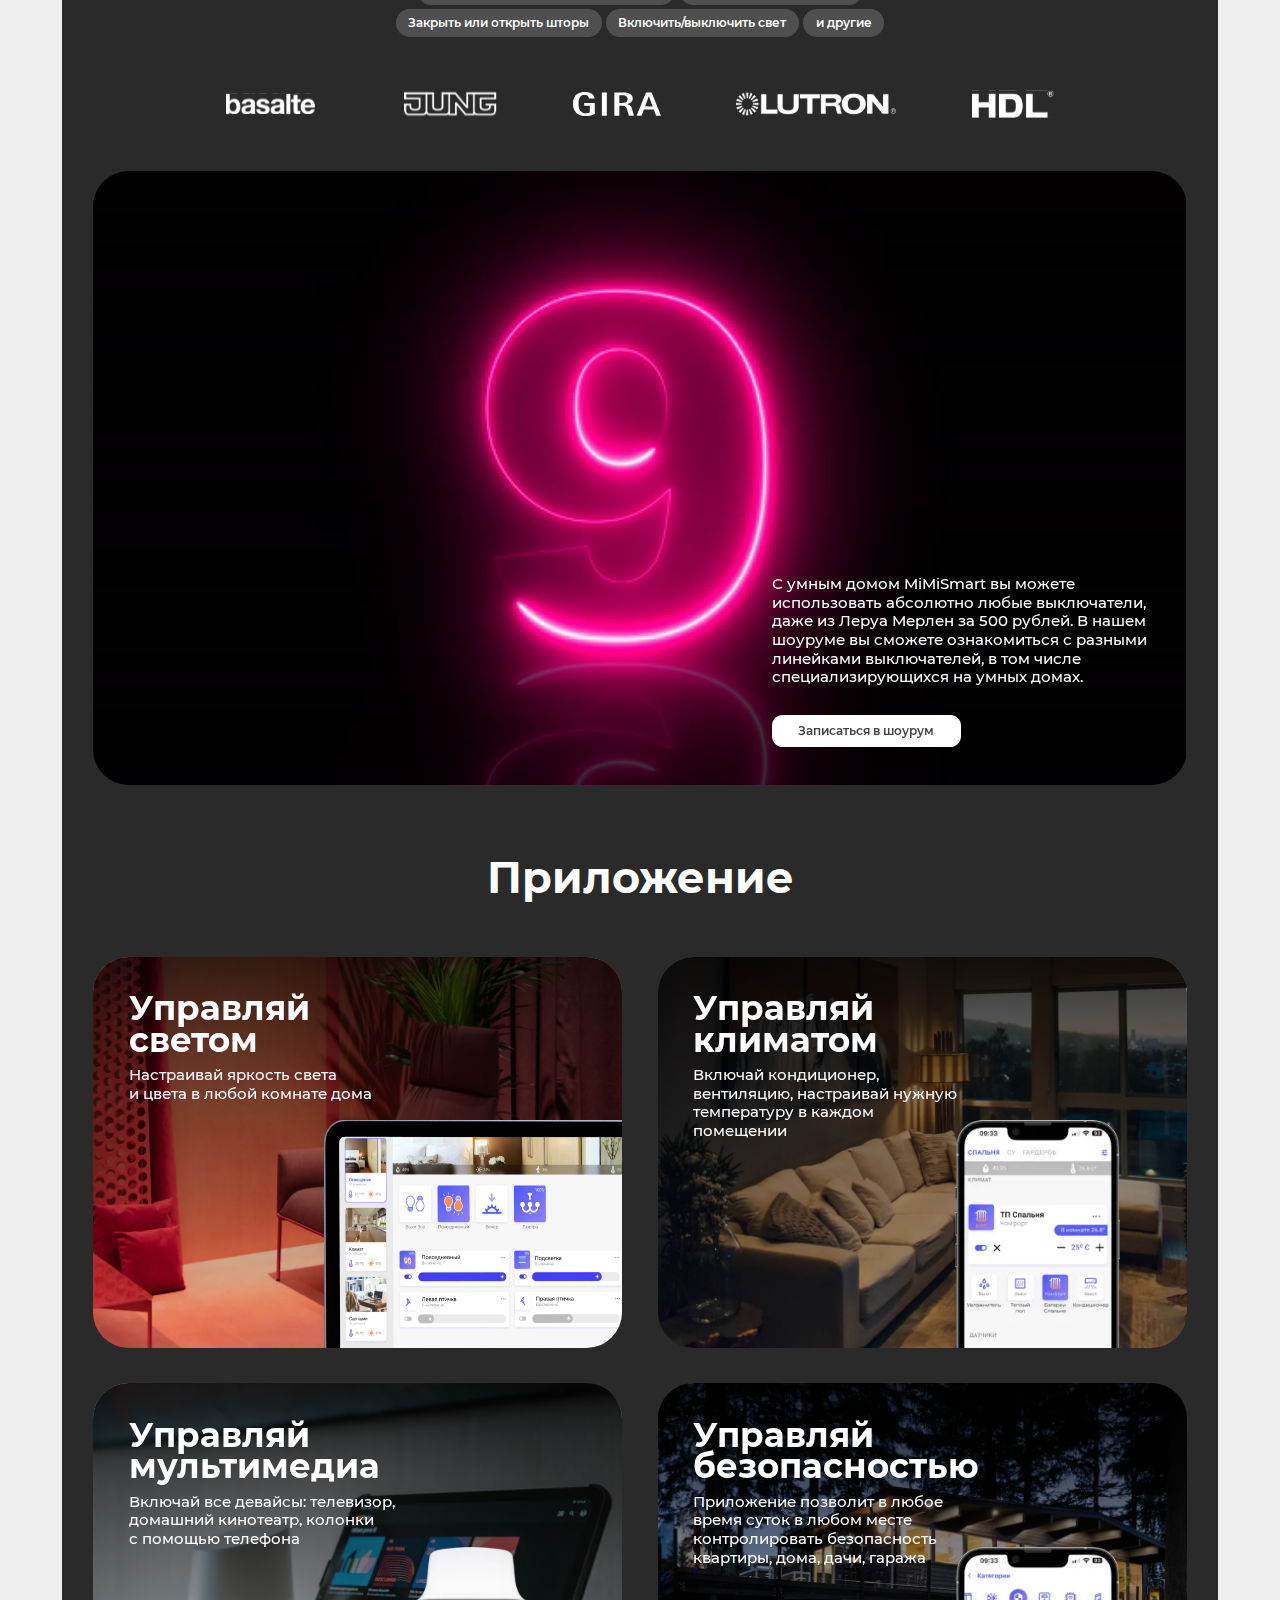
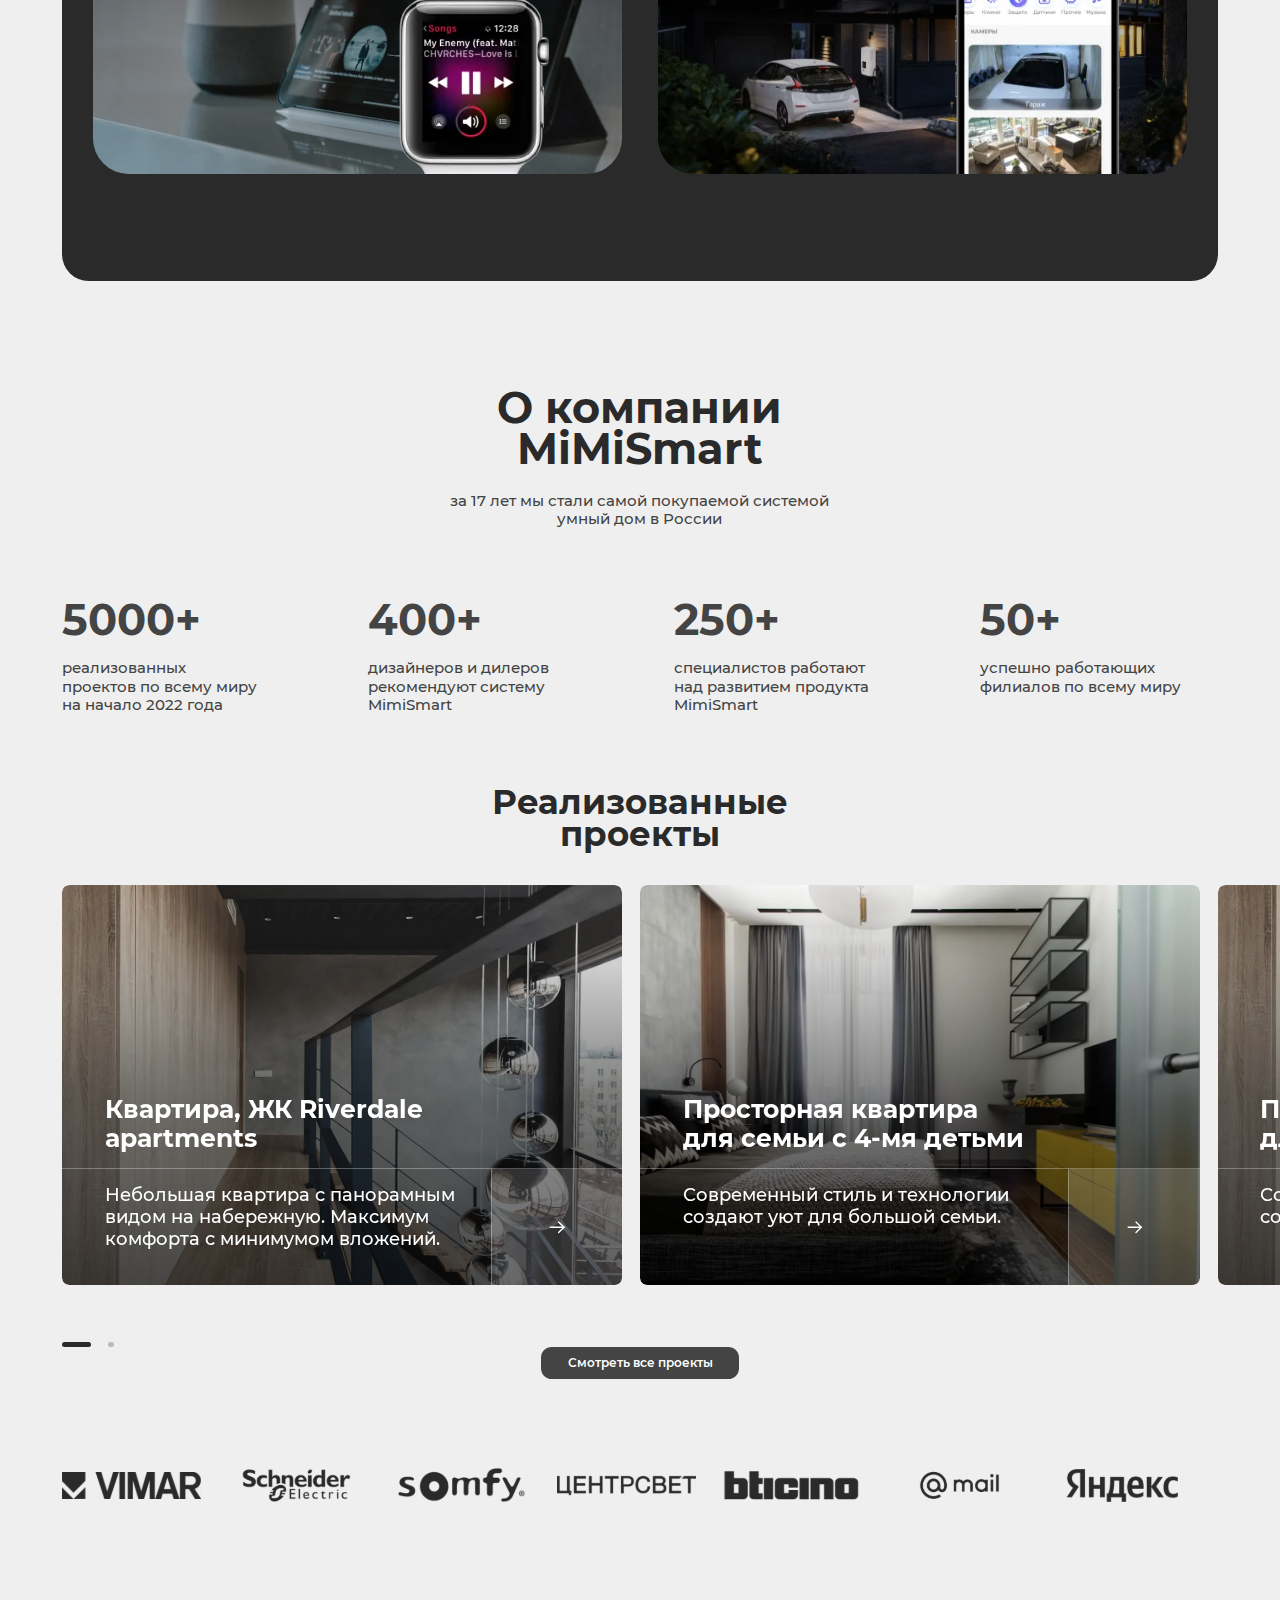
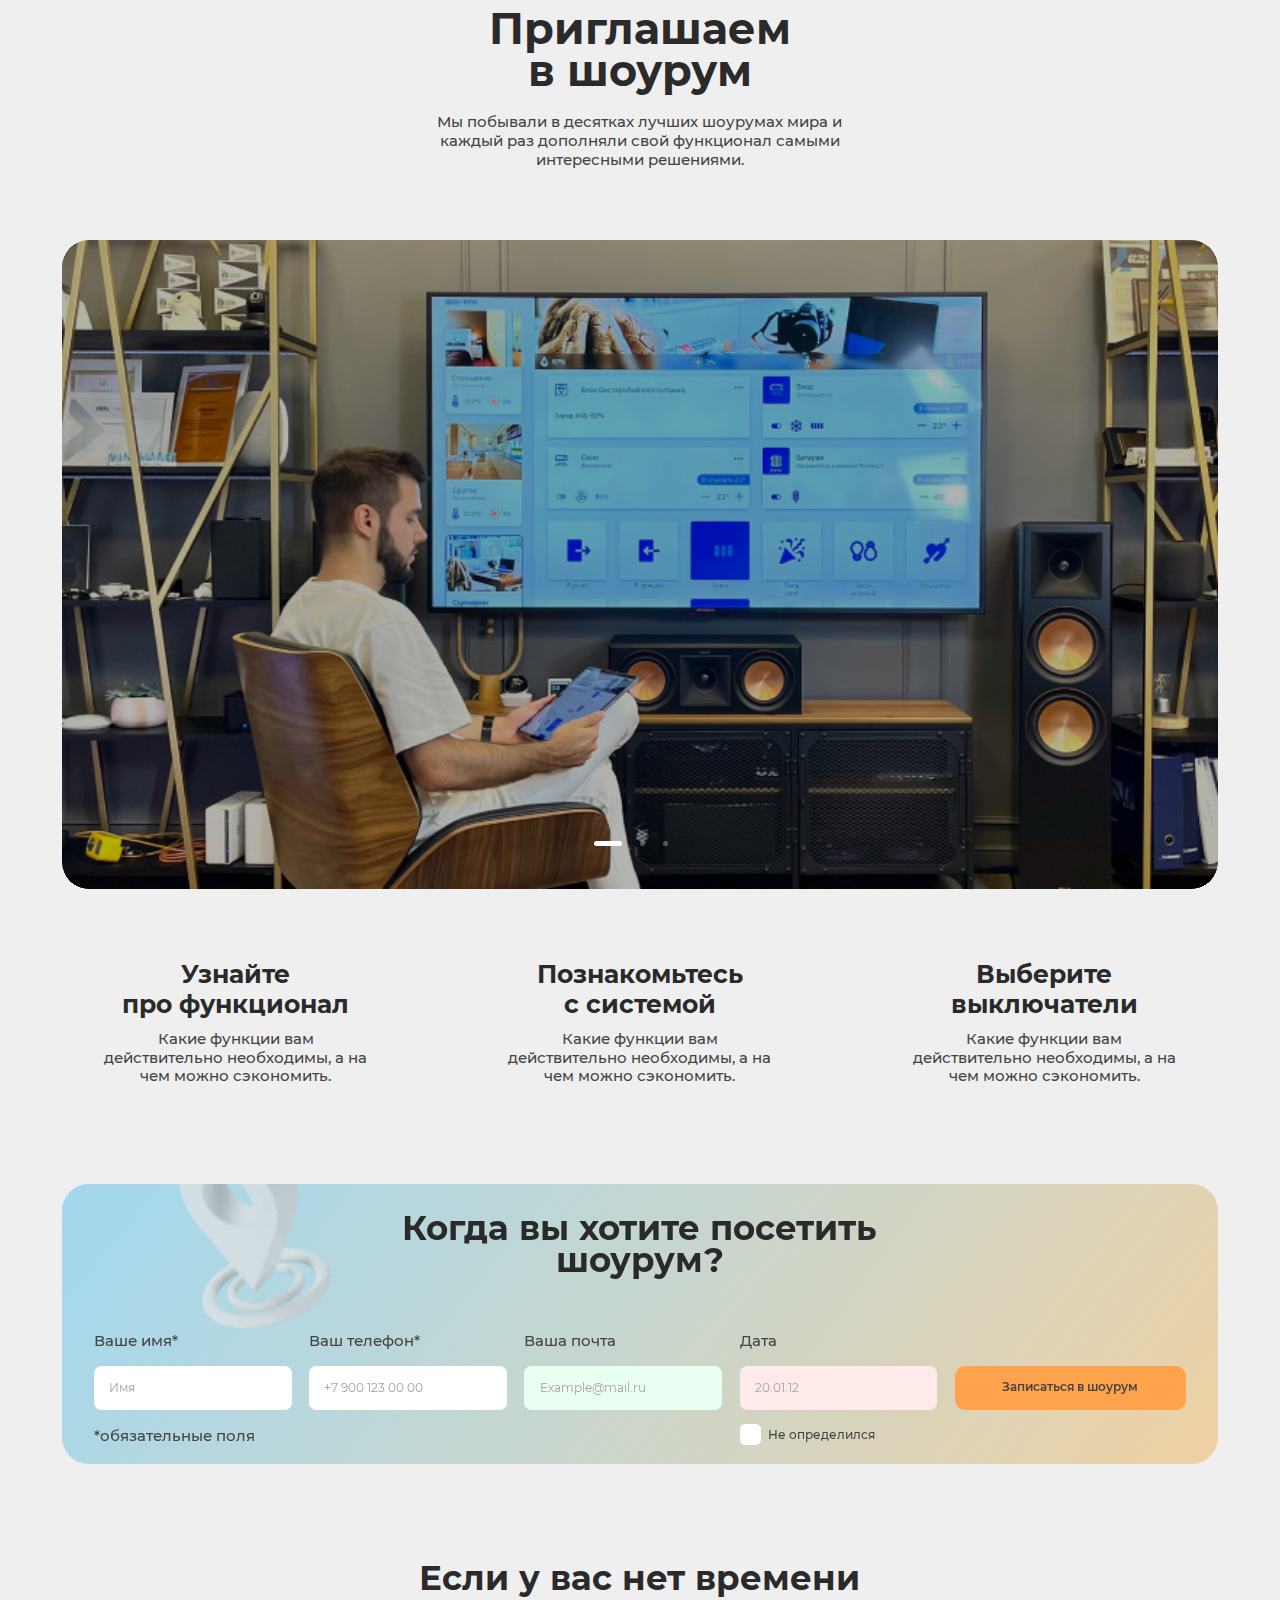
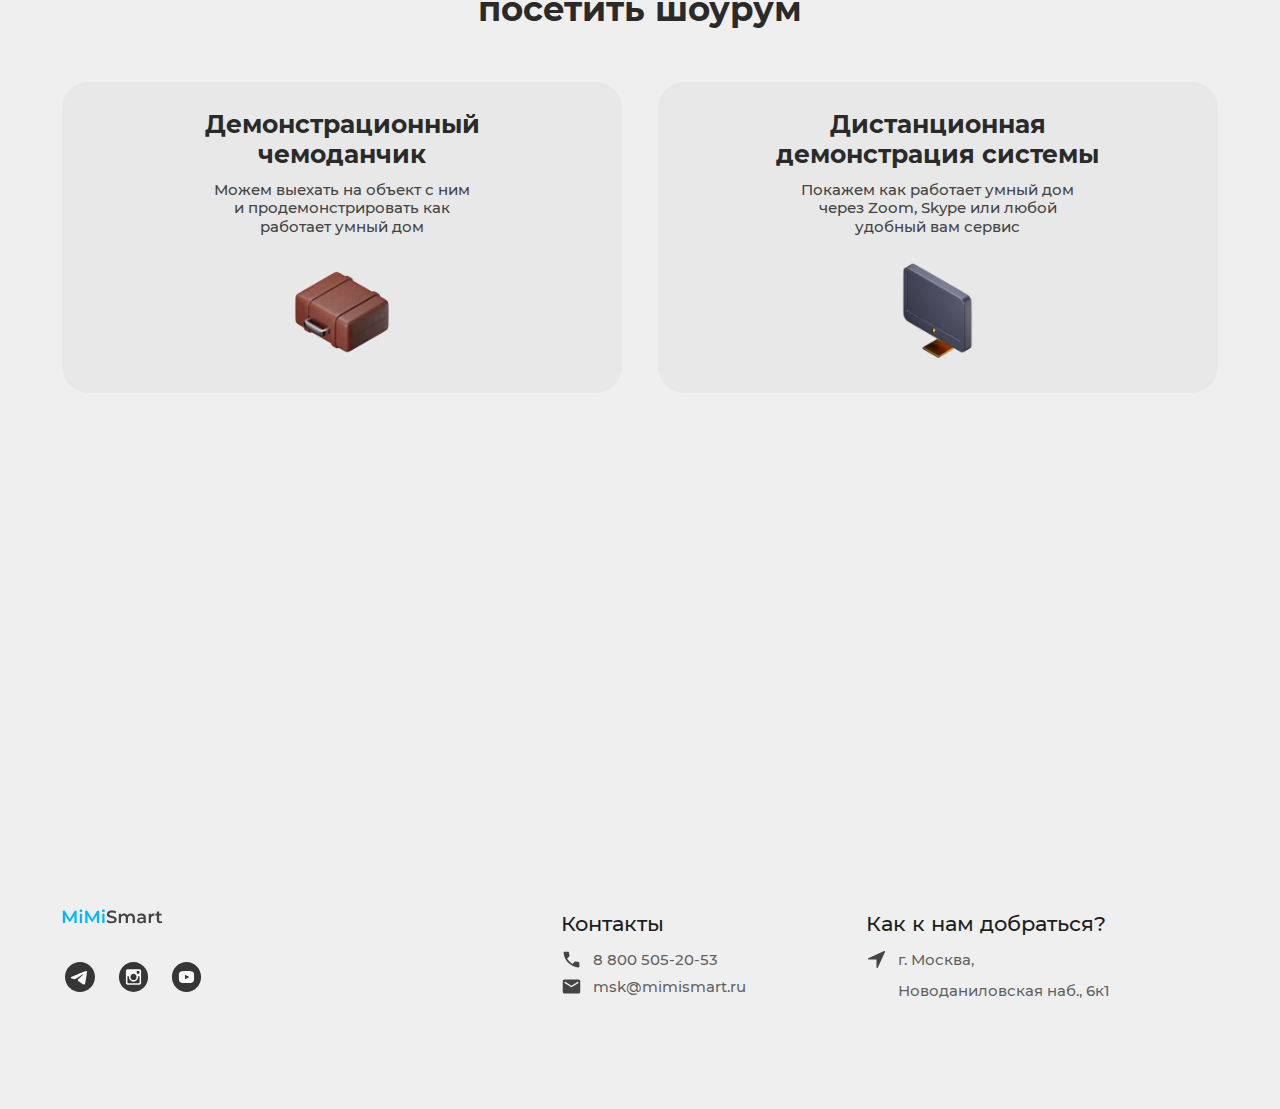
==== commit e637cc31: "fixed bugs" ====
--- a/index.html
+++ b/index.html
@@ -555,7 +555,7 @@
                                 <div class="comfort-item _small">
     <div class="comfort-item__content">
         <div class="comfort-item__info">
-            <div class="text28 text24-mob bold-text">
+            <div class="text28 text24-mob bold-text black-text2">
                 Удобное приложение
             </div>
             <div class="text17 text15-mob">
@@ -579,7 +579,7 @@
                                 <div class="comfort-item _full-height">
     <div class="comfort-item__content">
         <div class="comfort-item__info">
-            <div class="text28 text24-mob bold-text">
+            <div class="text28 text24-mob bold-text black-text2">
                 Умные выключатели
             </div>
             <div class="text17 text15-mob">
@@ -603,7 +603,7 @@
                                 <div class="comfort-item _medium">
     <div class="comfort-item__content">
         <div class="comfort-item__info">
-            <div class="text28 text24-mob bold-text">
+            <div class="text28 text24-mob bold-text black-text2">
                 Голосовое управление
             </div>
             <div class="text17 text15-mob">
@@ -625,7 +625,7 @@
                                 <div class="comfort-item _big">
     <div class="comfort-item__content">
         <div class="comfort-item__info">
-            <div class="text28 text24-mob bold-text">
+            <div class="text28 text24-mob bold-text black-text2">
                 Готовые сценарии
             </div>
             <div class="text17 text15-mob">
@@ -1358,7 +1358,7 @@
         <div class="footer__col">
             <div class="text24">Как к нам добраться?</div>
             <div class="footer__items">
-                <a href="mailto:msk@mimismart.ru" class="footer__item _address">
+                <div class="footer__item _address">
                     <img src="img/mark.svg" alt="">
                     <div class="footer__address">
                         <span class="text17">
@@ -1370,7 +1370,7 @@
                             Новоданиловская наб., 6к1
                         </span>
                     </div>
-                </a>
+                </div>
             </div>
         </div>
     </div>
--- a/css/style.min.css
+++ b/css/style.min.css
@@ -1,2 +1,2 @@
-@font-face{font-family:Montserrat;src:url(../fonts/Montserrat-Light.ttf) format("ttf"),url(../fonts/Montserrat-Light.woff) format("woff");font-weight:300;font-style:normal;font-display:swap}@font-face{font-family:Montserrat;src:url(../fonts/Montserrat-Regular.ttf) format("ttf"),url(../fonts/Montserrat-Regular.woff) format("woff");font-weight:400;font-style:normal;font-display:swap}@font-face{font-family:Montserrat;src:url(../fonts/Montserrat-Medium.ttf) format("ttf"),url(../fonts/Montserrat-Medium.woff) format("woff");font-weight:500;font-style:normal;font-display:swap}@font-face{font-family:Montserrat;src:url(../fonts/Montserrat-SemiBold.ttf) format("ttf"),url(../fonts/Montserrat-SemiBold.woff) format("woff");font-weight:600;font-style:normal;font-display:swap}@font-face{font-family:Montserrat;src:url(../fonts/Montserrat-Bold.ttf) format("ttf"),url(../fonts/Montserrat-Bold.woff) format("woff");font-weight:700;font-style:normal;font-display:swap}*,::after,::before{margin:0;padding:0;-webkit-box-sizing:border-box;box-sizing:border-box;-webkit-font-smoothing:antialiased!important;-webkit-tap-highlight-color:transparent;outline:0!important}h1,h2,h3,h4,h5,h6{font-weight:400}a,body,div,form,h1,h2,h3,h4,h5,li,p,ul{margin:0;padding:0;border:0;text-decoration:none;line-height:1}button,input,textarea{outline:0!important;-webkit-transition:.125s;-o-transition:.125s;transition:.125s;font-family:inherit}input:active,input[type=checkbox]:focus,input[type=file]:focus,input[type=radio]:focus,input[type=text]:focus{outline:0!important}::-webkit-input-placeholder{color:#222}::-moz-placeholder{color:#222}:-moz-placeholder{color:#222}:-ms-input-placeholder{color:#222}input::-webkit-inner-spin-button,input::-webkit-outer-spin-button{-webkit-appearance:none;margin:0}input[type=number]{-moz-appearance:textfield}html{height:100%;scroll-behavior:smooth;width:100%}svg{-ms-flex-negative:0;flex-shrink:0}path,svg{-webkit-transition:.125s;-o-transition:.125s;transition:.125s}a{color:inherit;text-decoration:none;-webkit-transition:125ms;-o-transition:125ms;transition:125ms}a:focus,a:hover{text-decoration:none!important}li,ul{margin:0;padding:0;list-style:none}i{line-height:100%}fieldset{min-width:0;padding:0;margin:0;border:0}button{cursor:pointer;border:none;outline:0;-webkit-box-sizing:border-box;box-sizing:border-box;-webkit-transition:125ms;-o-transition:125ms;transition:125ms;background-color:inherit;font-size:1em}.swiper-button-next,.swiper-button-prev{z-index:2}.swiper-button-next::after,.swiper-button-prev::after{display:none}html.fixed-body{overflow-y:hidden}.wrapper{min-height:100vh;display:-webkit-box;display:-ms-flexbox;display:flex;-webkit-box-orient:vertical;-webkit-box-direction:normal;-ms-flex-direction:column;flex-direction:column;-ms-flex-negative:0;flex-shrink:0}.content{-webkit-box-flex:1;-ms-flex-positive:1;flex-grow:1;display:-webkit-box;display:-ms-flexbox;display:flex;-webkit-box-orient:vertical;-webkit-box-direction:normal;-ms-flex-direction:column;flex-direction:column;width:100%}.m-page{width:calc(100vw - (100vw - 100%));overflow-x:hidden;font-family:Montserrat,sans-serif;font-weight:500;color:#444;background-color:#efefef;font-size:calc(1440px * (16 / 1440))}@media screen and (max-width:1440px){.m-page{font-size:calc(100vw * (16 / 1440))}}.m-page.fixed-body,.m-page.fixed-body2{overflow-y:hidden}.container{max-width:1440px;width:100%;margin:0 auto;padding:0 10em}@media screen and (min-width:993px){.container._big{padding:0 4.375em}}a:hover{color:#fc891c}@media screen and (max-width:992px){.m-page{font-size:calc(100vw * .0208333)}.container{padding:0 .625em}}@media screen and (max-width:576px){.m-page{font-size:calc(100vw * (16 / 420))}}.text68{font-size:4.25em;line-height:97%}.text48{font-size:3em;line-height:97%}.text40{font-size:2.5em;line-height:110%}.text38{font-size:2.375em;line-height:94.7%}.text28{font-size:1.75em;line-height:120%}.text24{font-size:1.5em;line-height:140%}.text20{font-size:1.25em;line-height:125%}._list li,.text17{font-size:1.0625em;line-height:123%}.text14{font-size:.875em;line-height:143%}.text13{font-size:.8125em;line-height:123%}.bold-text{font-weight:700}.semi-bold-text{font-weight:600}.regular-text{font-weight:400}.gray-text{color:#a4a4a4}.black-text2{color:#2a2a2a}._list{padding-left:.625em}._list li{display:-webkit-box;display:-ms-flexbox;display:flex}._list li:before{content:'';display:block;-ms-flex-negative:0;flex-shrink:0;width:.1875em;height:.1875em;background-color:#444;border-radius:50%;margin-right:.625em;-webkit-transform:translateY(.5em);-ms-transform:translateY(.5em);transform:translateY(.5em)}.text-center{text-align:center}@media screen and (max-width:992px){.text68{font-size:3em;line-height:123%}.text48{font-size:1.5em;line-height:121%}._list li{font-size:.9375em}.text30-mob{font-size:1.875em;line-height:123%}.text24-mob{font-size:1.5em;line-height:121%}.text20-mob{font-size:1.25em}.text15-mob{font-size:.9375em;line-height:140%}.text14-mob{font-size:.875em;line-height:121%}}.m-btn{display:-webkit-box;display:-ms-flexbox;display:flex;-webkit-box-align:center;-ms-flex-align:center;align-items:center;-webkit-box-pack:center;-ms-flex-pack:center;justify-content:center;-webkit-transition:.225s ease-out;-o-transition:.225s ease-out;transition:.225s ease-out;padding:0 1.875em;font-weight:600;height:2.25em;border-radius:.75em}.m-btn:focus{-webkit-box-shadow:none;box-shadow:none}.m-btn span{font-size:.8125em;line-height:130%}.m-btn-primary,.m-btn-primary:hover,.m-btn-white,.m-btn-white:hover{color:#444}.m-btn-primary:active,.m-btn-white:active{background-color:#00b7ff;color:#444}.m-btn-primary:disabled,.m-btn-white:disabled{background-color:#a4a4a4;color:#444}.m-btn-primary{background-color:#ffa34c}.m-btn-primary:hover{background-color:#fc891c}.m-btn-white{background-color:#fff}.m-btn-white:hover{background-color:#efefef}.m-btn-black{background-color:#444;color:#fff}.m-btn-black:hover{background-color:#2a2a2a;color:#fff}.m-btn-black:active{background-color:#00b7ff;color:#fff}.m-btn-black:disabled{background-color:#a4a4a4;color:#fff}.m-link{display:-webkit-box;display:-ms-flexbox;display:flex;-webkit-box-align:center;-ms-flex-align:center;align-items:center;color:#444}.m-link span{font-size:1.0625em;line-height:123%}.m-link img{width:1.5em;-ms-flex-negative:0;flex-shrink:0;display:block;margin-left:.5em}.m-link:hover{color:#00b7ff}.m-link:active{color:#00a2e1}.m-link:disabled{color:#a4a4a4}@media screen and (max-width:576px){.m-link span{font-size:.9375em}}.fg{position:relative;margin:0}.fg input{border:1px solid #fff;background-color:#fff;padding:0 1.14em;height:3.5em;width:100%;border-radius:.57em;font-size:.875em;color:#444}.fg input::-webkit-input-placeholder{color:#a4a4a4}.fg input::-moz-placeholder{color:#a4a4a4}.fg input:-ms-input-placeholder{color:#a4a4a4}.fg input::-ms-input-placeholder{color:#a4a4a4}.fg input::placeholder{color:#a4a4a4}.fg input:focus{border-color:#a4a4a4}.fg>label{margin-bottom:1em;display:block}.fg ._success-field{background:#eafff2;border-color:#eafff2}.fg ._error-field{background:#ffeaea;border-color:#ffeaea}.m-check,.m-switch{position:relative}.m-check input,.m-switch input{position:absolute;opacity:0;width:100%;height:100%;left:0;top:0;z-index:2;cursor:pointer}.m-check label{padding:.22em 0 .22em 2em;position:relative;min-height:1.5em;cursor:pointer;display:block}.m-check label:before{content:'';position:absolute;z-index:1;background-color:#fff;width:1.5em;height:1.5em;left:0;top:0;-webkit-transition:.1s;-o-transition:.1s;transition:.1s}.m-check .text14{line-height:121%;display:block}.m-switch{display:-webkit-box;display:-ms-flexbox;display:flex;-webkit-box-align:center;-ms-flex-align:center;align-items:center}.m-switch input:checked+label:before{background-color:#34c759;left:1.375em}.m-switch label{width:3.1875em;height:1.9375em;-ms-flex-negative:0;flex-shrink:0;margin-right:.5em;background-color:#e8e8e8;border-radius:2em;position:relative}.m-switch label:before{content:'';position:absolute;top:.125em;left:.125em;width:1.6875em;height:1.6875em;background-color:#fff;-webkit-filter:drop-shadow(0 3px 1px rgba(0,0,0,.06)) drop-shadow(0 3px 8px rgba(0,0,0,.15));filter:drop-shadow(0 3px 1px rgba(0,0,0,.06)) drop-shadow(0 3px 8px rgba(0,0,0,.15));border-radius:50%;-webkit-transition:left .4s,background-color .2s;-o-transition:left .4s,background-color .2s;transition:left .4s,background-color .2s}.m-check input:checked+label:before{background-image:url(../img/check.svg)}.m-check label:before{border-radius:.375em;background-size:1em auto;background-repeat:no-repeat;background-position:center}.info-block{margin:0 auto;max-width:34em;text-align:center;display:grid;grid-template-columns:100%;gap:.75em}.info-block .bold-text{color:#2a2a2a}.info-block .text17{max-width:20em;width:100%;margin:0 auto}.calc-btn{padding:0 1.38em 0 5.3125em;background-color:#444;height:4.9375em;display:-webkit-box;display:-ms-flexbox;display:flex;-webkit-box-align:center;-ms-flex-align:center;align-items:center;border-radius:2.8125em;font-weight:600;color:#fff;position:relative;-webkit-transition:.3s;-o-transition:.3s;transition:.3s;width:13.19em;overflow:hidden}.calc-btn__wrap{display:-webkit-box;display:-ms-flexbox;display:flex}.calc-btn__icon{width:3.6875em;height:3.6875em;display:-webkit-box;display:-ms-flexbox;display:flex;-webkit-box-align:center;-ms-flex-align:center;align-items:center;-webkit-box-pack:center;-ms-flex-pack:center;justify-content:center;border-radius:50%;position:absolute;top:.625em;left:.625em;background:-o-linear-gradient(315deg,#fc891c 14.04%,#f6fcff 84.45%);background:linear-gradient(135deg,#fc891c 14.04%,#f6fcff 84.45%);-webkit-transition:.6s;-o-transition:.6s;transition:.6s;z-index:2;text-align:left}.calc-btn__text{position:absolute;right:1.2em;top:50%;-webkit-transform:translateY(-50%);-ms-transform:translateY(-50%);transform:translateY(-50%);-webkit-transition:right .6s,-webkit-filter .3s;transition:right .6s,filter .3s,-webkit-filter .3s;-o-transition:right .6s,filter .3s}.calc-btn._hover-state{background:-webkit-gradient(linear,left bottom,left top,from(rgba(52,199,89,.5)),to(rgba(52,199,89,.5))),#444;background:-o-linear-gradient(bottom,rgba(52,199,89,.5) 0,rgba(52,199,89,.5) 100%),#444;background:linear-gradient(0deg,rgba(52,199,89,.5) 0,rgba(52,199,89,.5) 100%),#444;padding:0 3.4em}.calc-btn._hover-state .calc-btn__icon{left:100%;-webkit-transform:translateX(-100%);-ms-transform:translateX(-100%);transform:translateX(-100%);margin-left:-.625em}.calc-btn._hover-state .calc-btn__text{right:100%;-webkit-transform:translate(100%,-50%);-ms-transform:translate(100%,-50%);transform:translate(100%,-50%);margin-right:-1.25em;-webkit-filter:blur(2px);filter:blur(2px)}.calc-btn._hover-state2{background:#34c759}.calc-btn._hover-state2 .calc-btn__text{-webkit-filter:blur(0);filter:blur(0)}.swiper-pagination{position:static;margin-top:1.5em;display:-webkit-box;display:-ms-flexbox;display:flex;-webkit-box-align:center;-ms-flex-align:center;align-items:center;-webkit-box-pack:unset;-ms-flex-pack:unset;justify-content:unset}.swiper-pagination-bullet{opacity:1;background-color:rgba(25,26,31,.25);width:.375em;height:.375em;margin:0 1.25em 0 0!important;border-radius:.25em}.swiper-pagination-bullet-active{width:2em;background:#2b2b2b}.swiper-pagination._white .swiper-pagination-bullet{background-color:rgba(255,255,255,.3)}.swiper-pagination._white .swiper-pagination-bullet-active{background-color:#fff}.badge{padding:0 .875em;height:2em;display:-webkit-box;display:-ms-flexbox;display:flex;-webkit-box-align:center;-ms-flex-align:center;align-items:center;border-radius:2.5em;background-color:#e8e8e8;color:#5c5c5c;font-weight:600}.breadcrumbs__item{font-size:1.0625em;line-height:124%;position:relative;font-weight:400;display:inline;color:#a4a4a4}.breadcrumbs__item:last-child{color:#444;font-weight:600}.breadcrumbs__item:not(:first-child):before{content:'/';margin:0 .375em;-ms-flex-negative:0;flex-shrink:0;color:#a4a4a4}@media screen and (max-width:992px){.breadcrumbs{display:none}}.can-card{margin:1.5em 1.5em 0 0;padding:3.25em 3.75em;background-color:#e8e8e8;border-radius:1.875em;min-height:21.4375em;width:calc(100% - 1.5em);position:relative;overflow:hidden;display:-webkit-box;display:-ms-flexbox;display:flex;-webkit-box-orient:vertical;-webkit-box-direction:normal;-ms-flex-direction:column;flex-direction:column}.can-card:hover{color:#444}.can-card._small{width:calc(45% - 1.5em)}.can-card._medium{width:calc(55% - 1.5em)}.can-card._big .can-card__img{max-height:calc(100% - 2.7em)}.can-card__content{max-width:calc(100% - 5em);position:relative;z-index:2}.can-card__text{margin-top:1em}.can-card__line,.can-card__paralax{position:absolute;right:0;top:0;height:100%;width:auto}.can-card__paralax{width:31em;z-index:2}.can-card__img{position:absolute;right:0;bottom:0;max-height:calc(100% - 4.7em);max-width:70%;display:block}.can-card__chat{position:absolute;right:20.38em;top:0;padding-top:7.75em;height:100%;width:25em}.can-card__chat:after,.can-card__chat:before{content:'';position:absolute;left:0;width:100%;height:3.125em;z-index:2;background:-webkit-gradient(linear,left top,left bottom,from(rgba(217,217,217,0)),to(#e8e8e8));background:-o-linear-gradient(top,rgba(217,217,217,0) 0,#e8e8e8 100%);background:linear-gradient(180deg,rgba(217,217,217,0) 0,#e8e8e8 100%)}.can-card__chat:before{left:10%;top:0;-webkit-transform:rotate(-180deg);-ms-transform:rotate(-180deg);transform:rotate(-180deg)}.can-card__chat:after{bottom:0}.can-card__paralax2{display:none}.paralax-item{position:absolute}.paralax-item1{left:11.2%;width:4.375em;top:29%}.paralax-item2{top:8.7%;left:36%;width:4.5em}.paralax-item3{top:19.8%;left:23%;width:14.8125em}.paralax-item4{top:4.7%;right:9.6%;width:6.5em}.paralax-item5{right:8%;bottom:16.3%}.messages{display:-webkit-box;display:-ms-flexbox;display:flex;-webkit-box-orient:vertical;-webkit-box-direction:normal;-ms-flex-direction:column;flex-direction:column;-webkit-box-align:end;-ms-flex-align:end;align-items:flex-end}.message{min-height:3.125em;display:-webkit-box;display:-ms-flexbox;display:flex;-webkit-box-align:center;-ms-flex-align:center;align-items:center;padding:.625em 1.875em;min-width:11.8125em;max-width:13.4em;border-radius:1.875em 1.875em 0;background:-o-linear-gradient(315deg,rgba(188,102,255,.3) 0,rgba(227,114,255,.3) 30.33%,rgba(201,114,255,.3) 60.42%,rgba(255,114,114,.3) 94.27%);background:linear-gradient(135deg,rgba(188,102,255,.3) 0,rgba(227,114,255,.3) 30.33%,rgba(201,114,255,.3) 60.42%,rgba(255,114,114,.3) 94.27%);font-weight:600;-ms-flex-negative:0;flex-shrink:0}.message:not(:last-child){margin-bottom:.3125em}.message:nth-child(1){margin-right:calc(1.25em * 1)}.message:nth-child(2){margin-right:calc(1.25em * 2)}.message:nth-child(3){margin-right:calc(1.25em * 3)}.message:nth-child(4){margin-right:calc(1.25em * 4)}.message:nth-child(5){margin-right:calc(1.25em * 5)}.message:nth-child(6){margin-right:calc(1.25em * 6)}.message:nth-child(7){margin-right:calc(1.25em * 7)}.message:nth-child(8){margin-right:calc(1.25em * 8)}.message:nth-child(9){margin-right:calc(1.25em * 9)}.message:nth-child(10){margin-right:calc(1.25em * 10)}.solution-card{-webkit-transition:.2s;-o-transition:.2s;transition:.2s;position:relative;color:#fff}.solution-card__img{border-radius:.5em;overflow:hidden;position:relative;padding-bottom:169.1%}.solution-card__img img{position:absolute;top:0;left:0;width:100%;height:100%;-o-object-fit:cover;object-fit:cover;border-radius:inherit}.solution-card__img:before{content:'';position:absolute;z-index:3;top:0;left:0;width:100%;height:100%;background:100% rgba(0,0,0,.3);border-radius:inherit}.solution-card__top{position:absolute;top:0;left:0;padding:1.5em;z-index:3;width:100%}.solution-card__arrow{position:absolute;right:1.5em;bottom:1.5em;z-index:3;width:4.125em}@media screen and (min-width:993px){.solution-card:nth-child(3n-2):hover{-webkit-transform:translateX(-1em) scale(1.14);-ms-transform:translateX(-1em) scale(1.14);transform:translateX(-1em) scale(1.14)}.solution-card:nth-child(3n-1):hover{-webkit-transform:scale(1.14);-ms-transform:scale(1.14);transform:scale(1.14)}.solution-card:nth-child(3n):hover{-webkit-transform:translateX(1em) scale(1.14);-ms-transform:translateX(1em) scale(1.14);transform:translateX(1em) scale(1.14)}.footer__col:nth-child(1){margin-right:auto}.footer__col:not(:first-child){margin-left:8.4375em}}.opportunity-card{padding:2em;border-radius:1.875em;-webkit-backdrop-filter:blur(11px);backdrop-filter:blur(11px);background-color:#e8e8e8;display:-webkit-box;display:-ms-flexbox;display:flex;-webkit-box-orient:vertical;-webkit-box-direction:normal;-ms-flex-direction:column;flex-direction:column;-webkit-box-align:center;-ms-flex-align:center;align-items:center}.opportunity-card__info{margin:0 auto 1.5em;text-align:center;max-width:25em;width:100%;display:grid;grid-template-columns:100%;gap:.75em}.opportunity-card__icon{margin-top:auto;height:7.5em}.opportunity-card__icon img{height:100%;width:auto;display:block}.invent-item{text-align:center;display:grid;grid-template-columns:100%;gap:.75em;max-width:19.375em}.comfort-item{display:grid;grid-template-columns:50% 50%;position:relative;border-top:1px solid rgba(42,42,42,.2);min-height:14.75em}.comfort-item:nth-child(even){grid-template-columns:calc(50% - 4.19em) calc(50% + 4.19em)}.comfort-item:last-child{border-bottom:1px solid rgba(42,42,42,.2)}.comfort-item__content{padding:2em 1.75em 1.75em;border-right:1px solid rgba(42,42,42,.2)}.comfort-item__info{max-width:19.5em;display:grid;grid-template-columns:100%;gap:.75em}.comfort-item__nav{display:-webkit-box;display:-ms-flexbox;display:flex;margin-top:.75em}.comfort-item__nav .m-link{color:#00b7ff}.comfort-item__nav .m-link:hover{color:#00a2e1}.comfort-item__media{display:-webkit-box;display:-ms-flexbox;display:flex;-webkit-box-pack:end;-ms-flex-pack:end;justify-content:flex-end;-webkit-box-align:end;-ms-flex-align:end;align-items:flex-end}.comfort-item .siri{position:absolute;right:4.2em;bottom:.94em}.comfort-item._small .comfort-item__media{padding-right:5.3em}.comfort-item._small .comfort-item__img{width:8.5625em}.comfort-item._medium .comfort-item__media{padding-right:6.625em}.comfort-item._medium .comfort-item__img{width:15.125em}.comfort-item._full-height .comfort-item__media{padding-right:7em}.comfort-item._full-height .comfort-item__img{height:100%;width:auto}.comfort-item._big .comfort-item__media{padding-right:2.12em;position:relative}.comfort-item._big .comfort-item__img{width:26.5625em;position:absolute;top:50%;-webkit-transform:translateY(-50%);-ms-transform:translateY(-50%);transform:translateY(-50%);right:2em}.siri{width:5em;height:5em}.siri video{width:100%;border-radius:50%}.automation-item{padding-top:3em;position:relative}.automation-item:before{content:'';position:absolute;top:0;left:0;width:2px;height:1.4375em;background-color:#fff}.automation-card{margin-top:.75em;padding:1.25em;border-radius:1em;background:rgba(255,255,255,.3);-webkit-backdrop-filter:blur(11px);backdrop-filter:blur(11px)}.automation-card__top{display:-webkit-box;display:-ms-flexbox;display:flex;-webkit-box-align:center;-ms-flex-align:center;align-items:center}.automation-card__equal{margin:0 .5em;-ms-flex-negative:0;flex-shrink:0;display:-webkit-box;display:-ms-flexbox;display:flex;-webkit-box-align:center;-ms-flex-align:center;align-items:center;-webkit-box-pack:center;-ms-flex-pack:center;justify-content:center}.automation-card__item{min-width:3.94em;padding:.25em .5em;border-radius:.75em;background:rgba(255,255,255,.1)}.automation-card__desc{margin-top:.5em;font-weight:400}.project-card{position:relative;display:block;color:#fff}.project-card:hover{color:#fff}.project-card__img{border-radius:.5em;-webkit-box-shadow:0 4px 20px -2px rgba(29,29,35,.24),0 0 1px 0 rgba(0,0,0,.3);box-shadow:0 4px 20px -2px rgba(29,29,35,.24),0 0 1px 0 rgba(0,0,0,.3);position:relative;padding-bottom:71.42%}.project-card__img img{position:absolute;top:0;left:0;width:100%;height:100%;-o-object-fit:cover;object-fit:cover;border-radius:inherit}.project-card__img:before{content:'';position:absolute;top:0;left:0;width:100%;height:100%;background:-webkit-gradient(linear,left top,left bottom,from(rgba(48,49,55,0)),color-stop(54.5%,rgba(0,0,0,.5)),to(rgba(0,0,0,.7)));background:-o-linear-gradient(top,rgba(48,49,55,0) 0,rgba(0,0,0,.5) 54.5%,rgba(0,0,0,.7) 100%);background:linear-gradient(180deg,rgba(48,49,55,0) 0,rgba(0,0,0,.5) 54.5%,rgba(0,0,0,.7) 100%);border-radius:inherit;z-index:2}.project-card__content{position:absolute;left:0;bottom:0;width:100%;z-index:3}.project-card__top{padding:1em 3em;max-width:30em}.project-card__top .text28{overflow:hidden;display:-webkit-box;-webkit-line-clamp:2;-webkit-box-orient:vertical}.project-card__bottom{display:grid;grid-template-columns:calc(100% - 9.25em) 9.25em;border-top:1px solid rgba(255,255,255,.3)}.project-card__desc{padding:1em 2em 1em 3em}.project-card__desc .text20{overflow:hidden;display:-webkit-box;-webkit-line-clamp:3;-webkit-box-orient:vertical}.project-card__btn{height:8.125em;width:100%;display:-webkit-box;display:-ms-flexbox;display:flex;-webkit-box-align:center;-ms-flex-align:center;align-items:center;-webkit-box-pack:center;-ms-flex-pack:center;justify-content:center;background:rgba(255,255,255,.15);-webkit-box-shadow:0 4px 20px -2px rgba(50,50,71,.08),0 0 1px 0 rgba(12,26,75,.1);box-shadow:0 4px 20px -2px rgba(50,50,71,.08),0 0 1px 0 rgba(12,26,75,.1);border-left:1px solid rgba(255,255,255,.3)}.project-card__btn img{width:1.5em}.sensor-card{padding:11.625em 2.625em 1.5em;border-radius:1.875em;background:rgba(255,255,255,.05);-webkit-backdrop-filter:blur(132px);backdrop-filter:blur(132px);position:relative}.sensor-card__img{position:absolute;top:0;right:0;max-width:100%;max-height:17.375em}.sensor-card__info{display:grid;grid-template-columns:100%;gap:.75em}.sensor-card__info .text28{max-width:90%}.app-card{min-height:27.5em;position:relative;border-radius:2.5em;overflow:hidden;padding:2.5em}.app-card:hover .app-card__bg{-webkit-transform:translate(-50%,-50%) scale(1);-ms-transform:translate(-50%,-50%) scale(1);transform:translate(-50%,-50%) scale(1)}.app-card:hover .app-card__img img{-webkit-transform:scale(1.1);-ms-transform:scale(1.1);transform:scale(1.1)}.app-card:before{content:'';position:absolute;border-radius:inherit;top:0;left:0;width:100%;height:100%;background:-webkit-gradient(linear,left top,left bottom,from(rgba(0,0,0,.8)),to(rgba(0,0,0,0)));background:-o-linear-gradient(top,rgba(0,0,0,.8) 0,rgba(0,0,0,0) 100%);background:linear-gradient(180deg,rgba(0,0,0,.8) 0,rgba(0,0,0,0) 100%);z-index:2}.app-card__bg{-webkit-transition:.2s;-o-transition:.2s;transition:.2s;width:100%;height:100%;position:absolute;top:50%;left:50%;-webkit-transform:translate(-50%,-50%) scale(1.1);-ms-transform:translate(-50%,-50%) scale(1.1);transform:translate(-50%,-50%) scale(1.1)}.app-card__bg img{width:100%;height:100%;-o-object-fit:cover;object-fit:cover;border-radius:2.5em}.app-card__content{position:relative;z-index:3;max-width:18.75em;display:grid;grid-template-columns:100%;gap:.75em}.app-card__img{position:absolute;z-index:3;right:0;bottom:0;width:21em;height:16em;max-width:100%;max-height:100%;display:-webkit-box;display:-ms-flexbox;display:flex;-webkit-box-pack:center;-ms-flex-pack:center;justify-content:center}.app-card__img img{max-width:100%;max-height:100%;-webkit-transition:.2s;-o-transition:.2s;transition:.2s}@media screen and (max-width:992px){.can-card{width:100%!important;margin:0;padding:1.25em;min-height:16.25em}.can-card._big .can-card__img{max-height:calc(100% - 7.25em)}.can-card:after{content:'';display:block;height:2em;width:100%;margin-top:auto;background-image:url(../img/arrow2.svg);background-size:2.0625em auto;background-repeat:no-repeat;background-position:.625em center}.can-card__chat{display:none}.can-card__line,.can-card__paralax{height:74%;width:20.5em}.can-card__content{margin-bottom:1em}.can-card__text{margin-top:.5em;font-weight:400}.paralax-item{font-size:.5em}.paralax-item3{left:30%;top:25%}.solution-card__top{padding:1.25em}.solution-card .text38{font-size:1.75em}.solution-card__arrow{right:1.25em;bottom:1.25em}.opportunity-card{padding:2em;border-radius:1.25em}.opportunity-card__info{gap:.5em;margin-bottom:2em}.opportunity-card__desc{font-weight:400;color:#535353}.invent-item{padding:0 1.25em}.automation-item{padding:0 3.125em}.automation-item:before{height:2px;width:2.5em}.project-card__img{padding-bottom:140.625%;border-radius:.375em}.project-card__top{padding:1.25em .75em}.project-card__bottom{grid-template-columns:100%;border:none}.project-card__desc{padding:0 .75em 3.8em;font-weight:400}.project-card__btn{height:6.25em;border-left:unset;border-top:1px solid rgba(255,255,255,.3);-webkit-box-pack:end;-ms-flex-pack:end;justify-content:flex-end;background-image:url(../img/arrow5.svg);background-repeat:no-repeat;background-position:right .75em center;background-size:2.0625em auto}.project-card__btn img{display:none}.sensor-card{padding-left:1.5em;padding-right:1.5em}.app-card{border-radius:1.25em;padding:1.25em;min-height:25em}.app-card__bg img{border-radius:1.25em}.app-card__img{width:14.625em;height:13.12em}.app-card__content{max-width:15em}}@media screen and (max-width:576px){.can-card__line,.can-card__paralax{display:none}.can-card__paralax2{display:block;position:absolute;top:0;right:0;width:11.9375em}.solution-card__img{padding-bottom:60%}.solution-card .text38{line-height:121%}.solution-card .text38 br{display:none}.invent-item{max-width:100%;gap:.5em}.comfort-item{grid-template-columns:calc(100% - 10.625em) 10.625em;min-height:14.5em}.comfort-item:nth-child(even){grid-template-columns:50% 50%}.comfort-item__content{padding:1.25em 0 1.25em .625em}.comfort-item__info .text17{font-weight:400}.comfort-item .m-link{font-weight:400;color:#444}.comfort-item .m-link img{display:none}.comfort-item .siri{right:1.19em;bottom:2.34em}.comfort-item._small .comfort-item__media{padding-right:.625em}.comfort-item._small .comfort-item__img{width:5em}.comfort-item._medium .comfort-item__media{padding-right:.625em;-webkit-box-align:center;-ms-flex-align:center;align-items:center}.comfort-item._medium .comfort-item__img{width:9.3125em}.comfort-item._full-height .comfort-item__media{padding-right:1.75em;-webkit-box-align:center;-ms-flex-align:center;align-items:center}.comfort-item._full-height .comfort-item__img{height:9.625em}.comfort-item._big .comfort-item__img{max-width:100%;right:0}.siri{width:2.5em;height:2.5em}}.modal{position:fixed;left:0;top:0;width:100%;height:calc(100 * var(--vh));overflow-y:auto;display:-webkit-box;display:-ms-flexbox;display:flex;-webkit-box-align:center;-ms-flex-align:center;align-items:center;-webkit-box-pack:center;-ms-flex-pack:center;justify-content:center;z-index:80;opacity:0;pointer-events:none;-webkit-transition:.3s;-o-transition:.3s;transition:.3s}.modal__bg{background:rgba(68,68,68,.7);position:fixed;width:100%;height:calc(100 * var(--vh));top:0;left:0;display:none;z-index:2}.modal._active{opacity:1;pointer-events:unset}.modal._active .modal__bg{display:block}.modal__dialog{background:#e8e8e8;-webkit-backdrop-filter:blur(11px);backdrop-filter:blur(11px);width:26.5em;max-width:calc(100% - 1em);position:relative;z-index:3;border-radius:1.25em}.modal__scroll{overflow-y:auto;max-height:calc(100 * var(--vh));padding:5.25em 2em 2em}.modal__close{position:absolute;right:2em;top:2em;width:1.75em;background-color:transparent}.modal__close svg{width:100%;height:auto}.modal__close:hover line{fill:#2a2a2a}.modal-form{margin-top:1.5em;display:grid;grid-template-columns:100%;gap:1.25em}.modal-form__hint{margin-top:.25em}@media screen and (max-width:992px){.modal__scroll{padding-left:1.25em;padding-right:1.25em}.modal__info .text24{font-size:1.25em}.modal__info .text16{line-height:140%;font-size:.875em}.modal .consult-form{gap:1em;margin-top:0}}.header{padding:1em 0}.header__inner{min-height:3em;display:-webkit-box;display:-ms-flexbox;display:flex;-webkit-box-align:center;-ms-flex-align:center;align-items:center;position:relative}.header__logo{display:block;width:7.0625em;position:absolute;left:0;top:50%;-webkit-transform:translateY(-50%);-ms-transform:translateY(-50%);transform:translateY(-50%)}.header__logo img{width:100%;display:block}.header__phone{display:-webkit-box;display:-ms-flexbox;display:flex;-webkit-box-align:center;-ms-flex-align:center;align-items:center;white-space:nowrap}.header__phone img{width:1.5em;-ms-flex-negative:0;flex-shrink:0;margin-right:.75em}.burger{display:none}.menu{display:-webkit-box;display:-ms-flexbox;display:flex;-webkit-box-align:center;-ms-flex-align:center;align-items:center;-webkit-box-pack:justify;-ms-flex-pack:justify;justify-content:space-between;width:100%}.menu:before{content:'';display:block;width:7.0625em;-ms-flex-negative:0;flex-shrink:0}.nav{display:-webkit-box;display:-ms-flexbox;display:flex;-webkit-box-align:center;-ms-flex-align:center;align-items:center}.nav__link{display:-webkit-box;display:-ms-flexbox;display:flex;-webkit-box-align:center;-ms-flex-align:center;align-items:center;height:2.25em;padding:0 .625em;font-weight:600}.nav__link span{font-size:.875em;line-height:143%}@media screen and (max-width:992px){.header__inner{min-height:unset;-webkit-box-pack:justify;-ms-flex-pack:justify;justify-content:space-between}.header__logo{position:relative;top:unset;-webkit-transform:unset;-ms-transform:unset;transform:unset;z-index:11}.header__phone{margin-top:2em}.header._open .burger ._view1{opacity:0}.header._open .burger ._view2{opacity:1}.header._open .menu{opacity:1;pointer-events:unset}.burger{z-index:11;width:1.75em;height:1.75em;position:relative;display:block}.burger img{position:absolute;top:50%;left:50%;-webkit-transform:translate(-50%,-50%);-ms-transform:translate(-50%,-50%);transform:translate(-50%,-50%);width:100%;display:block;opacity:0;-webkit-transition:.3s;-o-transition:.3s;transition:.3s}.burger ._view1{opacity:1}.menu{position:fixed;top:0;left:0;height:calc(100 * var(--vh));width:100%;background-color:#e8e8e8;z-index:10;padding:4.5em .75em 2em;overflow-y:auto;-webkit-box-orient:vertical;-webkit-box-direction:normal;-ms-flex-direction:column;flex-direction:column;-webkit-box-align:start;-ms-flex-align:start;align-items:flex-start;opacity:0;pointer-events:none;-webkit-transition:.4s;-o-transition:.4s;transition:.4s}.menu:before{display:none}.nav{-webkit-box-orient:vertical;-webkit-box-direction:normal;-ms-flex-direction:column;flex-direction:column;-webkit-box-align:start;-ms-flex-align:start;align-items:flex-start}.nav__link{margin:0 0 1em;padding:0;height:unset}}.footer{padding:5em 0 7.625em}.footer__inner{display:-webkit-box;display:-ms-flexbox;display:flex;-webkit-box-pack:end;-ms-flex-pack:end;justify-content:flex-end}.footer__logo{display:block;width:7.0625em}.footer__logo img{width:100%;display:block}.footer .social{margin-top:2.5em}.footer__items{display:-webkit-box;display:-ms-flexbox;display:flex;-webkit-box-orient:vertical;-webkit-box-direction:normal;-ms-flex-direction:column;flex-direction:column;-webkit-box-align:start;-ms-flex-align:start;align-items:flex-start;margin-top:.85em}.footer__item{display:-webkit-box;display:-ms-flexbox;display:flex;-webkit-box-align:start;-ms-flex-align:start;align-items:flex-start;color:rgba(68,68,68,.7)}.footer__item:not(:last-child){margin:0 0 .5em}.footer__item img{width:1.5em;margin-top:-.1em;margin-right:.75em;-ms-flex-negative:0;flex-shrink:0}.footer__item._address{-ms-flex-wrap:wrap;flex-wrap:wrap}.footer__address{display:grid;grid-template-columns:100%;gap:.78em}.footer__street{width:100%;margin-top:.78em;padding-left:2.25em}.social{display:-webkit-box;display:-ms-flexbox;display:flex}.social__item{width:2.5em;-ms-flex-negative:0;flex-shrink:0}.social__item:not(:last-child){margin:0 1.25em 0 0}.social__item:hover img{-webkit-transform:translateY(-30%);-ms-transform:translateY(-30%);transform:translateY(-30%)}.social__item img{width:100%;display:block;-webkit-transition:.3s;-o-transition:.3s;transition:.3s}@media screen and (max-width:992px){.footer__inner{-webkit-box-pack:justify;-ms-flex-pack:justify;justify-content:space-between}}@media screen and (max-width:992px) and (min-width:577px){.footer__col:not(:last-child){margin:0 1.5em 0 0}}@media screen and (max-width:576px){.footer{padding:5em 0;text-align:center}.footer__inner{-webkit-box-orient:vertical;-webkit-box-direction:normal;-ms-flex-direction:column;flex-direction:column;-webkit-box-align:center;-ms-flex-align:center;align-items:center}.footer__col:not(:last-child){margin:0 0 5em}.footer__logo{margin:0 auto}.footer .text24{font-weight:700}.footer__items{margin-top:1.15em;-webkit-box-align:center;-ms-flex-align:center;align-items:center}.footer__item{-webkit-box-pack:center;-ms-flex-pack:center;justify-content:center}.footer__street{padding-left:0}}.main{position:relative;padding:.87em 0 2.5em}.main:before{content:'';position:absolute;height:100%;max-height:80%;width:100%;background-image:url(../img/main-bg.svg);background-size:100% auto;background-repeat:no-repeat;top:0;left:0;pointer-events:none}.main__top{position:absolute;top:3.94em;left:50%;-webkit-transform:translateX(-50%);-ms-transform:translateX(-50%);transform:translateX(-50%);z-index:3;display:-webkit-box;display:-ms-flexbox;display:flex;-webkit-box-orient:vertical;-webkit-box-direction:normal;-ms-flex-direction:column;flex-direction:column;-webkit-box-align:center;-ms-flex-align:center;align-items:center}.main__top .calc-btn__wrap{margin-top:2em}.home{position:relative;z-index:2}.home__img img{width:100%;display:block}.home__img ._view2{display:none}.home-item{position:absolute}.home-item._active .home-card{opacity:1;pointer-events:unset}.home-item__toggle{padding:.75em;background-color:rgba(255,255,255,.95);border-radius:.75em}.home-item .home-card{position:absolute;bottom:100%;margin-bottom:.9375em}.home-item._bottom .home-card{bottom:unset;top:100%;margin:.9375em 0 0}.home-item._right .home-card{bottom:50%;left:unset;right:100%;margin:0 .9375em 0 0;-webkit-transform:translate(0,30%);-ms-transform:translate(0,30%);transform:translate(0,30%)}.home-card{left:50%;-webkit-transform:translateX(-50%);-ms-transform:translateX(-50%);transform:translateX(-50%);width:19.375em;-webkit-transition:.4s;-o-transition:.4s;transition:.4s;opacity:0;pointer-events:none;z-index:4}.home-card__img img{width:100%;display:block;border-radius:1.875em 1.875em 0 0}.home-card__content{padding:1.5em;border-radius:0 0 1.875em 1.875em;background:#fff;-webkit-box-shadow:0 2.125em 4.625em 0 rgba(0,0,0,.1);box-shadow:0 2.125em 4.625em 0 rgba(0,0,0,.1);-webkit-backdrop-filter:blur(17px);backdrop-filter:blur(17px);display:grid;grid-template-columns:100%;gap:.75em}.home-slider,.mob-rect{display:none}.can{padding:2.5em 0}.can .info-block{max-width:22em;gap:1.25em}.can__top{margin-bottom:1.25em;display:-webkit-box;display:-ms-flexbox;display:flex;-webkit-box-pack:center;-ms-flex-pack:center;justify-content:center}.can__items{display:-webkit-box;display:-ms-flexbox;display:flex;-ms-flex-wrap:wrap;flex-wrap:wrap;width:calc(100% + 1.5em);margin-top:2.5em}.solution{padding:2.5em 0 3.75em}.solution .info-block{gap:1.25em}.solution__grid{margin:4em auto 0;width:54.75em;max-width:100%;display:grid;grid-template-columns:repeat(3,calc(100% / 3 - 1.25em));gap:1.875em}.map{margin-top:3.75em;height:23.75em}.opportunity{padding:3.125em 0 3.75em}.opportunity__top{margin:0 auto;max-width:35em;text-align:center}.opportunity__grid{margin-top:4em;display:grid;grid-template-columns:repeat(2,calc(50% - 1.25em));gap:2.5em}.guarantee{padding:3.75em 0}.guarantee__inner{padding:2.12em 4.38em 3.3125em;border-radius:1.875em;background-image:url(../img/guarantee-bg.webp);background-size:cover;background-position:center;position:relative;overflow:hidden}.guarantee__content{display:grid;grid-template-columns:100%;gap:1.375em;max-width:31em}.guarantee__nav,.guarantee__top{display:-webkit-box;display:-ms-flexbox;display:flex}.guarantee .badge{background:rgba(0,0,0,.07);color:#444}.guarantee__img{position:absolute;right:-6em;top:-.5em;width:36.875em}.consult{padding:3.75em 0}.consult__inner{padding:2em 2.25em 1.3125em;border-radius:1.875em;background:-o-linear-gradient(141deg,rgba(0,240,255,0) 0,rgba(0,178,255,.3) 100%),-o-linear-gradient(323deg,rgba(255,153,0,0) 0,rgba(255,153,0,.3) 100%),#e8e8e8;background:linear-gradient(309deg,rgba(0,240,255,0) 0,rgba(0,178,255,.3) 100%),linear-gradient(127deg,rgba(255,153,0,0) 0,rgba(255,153,0,.3) 100%),#e8e8e8;-webkit-backdrop-filter:blur(11px);backdrop-filter:blur(11px);position:relative}.consult__img{position:absolute;width:21.125em;display:block;top:0;left:2.5em}.consult__top{max-width:35em;text-align:center;margin:0 auto}.consult-form{margin-top:4em;display:grid;grid-template-columns:repeat(4,calc(25% - 21.25em / 4)) 16.25em;gap:1em 1.25em;-webkit-box-align:end;-ms-flex-align:end;align-items:flex-end}.consult-form__btn{height:3.0625em}.consult-form__hint{grid-column:1/4}.consult-form__check{grid-column:4/-1;-webkit-box-ordinal-group:3;-ms-flex-order:2;order:2}.invent{padding:3.75em 0 3.125em}.invent .info-block{gap:1.5em}.invent .info-block .text17{max-width:28em}.invent__items{margin-top:5em;padding:0 2.5em;display:-webkit-box;display:-ms-flexbox;display:flex;-webkit-box-pack:justify;-ms-flex-pack:justify;justify-content:space-between}.invent-slider{margin-top:5em;position:relative}.invent-slider .swiper-container{overflow:hidden;border-radius:1.875em}.invent-slider .swiper-pagination{position:absolute;bottom:3em;left:0;width:100%;-webkit-box-pack:center;-ms-flex-pack:center;justify-content:center}.invent-slider__img{position:relative;padding-bottom:56.1%}.invent-slider__img img{position:absolute;top:0;left:0;width:100%;height:100%;-o-object-fit:cover;object-fit:cover;border-radius:1.875em}.comfort{padding:3.75em 0}.comfort__grid{display:grid;grid-template-columns:24.4375em calc(100% - 26.9375em);gap:2.5em}.comfort .info-block{gap:1.375em;text-align:left}.comfort .info-block .text17{margin:0}.comfort__top{display:-webkit-box;display:-ms-flexbox;display:flex}.partners{padding:3.75em 0}.partners__grid{display:grid;grid-template-columns:repeat(7,calc(100% / 7 - 11.25em / 6));gap:1.875em}.partner-item img{width:100%;display:block}.info{padding:3.75em 0}.info__inner{border-radius:1.875em;background-color:#2a2a2a}.automation{padding:4em 2.3em 5em;border-radius:1.875em 1.875em 0 0;background-image:url(../img/automation.webp);background-size:cover;background-position:center;position:relative;color:#fff}.automation:before{content:'';position:absolute;z-index:2;background:-webkit-gradient(linear,left top,left bottom,color-stop(26.75%,rgba(0,0,0,0)),to(rgba(0,0,0,.7)));background:-o-linear-gradient(top,rgba(0,0,0,0) 26.75%,rgba(0,0,0,.7) 100%);background:linear-gradient(180deg,rgba(0,0,0,0) 26.75%,rgba(0,0,0,.7) 100%);border-radius:inherit;top:0;left:0;width:100%;height:100%;pointer-events:none}.automation__inner{position:relative;z-index:3}.automation__top{max-width:31em;display:grid;grid-template-columns:100%;gap:.75em}.automation__items{margin-top:4em;border-top:2px solid #fff;display:grid;grid-template-columns:16em auto 14.25em 19.3125em;gap:2.75em}@media screen and (max-width:1440px){.automation__items{gap:2em}}.projects{padding:2.5em 0;overflow:hidden}.projects .info-block{max-width:32em}.projects__nav{display:-webkit-box;display:-ms-flexbox;display:flex;-webkit-box-pack:center;-ms-flex-pack:center;justify-content:center}.projects-slider{margin-top:2.5em}.projects-slider .swiper-slide{width:40.625em;padding-right:1.25em}.projects-slider .swiper-pagination{margin-top:4em}.sensor{padding:2.44em 2.1875em 2.57em;color:#fff}.sensor__grid{margin-top:2.5em;display:grid;grid-template-columns:repeat(3,calc(100% / 3 - 5em / 3));gap:2.5em}.about{padding:3.75em 0 2.5em}.about .info-block{gap:1.5em}.about .info-block .text17{max-width:27em}.about__items{margin-top:5em;display:grid;grid-template-columns:repeat(4,16.75em);-webkit-box-pack:justify;-ms-flex-pack:justify;justify-content:space-between}.about__text{margin-top:1.25em;max-width:14.2em}.switches{padding:2.5em 2.1875em;color:#fff}.switches .info-block{max-width:47em;gap:1.38em}.switches .info-block .bold-text{color:#fff}.switches .info-block .text17{max-width:46em}.switches__badges{display:-webkit-box;display:-ms-flexbox;display:flex;-webkit-box-pack:center;-ms-flex-pack:center;justify-content:center;-ms-flex-wrap:wrap;flex-wrap:wrap;margin:-.31em auto 0;max-width:35em}.switches__badges .badge{margin:.31em .16em 0;background:rgba(230,230,230,.2);color:#fff}.switches__partners{margin-top:2.5em;display:-webkit-box;display:-ms-flexbox;display:flex;-webkit-box-pack:center;-ms-flex-pack:center;justify-content:center;-webkit-box-align:center;-ms-flex-align:center;align-items:center}.switches__partners .partner-item{margin:0 2.65em}.switches-info{margin-top:2.5em;position:relative}.switches-info__video video{width:100%;border-radius:2.5em}.switches-info__content{position:absolute;right:2em;bottom:2.81em;width:27.1875em;display:grid;grid-template-columns:100%;gap:2em}.switches-info__nav{display:-webkit-box;display:-ms-flexbox;display:flex}.apps{padding:2.5em 2.1875em 7.5em;color:#fff}.apps .text48{text-align:center}.apps__grid{margin-top:4em;display:grid;grid-template-columns:repeat(2,calc(50% - 1.25em));gap:2.5em}@media screen and (max-width:992px) and (min-width:577px){.home-item{font-size:.625em}.home-item .home-card{width:18em}}@media screen and (max-width:992px){.main:before{height:53.5em;background-size:auto 100%}.main .info-block{max-width:24em}.can{padding:2em 0}.can .info-block{gap:.75em}.can__items{display:grid;grid-template-columns:100%;gap:1.25em;width:100%}.solution{padding:2.5em 0}.solution .info-block{gap:.75em;max-width:18em}.solution__grid{margin-top:2.5em;grid-template-columns:repeat(3,calc(100% / 3 - 2.5em / 3));gap:1.25em}.map{margin-top:4em}.opportunity{padding:2.25em 0 4em}.opportunity__top{max-width:23em}.opportunity__grid{margin-top:2.5em;grid-template-columns:repeat(2,calc(50% - .625em));gap:1.25em}.guarantee__inner{border-radius:1.25em;padding:2.5em 1em 28.625em;background-image:url(../img/guarantee-bg2.webp)}.guarantee__content{gap:1.5em;text-align:center;margin:0 auto}.guarantee__img{right:50%;bottom:3.125em;top:unset;-webkit-transform:translateX(53%);-ms-transform:translateX(53%);transform:translateX(53%);width:34em}.guarantee__nav,.guarantee__top{-webkit-box-pack:center;-ms-flex-pack:center;justify-content:center}.guarantee__btn:not(:hover){background:#444;color:#fff}.consult{padding:3.625em 0 2.25em}.consult__inner{padding:2em 1.25em;border-radius:1.25em;background:-o-linear-gradient(323deg,rgba(255,153,0,0) 0,rgba(255,153,0,.3) 100%),-o-linear-gradient(141deg,rgba(0,240,255,0) 0,rgba(0,178,255,.3) 100%),#e8e8e8;background:linear-gradient(127deg,rgba(255,153,0,0) 0,rgba(255,153,0,.3) 100%),linear-gradient(309deg,rgba(0,240,255,0) 0,rgba(0,178,255,.3) 100%),#e8e8e8}.consult__img{display:none}.consult-form{margin-top:1.5em;grid-template-columns:100%;gap:1.25em}.consult-form__hint{grid-column:1/-1;color:#a4a4a4}.consult-form__check{-webkit-box-ordinal-group:unset;-ms-flex-order:unset;order:unset;grid-column:1/-1}.invent{padding:3.75em 0 3.125em}.invent .info-block{gap:.5em;padding:0 .625em}.invent__items{padding:0;margin-top:2.5em}.invent-slider{margin-top:2.5em;margin-left:-.625em;width:calc(100% + 1.25em)}.invent-slider .swiper-container,.invent-slider__img img{border-radius:1.25em}.comfort{padding:2.5em 0}.comfort .container{padding:0}.comfort .info-block{text-align:center;gap:.75em;padding:0 .625em}.comfort .info-block .text17{margin:0 auto}.comfort__top{-webkit-box-pack:center;-ms-flex-pack:center;justify-content:center;margin-bottom:.5em}.comfort__grid{grid-template-columns:100%}.partners{padding:2.5em 0}.partners__grid{grid-template-columns:repeat(4,calc(25% - 7.5em / 4));gap:2.5em}.info{padding:2.5em 0}.info .container{padding:0}.info__inner{border-radius:1.25em}.automation{padding:2.5em .625em 5em;border-radius:1.25em 1.25em 0 0}.automation__top{max-width:19em;gap:.5em}.automation__items{margin-top:3em;border-top:none;border-left:2px solid #fff;grid-template-columns:100%;gap:1.37em}.projects .info-block{max-width:20em}.projects-slider,.projects__nav{margin-top:2.5em}.projects-slider .swiper-slide{width:21.25em}.projects-slider .swiper-pagination{margin-top:1.25em}.sensor{padding:5em .625em 2.5em;color:#fff}.sensor__grid{margin-top:1.5em;grid-template-columns:repeat(2,calc(50% - .75em));gap:1.5em}.about{padding:2.5em 0}.about .info-block{gap:1.25em}.about__items{grid-template-columns:repeat(2,calc(50% - 1.25em));gap:2.5em;margin-top:2.5em}.about__items .text48{font-size:3em}.switches{padding:2.5em .625em}.switches .info-block{gap:.5em}.switches__badges{margin-top:.5em}.switches__partners{display:grid;grid-template-columns:repeat(4,calc(25% - 7.5em / 4));gap:2.5em}.switches__partners .partner-item{margin:0}.switches-info__video video{border-radius:1.25em}.switches-info__content{right:1em;bottom:1em;width:20em;gap:1em}.apps{padding:2.5em .625em 5em}.apps__grid{margin-top:2em;grid-template-columns:repeat(2,calc(50% - .625em));gap:1.25em}}@media screen and (max-width:576px){.main{padding:5em 0 2em;overflow:hidden}.main:before{background-image:url(../img/main-bg2.svg);background-size:100% auto}.main__top{position:static;-webkit-transform:unset;-ms-transform:unset;transform:unset}.home__mob{position:relative;margin-top:4em;overflow:hidden;border-radius:1.875em}.home__items{display:none}.home__img img{border-radius:1.875em}.home__img ._view1{display:none}.home__img ._view2{display:block}.mob-rect{display:block;position:absolute;width:9.6875em;height:9.6875em;-webkit-box-shadow:0 0 0 32.5em rgba(0,0,0,.2);box-shadow:0 0 0 32.5em rgba(0,0,0,.2);border-radius:1.875em;-webkit-transform:translate(-10%,-50%);-ms-transform:translate(-10%,-50%);transform:translate(-10%,-50%);-webkit-transition:.3s;-o-transition:.3s;transition:.3s}.home-card{position:static;opacity:1;pointer-events:unset;-webkit-transform:unset;-ms-transform:unset;transform:unset;width:100%}.home-card__content{border-radius:1.875em}.home-slider{display:block;margin-top:1.25em;width:20.625em}.home-slider .swiper-slide{padding-right:1.25em}.opportunity__grid,.solution__grid{grid-template-columns:100%}.invent__items{display:grid;grid-template-columns:100%;gap:2.5em}.invent-slider .swiper-pagination{bottom:.75em}.partners__grid{padding:0 1.25em;grid-template-columns:repeat(2,calc(50% - 1.25em))}.about__items,.sensor__grid{grid-template-columns:100%}.about__item{display:grid;grid-template-columns:11.6em calc(100% - 11.6em);-webkit-box-align:center;-ms-flex-align:center;align-items:center}.about__text{margin:0}.switches__badges{max-width:20em}.switches__partners{padding:0 1.25em;grid-template-columns:repeat(2,calc(50% - .625em));gap:1.25em}.switches__partners .partner-item{display:-webkit-box;display:-ms-flexbox;display:flex;-webkit-box-align:center;-ms-flex-align:center;align-items:center;-webkit-box-pack:center;-ms-flex-pack:center;justify-content:center}.switches__partners .partner-item img{width:unset;max-width:100%}.switches-info__content{text-align:center;margin-top:2.5em;position:static;width:100%;gap:2em}.switches-info__nav{-webkit-box-pack:center;-ms-flex-pack:center;justify-content:center}.apps__grid{grid-template-columns:100%}}@media screen and (min-width:993px){.main2{margin-top:-5em;padding-top:6.25em;padding-bottom:21.25em}}.main2:before{max-height:100%}.main2 .info-block{margin-top:6em;gap:1.25em;max-width:40em}.main2 .info-block__nav,.main2 .info-block__top{display:-webkit-box;display:-ms-flexbox;display:flex;-webkit-box-pack:center;-ms-flex-pack:center;justify-content:center}.main2 .calc-btn__wrap{-webkit-box-pack:center;-ms-flex-pack:center;justify-content:center;margin-top:1.25em}.error404{-webkit-box-flex:1;-ms-flex-positive:1;flex-grow:1}.error404__btn{padding:0 4.16em;position:relative}.error404__btn img{position:absolute;top:50%;-webkit-transform:translateY(-50%);-ms-transform:translateY(-50%);transform:translateY(-50%);right:2.12em;width:.375em}@media screen and (max-width:992px){.main2{min-height:45em}.main2:before{background-size:cover;background-position:center top}.main2 .info-block{gap:.75em;max-width:20em;margin-top:0}.main2 .info-block__top{margin-bottom:.5em}.main2 .info-block__nav{margin-top:.5em}}.faq-main__img{position:absolute;width:37.5em;bottom:2.875em;left:.3125em;-webkit-transform:rotate(15deg);-ms-transform:rotate(15deg);transform:rotate(15deg)}.faq-main__img2{position:absolute;width:8.75em;bottom:11.25em;right:24.88em}.faq-card{display:grid;grid-template-columns:50% 50%}.faq-card:not(:last-child){border-bottom:1px solid rgba(42,42,42,.2)}.faq-card__img{min-height:26.25em;display:-webkit-box;display:-ms-flexbox;display:flex;-webkit-box-align:center;-ms-flex-align:center;align-items:center;-webkit-box-pack:center;-ms-flex-pack:center;justify-content:center}.faq-card__img img{max-width:30em;max-height:100%;display:block}.faq-card__content{padding:3.75em 0}@media screen and (min-width:577px){.faq-card:nth-child(even) .faq-card__content{-webkit-box-ordinal-group:0;-ms-flex-order:-1;order:-1}}.faq-card__tabs{margin:1.5em 0}._tabs-parent._second-active .tabs__wrap:before{left:50%}.tabs{display:-webkit-box;display:-ms-flexbox;display:flex}.tabs__wrap{display:-webkit-box;display:-ms-flexbox;display:flex;border-radius:3.75em;background:#e8e8e8;position:relative}.tabs__wrap:before{content:'';position:absolute;left:0;top:0;height:100%;width:50%;background-color:#444;border-radius:inherit;-webkit-transition:.3s;-o-transition:.3s;transition:.3s}.tab{width:6.625em;height:2.25em;display:-webkit-box;display:-ms-flexbox;display:flex;-webkit-box-align:center;-ms-flex-align:center;align-items:center;-webkit-box-pack:center;-ms-flex-pack:center;justify-content:center;font-weight:600;-webkit-transition:.3s;-o-transition:.3s;transition:.3s;cursor:pointer;border-radius:inherit;position:relative;z-index:2}.tab span{font-size:.8125em;line-height:120%}.tab._active{color:#fff;pointer-events:none}.tab-content{display:none}.tab-content._active{display:block}@media screen and (max-width:992px){.faq-main__img{width:15em;bottom:4.38em;left:-.94em}.faq-main__img2{width:5em;bottom:16em;right:1.5em}.faq-card__content{padding:1.25em .625em 2em}.faq-card__tabs{margin:1.25em 0}.faq-card .text17{font-weight:400}.faq-card__img img{max-width:100%}}@media screen and (max-width:576px){.faq .container{padding:0}.faq-card{grid-template-columns:100%}.faq-card:not(._big) .faq-card__img img{width:12.5em}.faq-card__img{min-height:16.75em}}.showroom-main{padding-bottom:26.6875em;overflow:hidden}.showroom-main .faq-main__img2{bottom:unset;right:unset;top:10.88em;left:6.69em}.showroom-main__img{position:absolute;top:-.59em;right:-9.75em;-webkit-transform:rotate(-165deg);-ms-transform:rotate(-165deg);transform:rotate(-165deg);width:45em}.showroom{position:relative;z-index:3;padding-bottom:2.5em}.showroom .invent-slider{margin:-14.5em auto 0;width:53.625em;max-width:100%}.showroom__content{margin:5em auto 0;width:39.875em;max-width:100%}.showroom__content .text38{color:#444}.showroom__text{margin-top:1em;display:grid;grid-template-columns:100%;gap:1em}.showroom__text p{line-height:inherit}.showroom-info{padding:2.5em 0 3.75em}.showroom-info__grid{display:grid;grid-template-columns:30.75em calc(100% - 32.25em);gap:1.5em}.showroom-info .showroom__content{margin-top:2.5em}.showroom-info .invent-slider{margin:5em auto 0;width:53.625em;max-width:100%}.functions{grid-row:1/3;padding-top:.625em;padding-bottom:5em;background-color:#2a2a2a;border-radius:1.875em;overflow:hidden}.functions__rows{display:grid;grid-template-columns:100%;gap:.5em}.functions__row{display:-webkit-box;display:-ms-flexbox;display:flex;-webkit-box-pack:center;-ms-flex-pack:center;justify-content:center}.functions__text{margin-top:2.94em;text-align:center;color:#fff}.functions__title{background:-o-linear-gradient(89deg,#9186e7 0,#7dc0fb 22.92%,#c7f8ff 100%);background:linear-gradient(1deg,#9186e7 0,#7dc0fb 22.92%,#c7f8ff 100%);background-clip:text;-webkit-background-clip:text;-webkit-text-fill-color:transparent;font-weight:700;font-size:2.5em;line-height:115%}.functions-item{-ms-flex-negative:0;flex-shrink:0;margin:0 .25em;padding:0 1.125em;border-radius:1.875em;background:-o-linear-gradient(225deg,rgba(255,255,255,.1) 0,rgba(255,255,255,.1) 50%,rgba(255,255,255,.1) 100%);background:linear-gradient(225deg,rgba(255,255,255,.1) 0,rgba(255,255,255,.1) 50%,rgba(255,255,255,.1) 100%);color:#fff;font-weight:600;height:3em;display:-webkit-box;display:-ms-flexbox;display:flex;-webkit-box-align:center;-ms-flex-align:center;align-items:center;-webkit-box-pack:center;-ms-flex-pack:center;justify-content:center;border:1px solid rgba(255,255,255,.18)}.functions-item span{font-size:1.0625em;line-height:120%}.scenario{padding:2em 1em 1.25em;border-radius:1.25em;background:#fff;overflow:hidden}.scenario__top{text-align:center;margin-bottom:1.25em}.scenario__nav{display:-webkit-box;display:-ms-flexbox;display:flex;-webkit-box-pack:center;-ms-flex-pack:center;justify-content:center;margin-top:1em}.scenario__download{display:-webkit-box;display:-ms-flexbox;display:flex;-webkit-box-align:center;-ms-flex-align:center;align-items:center}.scenario__download img{width:1.25em;-ms-flex-negative:0;flex-shrink:0;margin-right:.25em}.scenario-feed{margin-top:.75em}.scenario-feed .swiper-wrapper{-webkit-transition-timing-function:linear!important;-o-transition-timing-function:linear!important;transition-timing-function:linear!important}.scenario-feed .swiper-slide{padding-right:.75em;width:5.75em}.scenario-card{height:5em;border-radius:1.25em;background:#fff;-webkit-box-shadow:0 .25em 3.0625em 0 rgba(0,0,0,.13),0 0 .75em 0 rgba(164,164,164,.32) inset;box-shadow:0 .25em 3.0625em 0 rgba(0,0,0,.13),0 0 .75em 0 rgba(164,164,164,.32) inset;display:-webkit-box;display:-ms-flexbox;display:flex;-webkit-box-align:center;-ms-flex-align:center;align-items:center;-webkit-box-pack:center;-ms-flex-pack:center;justify-content:center}.scenario-card img{max-width:100%;max-height:100%;border-radius:inherit}.trifle{border-radius:1.875em;background:-webkit-gradient(linear,left top,left bottom,from(#f4fcff),to(rgba(244,252,255,0))),#fff;background:-o-linear-gradient(top,#f4fcff 0,rgba(244,252,255,0) 100%),#fff;background:linear-gradient(180deg,#f4fcff 0,rgba(244,252,255,0) 100%),#fff;padding:0 1.25em 1.25em;display:-webkit-box;display:-ms-flexbox;display:flex;-webkit-box-orient:vertical;-webkit-box-direction:normal;-ms-flex-direction:column;flex-direction:column;position:relative}.trifle__top{position:relative}.trifle__rounds{width:17.5em;display:block;margin:0 auto}.trifle__text{padding-top:1em;margin:auto auto 0;width:25em;max-width:100%;display:grid;grid-template-columns:100%;gap:.75em;text-align:center}.trifle__text .text17{max-width:18em;margin:0 auto}.trifle__icon{position:absolute;background-color:#2a2a2a;border-radius:50%;width:2em;height:2em;display:-webkit-box;display:-ms-flexbox;display:flex;-webkit-box-align:center;-ms-flex-align:center;align-items:center;-webkit-box-pack:center;-ms-flex-pack:center;justify-content:center;z-index:3}.trifle__icon img{width:1.5em;display:block;-webkit-transform:scale(0);-ms-transform:scale(0);transform:scale(0)}.trifle__icon1{top:3em;right:13.81em}.trifle__icon2{top:8.5em;left:14.5em}.trifle__messages{position:absolute;padding:.875em 3em 0 2em;display:-webkit-box;display:-ms-flexbox;display:flex;-webkit-box-orient:vertical;-webkit-box-direction:normal;-ms-flex-direction:column;flex-direction:column;-webkit-box-align:start;-ms-flex-align:start;align-items:flex-start;z-index:2;width:100%;top:0;left:0}.trifle .message{background:-o-linear-gradient(315deg,#d6a1ff 0,#ffd4d4 33.33%,#ffd4e6 66.67%,#deb2fa 100%);background:linear-gradient(135deg,#d6a1ff 0,#ffd4d4 33.33%,#ffd4e6 66.67%,#deb2fa 100%);width:18.5em;max-width:100%;border-radius:1.875em 1.875em 0;margin-bottom:2.38em;margin-right:0!important;font-weight:500;opacity:0;position:relative}.trifle .message:nth-child(even){border-radius:1.875em 1.875em 1.875em 0;margin-left:auto;width:16em}.trifle .message:nth-child(even):before{content:'';position:absolute;background:-webkit-gradient(linear,left top,left bottom,from(rgba(248,253,255,0)),to(#f8fdff));background:-o-linear-gradient(top,rgba(248,253,255,0) 0,#f8fdff 100%);background:linear-gradient(180deg,rgba(248,253,255,0) 0,#f8fdff 100%);left:0;top:0;border-radius:inherit;z-index:2;width:100%;height:100%}.trifle .message .text17{line-height:88%}.brands{margin-top:1.5em;padding:3.75em;min-height:21.375em;border-radius:1.875em;background:#fbfeff;position:relative}.brands__content{display:grid;grid-template-columns:100%;gap:.625em;max-width:32em;position:relative;z-index:2}.brands .text40{color:#da6b71}.brands__desc{margin-top:.75em;max-width:27em;font-weight:400}.brands__img{position:absolute;top:0;right:0;height:100%}.brands__img img{height:100%;border-radius:0 1.875em 1.875em 0;display:block}.brands__img ._view2{display:none}.showroom-visit{padding:3.75em 0}.showroom-visit__top{margin:0 auto;max-width:26em;text-align:center}.showroom-visit__items{display:grid;grid-template-columns:100%;gap:5em;margin:2.5em auto 0;max-width:53.25em;width:100%}.showroom-visit .calc-btn{width:14.5625em;text-align:left;white-space:nowrap}.showroom-visit .calc-btn__wrap{margin-top:2em;-webkit-box-pack:center;-ms-flex-pack:center;justify-content:center}.visit-card__img img{width:100%;display:block;border-radius:.625em}.visit-card__content{width:40em;max-width:100%;margin:2em auto 0;display:grid;grid-template-columns:100%;gap:1.25em}.visit-card__content .text24{text-align:center;max-width:15.8em;margin:0 auto}.types{display:-webkit-box;display:-ms-flexbox;display:flex;-ms-flex-wrap:wrap;flex-wrap:wrap;width:calc(100% + 1.5em);margin-top:1.5em}.type-card{padding:3.75em;border-radius:1.875em;width:calc(55% - 1.5em);background:-o-linear-gradient(133deg,rgba(88,227,101,.3) 0,rgba(213,255,143,.3) 67.19%,rgba(247,255,109,.3) 100%);background:linear-gradient(317deg,rgba(88,227,101,.3) 0,rgba(213,255,143,.3) 67.19%,rgba(247,255,109,.3) 100%);margin-right:1.5em;min-height:21.375em;position:relative;overflow:hidden}.type-card._small{width:calc(45% - 1.5em)}.type-card._small .type-card__img{width:17.5em}.type-card._red{background:-webkit-gradient(linear,left top,left bottom,from(rgba(249,197,171,.5)),to(rgba(255,250,234,.5)));background:-o-linear-gradient(top,rgba(249,197,171,.5) 0,rgba(255,250,234,.5) 100%);background:linear-gradient(180deg,rgba(249,197,171,.5) 0,rgba(255,250,234,.5) 100%)}.type-card._red .text40{color:#ef804b}.type-card .text40{color:#477973}.type-card__img{position:absolute;right:0;bottom:0;width:23.75em}.type-card__content{display:grid;grid-template-columns:100%;gap:.75em;max-width:27em;position:relative;z-index:2}.type-card__content .text17{max-width:23em}@media screen and (max-width:992px){.showroom-main{padding-bottom:24em}.showroom-main .faq-main__img2{top:.75em;left:1.25em}.showroom-main__img{right:-1.36em;bottom:9.5em;top:unset;width:10.75em}.showroom .invent-slider{margin:-7.87em auto 0}.showroom__content{margin-top:2.5em}.showroom__text{margin-top:.8em}.showroom-info{padding-bottom:2.5em}.showroom-info__grid{grid-template-columns:100%;gap:1.25em}.showroom-info .showroom__content{margin-top:1.25em}.showroom-info .invent-slider{margin-top:2.5em}.functions{padding-bottom:4em}.functions__text{margin-top:2.5em}.functions__title{font-size:1.875em}.scenario__download{text-decoration:underline;font-weight:400}.scenario__download img{display:none}.brands{padding:1.25em;min-height:15em;margin-top:1.25em}.brands__content{gap:0;max-width:24em}.brands__desc{margin-top:.5em}.showroom-visit{padding:2.5em 0}.showroom-visit__items{gap:4em}.visit-card__content{gap:.75em}.types{display:grid;grid-template-columns:100%;gap:1.25em;margin-top:1.25em;width:100%}.type-card{width:100%!important;margin:0;padding:1.25em 1.875em}.type-card__content{gap:.5em}.type-card__content .text17{font-weight:400}}@media screen and (max-width:576px){.functions-item{height:2.25em;padding:0 1em}.functions-item span{font-size:.875em}.trifle{padding:0 1.5em 1.5em}.trifle__text{padding-top:.25em;gap:.5em}.trifle__text .text28{font-weight:700}.trifle__icon1{right:5.25em;top:4em}.trifle__icon2{left:8em}.trifle__messages{position:static;margin-top:.5em;padding:0}.trifle .message{margin-bottom:1.25em;border-radius:1.875em!important}.trifle .message:before{display:none}.brands{padding-bottom:18.75em;text-align:center}.brands__img{top:unset;bottom:0;height:unset;width:100%}.brands__img img{width:100%;height:auto;border-radius:0 0 1.875em 1.875em}.brands__img ._view1{display:none}.brands__img ._view2{display:block}.showroom-visit .container{padding:0}.visit-card__content{padding:0 .625em}.type-card{text-align:center}.type-card__content .text17{margin:0 auto}}.medium-text{font-weight:500}.desc p:not(:first-child){margin-top:1.25em}.equipment-main{padding-bottom:29.5em}.equipment-main__img{position:absolute;top:7em;right:9.375em;width:8.75em}.equipment-main__img2{position:absolute;left:0;bottom:17.5em;width:25em}.safe-equipment{padding:0 0 2.5em;margin-top:-15em}.safe-equipment__img{max-width:53.25em;margin:0 auto}.safe-equipment__img img{width:100%}.safe-equipment__desc{max-width:40em;margin:2.5em auto 0}.advantages-equipment{padding:2.5em 0}.advantages-equipment__desc{max-width:40em;margin:0 auto}.advantages-equipment__subtitle{margin:2em 0 1em}.advantages-equipment__link{display:-webkit-box;display:-ms-flexbox;display:flex;-webkit-box-pack:justify;-ms-flex-pack:justify;justify-content:space-between;-webkit-box-align:center;-ms-flex-align:center;align-items:center;border:.0625em solid rgba(0,0,0,.2);border-radius:3.75em;padding:1em 1.5em;margin-top:5em}.advantages-equipment__link:hover{border-color:#fc891c}.advantages-equipment__link:hover svg path{fill:#fc891c}.advantages-equipment__link i{-ms-flex-negative:0;flex-shrink:0;margin-left:1.25em}.advantages2-equipment{padding:2.5em 0}.advantages2-equipment__desc{max-width:40em;margin:0 auto}.advantages2-equipment__text{margin-top:1em}.advantages2-equipment__quote{max-width:53.75em;margin:5em auto 0;display:-webkit-box;display:-ms-flexbox;display:flex;border-radius:.625em;background:#e8e8e8;padding:2em}.advantages2-equipment__quote-icon{-ms-flex-negative:0;flex-shrink:0;padding-right:1.25em}.advantages2-equipment__quote-icon span{font-size:4.25em;line-height:90%;font-weight:700;color:#bababa}.advantages2-equipment__quote-desc{display:grid;grid-template-columns:100%;gap:1em;padding-left:1.25em;border-left:.0625em solid #bababa}.advantages2-equipment__quote-text{font-size:1.25em;line-height:123%;font-weight:700}.advantages2-equipment__quote-name{font-size:1.0625em;line-height:120%;font-weight:500}.advantages3-equipment{padding:2.5em 0}.advantages3-equipment__inner{max-width:40em;margin:0 auto}.advantages3-equipment__text{margin-top:1em}.advantages4-equipment{padding:2.5em 0}.advantages4-equipment__inner{max-width:40em;margin:0 auto}.advantages4-equipment__text{margin-top:1em}.advantages5-equipment{padding:2.5em 0}.advantages5-equipment__inner{background:#e8e8e8;padding:2.5em 0}.advantages5-equipment__desc{max-width:40em;margin:0 auto}.advantages5-equipment__text{margin-top:1em}.advantages6-equipment{padding:2.5em 0}.advantages6-equipment__desc{max-width:41.25em;margin:0 auto}.advantages6-equipment__list{display:grid;grid-template-columns:100%;gap:1em;margin-top:1em}.advantages6-equipment__list li{position:relative;padding-left:1.125em}.advantages6-equipment__list li:after{content:'';position:absolute;top:.3125em;left:0;width:.75em;height:.75em;background:#bababa;border-radius:50%}.advantages6-equipment__list2{display:grid;grid-template-columns:100%;gap:1em;margin-top:1em}.advantages6-equipment__list2 li{list-style:auto inside}.advantages6-equipment__list2 li::marker{font-size:1.25em;line-height:120%;font-weight:500;color:#bababa}.advantages6-equipment__list2 li .advantages6-equipment__subtitle{display:inline-block}.advantages6-equipment__subtitle{font-size:1.25em;line-height:120%;font-weight:500;color:#2a2a2a}.advantages6-equipment__text{margin-top:.5em}.advantages6-equipment__text p{font-size:1.0625em;line-height:120%;font-weight:500}.advantages6-equipment__slider{max-width:53.125em;margin:5em auto 0;position:relative;overflow:hidden}.advantages6-equipment__slider .swiper-pagination{position:absolute;bottom:1.5em;left:0;width:100%;-webkit-box-pack:center;-ms-flex-pack:center;justify-content:center}.features-equipment{padding:2.5em 0}.features-equipment__inner{background:-o-linear-gradient(144deg,rgba(255,153,0,0) 0,rgba(255,153,0,.3) 100%),-o-linear-gradient(294deg,rgba(0,240,255,0) 0,rgba(0,178,255,.3) 100%),#e8e8e8;background:linear-gradient(306deg,rgba(255,153,0,0) 0,rgba(255,153,0,.3) 100%),linear-gradient(156deg,rgba(0,240,255,0) 0,rgba(0,178,255,.3) 100%),#e8e8e8;border-radius:1.0625em;position:relative;padding:2.5em 6.94em;max-width:66.875em;margin:0 auto;overflow:hidden}.features-equipment__img{position:absolute;top:1.5em;right:2.25em;width:8.75em}.features-equipment__img2{position:absolute;left:0;bottom:0;width:9em}.features-equipment__img3{display:none}.features-equipment__desc{max-width:30.625em}.features-equipment__subtitle{margin-top:1em}.features-equipment__items{max-width:50em;display:-webkit-box;display:-ms-flexbox;display:flex;-ms-flex-wrap:wrap;flex-wrap:wrap;margin-top:2em}.features-equipment__item{display:-webkit-box;display:-ms-flexbox;display:flex;-webkit-box-align:center;-ms-flex-align:center;align-items:center;background:rgba(255,255,255,.4);border-radius:1em;padding:1.5625em 1.25em 1.5625em .625em;margin-bottom:.75em}.features-equipment__item:not(:last-child){margin-right:.75em}.features-equipment__item-desc{margin:0 .75em}.features-equipment__item-desc span{font-size:1.25em;line-height:120%;font-weight:500}.features-equipment__item-icon{-ms-flex-negative:0;flex-shrink:0;width:1em}.features-equipment__item-icon img{width:100%}.features-equipment__item-icon2{-ms-flex-negative:0;flex-shrink:0;width:.625em}.features-equipment__item-icon2 img{width:100%}.examples{padding:3.75em 0}@media screen and (min-width:993px){.examples .automation__items{grid-template-columns:repeat(4,calc(25% - 3.75em / 4));gap:1.25em}}.examples .automation__items{border-color:#a4a4a4}.examples .automation-item:before{background:#a4a4a4}.examples .automation-card__item{background:rgba(255,255,255,.6);min-width:unset}.examples .automation-card__desc{color:#3f3f3f}.examples .automation-card._blue{background:-webkit-gradient(linear,left bottom,left top,from(rgba(134,211,255,.2)),to(rgba(134,211,255,.2))),rgba(255,255,255,.3);background:-o-linear-gradient(bottom,rgba(134,211,255,.2) 0,rgba(134,211,255,.2) 100%),rgba(255,255,255,.3);background:linear-gradient(0deg,rgba(134,211,255,.2) 0,rgba(134,211,255,.2) 100%),rgba(255,255,255,.3);-webkit-backdrop-filter:blur(11px);backdrop-filter:blur(11px)}.examples .automation-card._blue .automation-card__item{background:-webkit-gradient(linear,left bottom,left top,from(rgba(134,211,255,.4)),to(rgba(134,211,255,.4))),rgba(255,255,255,.8);background:-o-linear-gradient(bottom,rgba(134,211,255,.4) 0,rgba(134,211,255,.4) 100%),rgba(255,255,255,.8);background:linear-gradient(0deg,rgba(134,211,255,.4) 0,rgba(134,211,255,.4) 100%),rgba(255,255,255,.8)}@media screen and (max-width:992px){.text28-mob{font-size:1.75em}.text17-mob{font-size:1.0625em}.equipment-main{padding-bottom:26.0625em}.equipment-main__img{top:0;right:1.25em;width:5em}.equipment-main__img2{width:13.75em}.safe-equipment__img{width:calc(100% + 1.25em);margin-left:-.625em}.advantages-equipment{padding:2.5em 0 1.25em}.advantages-equipment__subtitle{margin:1.25em 0 1em}.advantages-equipment__link{margin-top:2.5em}.advantages2-equipment{padding:1.25em 0 2.5em}.advantages2-equipment__quote{width:calc(100% + 1.25em);margin-left:-.625em;padding:2em .625em}.advantages2-equipment__quote-icon{padding-right:.75em}.advantages2-equipment__quote-desc{padding-left:.75em}.advantages2-equipment__quote-text{font-size:1.0625em;font-weight:500}.advantages2-equipment__quote-name{font-size:.8125em}.advantages5-equipment .container{padding:0}.advantages5-equipment__inner{padding:2.5em .625em}.advantages6-equipment__subtitle{font-size:1.0625em}.advantages6-equipment__text p{font-size:.875em}.advantages6-equipment__slider{width:calc(100% + 1.25em);margin-left:-.625em}.features-equipment .container{padding:0}.features-equipment__inner{padding:2.5em .625em 1.75em;overflow:hidden}.features-equipment__img{top:-2.875em;right:0}.features-equipment__img2{display:none}.features-equipment__img3{position:absolute;display:block;right:0;bottom:0;width:11.25em}.features-equipment__item{padding:1.125em .625em}.features-equipment__item-desc span{font-size:1.0625em}}@media screen and (max-width:576px){.equipment-main__img2{bottom:9.6875em}.safe-equipment{margin-top:-7.5em}.features-equipment__inner{padding:2.5em .625em}.features-equipment__items{display:grid;grid-template-columns:100%;gap:.75em}.features-equipment__item,.features-equipment__item:not(:last-child){margin:0}}
+@font-face{font-family:Montserrat;src:url(../fonts/Montserrat-Light.ttf) format("ttf"),url(../fonts/Montserrat-Light.woff) format("woff");font-weight:300;font-style:normal;font-display:swap}@font-face{font-family:Montserrat;src:url(../fonts/Montserrat-Regular.ttf) format("ttf"),url(../fonts/Montserrat-Regular.woff) format("woff");font-weight:400;font-style:normal;font-display:swap}@font-face{font-family:Montserrat;src:url(../fonts/Montserrat-Medium.ttf) format("ttf"),url(../fonts/Montserrat-Medium.woff) format("woff");font-weight:500;font-style:normal;font-display:swap}@font-face{font-family:Montserrat;src:url(../fonts/Montserrat-SemiBold.ttf) format("ttf"),url(../fonts/Montserrat-SemiBold.woff) format("woff");font-weight:600;font-style:normal;font-display:swap}@font-face{font-family:Montserrat;src:url(../fonts/Montserrat-Bold.ttf) format("ttf"),url(../fonts/Montserrat-Bold.woff) format("woff");font-weight:700;font-style:normal;font-display:swap}*,::after,::before{margin:0;padding:0;-webkit-box-sizing:border-box;box-sizing:border-box;-webkit-font-smoothing:antialiased!important;-webkit-tap-highlight-color:transparent;outline:0!important}h1,h2,h3,h4,h5,h6{font-weight:400}a,body,div,form,h1,h2,h3,h4,h5,li,p,ul{margin:0;padding:0;border:0;text-decoration:none;line-height:1}button,input,textarea{outline:0!important;-webkit-transition:.125s;-o-transition:.125s;transition:.125s;font-family:inherit}input:active,input[type=checkbox]:focus,input[type=file]:focus,input[type=radio]:focus,input[type=text]:focus{outline:0!important}::-webkit-input-placeholder{color:#222}::-moz-placeholder{color:#222}:-moz-placeholder{color:#222}:-ms-input-placeholder{color:#222}input::-webkit-inner-spin-button,input::-webkit-outer-spin-button{-webkit-appearance:none;margin:0}input[type=number]{-moz-appearance:textfield}html{height:100%;scroll-behavior:smooth;width:100%}svg{-ms-flex-negative:0;flex-shrink:0}path,svg{-webkit-transition:.125s;-o-transition:.125s;transition:.125s}a{color:inherit;text-decoration:none;-webkit-transition:125ms;-o-transition:125ms;transition:125ms}a:focus,a:hover{text-decoration:none!important}li,ul{margin:0;padding:0;list-style:none}i{line-height:100%}fieldset{min-width:0;padding:0;margin:0;border:0}button{cursor:pointer;border:none;outline:0;-webkit-box-sizing:border-box;box-sizing:border-box;-webkit-transition:125ms;-o-transition:125ms;transition:125ms;background-color:inherit;font-size:1em}.swiper-button-next,.swiper-button-prev{z-index:2}.swiper-button-next::after,.swiper-button-prev::after{display:none}html.fixed-body{overflow-y:hidden}.wrapper{min-height:100vh;display:-webkit-box;display:-ms-flexbox;display:flex;-webkit-box-orient:vertical;-webkit-box-direction:normal;-ms-flex-direction:column;flex-direction:column;-ms-flex-negative:0;flex-shrink:0}.content{-webkit-box-flex:1;-ms-flex-positive:1;flex-grow:1;display:-webkit-box;display:-ms-flexbox;display:flex;-webkit-box-orient:vertical;-webkit-box-direction:normal;-ms-flex-direction:column;flex-direction:column;width:100%}.m-page{width:calc(100vw - (100vw - 100%));overflow-x:hidden;font-family:Montserrat,sans-serif;font-weight:500;color:#444;background-color:#efefef;font-size:calc(1440px * (16 / 1440))}@media screen and (max-width:1440px){.m-page{font-size:calc(100vw * (16 / 1440))}}.m-page.fixed-body,.m-page.fixed-body2{overflow-y:hidden}.container{max-width:1440px;width:100%;margin:0 auto;padding:0 10em}@media screen and (min-width:993px){.container._big{padding:0 4.375em}}a:hover{color:#fc891c}@media screen and (max-width:992px){.m-page{font-size:calc(100vw * .0208333)}.container{padding:0 .625em}}@media screen and (max-width:576px){.m-page{font-size:calc(100vw * (16 / 420))}}.text68{font-size:4.25em;line-height:97%}.text48{font-size:3em;line-height:97%}.text40{font-size:2.5em;line-height:110%}.text38{font-size:2.375em;line-height:94.7%}.text28{font-size:1.75em;line-height:120%}.text24{font-size:1.5em;line-height:140%}.text20{font-size:1.25em;line-height:125%}._list li,.text17{font-size:1.0625em;line-height:123%}.text14{font-size:.875em;line-height:143%}.text13{font-size:.8125em;line-height:123%}.bold-text{font-weight:700}.semi-bold-text{font-weight:600}.regular-text{font-weight:400}.gray-text{color:#a4a4a4}.black-text2{color:#2a2a2a}._list{padding-left:.625em}._list li{display:-webkit-box;display:-ms-flexbox;display:flex}._list li:before{content:'';display:block;-ms-flex-negative:0;flex-shrink:0;width:.1875em;height:.1875em;background-color:#444;border-radius:50%;margin-right:.625em;-webkit-transform:translateY(.5em);-ms-transform:translateY(.5em);transform:translateY(.5em)}.text-center{text-align:center}@media screen and (max-width:992px){.text68{font-size:3em;line-height:123%}.text48{font-size:1.5em;line-height:121%}._list li{font-size:.9375em}.text30-mob{font-size:1.875em;line-height:123%}.text24-mob{font-size:1.5em;line-height:121%}.text20-mob{font-size:1.25em}.text15-mob{font-size:.9375em;line-height:140%}.text14-mob{font-size:.875em;line-height:121%}}.m-btn{display:-webkit-box;display:-ms-flexbox;display:flex;-webkit-box-align:center;-ms-flex-align:center;align-items:center;-webkit-box-pack:center;-ms-flex-pack:center;justify-content:center;-webkit-transition:.225s ease-out;-o-transition:.225s ease-out;transition:.225s ease-out;padding:0 1.875em;font-weight:600;height:2.25em;border-radius:.75em}.m-btn:focus{-webkit-box-shadow:none;box-shadow:none}.m-btn span{font-size:.8125em;line-height:130%}.m-btn-primary,.m-btn-primary:hover,.m-btn-white,.m-btn-white:hover{color:#444}.m-btn-primary:active,.m-btn-white:active{background-color:#00b7ff;color:#444}.m-btn-primary:disabled,.m-btn-white:disabled{background-color:#a4a4a4;color:#444}.m-btn-primary{background-color:#ffa34c}.m-btn-primary:hover{background-color:#fc891c}.m-btn-white{background-color:#fff}.m-btn-white:hover{background-color:#efefef}.m-btn-black{background-color:#444;color:#fff}.m-btn-black:hover{background-color:#2a2a2a;color:#fff}.m-btn-black:active{background-color:#00b7ff;color:#fff}.m-btn-black:disabled{background-color:#a4a4a4;color:#fff}.m-link{display:-webkit-box;display:-ms-flexbox;display:flex;-webkit-box-align:center;-ms-flex-align:center;align-items:center;color:#444}.m-link span{font-size:1.0625em;line-height:123%}.m-link img{width:1.5em;-ms-flex-negative:0;flex-shrink:0;display:block;margin-left:.5em}.m-link:hover{color:#00b7ff}.m-link:active{color:#00a2e1}.m-link:disabled{color:#a4a4a4}@media screen and (max-width:576px){.m-link span{font-size:.9375em}}.fg{position:relative;margin:0}.fg input{border:1px solid #fff;background-color:#fff;padding:0 1.14em;height:3.5em;width:100%;border-radius:.57em;font-size:.875em;color:#444}.fg input::-webkit-input-placeholder{color:#a4a4a4}.fg input::-moz-placeholder{color:#a4a4a4}.fg input:-ms-input-placeholder{color:#a4a4a4}.fg input::-ms-input-placeholder{color:#a4a4a4}.fg input::placeholder{color:#a4a4a4}.fg input:focus{border-color:#a4a4a4}.fg>label{margin-bottom:1em;display:block}.fg ._success-field{background:#eafff2;border-color:#eafff2}.fg ._error-field{background:#ffeaea;border-color:#ffeaea}.m-check,.m-switch{position:relative}.m-check input,.m-switch input{position:absolute;opacity:0;width:100%;height:100%;left:0;top:0;z-index:2;cursor:pointer}.m-check label{padding:.22em 0 .22em 2em;position:relative;min-height:1.5em;cursor:pointer;display:block}.m-check label:before{content:'';position:absolute;z-index:1;background-color:#fff;width:1.5em;height:1.5em;left:0;top:0;-webkit-transition:.1s;-o-transition:.1s;transition:.1s}.m-check .text14{line-height:121%;display:block}.m-switch{display:-webkit-box;display:-ms-flexbox;display:flex;-webkit-box-align:center;-ms-flex-align:center;align-items:center}.m-switch input:checked+label:before{background-color:#34c759;left:1.375em}.m-switch label{width:3.1875em;height:1.9375em;-ms-flex-negative:0;flex-shrink:0;margin-right:.5em;background-color:#e8e8e8;border-radius:2em;position:relative}.m-switch label:before{content:'';position:absolute;top:.125em;left:.125em;width:1.6875em;height:1.6875em;background-color:#fff;-webkit-filter:drop-shadow(0 3px 1px rgba(0,0,0,.06)) drop-shadow(0 3px 8px rgba(0,0,0,.15));filter:drop-shadow(0 3px 1px rgba(0,0,0,.06)) drop-shadow(0 3px 8px rgba(0,0,0,.15));border-radius:50%;-webkit-transition:left .4s,background-color .2s;-o-transition:left .4s,background-color .2s;transition:left .4s,background-color .2s}.m-check input:checked+label:before{background-image:url(../img/check.svg)}.m-check label:before{border-radius:.375em;background-size:1em auto;background-repeat:no-repeat;background-position:center}.info-block{margin:0 auto;max-width:34em;text-align:center;display:grid;grid-template-columns:100%;gap:.75em}.info-block .bold-text{color:#2a2a2a}.info-block .text17{max-width:20em;width:100%;margin:0 auto}.calc-btn{padding:0 1.38em 0 5.3125em;background-color:#444;height:4.9375em;display:-webkit-box;display:-ms-flexbox;display:flex;-webkit-box-align:center;-ms-flex-align:center;align-items:center;border-radius:2.8125em;font-weight:600;color:#fff;position:relative;-webkit-transition:.3s;-o-transition:.3s;transition:.3s;width:13.19em;overflow:hidden}.calc-btn__wrap{display:-webkit-box;display:-ms-flexbox;display:flex}.calc-btn__icon{width:3.6875em;height:3.6875em;display:-webkit-box;display:-ms-flexbox;display:flex;-webkit-box-align:center;-ms-flex-align:center;align-items:center;-webkit-box-pack:center;-ms-flex-pack:center;justify-content:center;border-radius:50%;position:absolute;top:.625em;left:.625em;background:-o-linear-gradient(315deg,#fc891c 14.04%,#f6fcff 84.45%);background:linear-gradient(135deg,#fc891c 14.04%,#f6fcff 84.45%);-webkit-transition:.6s;-o-transition:.6s;transition:.6s;z-index:2;text-align:left}.calc-btn__text{position:absolute;right:1.2em;top:50%;-webkit-transform:translateY(-50%);-ms-transform:translateY(-50%);transform:translateY(-50%);-webkit-transition:right .6s,-webkit-filter .3s;transition:right .6s,filter .3s,-webkit-filter .3s;-o-transition:right .6s,filter .3s}.calc-btn._hover-state{background:-webkit-gradient(linear,left bottom,left top,from(rgba(52,199,89,.5)),to(rgba(52,199,89,.5))),#444;background:-o-linear-gradient(bottom,rgba(52,199,89,.5) 0,rgba(52,199,89,.5) 100%),#444;background:linear-gradient(0deg,rgba(52,199,89,.5) 0,rgba(52,199,89,.5) 100%),#444;padding:0 3.4em}.calc-btn._hover-state .calc-btn__icon{left:100%;-webkit-transform:translateX(-100%);-ms-transform:translateX(-100%);transform:translateX(-100%);margin-left:-.625em}.calc-btn._hover-state .calc-btn__text{right:100%;-webkit-transform:translate(100%,-50%);-ms-transform:translate(100%,-50%);transform:translate(100%,-50%);margin-right:-1.25em;-webkit-filter:blur(2px);filter:blur(2px)}.calc-btn._hover-state2{background:#34c759}.calc-btn._hover-state2 .calc-btn__text{-webkit-filter:blur(0);filter:blur(0)}.swiper-pagination{position:static;margin-top:1.5em;display:-webkit-box;display:-ms-flexbox;display:flex;-webkit-box-align:center;-ms-flex-align:center;align-items:center;-webkit-box-pack:unset;-ms-flex-pack:unset;justify-content:unset}.swiper-pagination-bullet{opacity:1;background-color:rgba(25,26,31,.25);width:.375em;height:.375em;margin:0 1.25em 0 0!important;border-radius:.25em}.swiper-pagination-bullet-active{width:2em;background:#2b2b2b}.swiper-pagination._white .swiper-pagination-bullet{background-color:rgba(255,255,255,.3)}.swiper-pagination._white .swiper-pagination-bullet-active{background-color:#fff}.badge{padding:0 .875em;height:2em;display:-webkit-box;display:-ms-flexbox;display:flex;-webkit-box-align:center;-ms-flex-align:center;align-items:center;border-radius:2.5em;background-color:#e8e8e8;color:#5c5c5c;font-weight:600}.breadcrumbs__item{font-size:1.0625em;line-height:124%;position:relative;font-weight:400;display:inline;color:#a4a4a4}.breadcrumbs__item:last-child{color:#444;font-weight:600}.breadcrumbs__item:not(:first-child):before{content:'/';margin:0 .375em;-ms-flex-negative:0;flex-shrink:0;color:#a4a4a4}@media screen and (max-width:992px){.breadcrumbs{display:none}}.can-card{margin:1.5em 1.5em 0 0;padding:3.25em 3.75em;background-color:#e8e8e8;border-radius:1.875em;min-height:21.4375em;width:calc(100% - 1.5em);position:relative;overflow:hidden;display:-webkit-box;display:-ms-flexbox;display:flex;-webkit-box-orient:vertical;-webkit-box-direction:normal;-ms-flex-direction:column;flex-direction:column}.can-card:hover{color:#444}.can-card._small{width:calc(45% - 1.5em)}.can-card._medium{width:calc(55% - 1.5em)}.can-card._big .can-card__img{max-height:calc(100% - 2.7em)}.can-card__content{max-width:calc(100% - 5em);position:relative;z-index:2}.can-card .text48{color:#2a2a2a}.can-card__text{margin-top:1em}.can-card__line,.can-card__paralax{position:absolute;right:0;top:0;height:100%;width:auto}.can-card__paralax{width:31em;z-index:2}.can-card__img{position:absolute;right:0;bottom:0;max-height:calc(100% - 4.7em);max-width:70%;display:block}.can-card__chat{position:absolute;right:20.38em;top:0;padding-top:7.75em;height:100%;width:25em}.can-card__chat:after,.can-card__chat:before{content:'';position:absolute;left:0;width:100%;height:3.125em;z-index:2;background:-webkit-gradient(linear,left top,left bottom,from(rgba(217,217,217,0)),to(#e8e8e8));background:-o-linear-gradient(top,rgba(217,217,217,0) 0,#e8e8e8 100%);background:linear-gradient(180deg,rgba(217,217,217,0) 0,#e8e8e8 100%)}.can-card__chat:before{left:10%;top:0;-webkit-transform:rotate(-180deg);-ms-transform:rotate(-180deg);transform:rotate(-180deg)}.can-card__chat:after{bottom:0}.can-card__paralax2{display:none}.paralax-item{position:absolute}.paralax-item1{left:11.2%;width:4.375em;top:29%}.paralax-item2{top:8.7%;left:36%;width:4.5em}.paralax-item3{top:19.8%;left:23%;width:14.8125em}.paralax-item4{top:4.7%;right:9.6%;width:6.5em}.paralax-item5{right:8%;bottom:16.3%}.messages{display:-webkit-box;display:-ms-flexbox;display:flex;-webkit-box-orient:vertical;-webkit-box-direction:normal;-ms-flex-direction:column;flex-direction:column;-webkit-box-align:end;-ms-flex-align:end;align-items:flex-end}.message{min-height:3.125em;display:-webkit-box;display:-ms-flexbox;display:flex;-webkit-box-align:center;-ms-flex-align:center;align-items:center;padding:.625em 1.875em;min-width:11.8125em;max-width:13.4em;border-radius:1.875em 1.875em 0;background:-o-linear-gradient(315deg,rgba(188,102,255,.3) 0,rgba(227,114,255,.3) 30.33%,rgba(201,114,255,.3) 60.42%,rgba(255,114,114,.3) 94.27%);background:linear-gradient(135deg,rgba(188,102,255,.3) 0,rgba(227,114,255,.3) 30.33%,rgba(201,114,255,.3) 60.42%,rgba(255,114,114,.3) 94.27%);font-weight:600;-ms-flex-negative:0;flex-shrink:0}.message:not(:last-child){margin-bottom:.3125em}.message:nth-child(1){margin-right:calc(1.25em * 1)}.message:nth-child(2){margin-right:calc(1.25em * 2)}.message:nth-child(3){margin-right:calc(1.25em * 3)}.message:nth-child(4){margin-right:calc(1.25em * 4)}.message:nth-child(5){margin-right:calc(1.25em * 5)}.message:nth-child(6){margin-right:calc(1.25em * 6)}.message:nth-child(7){margin-right:calc(1.25em * 7)}.message:nth-child(8){margin-right:calc(1.25em * 8)}.message:nth-child(9){margin-right:calc(1.25em * 9)}.message:nth-child(10){margin-right:calc(1.25em * 10)}.solution-card{-webkit-transition:.2s;-o-transition:.2s;transition:.2s;position:relative;color:#fff}.solution-card__img{border-radius:.5em;overflow:hidden;position:relative;padding-bottom:169.1%}.solution-card__img img{position:absolute;top:0;left:0;width:100%;height:100%;-o-object-fit:cover;object-fit:cover;border-radius:inherit}.solution-card__img:before{content:'';position:absolute;z-index:3;top:0;left:0;width:100%;height:100%;background:100% rgba(0,0,0,.3);border-radius:inherit}.solution-card__top{position:absolute;top:0;left:0;padding:1.5em;z-index:3;width:100%}.solution-card__arrow{position:absolute;right:1.5em;bottom:1.5em;z-index:3;width:4.125em}@media screen and (min-width:993px){.solution-card:nth-child(3n-2):hover{-webkit-transform:translateX(-1em) scale(1.14);-ms-transform:translateX(-1em) scale(1.14);transform:translateX(-1em) scale(1.14)}.solution-card:nth-child(3n-1):hover{-webkit-transform:scale(1.14);-ms-transform:scale(1.14);transform:scale(1.14)}.solution-card:nth-child(3n):hover{-webkit-transform:translateX(1em) scale(1.14);-ms-transform:translateX(1em) scale(1.14);transform:translateX(1em) scale(1.14)}.footer__col:nth-child(1){margin-right:auto}.footer__col:not(:first-child){margin-left:8.4375em}}.opportunity-card{padding:2em;border-radius:1.875em;-webkit-backdrop-filter:blur(11px);backdrop-filter:blur(11px);background-color:#e8e8e8;display:-webkit-box;display:-ms-flexbox;display:flex;-webkit-box-orient:vertical;-webkit-box-direction:normal;-ms-flex-direction:column;flex-direction:column;-webkit-box-align:center;-ms-flex-align:center;align-items:center}.opportunity-card__info{margin:0 auto 1.5em;text-align:center;max-width:25em;width:100%;display:grid;grid-template-columns:100%;gap:.75em}.opportunity-card__icon{margin-top:auto;height:7.5em}.opportunity-card__icon img{height:100%;width:auto;display:block}.opportunity-card .text28{color:#2a2a2a}.invent-item{text-align:center;display:grid;grid-template-columns:100%;gap:.75em;max-width:19.375em}.invent-item .text28{color:#2a2a2a}.comfort-item{display:grid;grid-template-columns:50% 50%;position:relative;border-top:1px solid rgba(42,42,42,.2);min-height:14.75em}.comfort-item:nth-child(even){grid-template-columns:calc(50% - 4.19em) calc(50% + 4.19em)}.comfort-item:last-child{border-bottom:1px solid rgba(42,42,42,.2)}.comfort-item__content{padding:2em 1.75em 1.75em;border-right:1px solid rgba(42,42,42,.2)}.comfort-item__info{max-width:19.5em;display:grid;grid-template-columns:100%;gap:.75em}.comfort-item__nav{display:-webkit-box;display:-ms-flexbox;display:flex;margin-top:.75em}.comfort-item__nav .m-link{color:#00b7ff}.comfort-item__nav .m-link:hover{color:#00a2e1}.comfort-item__media{display:-webkit-box;display:-ms-flexbox;display:flex;-webkit-box-pack:end;-ms-flex-pack:end;justify-content:flex-end;-webkit-box-align:end;-ms-flex-align:end;align-items:flex-end}.comfort-item .siri{position:absolute;right:4.2em;bottom:.94em}.comfort-item._small .comfort-item__media{padding-right:5.3em}.comfort-item._small .comfort-item__img{width:8.5625em}.comfort-item._medium .comfort-item__media{padding-right:6.625em;padding-bottom:.94em}.comfort-item._medium .comfort-item__img{width:15.125em}.comfort-item._full-height .comfort-item__media{padding-right:7em}.comfort-item._full-height .comfort-item__img{height:100%;width:auto}.comfort-item._big .comfort-item__media{padding-right:2.12em;position:relative}.comfort-item._big .comfort-item__img{width:24em;position:absolute;top:50%;-webkit-transform:translateY(-50%);-ms-transform:translateY(-50%);transform:translateY(-50%);right:2em}.siri{width:5em;height:5em}.siri video{width:100%;border-radius:50%}.automation-item{padding-top:3em;position:relative}.automation-item:before{content:'';position:absolute;top:0;left:0;width:2px;height:1.4375em;background-color:#fff}.automation-card{margin-top:.75em;padding:1.25em;border-radius:1em;background:rgba(255,255,255,.3);-webkit-backdrop-filter:blur(11px);backdrop-filter:blur(11px)}.automation-card__top{display:-webkit-box;display:-ms-flexbox;display:flex;-webkit-box-align:center;-ms-flex-align:center;align-items:center}.automation-card__equal{margin:0 .5em;-ms-flex-negative:0;flex-shrink:0;display:-webkit-box;display:-ms-flexbox;display:flex;-webkit-box-align:center;-ms-flex-align:center;align-items:center;-webkit-box-pack:center;-ms-flex-pack:center;justify-content:center}.automation-card__item{min-width:3.94em;padding:.25em .5em;border-radius:.75em;background:rgba(255,255,255,.1)}.automation-card__desc{margin-top:.5em;font-weight:400}@-webkit-keyframes arrow-animation{0%,to{-webkit-transform:translateX(0);transform:translateX(0)}50%{-webkit-transform:translateX(5px);transform:translateX(5px)}}@keyframes arrow-animation{0%,to{-webkit-transform:translateX(0);transform:translateX(0)}50%{-webkit-transform:translateX(5px);transform:translateX(5px)}}.project-card{position:relative;display:block;color:#fff;overflow:hidden;border-radius:.5em}.project-card:hover{color:#fff}.project-card:hover .project-card__img img{-webkit-transform:translate(-50%,-50%) scale(1.03);-ms-transform:translate(-50%,-50%) scale(1.03);transform:translate(-50%,-50%) scale(1.03)}.project-card:hover .project-card__btn img{-webkit-animation-name:arrow-animation;animation-name:arrow-animation;-webkit-animation-iteration-count:infinite;animation-iteration-count:infinite;-webkit-animation-duration:1s;animation-duration:1s;-webkit-animation-timing-function:linear;animation-timing-function:linear}.project-card__img{overflow:hidden;border-radius:.5em;-webkit-box-shadow:0 4px 20px -2px rgba(29,29,35,.24),0 0 1px 0 rgba(0,0,0,.3);box-shadow:0 4px 20px -2px rgba(29,29,35,.24),0 0 1px 0 rgba(0,0,0,.3);position:relative;padding-bottom:71.42%}.project-card__img img{position:absolute;width:100%;height:100%;-o-object-fit:cover;object-fit:cover;-webkit-transition:.4s;-o-transition:.4s;transition:.4s;border-radius:inherit;top:50%;left:50%;-webkit-transform:translate(-50%,-50%);-ms-transform:translate(-50%,-50%);transform:translate(-50%,-50%)}.project-card__img:before{content:'';position:absolute;top:0;left:0;width:100%;height:100%;background:-webkit-gradient(linear,left top,left bottom,from(rgba(48,49,55,0)),color-stop(54.5%,rgba(0,0,0,.5)),to(rgba(0,0,0,.7)));background:-o-linear-gradient(top,rgba(48,49,55,0) 0,rgba(0,0,0,.5) 54.5%,rgba(0,0,0,.7) 100%);background:linear-gradient(180deg,rgba(48,49,55,0) 0,rgba(0,0,0,.5) 54.5%,rgba(0,0,0,.7) 100%);border-radius:inherit;z-index:2}.project-card__content{position:absolute;left:0;bottom:0;width:100%;z-index:3}.project-card__top{padding:1em 3em;max-width:30em}.project-card__top .text28{overflow:hidden;display:-webkit-box;-webkit-line-clamp:2;-webkit-box-orient:vertical}.project-card__bottom{display:grid;grid-template-columns:calc(100% - 9.25em) 9.25em;border-top:1px solid rgba(255,255,255,.3)}.project-card__desc{padding:1em 2em 1em 3em}.project-card__desc .text20{overflow:hidden;display:-webkit-box;-webkit-line-clamp:3;-webkit-box-orient:vertical}.project-card__btn{height:8.125em;width:100%;display:-webkit-box;display:-ms-flexbox;display:flex;-webkit-box-align:center;-ms-flex-align:center;align-items:center;-webkit-box-pack:center;-ms-flex-pack:center;justify-content:center;background:rgba(255,255,255,.15);-webkit-box-shadow:0 4px 20px -2px rgba(50,50,71,.08),0 0 1px 0 rgba(12,26,75,.1);box-shadow:0 4px 20px -2px rgba(50,50,71,.08),0 0 1px 0 rgba(12,26,75,.1);border-left:1px solid rgba(255,255,255,.3)}.project-card__btn img{width:1.5em}.sensor-card{padding:11.625em 2.625em 1.5em;border-radius:1.875em;background:rgba(255,255,255,.05);-webkit-backdrop-filter:blur(132px);backdrop-filter:blur(132px);position:relative}.sensor-card__img{position:absolute;top:0;right:0;max-width:100%;max-height:17.375em}.sensor-card__info{display:grid;grid-template-columns:100%;gap:.75em}.sensor-card__info .text28{max-width:90%}.app-card{min-height:27.5em;position:relative;border-radius:2.5em;overflow:hidden;padding:2.5em}.app-card:hover .app-card__bg{-webkit-transform:translate(-50%,-50%) scale(1);-ms-transform:translate(-50%,-50%) scale(1);transform:translate(-50%,-50%) scale(1)}.app-card:hover .app-card__img img{-webkit-transform:scale(1.1);-ms-transform:scale(1.1);transform:scale(1.1)}.app-card:before{content:'';position:absolute;border-radius:inherit;top:0;left:0;width:100%;height:100%;background:-webkit-gradient(linear,left top,left bottom,from(rgba(0,0,0,.8)),to(rgba(0,0,0,0)));background:-o-linear-gradient(top,rgba(0,0,0,.8) 0,rgba(0,0,0,0) 100%);background:linear-gradient(180deg,rgba(0,0,0,.8) 0,rgba(0,0,0,0) 100%);z-index:2}.app-card__bg{-webkit-transition:.2s;-o-transition:.2s;transition:.2s;width:100%;height:100%;position:absolute;top:50%;left:50%;-webkit-transform:translate(-50%,-50%) scale(1.1);-ms-transform:translate(-50%,-50%) scale(1.1);transform:translate(-50%,-50%) scale(1.1)}.app-card__bg img{width:100%;height:100%;-o-object-fit:cover;object-fit:cover;border-radius:2.5em}.app-card__content{position:relative;z-index:3;max-width:18.75em;display:grid;grid-template-columns:100%;gap:.75em}.app-card__img{position:absolute;z-index:3;right:0;bottom:0;width:21em;height:16em;max-width:100%;max-height:100%;display:-webkit-box;display:-ms-flexbox;display:flex;-webkit-box-pack:center;-ms-flex-pack:center;justify-content:center}.app-card__img img{max-width:100%;max-height:100%;-webkit-transition:.2s;-o-transition:.2s;transition:.2s}@media screen and (max-width:992px){.can-card{width:100%!important;margin:0;padding:1.25em;min-height:16.25em}.can-card._big .can-card__img{max-height:calc(100% - 7.25em)}.can-card:after{content:'';display:block;height:2em;width:100%;margin-top:auto;background-image:url(../img/arrow2.svg);background-size:2.0625em auto;background-repeat:no-repeat;background-position:.625em center}.can-card__chat{display:none}.can-card__line,.can-card__paralax{height:74%;width:20.5em}.can-card__content{margin-bottom:1em}.can-card__text{margin-top:.5em;font-weight:400}.paralax-item{font-size:.5em}.paralax-item3{left:30%;top:25%}.solution-card__top{padding:1.25em}.solution-card .text38{font-size:1.75em}.solution-card__arrow{right:1.25em;bottom:1.25em}.opportunity-card{padding:2em;border-radius:1.25em}.opportunity-card__info{gap:.5em;margin-bottom:2em}.opportunity-card__desc{font-weight:400;color:#535353}.invent-item{padding:0 1.25em}.automation-item{padding:0 3.125em}.automation-item:before{height:2px;width:2.5em}.project-card__img{padding-bottom:140.625%;border-radius:.375em}.project-card__top{padding:1.25em .75em}.project-card__bottom{grid-template-columns:100%;border:none}.project-card__desc{padding:0 .75em 3.8em;font-weight:400}.project-card__btn{height:6.25em;border-left:unset;border-top:1px solid rgba(255,255,255,.3);-webkit-box-pack:end;-ms-flex-pack:end;justify-content:flex-end;background-image:url(../img/arrow5.svg);background-repeat:no-repeat;background-position:right .75em center;background-size:2.0625em auto}.project-card__btn img{display:none}.sensor-card{padding-left:1.5em;padding-right:1.5em}.app-card{border-radius:1.25em;padding:1.25em;min-height:25em}.app-card__bg img{border-radius:1.25em}.app-card__img{width:14.625em;height:13.12em}.app-card__content{max-width:15em}}@media screen and (max-width:576px){.can-card__line,.can-card__paralax{display:none}.can-card__paralax2{display:block;position:absolute;top:0;right:0;width:11.9375em}.solution-card__img{padding-bottom:60%}.solution-card .text38{line-height:121%}.solution-card .text38 br{display:none}.invent-item{max-width:100%;gap:.5em}.comfort-item{grid-template-columns:calc(100% - 10.625em) 10.625em;min-height:14.5em}.comfort-item:nth-child(even){grid-template-columns:50% 50%}.comfort-item__content{padding:1.25em 0 1.25em .625em}.comfort-item__info .text17{font-weight:400}.comfort-item .m-link{font-weight:400;color:#444}.comfort-item .m-link img{display:none}.comfort-item .siri{right:1.19em;bottom:2.34em}.comfort-item._small .comfort-item__media{padding-right:.625em}.comfort-item._small .comfort-item__img{width:5em}.comfort-item._medium .comfort-item__media{padding-right:.625em;-webkit-box-align:center;-ms-flex-align:center;align-items:center}.comfort-item._medium .comfort-item__img{width:9.3125em}.comfort-item._full-height .comfort-item__media{padding-right:1.75em;-webkit-box-align:center;-ms-flex-align:center;align-items:center}.comfort-item._full-height .comfort-item__img{height:9.625em}.comfort-item._big .comfort-item__img{max-width:100%;right:0}.siri{width:2.5em;height:2.5em}}.modal{position:fixed;left:0;top:0;width:100%;height:calc(100 * var(--vh));overflow-y:auto;display:-webkit-box;display:-ms-flexbox;display:flex;-webkit-box-align:center;-ms-flex-align:center;align-items:center;-webkit-box-pack:center;-ms-flex-pack:center;justify-content:center;z-index:80;opacity:0;pointer-events:none;-webkit-transition:.3s;-o-transition:.3s;transition:.3s}.modal__bg{background:rgba(68,68,68,.7);position:fixed;width:100%;height:calc(100 * var(--vh));top:0;left:0;display:none;z-index:2}.modal._active{opacity:1;pointer-events:unset}.modal._active .modal__bg{display:block}.modal__dialog{background:#e8e8e8;-webkit-backdrop-filter:blur(11px);backdrop-filter:blur(11px);width:26.5em;max-width:calc(100% - 1em);position:relative;z-index:3;border-radius:1.25em}.modal__scroll{overflow-y:auto;max-height:calc(100 * var(--vh));padding:5.25em 2em 2em}.modal__close{position:absolute;right:2em;top:2em;width:1.75em;background-color:transparent}.modal__close svg{width:100%;height:auto}.modal__close:hover line{fill:#2a2a2a}.modal-form{margin-top:1.5em;display:grid;grid-template-columns:100%;gap:1.25em}.modal-form__hint{margin-top:.25em}@media screen and (max-width:992px){.modal__scroll{padding-left:1.25em;padding-right:1.25em}.modal__info .text24{font-size:1.25em}.modal__info .text16{line-height:140%;font-size:.875em}.modal .consult-form{gap:1em;margin-top:0}}.header{padding:1em 0}.header__inner{min-height:3em;display:-webkit-box;display:-ms-flexbox;display:flex;-webkit-box-align:center;-ms-flex-align:center;align-items:center;position:relative}.header__logo{display:block;width:7.0625em;position:absolute;left:0;top:50%;-webkit-transform:translateY(-50%);-ms-transform:translateY(-50%);transform:translateY(-50%)}.header__logo img{width:100%;display:block}.header__phone{display:-webkit-box;display:-ms-flexbox;display:flex;-webkit-box-align:center;-ms-flex-align:center;align-items:center;white-space:nowrap}.header__phone img{width:1.5em;-ms-flex-negative:0;flex-shrink:0;margin-right:.75em}.burger{display:none}.menu{display:-webkit-box;display:-ms-flexbox;display:flex;-webkit-box-align:center;-ms-flex-align:center;align-items:center;-webkit-box-pack:justify;-ms-flex-pack:justify;justify-content:space-between;width:100%}.menu:before{content:'';display:block;width:7.0625em;-ms-flex-negative:0;flex-shrink:0}.nav{display:-webkit-box;display:-ms-flexbox;display:flex;-webkit-box-align:center;-ms-flex-align:center;align-items:center}.nav__link{display:-webkit-box;display:-ms-flexbox;display:flex;-webkit-box-align:center;-ms-flex-align:center;align-items:center;height:2.25em;padding:0 .625em;font-weight:600}.nav__link span{font-size:.875em;line-height:143%}@media screen and (max-width:992px){.header__inner{min-height:unset;-webkit-box-pack:justify;-ms-flex-pack:justify;justify-content:space-between}.header__logo{position:relative;top:unset;-webkit-transform:unset;-ms-transform:unset;transform:unset;z-index:11}.header__phone{margin-top:2em}.header._open .burger ._view1{opacity:0}.header._open .burger ._view2{opacity:1}.header._open .menu{opacity:1;pointer-events:unset}.burger{z-index:11;width:1.75em;height:1.75em;position:relative;display:block}.burger img{position:absolute;top:50%;left:50%;-webkit-transform:translate(-50%,-50%);-ms-transform:translate(-50%,-50%);transform:translate(-50%,-50%);width:100%;display:block;opacity:0;-webkit-transition:.3s;-o-transition:.3s;transition:.3s}.burger ._view1{opacity:1}.menu{position:fixed;top:0;left:0;height:calc(100 * var(--vh));width:100%;background-color:#e8e8e8;z-index:10;padding:4.5em .75em 2em;overflow-y:auto;-webkit-box-orient:vertical;-webkit-box-direction:normal;-ms-flex-direction:column;flex-direction:column;-webkit-box-align:start;-ms-flex-align:start;align-items:flex-start;opacity:0;pointer-events:none;-webkit-transition:.4s;-o-transition:.4s;transition:.4s}.menu:before{display:none}.nav{-webkit-box-orient:vertical;-webkit-box-direction:normal;-ms-flex-direction:column;flex-direction:column;-webkit-box-align:start;-ms-flex-align:start;align-items:flex-start}.nav__link{margin:0 0 1em;padding:0;height:unset}}.footer{padding:5em 0 7.625em;color:#1d1e1e}.footer__inner{display:-webkit-box;display:-ms-flexbox;display:flex;-webkit-box-pack:end;-ms-flex-pack:end;justify-content:flex-end}.footer__logo{display:block;width:7.0625em}.footer__logo img{width:100%;display:block}.footer .social{margin-top:2.5em}.footer__items{display:-webkit-box;display:-ms-flexbox;display:flex;-webkit-box-orient:vertical;-webkit-box-direction:normal;-ms-flex-direction:column;flex-direction:column;-webkit-box-align:start;-ms-flex-align:start;align-items:flex-start;margin-top:.85em}.footer__item{display:-webkit-box;display:-ms-flexbox;display:flex;-webkit-box-align:start;-ms-flex-align:start;align-items:flex-start;color:rgba(29,30,30,.7)}.footer__item:not(:last-child){margin:0 0 .5em}.footer__item img{width:1.5em;margin-top:-.1em;margin-right:.75em;-ms-flex-negative:0;flex-shrink:0}.footer__item._address{-ms-flex-wrap:wrap;flex-wrap:wrap}.footer__address{display:grid;grid-template-columns:100%;gap:.78em}.footer__street{width:100%;margin-top:.78em;padding-left:2.25em}.social{display:-webkit-box;display:-ms-flexbox;display:flex}.social__item{width:2.5em;-ms-flex-negative:0;flex-shrink:0}.social__item:not(:last-child){margin:0 1.25em 0 0}.social__item:hover img{opacity:.85}.social__item img{width:100%;display:block;-webkit-transition:.3s;-o-transition:.3s;transition:.3s}@media screen and (max-width:992px){.footer__inner{-webkit-box-pack:justify;-ms-flex-pack:justify;justify-content:space-between}}@media screen and (max-width:992px) and (min-width:577px){.footer__col:not(:last-child){margin:0 1.5em 0 0}}@media screen and (max-width:576px){.footer{padding:5em 0;text-align:center}.footer__inner{-webkit-box-orient:vertical;-webkit-box-direction:normal;-ms-flex-direction:column;flex-direction:column;-webkit-box-align:center;-ms-flex-align:center;align-items:center}.footer__col:not(:last-child){margin:0 0 5em}.footer__logo{margin:0 auto}.footer .text24{font-weight:700}.footer__items{margin-top:1.15em;-webkit-box-align:center;-ms-flex-align:center;align-items:center}.footer__item{-webkit-box-pack:center;-ms-flex-pack:center;justify-content:center}.footer__street{padding-left:0}}.main{position:relative;padding:.87em 0 2.5em}.main:before{content:'';position:absolute;height:100%;max-height:80%;width:100%;background-image:url(../img/main-bg.svg);background-size:100% auto;background-repeat:no-repeat;top:0;left:0;pointer-events:none}.main__top{position:absolute;top:3.94em;left:50%;-webkit-transform:translateX(-50%);-ms-transform:translateX(-50%);transform:translateX(-50%);z-index:3;display:-webkit-box;display:-ms-flexbox;display:flex;-webkit-box-orient:vertical;-webkit-box-direction:normal;-ms-flex-direction:column;flex-direction:column;-webkit-box-align:center;-ms-flex-align:center;align-items:center}.main__top .calc-btn__wrap{margin-top:2em}.home{position:relative;z-index:2}.home__img img{width:100%;display:block}.home__img ._view2{display:none}.home-item{position:absolute}.home-item._active .home-card{opacity:1;pointer-events:unset}.home-item__toggle{padding:.75em;background-color:rgba(255,255,255,.95);border-radius:.75em}.home-item .home-card{position:absolute;bottom:100%;margin-bottom:.9375em}.home-item._bottom .home-card{bottom:unset;top:100%;margin:.9375em 0 0}.home-item._right .home-card{bottom:50%;left:unset;right:100%;margin:0 .9375em 0 0;-webkit-transform:translate(0,30%);-ms-transform:translate(0,30%);transform:translate(0,30%)}.home-card{left:50%;-webkit-transform:translateX(-50%);-ms-transform:translateX(-50%);transform:translateX(-50%);width:19.375em;-webkit-transition:.4s;-o-transition:.4s;transition:.4s;opacity:0;pointer-events:none;z-index:4}.home-card__img img{width:100%;display:block;border-radius:1.875em 1.875em 0 0}.home-card__content{padding:1.5em;border-radius:0 0 1.875em 1.875em;background:#fff;-webkit-box-shadow:0 2.125em 4.625em 0 rgba(0,0,0,.1);box-shadow:0 2.125em 4.625em 0 rgba(0,0,0,.1);-webkit-backdrop-filter:blur(17px);backdrop-filter:blur(17px);display:grid;grid-template-columns:100%;gap:.75em}.home-slider,.mob-rect{display:none}.can{padding:2.5em 0}.can .info-block{max-width:22em;gap:1.25em}.can__top{margin-bottom:1.25em;display:-webkit-box;display:-ms-flexbox;display:flex;-webkit-box-pack:center;-ms-flex-pack:center;justify-content:center}.can__items{display:-webkit-box;display:-ms-flexbox;display:flex;-ms-flex-wrap:wrap;flex-wrap:wrap;width:calc(100% + 1.5em);margin-top:2.5em}.solution{padding:2.5em 0 3.75em}.solution .info-block{gap:1.25em}.solution__grid{margin:4em auto 0;width:54.75em;max-width:100%;display:grid;grid-template-columns:repeat(3,calc(100% / 3 - 1.25em));gap:1.875em}.map{margin-top:3.75em;height:23.75em}.opportunity{padding:3.125em 0 3.75em}.opportunity__top{margin:0 auto;max-width:35em;text-align:center;color:#2a2a2a}.opportunity__grid{margin-top:4em;display:grid;grid-template-columns:repeat(2,calc(50% - 1.25em));gap:2.5em}.guarantee{padding:3.75em 0}.guarantee__inner{padding:2.12em 4.38em 3.3125em;border-radius:1.875em;background-image:url(../img/guarantee-bg.webp);background-size:cover;background-position:center;position:relative;overflow:hidden}.guarantee__content{display:grid;grid-template-columns:100%;gap:1.375em;max-width:31em}.guarantee__nav,.guarantee__top{display:-webkit-box;display:-ms-flexbox;display:flex}.guarantee .badge{background:rgba(0,0,0,.07);color:#444}.guarantee__img{position:absolute;right:-6em;top:-.5em;width:36.875em}.consult{padding:3.75em 0}.consult__inner{padding:2em 2.25em 1.3125em;border-radius:1.875em;background:-o-linear-gradient(141deg,rgba(0,240,255,0) 0,rgba(0,178,255,.3) 100%),-o-linear-gradient(323deg,rgba(255,153,0,0) 0,rgba(255,153,0,.3) 100%),#e8e8e8;background:linear-gradient(309deg,rgba(0,240,255,0) 0,rgba(0,178,255,.3) 100%),linear-gradient(127deg,rgba(255,153,0,0) 0,rgba(255,153,0,.3) 100%),#e8e8e8;-webkit-backdrop-filter:blur(11px);backdrop-filter:blur(11px);position:relative}.consult__img{position:absolute;width:21.125em;display:block;top:0;left:2.5em}.consult__top{max-width:35em;text-align:center;margin:0 auto;color:#2a2a2a}.consult-form{margin-top:4em;display:grid;grid-template-columns:repeat(4,calc(25% - 21.25em / 4)) 16.25em;gap:1em 1.25em;-webkit-box-align:end;-ms-flex-align:end;align-items:flex-end}.consult-form__btn{height:3.0625em}.consult-form__hint{grid-column:1/4}.consult-form__check{grid-column:4/-1;-webkit-box-ordinal-group:3;-ms-flex-order:2;order:2}.invent{padding:3.75em 0 3.125em}.invent .info-block{gap:1.5em}.invent .info-block .text17{max-width:28em}.invent__items{margin-top:5em;padding:0 2.5em;display:-webkit-box;display:-ms-flexbox;display:flex;-webkit-box-pack:justify;-ms-flex-pack:justify;justify-content:space-between}.invent-slider{margin-top:5em;position:relative}.invent-slider .swiper-container{overflow:hidden;border-radius:1.875em}.invent-slider .swiper-pagination{position:absolute;bottom:3em;left:0;width:100%;-webkit-box-pack:center;-ms-flex-pack:center;justify-content:center}.invent-slider__img{position:relative;padding-bottom:56.1%}.invent-slider__img img{position:absolute;top:0;left:0;width:100%;height:100%;-o-object-fit:cover;object-fit:cover;border-radius:1.875em}.comfort{padding:3.75em 0}.comfort__grid{display:grid;grid-template-columns:24.4375em calc(100% - 26.9375em);gap:2.5em}.comfort .info-block{gap:1.375em;text-align:left;position:-webkit-sticky;position:sticky;top:1em}.comfort .info-block .text17{margin:0}.comfort__top{display:-webkit-box;display:-ms-flexbox;display:flex}.partners{padding:3.75em 0}.partners__grid{display:grid;grid-template-columns:repeat(7,calc(100% / 7 - 11.25em / 6));gap:1.875em}.partner-item img{width:100%;display:block}.info{padding:3.75em 0}.info__inner{border-radius:1.875em;background-color:#2a2a2a}.automation{padding:4em 2.3em 5em;border-radius:1.875em 1.875em 0 0;background-image:url(../img/automation.webp);background-size:cover;background-position:center;position:relative;color:#fff}.automation:before{content:'';position:absolute;z-index:2;background:-webkit-gradient(linear,left top,left bottom,color-stop(26.75%,rgba(0,0,0,0)),to(rgba(0,0,0,.7)));background:-o-linear-gradient(top,rgba(0,0,0,0) 26.75%,rgba(0,0,0,.7) 100%);background:linear-gradient(180deg,rgba(0,0,0,0) 26.75%,rgba(0,0,0,.7) 100%);border-radius:inherit;top:0;left:0;width:100%;height:100%;pointer-events:none}.automation__inner{position:relative;z-index:3}.automation__top{max-width:31em;display:grid;grid-template-columns:100%;gap:.75em}.automation__items{margin-top:4em;border-top:2px solid #fff;display:grid;grid-template-columns:16em auto 14.25em 19.3125em;gap:2.75em}@media screen and (max-width:1440px){.automation__items{gap:2em}}.projects{padding:2.5em 0;overflow:hidden}.projects .info-block{max-width:32em}.projects__nav{display:-webkit-box;display:-ms-flexbox;display:flex;-webkit-box-pack:center;-ms-flex-pack:center;justify-content:center}.projects-slider{margin-top:2.5em}.projects-slider .swiper-slide{width:40.625em;padding-right:1.25em}.projects-slider .swiper-pagination{margin-top:4em}.sensor{padding:2.44em 2.1875em 2.57em;color:#fff}.sensor__grid{margin-top:2.5em;display:grid;grid-template-columns:repeat(3,calc(100% / 3 - 5em / 3));gap:2.5em}.about{padding:3.75em 0 2.5em}.about .info-block{gap:1.5em}.about .info-block .text17{max-width:27em}.about__items{margin-top:5em;display:grid;grid-template-columns:repeat(4,16.75em);-webkit-box-pack:justify;-ms-flex-pack:justify;justify-content:space-between}.about__text{margin-top:1.25em;max-width:14.2em}.switches{padding:2.5em 2.1875em;color:#fff}.switches .info-block{max-width:47em;gap:1.38em}.switches .info-block .bold-text{color:#fff}.switches .info-block .text17{max-width:46em}.switches__badges{display:-webkit-box;display:-ms-flexbox;display:flex;-webkit-box-pack:center;-ms-flex-pack:center;justify-content:center;-ms-flex-wrap:wrap;flex-wrap:wrap;margin:-.31em auto 0;max-width:35em}.switches__badges .badge{margin:.31em .16em 0;background:rgba(230,230,230,.2);color:#fff}.switches__partners{margin-top:2.5em;display:-webkit-box;display:-ms-flexbox;display:flex;-webkit-box-pack:center;-ms-flex-pack:center;justify-content:center;-webkit-box-align:center;-ms-flex-align:center;align-items:center}.switches__partners .partner-item{margin:0 2.65em}.switches-info{margin-top:2.5em;position:relative}.switches-info__video video{width:100%;border-radius:2.5em}.switches-info__content{position:absolute;right:2em;bottom:2.81em;width:27.1875em;display:grid;grid-template-columns:100%;gap:2em}.switches-info__nav{display:-webkit-box;display:-ms-flexbox;display:flex}.apps{padding:2.5em 2.1875em 7.5em;color:#fff}.apps .text48{text-align:center}.apps__grid{margin-top:4em;display:grid;grid-template-columns:repeat(2,calc(50% - 1.25em));gap:2.5em}@media screen and (max-width:992px) and (min-width:577px){.home-item{font-size:.625em}.home-item .home-card{width:18em}}@media screen and (max-width:992px){.main:before{height:53.5em;background-size:auto 100%}.main .info-block{max-width:24em}.can{padding:2em 0}.can .info-block{gap:.75em}.can__items{display:grid;grid-template-columns:100%;gap:1.25em;width:100%}.solution{padding:2.5em 0}.solution .info-block{gap:.75em;max-width:18em}.solution__grid{margin-top:2.5em;grid-template-columns:repeat(3,calc(100% / 3 - 2.5em / 3));gap:1.25em}.map{margin-top:4em}.opportunity{padding:2.25em 0 4em}.opportunity__top{max-width:23em}.opportunity__grid{margin-top:2.5em;grid-template-columns:repeat(2,calc(50% - .625em));gap:1.25em}.guarantee__inner{border-radius:1.25em;padding:2.5em 1em 28.625em;background-image:url(../img/guarantee-bg2.webp)}.guarantee__content{gap:1.5em;text-align:center;margin:0 auto}.guarantee__img{right:50%;bottom:3.125em;top:unset;-webkit-transform:translateX(53%);-ms-transform:translateX(53%);transform:translateX(53%);width:34em}.guarantee__nav,.guarantee__top{-webkit-box-pack:center;-ms-flex-pack:center;justify-content:center}.guarantee__btn:not(:hover){background:#444;color:#fff}.consult{padding:3.625em 0 2.25em}.consult__inner{padding:2em 1.25em;border-radius:1.25em;background:-o-linear-gradient(323deg,rgba(255,153,0,0) 0,rgba(255,153,0,.3) 100%),-o-linear-gradient(141deg,rgba(0,240,255,0) 0,rgba(0,178,255,.3) 100%),#e8e8e8;background:linear-gradient(127deg,rgba(255,153,0,0) 0,rgba(255,153,0,.3) 100%),linear-gradient(309deg,rgba(0,240,255,0) 0,rgba(0,178,255,.3) 100%),#e8e8e8}.consult__img{display:none}.consult-form{margin-top:1.5em;grid-template-columns:100%;gap:1.25em}.consult-form__hint{grid-column:1/-1;color:#a4a4a4}.consult-form__check{-webkit-box-ordinal-group:unset;-ms-flex-order:unset;order:unset;grid-column:1/-1}.invent{padding:3.75em 0 3.125em}.invent .info-block{gap:.5em;padding:0 .625em}.invent__items{padding:0;margin-top:2.5em}.invent-slider{margin-top:2.5em;margin-left:-.625em;width:calc(100% + 1.25em)}.invent-slider .swiper-container,.invent-slider__img img{border-radius:1.25em}.comfort{padding:2.5em 0}.comfort .container{padding:0}.comfort .info-block{text-align:center;gap:.75em;padding:0 .625em}.comfort .info-block .text17{margin:0 auto}.comfort__top{-webkit-box-pack:center;-ms-flex-pack:center;justify-content:center;margin-bottom:.5em}.comfort__grid{grid-template-columns:100%}.partners{padding:2.5em 0}.partners__grid{grid-template-columns:repeat(4,calc(25% - 7.5em / 4));gap:2.5em}.info{padding:2.5em 0}.info .container{padding:0}.info__inner{border-radius:1.25em}.automation{padding:2.5em .625em 5em;border-radius:1.25em 1.25em 0 0}.automation__top{max-width:19em;gap:.5em}.automation__items{margin-top:3em;border-top:none;border-left:2px solid #fff;grid-template-columns:100%;gap:1.37em}.projects .info-block{max-width:20em}.projects-slider,.projects__nav{margin-top:2.5em}.projects-slider .swiper-slide{width:21.25em}.projects-slider .swiper-pagination{margin-top:1.25em}.sensor{padding:5em .625em 2.5em;color:#fff}.sensor__grid{margin-top:1.5em;grid-template-columns:repeat(2,calc(50% - .75em));gap:1.5em}.about{padding:2.5em 0}.about .info-block{gap:1.25em}.about__items{grid-template-columns:repeat(2,calc(50% - 1.25em));gap:2.5em;margin-top:2.5em}.about__items .text48{font-size:3em}.switches{padding:2.5em .625em}.switches .info-block{gap:.5em}.switches__badges{margin-top:.5em}.switches__partners{display:grid;grid-template-columns:repeat(4,calc(25% - 7.5em / 4));gap:2.5em}.switches__partners .partner-item{margin:0}.switches-info__video video{border-radius:1.25em}.switches-info__content{right:1em;bottom:1em;width:20em;gap:1em}.apps{padding:2.5em .625em 5em}.apps__grid{margin-top:2em;grid-template-columns:repeat(2,calc(50% - .625em));gap:1.25em}}@media screen and (max-width:576px){.main{padding:5em 0 2em;overflow:hidden}.main:before{background-image:url(../img/main-bg2.svg);background-size:100% auto}.main__top{position:static;-webkit-transform:unset;-ms-transform:unset;transform:unset}.home__mob{position:relative;margin-top:4em;overflow:hidden;border-radius:1.875em}.home__items{display:none}.home__img img{border-radius:1.875em}.home__img ._view1{display:none}.home__img ._view2{display:block}.mob-rect{display:block;position:absolute;width:9.6875em;height:9.6875em;-webkit-box-shadow:0 0 0 32.5em rgba(0,0,0,.2);box-shadow:0 0 0 32.5em rgba(0,0,0,.2);border-radius:1.875em;-webkit-transform:translate(-10%,-50%);-ms-transform:translate(-10%,-50%);transform:translate(-10%,-50%);-webkit-transition:.3s;-o-transition:.3s;transition:.3s}.home-card{position:static;opacity:1;pointer-events:unset;-webkit-transform:unset;-ms-transform:unset;transform:unset;width:100%}.home-card__content{border-radius:1.875em}.home-slider{display:block;margin-top:1.25em;width:20.625em}.home-slider .swiper-slide{padding-right:1.25em}.opportunity__grid,.solution__grid{grid-template-columns:100%}.invent__items{display:grid;grid-template-columns:100%;gap:2.5em}.invent-slider .swiper-pagination{bottom:.75em}.partners__grid{padding:0 1.25em;grid-template-columns:repeat(2,calc(50% - 1.25em))}.about__items,.sensor__grid{grid-template-columns:100%}.about__item{display:grid;grid-template-columns:11.6em calc(100% - 11.6em);-webkit-box-align:center;-ms-flex-align:center;align-items:center}.about__text{margin:0}.switches__badges{max-width:20em}.switches__partners{padding:0 1.25em;grid-template-columns:repeat(2,calc(50% - .625em));gap:1.25em}.switches__partners .partner-item{display:-webkit-box;display:-ms-flexbox;display:flex;-webkit-box-align:center;-ms-flex-align:center;align-items:center;-webkit-box-pack:center;-ms-flex-pack:center;justify-content:center}.switches__partners .partner-item img{width:unset;max-width:100%}.switches-info__content{text-align:center;margin-top:2.5em;position:static;width:100%;gap:2em}.switches-info__nav{-webkit-box-pack:center;-ms-flex-pack:center;justify-content:center}.apps__grid{grid-template-columns:100%}}@media screen and (min-width:993px){.main2{margin-top:-5em;padding-top:6.25em;padding-bottom:21.25em}}.main2:before{max-height:100%}.main2 .info-block{margin-top:6em;gap:1.25em;max-width:40em}.main2 .info-block__nav,.main2 .info-block__top{display:-webkit-box;display:-ms-flexbox;display:flex;-webkit-box-pack:center;-ms-flex-pack:center;justify-content:center}.main2 .calc-btn__wrap{-webkit-box-pack:center;-ms-flex-pack:center;justify-content:center;margin-top:1.25em}.error404{-webkit-box-flex:1;-ms-flex-positive:1;flex-grow:1}.error404__btn{padding:0 4.16em;position:relative}.error404__btn img{position:absolute;top:50%;-webkit-transform:translateY(-50%);-ms-transform:translateY(-50%);transform:translateY(-50%);right:2.12em;width:.375em}@media screen and (max-width:992px){.main2{min-height:45em}.main2:before{background-size:cover;background-position:center top}.main2 .info-block{gap:.75em;max-width:20em;margin-top:0}.main2 .info-block__top{margin-bottom:.5em}.main2 .info-block__nav{margin-top:.5em}}.faq-main__img{position:absolute;width:37.5em;bottom:2.875em;left:.3125em;-webkit-transform:rotate(15deg);-ms-transform:rotate(15deg);transform:rotate(15deg)}.faq-main__img2{position:absolute;width:8.75em;bottom:11.25em;right:24.88em}.faq-card{display:grid;grid-template-columns:50% 50%}.faq-card:not(:last-child){border-bottom:1px solid rgba(42,42,42,.2)}.faq-card__img{min-height:26.25em;display:-webkit-box;display:-ms-flexbox;display:flex;-webkit-box-align:center;-ms-flex-align:center;align-items:center;-webkit-box-pack:center;-ms-flex-pack:center;justify-content:center}.faq-card__img img{max-width:30em;max-height:100%;display:block}.faq-card__content{padding:3.75em 0}@media screen and (min-width:577px){.faq-card:nth-child(even) .faq-card__content{-webkit-box-ordinal-group:0;-ms-flex-order:-1;order:-1}}.faq-card__tabs{margin:1.5em 0}._tabs-parent._second-active .tabs__wrap:before{left:50%}.tabs{display:-webkit-box;display:-ms-flexbox;display:flex}.tabs__wrap{display:-webkit-box;display:-ms-flexbox;display:flex;border-radius:3.75em;background:#e8e8e8;position:relative}.tabs__wrap:before{content:'';position:absolute;left:0;top:0;height:100%;width:50%;background-color:#444;border-radius:inherit;-webkit-transition:.3s;-o-transition:.3s;transition:.3s}.tab{width:6.625em;height:2.25em;display:-webkit-box;display:-ms-flexbox;display:flex;-webkit-box-align:center;-ms-flex-align:center;align-items:center;-webkit-box-pack:center;-ms-flex-pack:center;justify-content:center;font-weight:600;-webkit-transition:.3s;-o-transition:.3s;transition:.3s;cursor:pointer;border-radius:inherit;position:relative;z-index:2}.tab span{font-size:.8125em;line-height:120%}.tab._active{color:#fff;pointer-events:none}.tab-content{display:none}.tab-content._active{display:block}@media screen and (max-width:992px){.faq-main__img{width:15em;bottom:4.38em;left:-.94em}.faq-main__img2{width:5em;bottom:16em;right:1.5em}.faq-card__content{padding:1.25em .625em 2em}.faq-card__tabs{margin:1.25em 0}.faq-card .text17{font-weight:400}.faq-card__img img{max-width:100%}}@media screen and (max-width:576px){.faq .container{padding:0}.faq-card{grid-template-columns:100%}.faq-card:not(._big) .faq-card__img img{width:12.5em}.faq-card__img{min-height:16.75em}}.showroom-main{padding-bottom:26.6875em;overflow:hidden}.showroom-main .faq-main__img2{bottom:unset;right:unset;top:10.88em;left:6.69em}.showroom-main__img{position:absolute;top:-.59em;right:-9.75em;-webkit-transform:rotate(-165deg);-ms-transform:rotate(-165deg);transform:rotate(-165deg);width:45em}.showroom{position:relative;z-index:3;padding-bottom:2.5em}.showroom .invent-slider{margin:-14.5em auto 0;width:53.625em;max-width:100%}.showroom__content{margin:5em auto 0;width:39.875em;max-width:100%}.showroom__content .text38{color:#444}.showroom__text{margin-top:1em;display:grid;grid-template-columns:100%;gap:1em}.showroom__text p{line-height:inherit}.showroom-info{padding:2.5em 0 3.75em}.showroom-info__grid{display:grid;grid-template-columns:30.75em calc(100% - 32.25em);gap:1.5em}.showroom-info .showroom__content{margin-top:2.5em}.showroom-info .invent-slider{margin:5em auto 0;width:53.625em;max-width:100%}.functions{grid-row:1/3;padding-top:.625em;padding-bottom:5em;background-color:#2a2a2a;border-radius:1.875em;overflow:hidden}.functions__rows{display:grid;grid-template-columns:100%;gap:.5em}.functions__row{display:-webkit-box;display:-ms-flexbox;display:flex;-webkit-box-pack:center;-ms-flex-pack:center;justify-content:center}.functions__text{margin-top:2.94em;text-align:center;color:#fff}.functions__title{background:-o-linear-gradient(89deg,#9186e7 0,#7dc0fb 22.92%,#c7f8ff 100%);background:linear-gradient(1deg,#9186e7 0,#7dc0fb 22.92%,#c7f8ff 100%);background-clip:text;-webkit-background-clip:text;-webkit-text-fill-color:transparent;font-weight:700;font-size:2.5em;line-height:115%}.functions-item{-ms-flex-negative:0;flex-shrink:0;margin:0 .25em;padding:0 1.125em;border-radius:1.875em;background:-o-linear-gradient(225deg,rgba(255,255,255,.1) 0,rgba(255,255,255,.1) 50%,rgba(255,255,255,.1) 100%);background:linear-gradient(225deg,rgba(255,255,255,.1) 0,rgba(255,255,255,.1) 50%,rgba(255,255,255,.1) 100%);color:#fff;font-weight:600;height:3em;display:-webkit-box;display:-ms-flexbox;display:flex;-webkit-box-align:center;-ms-flex-align:center;align-items:center;-webkit-box-pack:center;-ms-flex-pack:center;justify-content:center;border:1px solid rgba(255,255,255,.18)}.functions-item span{font-size:1.0625em;line-height:120%}.scenario{padding:2em 1em 1.25em;border-radius:1.25em;background:#fff;overflow:hidden}.scenario__top{text-align:center;margin-bottom:1.25em}.scenario__nav{display:-webkit-box;display:-ms-flexbox;display:flex;-webkit-box-pack:center;-ms-flex-pack:center;justify-content:center;margin-top:1em}.scenario__download{display:-webkit-box;display:-ms-flexbox;display:flex;-webkit-box-align:center;-ms-flex-align:center;align-items:center}.scenario__download img{width:1.25em;-ms-flex-negative:0;flex-shrink:0;margin-right:.25em}.scenario-feed{margin-top:.75em}.scenario-feed .swiper-wrapper{-webkit-transition-timing-function:linear!important;-o-transition-timing-function:linear!important;transition-timing-function:linear!important}.scenario-feed .swiper-slide{padding-right:.75em;width:5.75em}.scenario-card{height:5em;border-radius:1.25em;background:#fff;-webkit-box-shadow:0 .25em 3.0625em 0 rgba(0,0,0,.13),0 0 .75em 0 rgba(164,164,164,.32) inset;box-shadow:0 .25em 3.0625em 0 rgba(0,0,0,.13),0 0 .75em 0 rgba(164,164,164,.32) inset;display:-webkit-box;display:-ms-flexbox;display:flex;-webkit-box-align:center;-ms-flex-align:center;align-items:center;-webkit-box-pack:center;-ms-flex-pack:center;justify-content:center}.scenario-card img{max-width:100%;max-height:100%;border-radius:inherit}.trifle{border-radius:1.875em;background:-webkit-gradient(linear,left top,left bottom,from(#f4fcff),to(rgba(244,252,255,0))),#fff;background:-o-linear-gradient(top,#f4fcff 0,rgba(244,252,255,0) 100%),#fff;background:linear-gradient(180deg,#f4fcff 0,rgba(244,252,255,0) 100%),#fff;padding:0 1.25em 1.25em;display:-webkit-box;display:-ms-flexbox;display:flex;-webkit-box-orient:vertical;-webkit-box-direction:normal;-ms-flex-direction:column;flex-direction:column;position:relative}.trifle__top{position:relative}.trifle__rounds{width:17.5em;display:block;margin:0 auto}.trifle__text{padding-top:1em;margin:auto auto 0;width:25em;max-width:100%;display:grid;grid-template-columns:100%;gap:.75em;text-align:center}.trifle__text .text17{max-width:18em;margin:0 auto}.trifle__icon{position:absolute;background-color:#2a2a2a;border-radius:50%;width:2em;height:2em;display:-webkit-box;display:-ms-flexbox;display:flex;-webkit-box-align:center;-ms-flex-align:center;align-items:center;-webkit-box-pack:center;-ms-flex-pack:center;justify-content:center;z-index:3}.trifle__icon img{width:1.5em;display:block;-webkit-transform:scale(0);-ms-transform:scale(0);transform:scale(0)}.trifle__icon1{top:3em;right:13.81em}.trifle__icon2{top:8.5em;left:14.5em}.trifle__messages{position:absolute;padding:.875em 3em 0 2em;display:-webkit-box;display:-ms-flexbox;display:flex;-webkit-box-orient:vertical;-webkit-box-direction:normal;-ms-flex-direction:column;flex-direction:column;-webkit-box-align:start;-ms-flex-align:start;align-items:flex-start;z-index:2;width:100%;top:0;left:0}.trifle .message{background:-o-linear-gradient(315deg,#d6a1ff 0,#ffd4d4 33.33%,#ffd4e6 66.67%,#deb2fa 100%);background:linear-gradient(135deg,#d6a1ff 0,#ffd4d4 33.33%,#ffd4e6 66.67%,#deb2fa 100%);width:18.5em;max-width:100%;border-radius:1.875em 1.875em 0;margin-bottom:2.38em;margin-right:0!important;font-weight:500;opacity:0;position:relative}.trifle .message:nth-child(even){border-radius:1.875em 1.875em 1.875em 0;margin-left:auto;width:16em}.trifle .message:nth-child(even):before{content:'';position:absolute;background:-webkit-gradient(linear,left top,left bottom,from(rgba(248,253,255,0)),to(#f8fdff));background:-o-linear-gradient(top,rgba(248,253,255,0) 0,#f8fdff 100%);background:linear-gradient(180deg,rgba(248,253,255,0) 0,#f8fdff 100%);left:0;top:0;border-radius:inherit;z-index:2;width:100%;height:100%}.trifle .message .text17{line-height:88%}.brands{margin-top:1.5em;padding:3.75em;min-height:21.375em;border-radius:1.875em;background:#fbfeff;position:relative}.brands__content{display:grid;grid-template-columns:100%;gap:.625em;max-width:32em;position:relative;z-index:2}.brands .text40{color:#da6b71}.brands__desc{margin-top:.75em;max-width:27em;font-weight:400}.brands__img{position:absolute;top:0;right:0;height:100%}.brands__img img{height:100%;border-radius:0 1.875em 1.875em 0;display:block}.brands__img ._view2{display:none}.showroom-visit{padding:3.75em 0}.showroom-visit__top{margin:0 auto;max-width:26em;text-align:center}.showroom-visit__items{display:grid;grid-template-columns:100%;gap:5em;margin:2.5em auto 0;max-width:53.25em;width:100%}.showroom-visit .calc-btn{width:14.5625em;text-align:left;white-space:nowrap}.showroom-visit .calc-btn__wrap{margin-top:2em;-webkit-box-pack:center;-ms-flex-pack:center;justify-content:center}.visit-card__img img{width:100%;display:block;border-radius:.625em}.visit-card__content{width:40em;max-width:100%;margin:2em auto 0;display:grid;grid-template-columns:100%;gap:1.25em}.visit-card__content .text24{text-align:center;max-width:15.8em;margin:0 auto}.types{display:-webkit-box;display:-ms-flexbox;display:flex;-ms-flex-wrap:wrap;flex-wrap:wrap;width:calc(100% + 1.5em);margin-top:1.5em}.type-card{padding:3.75em;border-radius:1.875em;width:calc(55% - 1.5em);background:-o-linear-gradient(133deg,rgba(88,227,101,.3) 0,rgba(213,255,143,.3) 67.19%,rgba(247,255,109,.3) 100%);background:linear-gradient(317deg,rgba(88,227,101,.3) 0,rgba(213,255,143,.3) 67.19%,rgba(247,255,109,.3) 100%);margin-right:1.5em;min-height:21.375em;position:relative;overflow:hidden}.type-card._small{width:calc(45% - 1.5em)}.type-card._small .type-card__img{width:17.5em}.type-card._red{background:-webkit-gradient(linear,left top,left bottom,from(rgba(249,197,171,.5)),to(rgba(255,250,234,.5)));background:-o-linear-gradient(top,rgba(249,197,171,.5) 0,rgba(255,250,234,.5) 100%);background:linear-gradient(180deg,rgba(249,197,171,.5) 0,rgba(255,250,234,.5) 100%)}.type-card._red .text40{color:#ef804b}.type-card .text40{color:#477973}.type-card__img{position:absolute;right:0;bottom:0;width:23.75em}.type-card__content{display:grid;grid-template-columns:100%;gap:.75em;max-width:27em;position:relative;z-index:2}.type-card__content .text17{max-width:23em}@media screen and (max-width:992px){.showroom-main{padding-bottom:24em}.showroom-main .faq-main__img2{top:.75em;left:1.25em}.showroom-main__img{right:-1.36em;bottom:9.5em;top:unset;width:10.75em}.showroom .invent-slider{margin:-7.87em auto 0}.showroom__content{margin-top:2.5em}.showroom__text{margin-top:.8em}.showroom-info{padding-bottom:2.5em}.showroom-info__grid{grid-template-columns:100%;gap:1.25em}.showroom-info .showroom__content{margin-top:1.25em}.showroom-info .invent-slider{margin-top:2.5em}.functions{padding-bottom:4em}.functions__text{margin-top:2.5em}.functions__title{font-size:1.875em}.scenario__download{text-decoration:underline;font-weight:400}.scenario__download img{display:none}.brands{padding:1.25em;min-height:15em;margin-top:1.25em}.brands__content{gap:0;max-width:24em}.brands__desc{margin-top:.5em}.showroom-visit{padding:2.5em 0}.showroom-visit__items{gap:4em}.visit-card__content{gap:.75em}.types{display:grid;grid-template-columns:100%;gap:1.25em;margin-top:1.25em;width:100%}.type-card{width:100%!important;margin:0;padding:1.25em 1.875em}.type-card__content{gap:.5em}.type-card__content .text17{font-weight:400}}@media screen and (max-width:576px){.functions-item{height:2.25em;padding:0 1em}.functions-item span{font-size:.875em}.trifle{padding:0 1.5em 1.5em}.trifle__text{padding-top:.25em;gap:.5em}.trifle__text .text28{font-weight:700}.trifle__icon1{right:5.25em;top:4em}.trifle__icon2{left:8em}.trifle__messages{position:static;margin-top:.5em;padding:0}.trifle .message{margin-bottom:1.25em;border-radius:1.875em!important}.trifle .message:before{display:none}.brands{padding-bottom:18.75em;text-align:center}.brands__img{top:unset;bottom:0;height:unset;width:100%}.brands__img img{width:100%;height:auto;border-radius:0 0 1.875em 1.875em}.brands__img ._view1{display:none}.brands__img ._view2{display:block}.showroom-visit .container{padding:0}.visit-card__content{padding:0 .625em}.type-card{text-align:center}.type-card__content .text17{margin:0 auto}}.medium-text{font-weight:500}.desc p:not(:first-child){margin-top:1.25em}.equipment-main{padding-bottom:29.5em}.equipment-main__img{position:absolute;top:7em;right:9.375em;width:8.75em}.equipment-main__img2{position:absolute;left:0;bottom:17.5em;width:25em}.safe-equipment{padding:0 0 2.5em;margin-top:-15em}.safe-equipment__img{max-width:53.25em;margin:0 auto}.safe-equipment__img img{width:100%}.safe-equipment__desc{max-width:40em;margin:2.5em auto 0}.advantages-equipment{padding:2.5em 0}.advantages-equipment__desc{max-width:40em;margin:0 auto}.advantages-equipment__subtitle{margin:2em 0 1em}.advantages-equipment__link{display:-webkit-box;display:-ms-flexbox;display:flex;-webkit-box-pack:justify;-ms-flex-pack:justify;justify-content:space-between;-webkit-box-align:center;-ms-flex-align:center;align-items:center;border:.0625em solid rgba(0,0,0,.2);border-radius:3.75em;padding:1em 1.5em;margin-top:5em}.advantages-equipment__link:hover{border-color:#fc891c}.advantages-equipment__link:hover svg path{fill:#fc891c}.advantages-equipment__link i{-ms-flex-negative:0;flex-shrink:0;margin-left:1.25em}.advantages2-equipment{padding:2.5em 0}.advantages2-equipment__desc{max-width:40em;margin:0 auto}.advantages2-equipment__text{margin-top:1em}.advantages2-equipment__quote{max-width:53.75em;margin:5em auto 0;display:-webkit-box;display:-ms-flexbox;display:flex;border-radius:.625em;background:#e8e8e8;padding:2em}.advantages2-equipment__quote-icon{-ms-flex-negative:0;flex-shrink:0;padding-right:1.25em}.advantages2-equipment__quote-icon span{font-size:4.25em;line-height:90%;font-weight:700;color:#bababa}.advantages2-equipment__quote-desc{display:grid;grid-template-columns:100%;gap:1em;padding-left:1.25em;border-left:.0625em solid #bababa}.advantages2-equipment__quote-text{font-size:1.25em;line-height:123%;font-weight:700}.advantages2-equipment__quote-name{font-size:1.0625em;line-height:120%;font-weight:500}.advantages3-equipment{padding:2.5em 0}.advantages3-equipment__inner{max-width:40em;margin:0 auto}.advantages3-equipment__text{margin-top:1em}.advantages4-equipment{padding:2.5em 0}.advantages4-equipment__inner{max-width:40em;margin:0 auto}.advantages4-equipment__text{margin-top:1em}.advantages5-equipment{padding:2.5em 0}.advantages5-equipment__inner{background:#e8e8e8;padding:2.5em 0}.advantages5-equipment__desc{max-width:40em;margin:0 auto}.advantages5-equipment__text{margin-top:1em}.advantages6-equipment{padding:2.5em 0}.advantages6-equipment__desc{max-width:41.25em;margin:0 auto}.advantages6-equipment__list{display:grid;grid-template-columns:100%;gap:1em;margin-top:1em}.advantages6-equipment__list li{position:relative;padding-left:1.125em}.advantages6-equipment__list li:after{content:'';position:absolute;top:.3125em;left:0;width:.75em;height:.75em;background:#bababa;border-radius:50%}.advantages6-equipment__list2{display:grid;grid-template-columns:100%;gap:1em;margin-top:1em}.advantages6-equipment__list2 li{list-style:auto inside}.advantages6-equipment__list2 li::marker{font-size:1.25em;line-height:120%;font-weight:500;color:#bababa}.advantages6-equipment__list2 li .advantages6-equipment__subtitle{display:inline-block}.advantages6-equipment__subtitle{font-size:1.25em;line-height:120%;font-weight:500;color:#2a2a2a}.advantages6-equipment__text{margin-top:.5em}.advantages6-equipment__text p{font-size:1.0625em;line-height:120%;font-weight:500}.advantages6-equipment__slider{max-width:53.125em;margin:5em auto 0;position:relative;overflow:hidden}.advantages6-equipment__slider .swiper-pagination{position:absolute;bottom:1.5em;left:0;width:100%;-webkit-box-pack:center;-ms-flex-pack:center;justify-content:center}.features-equipment{padding:2.5em 0}.features-equipment__inner{background:-o-linear-gradient(144deg,rgba(255,153,0,0) 0,rgba(255,153,0,.3) 100%),-o-linear-gradient(294deg,rgba(0,240,255,0) 0,rgba(0,178,255,.3) 100%),#e8e8e8;background:linear-gradient(306deg,rgba(255,153,0,0) 0,rgba(255,153,0,.3) 100%),linear-gradient(156deg,rgba(0,240,255,0) 0,rgba(0,178,255,.3) 100%),#e8e8e8;border-radius:1.0625em;position:relative;padding:2.5em 6.94em;max-width:66.875em;margin:0 auto;overflow:hidden}.features-equipment__img{position:absolute;top:1.5em;right:2.25em;width:8.75em}.features-equipment__img2{position:absolute;left:0;bottom:0;width:9em}.features-equipment__img3{display:none}.features-equipment__desc{max-width:30.625em}.features-equipment__subtitle{margin-top:1em}.features-equipment__items{max-width:50em;display:-webkit-box;display:-ms-flexbox;display:flex;-ms-flex-wrap:wrap;flex-wrap:wrap;margin-top:2em}.features-equipment__item{display:-webkit-box;display:-ms-flexbox;display:flex;-webkit-box-align:center;-ms-flex-align:center;align-items:center;background:rgba(255,255,255,.4);border-radius:1em;padding:1.5625em 1.25em 1.5625em .625em;margin-bottom:.75em}.features-equipment__item:not(:last-child){margin-right:.75em}.features-equipment__item-desc{margin:0 .75em}.features-equipment__item-desc span{font-size:1.25em;line-height:120%;font-weight:500}.features-equipment__item-icon{-ms-flex-negative:0;flex-shrink:0;width:1em}.features-equipment__item-icon img{width:100%}.features-equipment__item-icon2{-ms-flex-negative:0;flex-shrink:0;width:.625em}.features-equipment__item-icon2 img{width:100%}.examples{padding:3.75em 0}@media screen and (min-width:993px){.examples .automation__items{grid-template-columns:repeat(4,calc(25% - 3.75em / 4));gap:1.25em}}.examples .automation__items{border-color:#a4a4a4}.examples .automation-item:before{background:#a4a4a4}.examples .automation-card__item{background:rgba(255,255,255,.6);min-width:unset}.examples .automation-card__desc{color:#3f3f3f}.examples .automation-card._blue{background:-webkit-gradient(linear,left bottom,left top,from(rgba(134,211,255,.2)),to(rgba(134,211,255,.2))),rgba(255,255,255,.3);background:-o-linear-gradient(bottom,rgba(134,211,255,.2) 0,rgba(134,211,255,.2) 100%),rgba(255,255,255,.3);background:linear-gradient(0deg,rgba(134,211,255,.2) 0,rgba(134,211,255,.2) 100%),rgba(255,255,255,.3);-webkit-backdrop-filter:blur(11px);backdrop-filter:blur(11px)}.examples .automation-card._blue .automation-card__item{background:-webkit-gradient(linear,left bottom,left top,from(rgba(134,211,255,.4)),to(rgba(134,211,255,.4))),rgba(255,255,255,.8);background:-o-linear-gradient(bottom,rgba(134,211,255,.4) 0,rgba(134,211,255,.4) 100%),rgba(255,255,255,.8);background:linear-gradient(0deg,rgba(134,211,255,.4) 0,rgba(134,211,255,.4) 100%),rgba(255,255,255,.8)}@media screen and (max-width:992px){.text28-mob{font-size:1.75em}.text17-mob{font-size:1.0625em}.equipment-main{padding-bottom:26.0625em}.equipment-main__img{top:0;right:1.25em;width:5em}.equipment-main__img2{width:13.75em}.safe-equipment__img{width:calc(100% + 1.25em);margin-left:-.625em}.advantages-equipment{padding:2.5em 0 1.25em}.advantages-equipment__subtitle{margin:1.25em 0 1em}.advantages-equipment__link{margin-top:2.5em}.advantages2-equipment{padding:1.25em 0 2.5em}.advantages2-equipment__quote{width:calc(100% + 1.25em);margin-left:-.625em;padding:2em .625em}.advantages2-equipment__quote-icon{padding-right:.75em}.advantages2-equipment__quote-desc{padding-left:.75em}.advantages2-equipment__quote-text{font-size:1.0625em;font-weight:500}.advantages2-equipment__quote-name{font-size:.8125em}.advantages5-equipment .container{padding:0}.advantages5-equipment__inner{padding:2.5em .625em}.advantages6-equipment__subtitle{font-size:1.0625em}.advantages6-equipment__text p{font-size:.875em}.advantages6-equipment__slider{width:calc(100% + 1.25em);margin-left:-.625em}.features-equipment .container{padding:0}.features-equipment__inner{padding:2.5em .625em 1.75em;overflow:hidden}.features-equipment__img{top:-2.875em;right:0}.features-equipment__img2{display:none}.features-equipment__img3{position:absolute;display:block;right:0;bottom:0;width:11.25em}.features-equipment__item{padding:1.125em .625em}.features-equipment__item-desc span{font-size:1.0625em}}@media screen and (max-width:576px){.equipment-main__img2{bottom:9.6875em}.safe-equipment{margin-top:-7.5em}.features-equipment__inner{padding:2.5em .625em}.features-equipment__items{display:grid;grid-template-columns:100%;gap:.75em}.features-equipment__item,.features-equipment__item:not(:last-child){margin:0}}
 /*# sourceMappingURL=../sourcemaps/style.min.css.map */
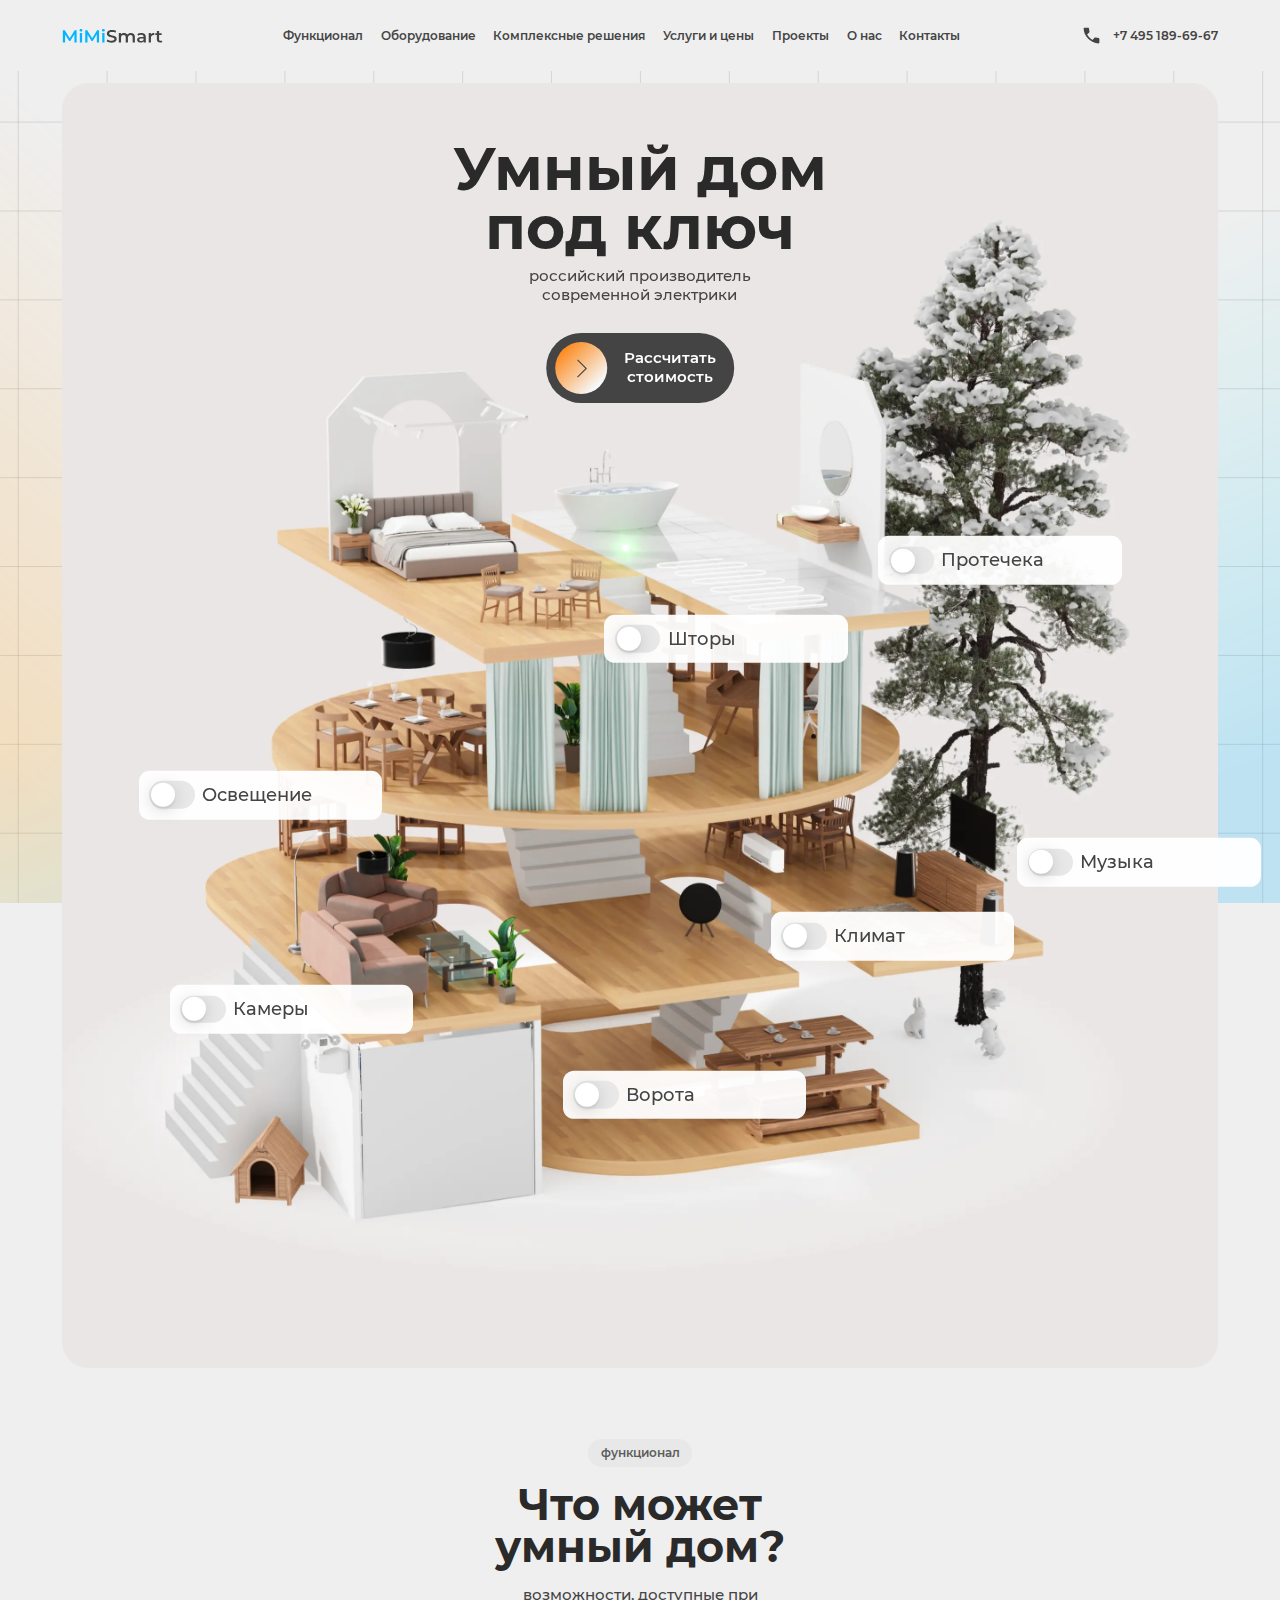
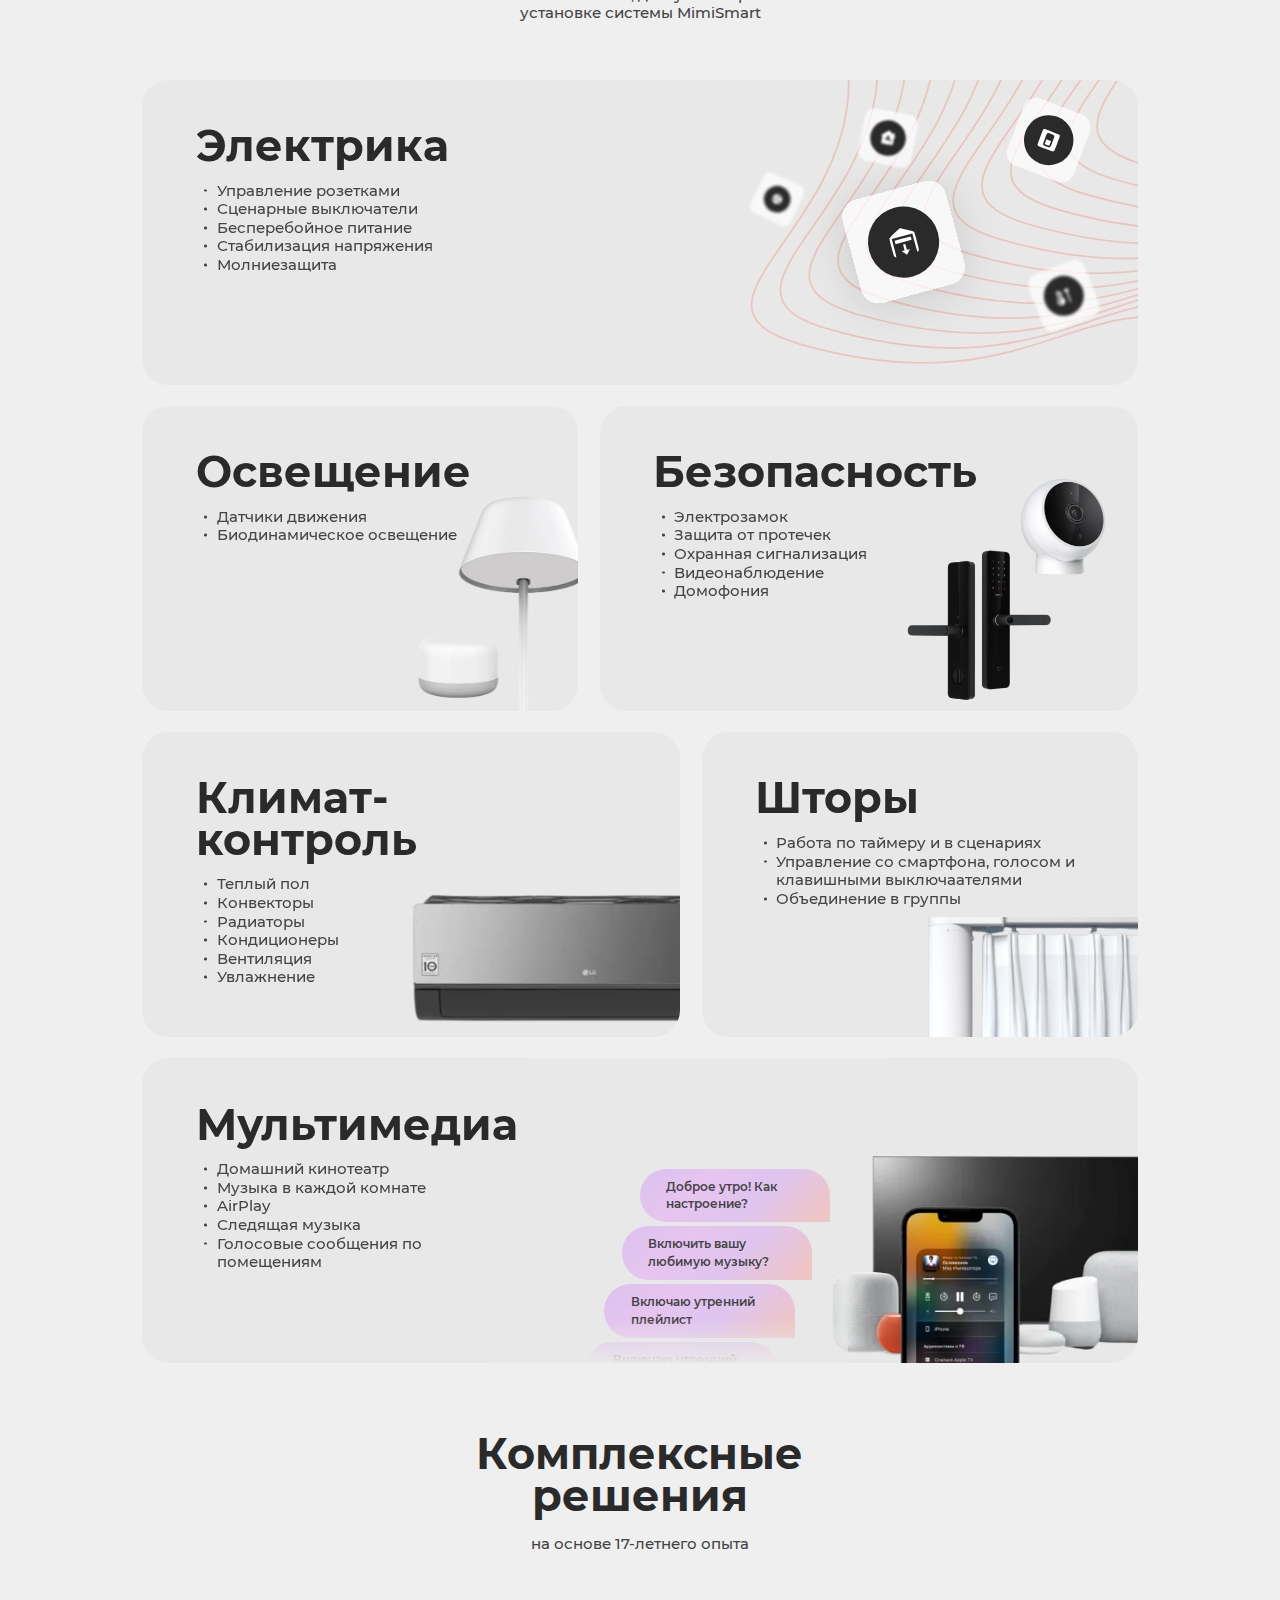
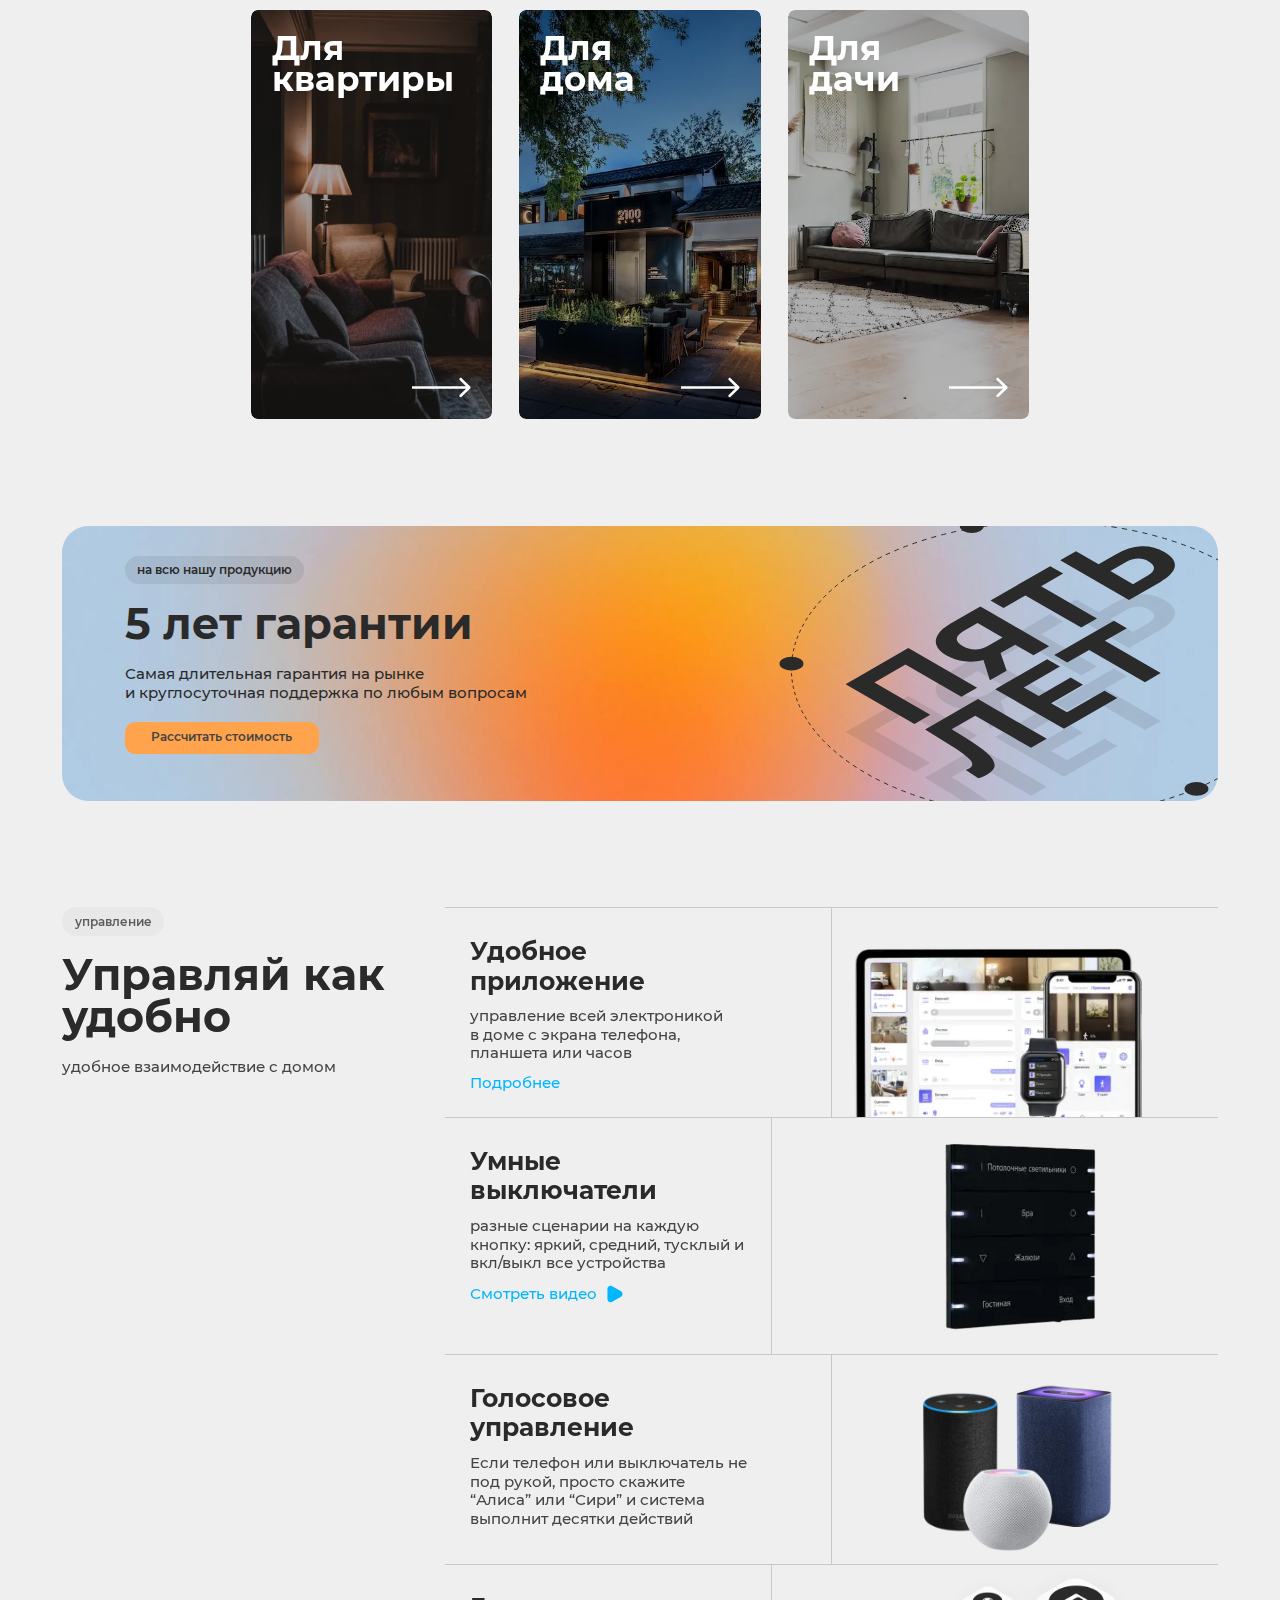
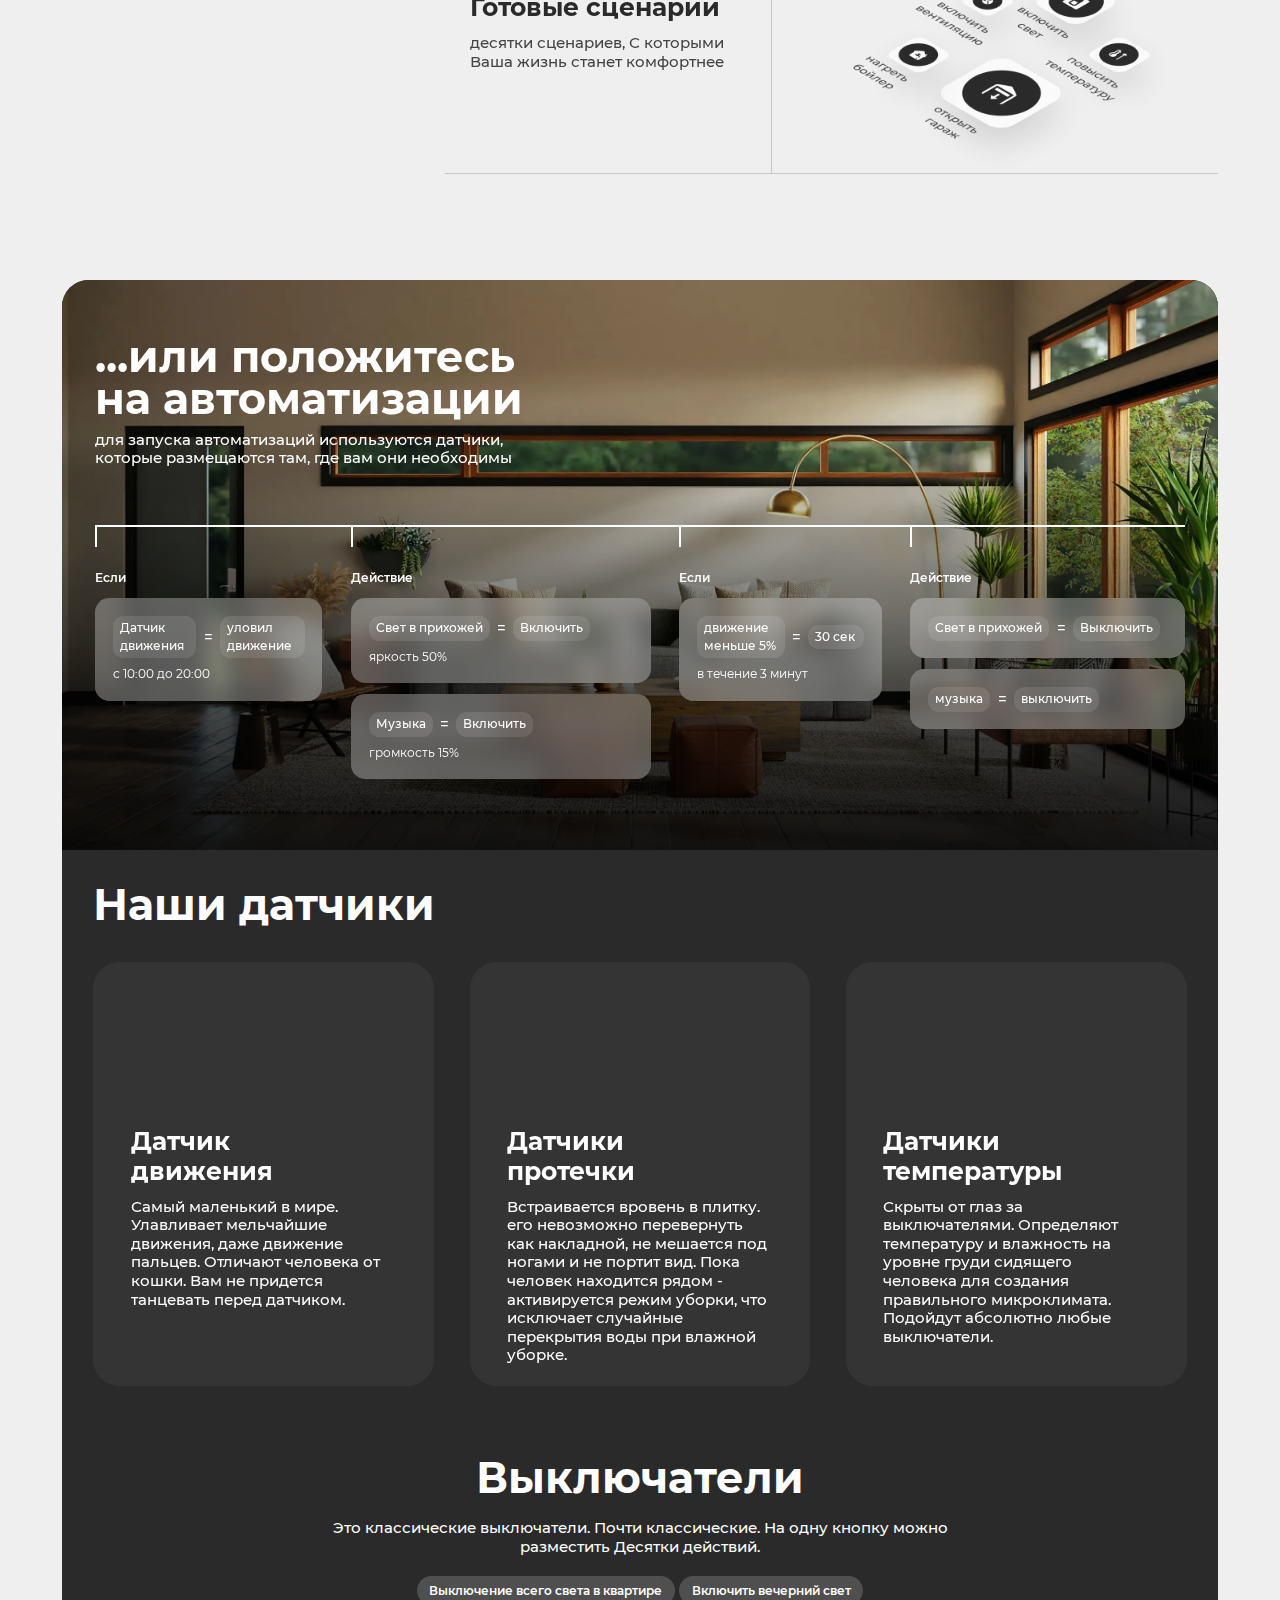
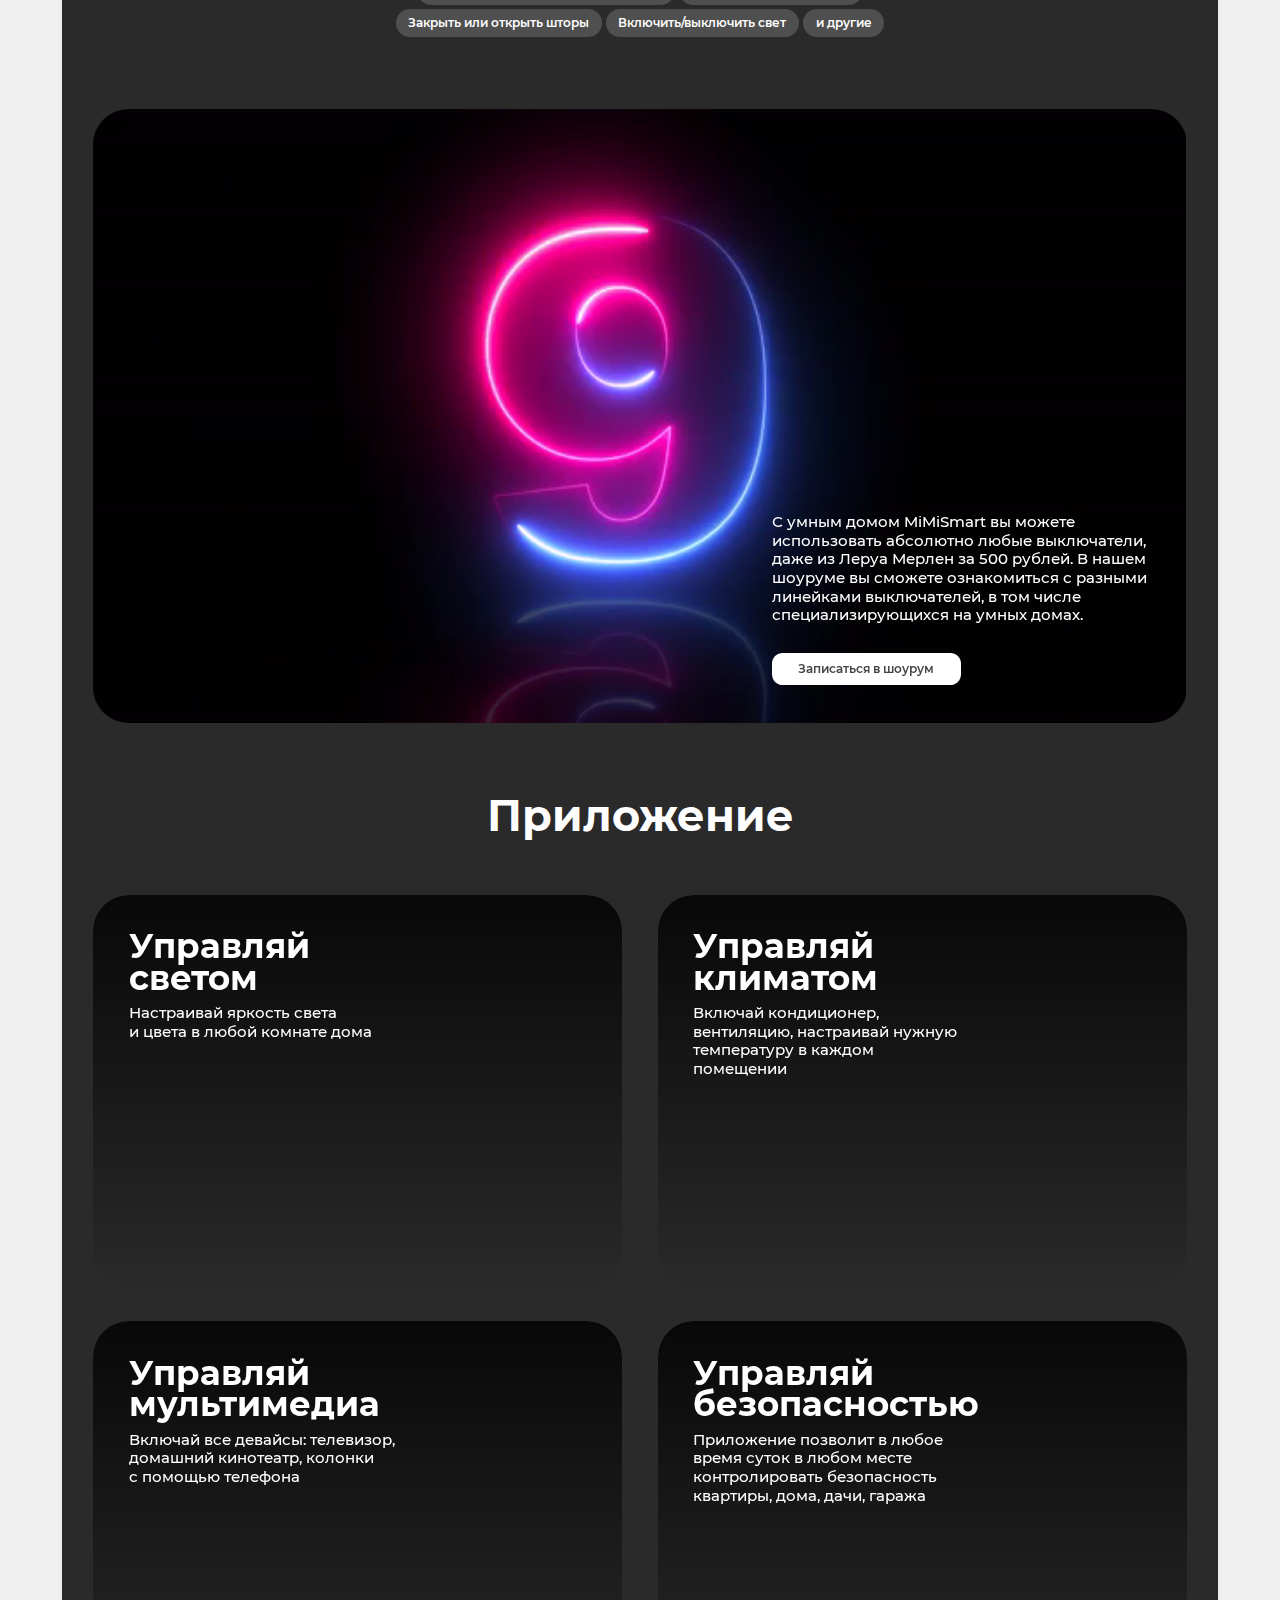
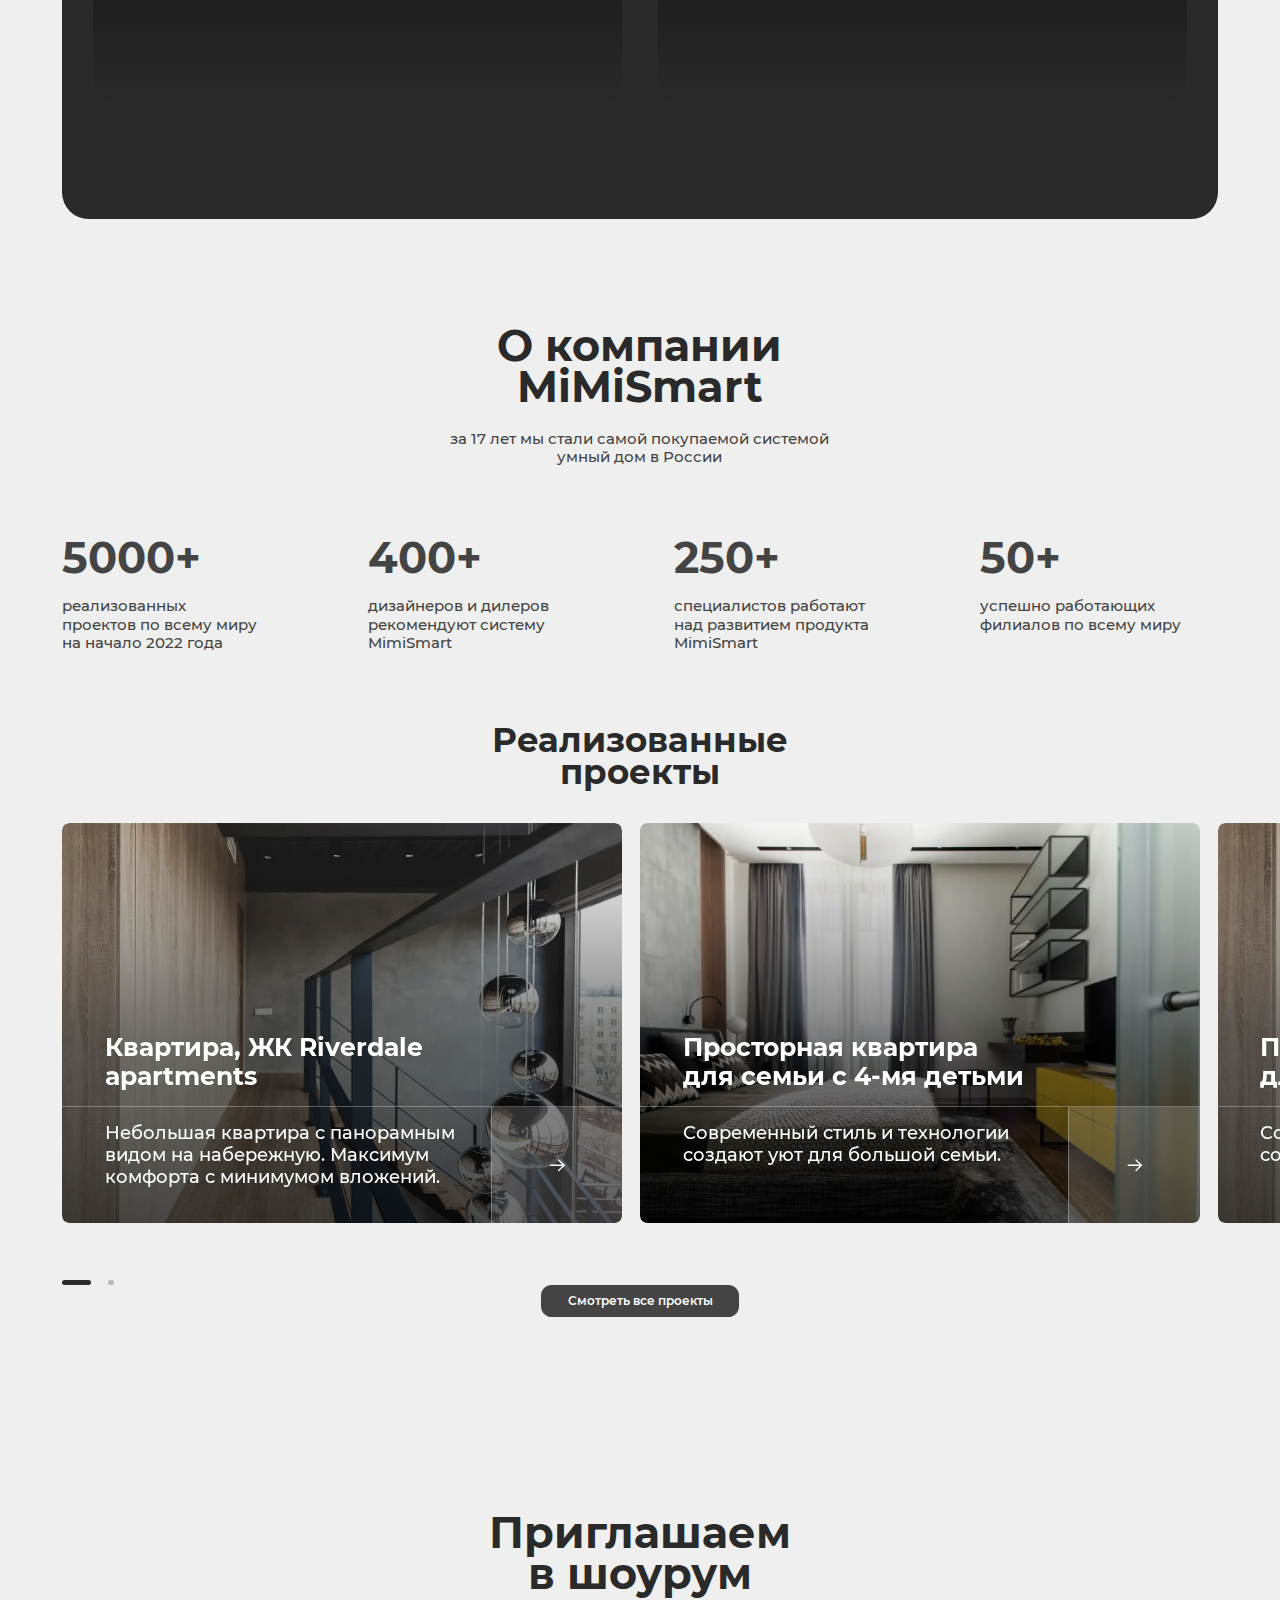
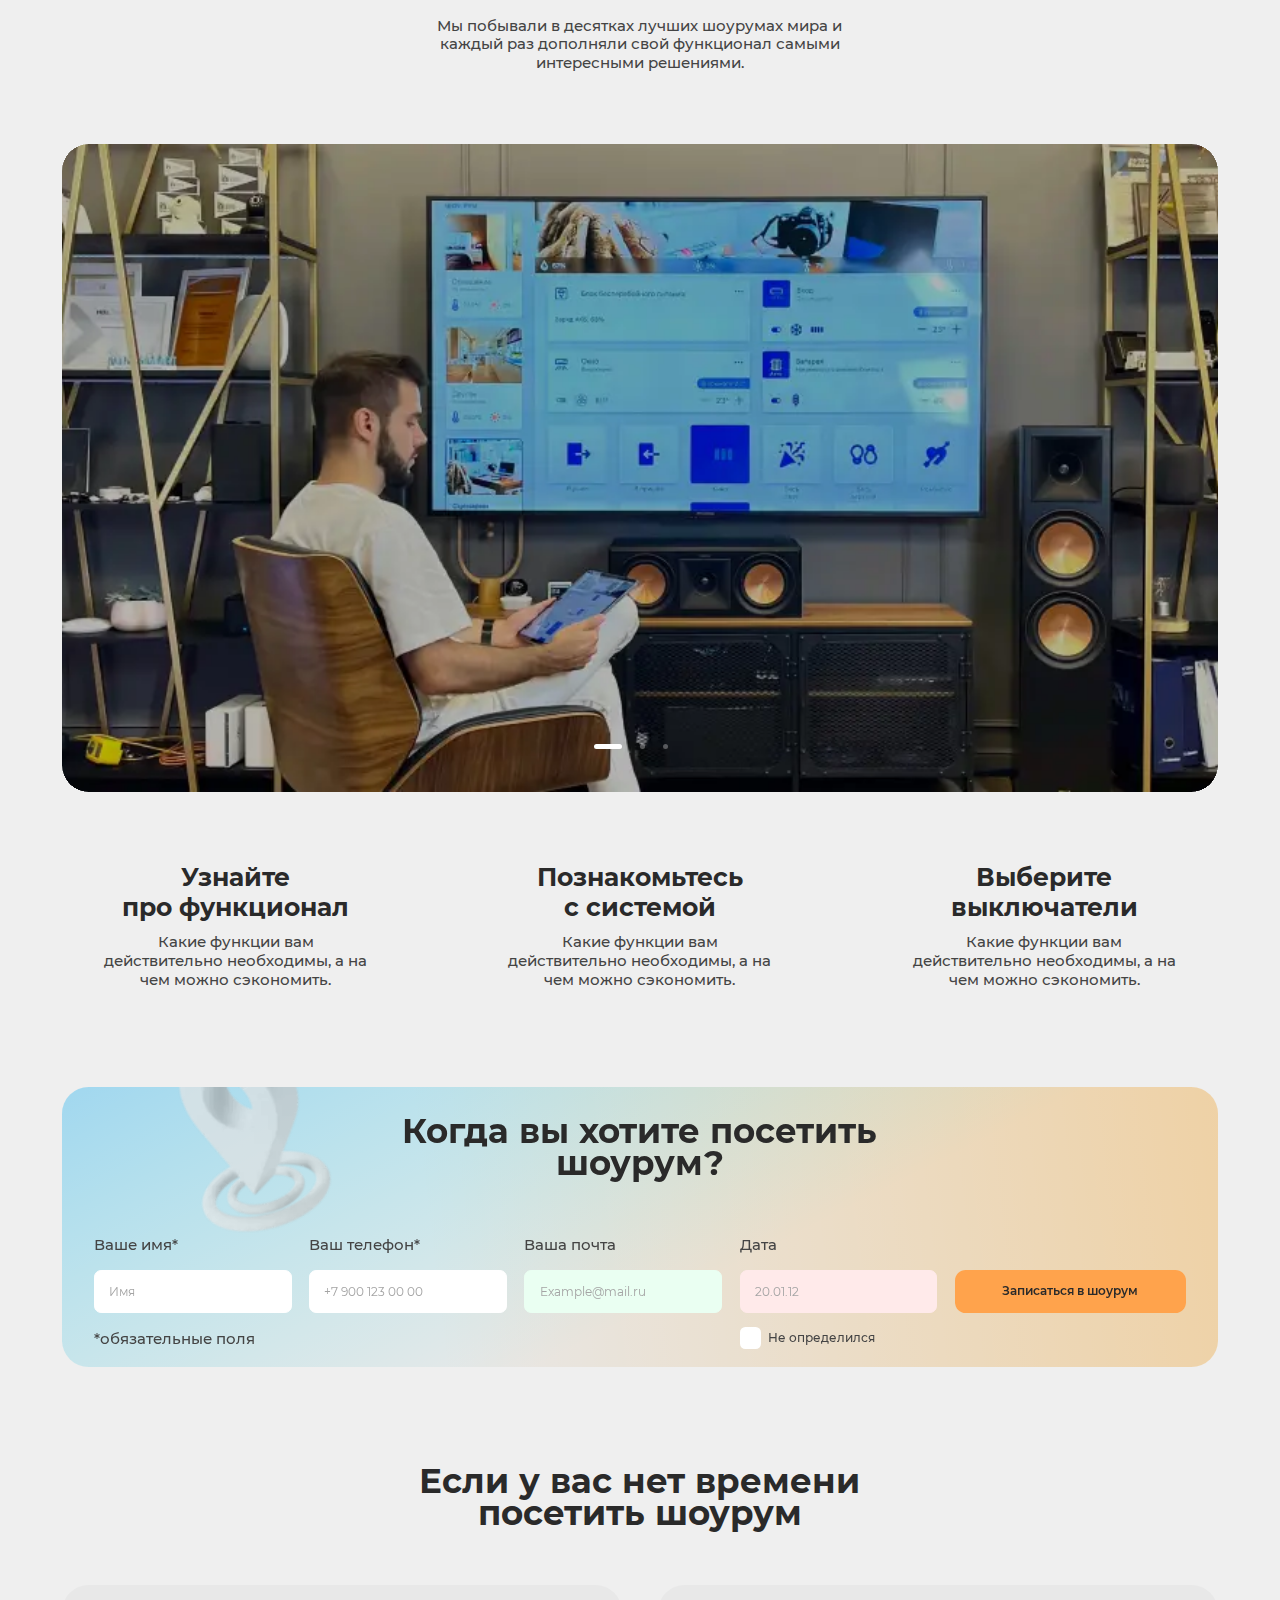
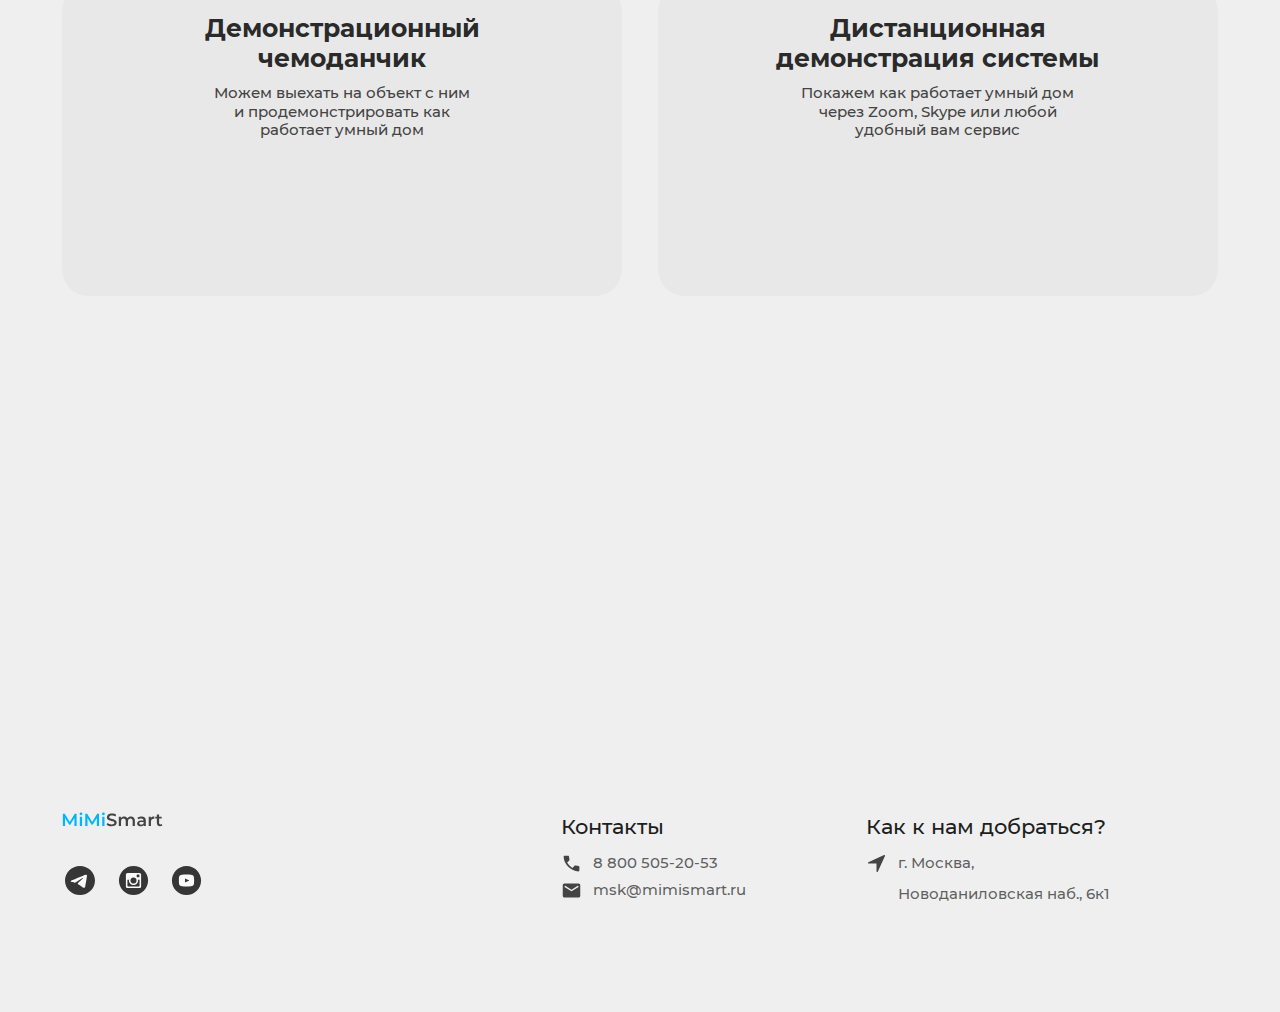
==== commit f84fb4a8: "fixed bugs" ====
--- a/index.html
+++ b/index.html
@@ -76,156 +76,135 @@
                             </div>
                             <div class="home__items">
                             <div class="home-item " style="left: 5.7%; top: 52.66%">
-    <div class="home-item__toggle">
-        <div class="m-switch">
-            <input type="checkbox">
-            <label></label>
-            <span class="text20">Освещение</span>
-        </div>
-    </div>
     <div class="home-card">
-    
-    <div class="home-card__img">
-        <img src="img/home.webp" alt="">
-    </div>
-    <div class="home-card__content">
-        <div class="text20">Освещение</div>
-        <div class="text17 gray-text">Основное освещение меняет цвет (от холодного к теплому) и яркость свечения» в зависимости от времени суток.</div>
-    </div>
-</div>
-
+        <div class="home-card__img">
+            <img src="img/home.webp" alt="">
+        </div>
+        <div class="home-card__content">
+            <div class="home-item__toggle">
+                <div class="m-switch">
+                    <input type="checkbox">
+                    <label></label>
+                    <span class="text20">Освещение</span>
+                </div>
+            </div>
+            <div class="text17 gray-text">Основное освещение меняет цвет (от холодного к теплому) и яркость свечения» в зависимости от времени суток.</div>
+        </div>
+    </div>
 </div>
 
 
                             <div class="home-item _bottom" style="left: 8.38%; top: 69.34%">
-    <div class="home-item__toggle">
-        <div class="m-switch">
-            <input type="checkbox">
-            <label></label>
-            <span class="text20">Камеры</span>
-        </div>
-    </div>
     <div class="home-card">
-    
-    <div class="home-card__img">
-        <img src="img/home.webp" alt="">
-    </div>
-    <div class="home-card__content">
-        <div class="text20">Камеры</div>
-        <div class="text17 gray-text">Основное освещение меняет цвет (от холодного к теплому) и яркость свечения» в зависимости от времени суток.</div>
-    </div>
-</div>
-
+        <div class="home-card__img">
+            <img src="img/home.webp" alt="">
+        </div>
+        <div class="home-card__content">
+            <div class="home-item__toggle">
+                <div class="m-switch">
+                    <input type="checkbox">
+                    <label></label>
+                    <span class="text20">Камеры</span>
+                </div>
+            </div>
+            <div class="text17 gray-text">Основное освещение меняет цвет (от холодного к теплому) и яркость свечения» в зависимости от времени суток.</div>
+        </div>
+    </div>
 </div>
 
 
                             <div class="home-item " style="left: 46%; top: 40.5%">
-    <div class="home-item__toggle">
-        <div class="m-switch">
-            <input type="checkbox">
-            <label></label>
-            <span class="text20">Шторы</span>
-        </div>
-    </div>
     <div class="home-card">
-    
-    <div class="home-card__img">
-        <img src="img/home.webp" alt="">
-    </div>
-    <div class="home-card__content">
-        <div class="text20">Шторы</div>
-        <div class="text17 gray-text">Основное освещение меняет цвет (от холодного к теплому) и яркость свечения» в зависимости от времени суток.</div>
-    </div>
-</div>
-
+        <div class="home-card__img">
+            <img src="img/home.webp" alt="">
+        </div>
+        <div class="home-card__content">
+            <div class="home-item__toggle">
+                <div class="m-switch">
+                    <input type="checkbox">
+                    <label></label>
+                    <span class="text20">Шторы</span>
+                </div>
+            </div>
+            <div class="text17 gray-text">Основное освещение меняет цвет (от холодного к теплому) и яркость свечения» в зависимости от времени суток.</div>
+        </div>
+    </div>
 </div>
 
 
                             <div class="home-item _bottom" style="left: 42.38%; top: 76%">
-    <div class="home-item__toggle">
-        <div class="m-switch">
-            <input type="checkbox">
-            <label></label>
-            <span class="text20">Ворота</span>
-        </div>
-    </div>
     <div class="home-card">
-    
-    <div class="home-card__img">
-        <img src="img/home.webp" alt="">
-    </div>
-    <div class="home-card__content">
-        <div class="text20">Ворота</div>
-        <div class="text17 gray-text">Основное освещение меняет цвет (от холодного к теплому) и яркость свечения» в зависимости от времени суток.</div>
-    </div>
-</div>
-
+        <div class="home-card__img">
+            <img src="img/home.webp" alt="">
+        </div>
+        <div class="home-card__content">
+            <div class="home-item__toggle">
+                <div class="m-switch">
+                    <input type="checkbox">
+                    <label></label>
+                    <span class="text20">Ворота</span>
+                </div>
+            </div>
+            <div class="text17 gray-text">Основное освещение меняет цвет (от холодного к теплому) и яркость свечения» в зависимости от времени суток.</div>
+        </div>
+    </div>
 </div>
 
 
                             <div class="home-item _right" style="left: 60.38%; top: 63.66%">
-    <div class="home-item__toggle">
-        <div class="m-switch">
-            <input type="checkbox">
-            <label></label>
-            <span class="text20">Климат</span>
-        </div>
-    </div>
     <div class="home-card">
-    
-    <div class="home-card__img">
-        <img src="img/home.webp" alt="">
-    </div>
-    <div class="home-card__content">
-        <div class="text20">Климат</div>
-        <div class="text17 gray-text">Основное освещение меняет цвет (от холодного к теплому) и яркость свечения» в зависимости от времени суток.</div>
-    </div>
-</div>
-
+        <div class="home-card__img">
+            <img src="img/home.webp" alt="">
+        </div>
+        <div class="home-card__content">
+            <div class="home-item__toggle">
+                <div class="m-switch">
+                    <input type="checkbox">
+                    <label></label>
+                    <span class="text20">Климат</span>
+                </div>
+            </div>
+            <div class="text17 gray-text">Основное освещение меняет цвет (от холодного к теплому) и яркость свечения» в зависимости от времени суток.</div>
+        </div>
+    </div>
 </div>
 
 
                             <div class="home-item " style="left: 69.7%; top: 34.4%">
-    <div class="home-item__toggle">
-        <div class="m-switch">
-            <input type="checkbox">
-            <label></label>
-            <span class="text20">Протечека</span>
-        </div>
-    </div>
     <div class="home-card">
-    
-    <div class="home-card__img">
-        <img src="img/home.webp" alt="">
-    </div>
-    <div class="home-card__content">
-        <div class="text20">Протечека</div>
-        <div class="text17 gray-text">Основное освещение меняет цвет (от холодного к теплому) и яркость свечения» в зависимости от времени суток.</div>
-    </div>
-</div>
-
+        <div class="home-card__img">
+            <img src="img/home.webp" alt="">
+        </div>
+        <div class="home-card__content">
+            <div class="home-item__toggle">
+                <div class="m-switch">
+                    <input type="checkbox">
+                    <label></label>
+                    <span class="text20">Протечека</span>
+                </div>
+            </div>
+            <div class="text17 gray-text">Основное освещение меняет цвет (от холодного к теплому) и яркость свечения» в зависимости от времени суток.</div>
+        </div>
+    </div>
 </div>
 
 
                             <div class="home-item _bottom" style="left: 81.7%; top: 57.9%">
-    <div class="home-item__toggle">
-        <div class="m-switch">
-            <input type="checkbox">
-            <label></label>
-            <span class="text20">Музыка</span>
-        </div>
-    </div>
     <div class="home-card">
-    
-    <div class="home-card__img">
-        <img src="img/home.webp" alt="">
-    </div>
-    <div class="home-card__content">
-        <div class="text20">Музыка</div>
-        <div class="text17 gray-text">Основное освещение меняет цвет (от холодного к теплому) и яркость свечения» в зависимости от времени суток.</div>
-    </div>
-</div>
-
+        <div class="home-card__img">
+            <img src="img/home.webp" alt="">
+        </div>
+        <div class="home-card__content">
+            <div class="home-item__toggle">
+                <div class="m-switch">
+                    <input type="checkbox">
+                    <label></label>
+                    <span class="text20">Музыка</span>
+                </div>
+            </div>
+            <div class="text17 gray-text">Основное освещение меняет цвет (от холодного к теплому) и яркость свечения» в зависимости от времени суток.</div>
+        </div>
+    </div>
 </div>
 
 
@@ -240,7 +219,7 @@
                                         <div class="home-card">
     
     <div class="home-card__content">
-        <div class="text20">Освещение</div>
+        <div class="text20 black-text2">Освещение</div>
         <div class="text17 gray-text">Основное освещение меняет цвет (от холодного к теплому) и яркость свечения» в зависимости от времени суток.</div>
     </div>
 </div>
@@ -250,7 +229,7 @@
                                         <div class="home-card">
     
     <div class="home-card__content">
-        <div class="text20">Камеры видеонаблюдения</div>
+        <div class="text20 black-text2">Камеры видеонаблюдения</div>
         <div class="text17 gray-text">Вы можете в online режиме наблюдать за тем, что происходит пока вас нет дома.</div>
     </div>
 </div>
@@ -260,7 +239,7 @@
                                         <div class="home-card">
     
     <div class="home-card__content">
-        <div class="text20">Шторы</div>
+        <div class="text20 black-text2">Шторы</div>
         <div class="text17 gray-text">Система самостоятельно откроет шторы или группы штор по времени суток или с вашей команды.</div>
     </div>
 </div>
@@ -270,7 +249,7 @@
                                         <div class="home-card">
     
     <div class="home-card__content">
-        <div class="text20">Ворота</div>
+        <div class="text20 black-text2">Ворота</div>
         <div class="text17 gray-text">Удобное открытие и закрытие любых электроворот и электрозамков по вашей команде.</div>
     </div>
 </div>
@@ -280,7 +259,7 @@
                                         <div class="home-card">
     
     <div class="home-card__content">
-        <div class="text20">Климат</div>
+        <div class="text20 black-text2">Климат</div>
         <div class="text17 gray-text">Климат Климат Климат Климат Климат Климат Климат</div>
     </div>
 </div>
@@ -290,7 +269,7 @@
                                         <div class="home-card">
     
     <div class="home-card__content">
-        <div class="text20">Защита от протечек</div>
+        <div class="text20 black-text2">Защита от протечек</div>
         <div class="text17 gray-text">Датчик врезается в плитку и выглядит эстетично. При протечке система самостоятельно перекроет воду.</div>
     </div>
 </div>
@@ -300,7 +279,7 @@
                                         <div class="home-card">
     
     <div class="home-card__content">
-        <div class="text20">Музыка</div>
+        <div class="text20 black-text2">Музыка</div>
         <div class="text17 gray-text">Музыка Музыка Музыка Музыка Музыка Музыка Музыка </div>
     </div>
 </div>
@@ -346,14 +325,14 @@
                                 </div>
                             </div>
                             <div class="can-card__paralax">
-                                <img src="img/paralax.svg" alt="" class="paralax-item paralax-item1">
-                                <img src="img/paralax2.svg" alt="" class="paralax-item paralax-item2">
-                                <img src="img/paralax3.svg" alt="" class="paralax-item paralax-item3">
-                                <img src="img/paralax4.svg" alt="" class="paralax-item paralax-item4">
-                                <img src="img/paralax5.svg" alt="" class="paralax-item paralax-item5">
-                            </div>
-                            <img class="can-card__line" src="img/lines.svg" alt="">
-                            <img src="img/paralax6.svg" alt="" class="can-card__paralax2">
+                                <img loading="lazy" src="img/paralax.svg" alt="" class="paralax-item paralax-item1">
+                                <img loading="lazy" src="img/paralax2.svg" alt="" class="paralax-item paralax-item2">
+                                <img loading="lazy" src="img/paralax3.svg" alt="" class="paralax-item paralax-item3">
+                                <img loading="lazy" src="img/paralax4.svg" alt="" class="paralax-item paralax-item4">
+                                <img loading="lazy" src="img/paralax5.svg" alt="" class="paralax-item paralax-item5">
+                            </div>
+                            <img loading="lazy" class="can-card__line" src="img/lines.svg" alt="">
+                            <img loading="lazy" src="img/paralax6.svg" alt="" class="can-card__paralax2">
                         </a>
                         <a href="" class="can-card _small">
                             <div class="can-card__content">
@@ -367,7 +346,7 @@
                                     </ul>
                                 </div>
                             </div>
-                            <img src="img/can.png" alt="" class="can-card__img">
+                            <img loading="lazy" src="img/can.webp" alt="" class="can-card__img">
                         </a>
                         <a href="" class="can-card _medium">
                             <div class="can-card__content">
@@ -384,7 +363,7 @@
                                     </ul>
                                 </div>
                             </div>
-                            <img src="img/can2.png" alt="" class="can-card__img">
+                            <img loading="lazy" src="img/can2.webp" alt="" class="can-card__img">
                         </a>
                         <a href="" class="can-card _medium">
                             <div class="can-card__content">
@@ -402,7 +381,7 @@
                                     </ul>
                                 </div>
                             </div>
-                            <img src="img/can3.png" alt="" class="can-card__img">
+                            <img loading="lazy" src="img/can3.webp" alt="" class="can-card__img">
                         </a>
                         <a href="" class="can-card _small">
                             <div class="can-card__content">
@@ -417,7 +396,7 @@
                                     </ul>
                                 </div>
                             </div>
-                            <img src="img/can4.png" alt="" class="can-card__img">
+                            <img loading="lazy" src="img/can4.webp" alt="" class="can-card__img">
                         </a>
                         <a href="" class="can-card _big">
                             <div class="can-card__content">
@@ -434,7 +413,7 @@
                                     </ul>
                                 </div>
                             </div>
-                            <img src="img/can5.png" alt="" class="can-card__img">
+                            <img loading="lazy" src="img/can5.webp" alt="" class="can-card__img">
                             <div class="can-card__chat">
                                 <div class="messages">
                                     <div class="message">
@@ -461,6 +440,11 @@
 
             <section class="solution">
                 <div class="container">
+                    <div class="can__top">
+                        <div class="badge">
+                            <span class="text14">для всех</span>
+                        </div>
+                    </div>
                     <div class="info-block">
                         <div class="text48 bold-text">
                             Комплексные решения
@@ -472,39 +456,39 @@
                     <div class="solution__grid">
                         <div class="solution-card">
     <div class="solution-card__img">
-        <img src="img/solution.webp" alt="">
+        <img loading="lazy" src="img/solution.webp" alt="">
     </div>
     <div class="solution-card__top">
         <div class="text38 bold-text">Для <br>квартиры</div>
     </div>
-    <img src="img/arrow3.svg" alt="" class="solution-card__arrow">
+    <img loading="lazy" src="img/arrow3.svg" alt="" class="solution-card__arrow">
 </div>
 
                         <div class="solution-card">
     <div class="solution-card__img">
-        <img src="img/solution2.webp" alt="">
+        <img loading="lazy" src="img/solution2.webp" alt="">
     </div>
     <div class="solution-card__top">
         <div class="text38 bold-text">Для <br>дома</div>
     </div>
-    <img src="img/arrow3.svg" alt="" class="solution-card__arrow">
+    <img loading="lazy" src="img/arrow3.svg" alt="" class="solution-card__arrow">
 </div>
 
                         <div class="solution-card">
     <div class="solution-card__img">
-        <img src="img/solution3.webp" alt="">
+        <img loading="lazy" src="img/solution3.webp" alt="">
     </div>
     <div class="solution-card__top">
         <div class="text38 bold-text">Для <br>дачи</div>
     </div>
-    <img src="img/arrow3.svg" alt="" class="solution-card__arrow">
+    <img loading="lazy" src="img/arrow3.svg" alt="" class="solution-card__arrow">
 </div>
 
                     </div>
                 </div>
             </section>
 
-            <section class="guarantee">
+            <section class="guarantee black-text2">
                 <div class="container _big">
                     <div class="guarantee__inner">
                         <div class="guarantee__content">
@@ -518,7 +502,7 @@
                             <div class="text48 bold-text">
                                 5 лет гарантии
                             </div>
-                            <div class="text17">
+                            <div class="text17 text15-mob">
                                 Самая длительная гарантия на рынке и круглосуточная поддержка по любым вопросам
                             </div>
                             <div class="guarantee__nav">
@@ -571,7 +555,7 @@
         
     </div>
     <div class="comfort-item__media">
-        <img src="img/comfort.webp" alt="" class="comfort-item__img">
+        <img loading="lazy" src="img/comfort5.webp" alt="" class="comfort-item__img">
         
     </div>
 </div>
@@ -595,7 +579,7 @@
         
     </div>
     <div class="comfort-item__media">
-        <img src="img/comfort2.webp" alt="" class="comfort-item__img">
+        <img loading="lazy" src="img/comfort2.webp" alt="" class="comfort-item__img">
         
     </div>
 </div>
@@ -613,7 +597,7 @@
         
     </div>
     <div class="comfort-item__media">
-        <img src="img/comfort3.webp" alt="" class="comfort-item__img">
+        <img loading="lazy" src="img/comfort3.webp" alt="" class="comfort-item__img">
         
         <div class="siri">
             <video autoplay muted playsinline loop id="video2" src="videos/siri.mp4"></video>
@@ -635,7 +619,7 @@
         
     </div>
     <div class="comfort-item__media">
-        <img src="img/comfort4.webp" alt="" class="comfort-item__img">
+        <img loading="lazy" src="img/comfort4.webp" alt="" class="comfort-item__img">
         
     </div>
 </div>
@@ -801,7 +785,7 @@
                             </div>
                             <div class="sensor__grid">
                                 <div class="sensor-card">
-    <img src="img/sensor.webp" alt="" class="sensor-card__img">
+    <img loading="lazy" src="img/sensor.webp" alt="" class="sensor-card__img">
     <div class="sensor-card__info">
         <div class="text28 bold-text">
             Датчик движения
@@ -813,7 +797,7 @@
 </div>
 
                                 <div class="sensor-card">
-    <img src="img/sensor2.webp" alt="" class="sensor-card__img">
+    <img loading="lazy" src="img/sensor2.webp" alt="" class="sensor-card__img">
     <div class="sensor-card__info">
         <div class="text28 bold-text">
             Датчики протечки
@@ -825,7 +809,7 @@
 </div>
 
                                 <div class="sensor-card">
-    <img src="img/sensor3.webp" alt="" class="sensor-card__img">
+    <img loading="lazy" src="img/sensor3.webp" alt="" class="sensor-card__img">
     <div class="sensor-card__info">
         <div class="text28 bold-text">
             Датчики температуры
@@ -867,19 +851,19 @@
                             </div>
                             <div class="switches__partners">
                                 <div class="partner-item">
-                                    <img src="img/partner8.svg" alt="">
+                                    <img loading="lazy" src="img/partner8.svg" alt="">
                                 </div>
                                 <div class="partner-item">
-                                    <img src="img/partner9.svg" alt="">
+                                    <img loading="lazy" src="img/partner9.svg" alt="">
                                 </div>
                                 <div class="partner-item">
-                                    <img src="img/partner10.svg" alt="">
+                                    <img loading="lazy" src="img/partner10.svg" alt="">
                                 </div>
                                 <div class="partner-item">
-                                    <img src="img/partner11.svg" alt="">
+                                    <img loading="lazy" src="img/partner11.svg" alt="">
                                 </div>
                                 <div class="partner-item">
-                                    <img src="img/partner12.svg" alt="">
+                                    <img loading="lazy" src="img/partner12.svg" alt="">
                                 </div>
                             </div>
                             <div class="switches-info">
@@ -907,7 +891,7 @@
                             <div class="apps__grid">
                                 <div class="app-card">
     <div class="app-card__bg">
-        <img src="img/app-bg5.webp" alt="">
+        <img loading="lazy" src="img/app-bg5.webp" alt="">
     </div>
     <div class="app-card__content">
         <div class="text38 text24-mob bold-text">
@@ -918,13 +902,13 @@
         </div>
     </div>
     <div class="app-card__img">
-        <img src="img/app5.webp" alt="">
+        <img loading="lazy" src="img/app5.webp" alt="">
     </div>
 </div>
 
                                 <div class="app-card">
     <div class="app-card__bg">
-        <img src="img/app-bg6.webp" alt="">
+        <img loading="lazy" src="img/app-bg6.webp" alt="">
     </div>
     <div class="app-card__content">
         <div class="text38 text24-mob bold-text">
@@ -935,13 +919,13 @@
         </div>
     </div>
     <div class="app-card__img">
-        <img src="img/app2.webp" alt="">
+        <img loading="lazy" src="img/app2.webp" alt="">
     </div>
 </div>
 
                                 <div class="app-card">
     <div class="app-card__bg">
-        <img src="img/app-bg7.webp" alt="">
+        <img loading="lazy" src="img/app-bg7.webp" alt="">
     </div>
     <div class="app-card__content">
         <div class="text38 text24-mob bold-text">
@@ -952,13 +936,13 @@
         </div>
     </div>
     <div class="app-card__img">
-        <img src="img/app3.webp" alt="">
+        <img loading="lazy" src="img/app3.webp" alt="">
     </div>
 </div>
 
                                 <div class="app-card">
     <div class="app-card__bg">
-        <img src="img/app-bg8.webp" alt="">
+        <img loading="lazy" src="img/app-bg8.webp" alt="">
     </div>
     <div class="app-card__content">
         <div class="text38 text24-mob bold-text">
@@ -969,7 +953,7 @@
         </div>
     </div>
     <div class="app-card__img">
-        <img src="img/app4.webp" alt="">
+        <img loading="lazy" src="img/app4.webp" alt="">
     </div>
 </div>
 
@@ -982,11 +966,11 @@
             <section class="about">
                 <div class="container _big">
                     <div class="info-block">
-                        <div class="text48 bold-text">
+                        <div class="text48 text30-mob bold-text">
                             О компании MiMiSmart
                         </div>
                         <div class="text17">
-                            за 17 лет мы стали самой покупаемой системой умный дом в России
+                            <span>за 17 лет мы стали</span> самой покупаемой системой <span>умный дом в России</span>
                         </div>
                     </div>
                     <div class="about__items">
@@ -1048,7 +1032,7 @@
                 <div class="swiper-slide">
                     <a href="" class="project-card">
     <div class="project-card__img">
-        <img src="img/project.webp" alt="">
+        <img loading="lazy" src="img/project.webp" alt="">
     </div>
     <div class="project-card__content">
         <div class="project-card__top">
@@ -1061,7 +1045,7 @@
                 <div class="text20 text15-mob">Небольшая квартира с панорамным видом на набережную. Максимум комфорта с минимумом вложений.</div>
             </div>
             <button class="project-card__btn">
-                <img src="img/arrow4.svg" alt="">
+                <img loading="lazy" src="img/arrow4.svg" alt="">
             </button>
         </div>
     </div>
@@ -1071,7 +1055,7 @@
                 <div class="swiper-slide">
                     <a href="" class="project-card">
     <div class="project-card__img">
-        <img src="img/project2.webp" alt="">
+        <img loading="lazy" src="img/project2.webp" alt="">
     </div>
     <div class="project-card__content">
         <div class="project-card__top">
@@ -1084,7 +1068,7 @@
                 <div class="text20 text15-mob">Современный стиль и технологии создают уют для большой семьи.</div>
             </div>
             <button class="project-card__btn">
-                <img src="img/arrow4.svg" alt="">
+                <img loading="lazy" src="img/arrow4.svg" alt="">
             </button>
         </div>
     </div>
@@ -1094,7 +1078,7 @@
                 <div class="swiper-slide">
                     <a href="" class="project-card">
     <div class="project-card__img">
-        <img src="img/project.webp" alt="">
+        <img loading="lazy" src="img/project.webp" alt="">
     </div>
     <div class="project-card__content">
         <div class="project-card__top">
@@ -1107,7 +1091,7 @@
                 <div class="text20 text15-mob">Современный стиль и технологии создают уют для большой семьи.</div>
             </div>
             <button class="project-card__btn">
-                <img src="img/arrow4.svg" alt="">
+                <img loading="lazy" src="img/arrow4.svg" alt="">
             </button>
         </div>
     </div>
@@ -1131,25 +1115,25 @@
                 <div class="container _big">
     <div class="partners__grid">
         <div class="partner-item">
-            <img src="img/partner.svg" alt="">
+            <img loading="lazy" src="img/partner.svg" alt="">
         </div>
         <div class="partner-item">
-            <img src="img/partner2.svg" alt="">
+            <img loading="lazy" src="img/partner2.svg" alt="">
         </div>
         <div class="partner-item">
-            <img src="img/partner3.svg" alt="">
+            <img loading="lazy" src="img/partner3.svg" alt="">
         </div>
         <div class="partner-item">
-            <img src="img/partner4.svg" alt="">
+            <img loading="lazy" src="img/partner4.svg" alt="">
         </div>
         <div class="partner-item">
-            <img src="img/partner5.svg" alt="">
+            <img loading="lazy" src="img/partner5.svg" alt="">
         </div>
         <div class="partner-item">
-            <img src="img/partner6.svg" alt="">
+            <img loading="lazy" src="img/partner6.svg" alt="">
         </div>
         <div class="partner-item">
-            <img src="img/partner7.svg" alt="">
+            <img loading="lazy" src="img/partner7.svg" alt="">
         </div>
     </div>
 </div>
@@ -1172,17 +1156,17 @@
         <div class="swiper-wrapper">
             <div class="swiper-slide">
                 <div class="invent-slider__img">
-                    <img src="img/invent.png" alt="">
+                    <img loading="lazy" src="img/invent.webp" alt="">
                 </div>
             </div>
             <div class="swiper-slide">
                 <div class="invent-slider__img">
-                    <img src="img/invent.png" alt="">
+                    <img loading="lazy" src="img/invent.webp" alt="">
                 </div>
             </div>
             <div class="swiper-slide">
                 <div class="invent-slider__img">
-                    <img src="img/invent.png" alt="">
+                    <img loading="lazy" src="img/invent.webp" alt="">
                 </div>
             </div>
         </div>
@@ -1287,7 +1271,7 @@
         </div>
     </div>
     <div class="opportunity-card__icon">
-        <img src="img/opportunity-icon.webp" alt="">
+        <img loading="lazy" src="img/opportunity-icon.webp" alt="">
     </div>
 </div>
 
@@ -1303,7 +1287,7 @@
         </div>
     </div>
     <div class="opportunity-card__icon">
-        <img src="img/opportunity-icon2.webp" alt="">
+        <img loading="lazy" src="img/opportunity-icon2.webp" alt="">
     </div>
 </div>
 
--- a/css/style.min.css
+++ b/css/style.min.css
@@ -1,2 +1,2 @@
-@font-face{font-family:Montserrat;src:url(../fonts/Montserrat-Light.ttf) format("ttf"),url(../fonts/Montserrat-Light.woff) format("woff");font-weight:300;font-style:normal;font-display:swap}@font-face{font-family:Montserrat;src:url(../fonts/Montserrat-Regular.ttf) format("ttf"),url(../fonts/Montserrat-Regular.woff) format("woff");font-weight:400;font-style:normal;font-display:swap}@font-face{font-family:Montserrat;src:url(../fonts/Montserrat-Medium.ttf) format("ttf"),url(../fonts/Montserrat-Medium.woff) format("woff");font-weight:500;font-style:normal;font-display:swap}@font-face{font-family:Montserrat;src:url(../fonts/Montserrat-SemiBold.ttf) format("ttf"),url(../fonts/Montserrat-SemiBold.woff) format("woff");font-weight:600;font-style:normal;font-display:swap}@font-face{font-family:Montserrat;src:url(../fonts/Montserrat-Bold.ttf) format("ttf"),url(../fonts/Montserrat-Bold.woff) format("woff");font-weight:700;font-style:normal;font-display:swap}*,::after,::before{margin:0;padding:0;-webkit-box-sizing:border-box;box-sizing:border-box;-webkit-font-smoothing:antialiased!important;-webkit-tap-highlight-color:transparent;outline:0!important}h1,h2,h3,h4,h5,h6{font-weight:400}a,body,div,form,h1,h2,h3,h4,h5,li,p,ul{margin:0;padding:0;border:0;text-decoration:none;line-height:1}button,input,textarea{outline:0!important;-webkit-transition:.125s;-o-transition:.125s;transition:.125s;font-family:inherit}input:active,input[type=checkbox]:focus,input[type=file]:focus,input[type=radio]:focus,input[type=text]:focus{outline:0!important}::-webkit-input-placeholder{color:#222}::-moz-placeholder{color:#222}:-moz-placeholder{color:#222}:-ms-input-placeholder{color:#222}input::-webkit-inner-spin-button,input::-webkit-outer-spin-button{-webkit-appearance:none;margin:0}input[type=number]{-moz-appearance:textfield}html{height:100%;scroll-behavior:smooth;width:100%}svg{-ms-flex-negative:0;flex-shrink:0}path,svg{-webkit-transition:.125s;-o-transition:.125s;transition:.125s}a{color:inherit;text-decoration:none;-webkit-transition:125ms;-o-transition:125ms;transition:125ms}a:focus,a:hover{text-decoration:none!important}li,ul{margin:0;padding:0;list-style:none}i{line-height:100%}fieldset{min-width:0;padding:0;margin:0;border:0}button{cursor:pointer;border:none;outline:0;-webkit-box-sizing:border-box;box-sizing:border-box;-webkit-transition:125ms;-o-transition:125ms;transition:125ms;background-color:inherit;font-size:1em}.swiper-button-next,.swiper-button-prev{z-index:2}.swiper-button-next::after,.swiper-button-prev::after{display:none}html.fixed-body{overflow-y:hidden}.wrapper{min-height:100vh;display:-webkit-box;display:-ms-flexbox;display:flex;-webkit-box-orient:vertical;-webkit-box-direction:normal;-ms-flex-direction:column;flex-direction:column;-ms-flex-negative:0;flex-shrink:0}.content{-webkit-box-flex:1;-ms-flex-positive:1;flex-grow:1;display:-webkit-box;display:-ms-flexbox;display:flex;-webkit-box-orient:vertical;-webkit-box-direction:normal;-ms-flex-direction:column;flex-direction:column;width:100%}.m-page{width:calc(100vw - (100vw - 100%));overflow-x:hidden;font-family:Montserrat,sans-serif;font-weight:500;color:#444;background-color:#efefef;font-size:calc(1440px * (16 / 1440))}@media screen and (max-width:1440px){.m-page{font-size:calc(100vw * (16 / 1440))}}.m-page.fixed-body,.m-page.fixed-body2{overflow-y:hidden}.container{max-width:1440px;width:100%;margin:0 auto;padding:0 10em}@media screen and (min-width:993px){.container._big{padding:0 4.375em}}a:hover{color:#fc891c}@media screen and (max-width:992px){.m-page{font-size:calc(100vw * .0208333)}.container{padding:0 .625em}}@media screen and (max-width:576px){.m-page{font-size:calc(100vw * (16 / 420))}}.text68{font-size:4.25em;line-height:97%}.text48{font-size:3em;line-height:97%}.text40{font-size:2.5em;line-height:110%}.text38{font-size:2.375em;line-height:94.7%}.text28{font-size:1.75em;line-height:120%}.text24{font-size:1.5em;line-height:140%}.text20{font-size:1.25em;line-height:125%}._list li,.text17{font-size:1.0625em;line-height:123%}.text14{font-size:.875em;line-height:143%}.text13{font-size:.8125em;line-height:123%}.bold-text{font-weight:700}.semi-bold-text{font-weight:600}.regular-text{font-weight:400}.gray-text{color:#a4a4a4}.black-text2{color:#2a2a2a}._list{padding-left:.625em}._list li{display:-webkit-box;display:-ms-flexbox;display:flex}._list li:before{content:'';display:block;-ms-flex-negative:0;flex-shrink:0;width:.1875em;height:.1875em;background-color:#444;border-radius:50%;margin-right:.625em;-webkit-transform:translateY(.5em);-ms-transform:translateY(.5em);transform:translateY(.5em)}.text-center{text-align:center}@media screen and (max-width:992px){.text68{font-size:3em;line-height:123%}.text48{font-size:1.5em;line-height:121%}._list li{font-size:.9375em}.text30-mob{font-size:1.875em;line-height:123%}.text24-mob{font-size:1.5em;line-height:121%}.text20-mob{font-size:1.25em}.text15-mob{font-size:.9375em;line-height:140%}.text14-mob{font-size:.875em;line-height:121%}}.m-btn{display:-webkit-box;display:-ms-flexbox;display:flex;-webkit-box-align:center;-ms-flex-align:center;align-items:center;-webkit-box-pack:center;-ms-flex-pack:center;justify-content:center;-webkit-transition:.225s ease-out;-o-transition:.225s ease-out;transition:.225s ease-out;padding:0 1.875em;font-weight:600;height:2.25em;border-radius:.75em}.m-btn:focus{-webkit-box-shadow:none;box-shadow:none}.m-btn span{font-size:.8125em;line-height:130%}.m-btn-primary,.m-btn-primary:hover,.m-btn-white,.m-btn-white:hover{color:#444}.m-btn-primary:active,.m-btn-white:active{background-color:#00b7ff;color:#444}.m-btn-primary:disabled,.m-btn-white:disabled{background-color:#a4a4a4;color:#444}.m-btn-primary{background-color:#ffa34c}.m-btn-primary:hover{background-color:#fc891c}.m-btn-white{background-color:#fff}.m-btn-white:hover{background-color:#efefef}.m-btn-black{background-color:#444;color:#fff}.m-btn-black:hover{background-color:#2a2a2a;color:#fff}.m-btn-black:active{background-color:#00b7ff;color:#fff}.m-btn-black:disabled{background-color:#a4a4a4;color:#fff}.m-link{display:-webkit-box;display:-ms-flexbox;display:flex;-webkit-box-align:center;-ms-flex-align:center;align-items:center;color:#444}.m-link span{font-size:1.0625em;line-height:123%}.m-link img{width:1.5em;-ms-flex-negative:0;flex-shrink:0;display:block;margin-left:.5em}.m-link:hover{color:#00b7ff}.m-link:active{color:#00a2e1}.m-link:disabled{color:#a4a4a4}@media screen and (max-width:576px){.m-link span{font-size:.9375em}}.fg{position:relative;margin:0}.fg input{border:1px solid #fff;background-color:#fff;padding:0 1.14em;height:3.5em;width:100%;border-radius:.57em;font-size:.875em;color:#444}.fg input::-webkit-input-placeholder{color:#a4a4a4}.fg input::-moz-placeholder{color:#a4a4a4}.fg input:-ms-input-placeholder{color:#a4a4a4}.fg input::-ms-input-placeholder{color:#a4a4a4}.fg input::placeholder{color:#a4a4a4}.fg input:focus{border-color:#a4a4a4}.fg>label{margin-bottom:1em;display:block}.fg ._success-field{background:#eafff2;border-color:#eafff2}.fg ._error-field{background:#ffeaea;border-color:#ffeaea}.m-check,.m-switch{position:relative}.m-check input,.m-switch input{position:absolute;opacity:0;width:100%;height:100%;left:0;top:0;z-index:2;cursor:pointer}.m-check label{padding:.22em 0 .22em 2em;position:relative;min-height:1.5em;cursor:pointer;display:block}.m-check label:before{content:'';position:absolute;z-index:1;background-color:#fff;width:1.5em;height:1.5em;left:0;top:0;-webkit-transition:.1s;-o-transition:.1s;transition:.1s}.m-check .text14{line-height:121%;display:block}.m-switch{display:-webkit-box;display:-ms-flexbox;display:flex;-webkit-box-align:center;-ms-flex-align:center;align-items:center}.m-switch input:checked+label:before{background-color:#34c759;left:1.375em}.m-switch label{width:3.1875em;height:1.9375em;-ms-flex-negative:0;flex-shrink:0;margin-right:.5em;background-color:#e8e8e8;border-radius:2em;position:relative}.m-switch label:before{content:'';position:absolute;top:.125em;left:.125em;width:1.6875em;height:1.6875em;background-color:#fff;-webkit-filter:drop-shadow(0 3px 1px rgba(0,0,0,.06)) drop-shadow(0 3px 8px rgba(0,0,0,.15));filter:drop-shadow(0 3px 1px rgba(0,0,0,.06)) drop-shadow(0 3px 8px rgba(0,0,0,.15));border-radius:50%;-webkit-transition:left .4s,background-color .2s;-o-transition:left .4s,background-color .2s;transition:left .4s,background-color .2s}.m-check input:checked+label:before{background-image:url(../img/check.svg)}.m-check label:before{border-radius:.375em;background-size:1em auto;background-repeat:no-repeat;background-position:center}.info-block{margin:0 auto;max-width:34em;text-align:center;display:grid;grid-template-columns:100%;gap:.75em}.info-block .bold-text{color:#2a2a2a}.info-block .text17{max-width:20em;width:100%;margin:0 auto}.calc-btn{padding:0 1.38em 0 5.3125em;background-color:#444;height:4.9375em;display:-webkit-box;display:-ms-flexbox;display:flex;-webkit-box-align:center;-ms-flex-align:center;align-items:center;border-radius:2.8125em;font-weight:600;color:#fff;position:relative;-webkit-transition:.3s;-o-transition:.3s;transition:.3s;width:13.19em;overflow:hidden}.calc-btn__wrap{display:-webkit-box;display:-ms-flexbox;display:flex}.calc-btn__icon{width:3.6875em;height:3.6875em;display:-webkit-box;display:-ms-flexbox;display:flex;-webkit-box-align:center;-ms-flex-align:center;align-items:center;-webkit-box-pack:center;-ms-flex-pack:center;justify-content:center;border-radius:50%;position:absolute;top:.625em;left:.625em;background:-o-linear-gradient(315deg,#fc891c 14.04%,#f6fcff 84.45%);background:linear-gradient(135deg,#fc891c 14.04%,#f6fcff 84.45%);-webkit-transition:.6s;-o-transition:.6s;transition:.6s;z-index:2;text-align:left}.calc-btn__text{position:absolute;right:1.2em;top:50%;-webkit-transform:translateY(-50%);-ms-transform:translateY(-50%);transform:translateY(-50%);-webkit-transition:right .6s,-webkit-filter .3s;transition:right .6s,filter .3s,-webkit-filter .3s;-o-transition:right .6s,filter .3s}.calc-btn._hover-state{background:-webkit-gradient(linear,left bottom,left top,from(rgba(52,199,89,.5)),to(rgba(52,199,89,.5))),#444;background:-o-linear-gradient(bottom,rgba(52,199,89,.5) 0,rgba(52,199,89,.5) 100%),#444;background:linear-gradient(0deg,rgba(52,199,89,.5) 0,rgba(52,199,89,.5) 100%),#444;padding:0 3.4em}.calc-btn._hover-state .calc-btn__icon{left:100%;-webkit-transform:translateX(-100%);-ms-transform:translateX(-100%);transform:translateX(-100%);margin-left:-.625em}.calc-btn._hover-state .calc-btn__text{right:100%;-webkit-transform:translate(100%,-50%);-ms-transform:translate(100%,-50%);transform:translate(100%,-50%);margin-right:-1.25em;-webkit-filter:blur(2px);filter:blur(2px)}.calc-btn._hover-state2{background:#34c759}.calc-btn._hover-state2 .calc-btn__text{-webkit-filter:blur(0);filter:blur(0)}.swiper-pagination{position:static;margin-top:1.5em;display:-webkit-box;display:-ms-flexbox;display:flex;-webkit-box-align:center;-ms-flex-align:center;align-items:center;-webkit-box-pack:unset;-ms-flex-pack:unset;justify-content:unset}.swiper-pagination-bullet{opacity:1;background-color:rgba(25,26,31,.25);width:.375em;height:.375em;margin:0 1.25em 0 0!important;border-radius:.25em}.swiper-pagination-bullet-active{width:2em;background:#2b2b2b}.swiper-pagination._white .swiper-pagination-bullet{background-color:rgba(255,255,255,.3)}.swiper-pagination._white .swiper-pagination-bullet-active{background-color:#fff}.badge{padding:0 .875em;height:2em;display:-webkit-box;display:-ms-flexbox;display:flex;-webkit-box-align:center;-ms-flex-align:center;align-items:center;border-radius:2.5em;background-color:#e8e8e8;color:#5c5c5c;font-weight:600}.breadcrumbs__item{font-size:1.0625em;line-height:124%;position:relative;font-weight:400;display:inline;color:#a4a4a4}.breadcrumbs__item:last-child{color:#444;font-weight:600}.breadcrumbs__item:not(:first-child):before{content:'/';margin:0 .375em;-ms-flex-negative:0;flex-shrink:0;color:#a4a4a4}@media screen and (max-width:992px){.breadcrumbs{display:none}}.can-card{margin:1.5em 1.5em 0 0;padding:3.25em 3.75em;background-color:#e8e8e8;border-radius:1.875em;min-height:21.4375em;width:calc(100% - 1.5em);position:relative;overflow:hidden;display:-webkit-box;display:-ms-flexbox;display:flex;-webkit-box-orient:vertical;-webkit-box-direction:normal;-ms-flex-direction:column;flex-direction:column}.can-card:hover{color:#444}.can-card._small{width:calc(45% - 1.5em)}.can-card._medium{width:calc(55% - 1.5em)}.can-card._big .can-card__img{max-height:calc(100% - 2.7em)}.can-card__content{max-width:calc(100% - 5em);position:relative;z-index:2}.can-card .text48{color:#2a2a2a}.can-card__text{margin-top:1em}.can-card__line,.can-card__paralax{position:absolute;right:0;top:0;height:100%;width:auto}.can-card__paralax{width:31em;z-index:2}.can-card__img{position:absolute;right:0;bottom:0;max-height:calc(100% - 4.7em);max-width:70%;display:block}.can-card__chat{position:absolute;right:20.38em;top:0;padding-top:7.75em;height:100%;width:25em}.can-card__chat:after,.can-card__chat:before{content:'';position:absolute;left:0;width:100%;height:3.125em;z-index:2;background:-webkit-gradient(linear,left top,left bottom,from(rgba(217,217,217,0)),to(#e8e8e8));background:-o-linear-gradient(top,rgba(217,217,217,0) 0,#e8e8e8 100%);background:linear-gradient(180deg,rgba(217,217,217,0) 0,#e8e8e8 100%)}.can-card__chat:before{left:10%;top:0;-webkit-transform:rotate(-180deg);-ms-transform:rotate(-180deg);transform:rotate(-180deg)}.can-card__chat:after{bottom:0}.can-card__paralax2{display:none}.paralax-item{position:absolute}.paralax-item1{left:11.2%;width:4.375em;top:29%}.paralax-item2{top:8.7%;left:36%;width:4.5em}.paralax-item3{top:19.8%;left:23%;width:14.8125em}.paralax-item4{top:4.7%;right:9.6%;width:6.5em}.paralax-item5{right:8%;bottom:16.3%}.messages{display:-webkit-box;display:-ms-flexbox;display:flex;-webkit-box-orient:vertical;-webkit-box-direction:normal;-ms-flex-direction:column;flex-direction:column;-webkit-box-align:end;-ms-flex-align:end;align-items:flex-end}.message{min-height:3.125em;display:-webkit-box;display:-ms-flexbox;display:flex;-webkit-box-align:center;-ms-flex-align:center;align-items:center;padding:.625em 1.875em;min-width:11.8125em;max-width:13.4em;border-radius:1.875em 1.875em 0;background:-o-linear-gradient(315deg,rgba(188,102,255,.3) 0,rgba(227,114,255,.3) 30.33%,rgba(201,114,255,.3) 60.42%,rgba(255,114,114,.3) 94.27%);background:linear-gradient(135deg,rgba(188,102,255,.3) 0,rgba(227,114,255,.3) 30.33%,rgba(201,114,255,.3) 60.42%,rgba(255,114,114,.3) 94.27%);font-weight:600;-ms-flex-negative:0;flex-shrink:0}.message:not(:last-child){margin-bottom:.3125em}.message:nth-child(1){margin-right:calc(1.25em * 1)}.message:nth-child(2){margin-right:calc(1.25em * 2)}.message:nth-child(3){margin-right:calc(1.25em * 3)}.message:nth-child(4){margin-right:calc(1.25em * 4)}.message:nth-child(5){margin-right:calc(1.25em * 5)}.message:nth-child(6){margin-right:calc(1.25em * 6)}.message:nth-child(7){margin-right:calc(1.25em * 7)}.message:nth-child(8){margin-right:calc(1.25em * 8)}.message:nth-child(9){margin-right:calc(1.25em * 9)}.message:nth-child(10){margin-right:calc(1.25em * 10)}.solution-card{-webkit-transition:.2s;-o-transition:.2s;transition:.2s;position:relative;color:#fff}.solution-card__img{border-radius:.5em;overflow:hidden;position:relative;padding-bottom:169.1%}.solution-card__img img{position:absolute;top:0;left:0;width:100%;height:100%;-o-object-fit:cover;object-fit:cover;border-radius:inherit}.solution-card__img:before{content:'';position:absolute;z-index:3;top:0;left:0;width:100%;height:100%;background:100% rgba(0,0,0,.3);border-radius:inherit}.solution-card__top{position:absolute;top:0;left:0;padding:1.5em;z-index:3;width:100%}.solution-card__arrow{position:absolute;right:1.5em;bottom:1.5em;z-index:3;width:4.125em}@media screen and (min-width:993px){.solution-card:nth-child(3n-2):hover{-webkit-transform:translateX(-1em) scale(1.14);-ms-transform:translateX(-1em) scale(1.14);transform:translateX(-1em) scale(1.14)}.solution-card:nth-child(3n-1):hover{-webkit-transform:scale(1.14);-ms-transform:scale(1.14);transform:scale(1.14)}.solution-card:nth-child(3n):hover{-webkit-transform:translateX(1em) scale(1.14);-ms-transform:translateX(1em) scale(1.14);transform:translateX(1em) scale(1.14)}.footer__col:nth-child(1){margin-right:auto}.footer__col:not(:first-child){margin-left:8.4375em}}.opportunity-card{padding:2em;border-radius:1.875em;-webkit-backdrop-filter:blur(11px);backdrop-filter:blur(11px);background-color:#e8e8e8;display:-webkit-box;display:-ms-flexbox;display:flex;-webkit-box-orient:vertical;-webkit-box-direction:normal;-ms-flex-direction:column;flex-direction:column;-webkit-box-align:center;-ms-flex-align:center;align-items:center}.opportunity-card__info{margin:0 auto 1.5em;text-align:center;max-width:25em;width:100%;display:grid;grid-template-columns:100%;gap:.75em}.opportunity-card__icon{margin-top:auto;height:7.5em}.opportunity-card__icon img{height:100%;width:auto;display:block}.opportunity-card .text28{color:#2a2a2a}.invent-item{text-align:center;display:grid;grid-template-columns:100%;gap:.75em;max-width:19.375em}.invent-item .text28{color:#2a2a2a}.comfort-item{display:grid;grid-template-columns:50% 50%;position:relative;border-top:1px solid rgba(42,42,42,.2);min-height:14.75em}.comfort-item:nth-child(even){grid-template-columns:calc(50% - 4.19em) calc(50% + 4.19em)}.comfort-item:last-child{border-bottom:1px solid rgba(42,42,42,.2)}.comfort-item__content{padding:2em 1.75em 1.75em;border-right:1px solid rgba(42,42,42,.2)}.comfort-item__info{max-width:19.5em;display:grid;grid-template-columns:100%;gap:.75em}.comfort-item__nav{display:-webkit-box;display:-ms-flexbox;display:flex;margin-top:.75em}.comfort-item__nav .m-link{color:#00b7ff}.comfort-item__nav .m-link:hover{color:#00a2e1}.comfort-item__media{display:-webkit-box;display:-ms-flexbox;display:flex;-webkit-box-pack:end;-ms-flex-pack:end;justify-content:flex-end;-webkit-box-align:end;-ms-flex-align:end;align-items:flex-end}.comfort-item .siri{position:absolute;right:4.2em;bottom:.94em}.comfort-item._small .comfort-item__media{padding-right:5.3em}.comfort-item._small .comfort-item__img{width:8.5625em}.comfort-item._medium .comfort-item__media{padding-right:6.625em;padding-bottom:.94em}.comfort-item._medium .comfort-item__img{width:15.125em}.comfort-item._full-height .comfort-item__media{padding-right:7em}.comfort-item._full-height .comfort-item__img{height:100%;width:auto}.comfort-item._big .comfort-item__media{padding-right:2.12em;position:relative}.comfort-item._big .comfort-item__img{width:24em;position:absolute;top:50%;-webkit-transform:translateY(-50%);-ms-transform:translateY(-50%);transform:translateY(-50%);right:2em}.siri{width:5em;height:5em}.siri video{width:100%;border-radius:50%}.automation-item{padding-top:3em;position:relative}.automation-item:before{content:'';position:absolute;top:0;left:0;width:2px;height:1.4375em;background-color:#fff}.automation-card{margin-top:.75em;padding:1.25em;border-radius:1em;background:rgba(255,255,255,.3);-webkit-backdrop-filter:blur(11px);backdrop-filter:blur(11px)}.automation-card__top{display:-webkit-box;display:-ms-flexbox;display:flex;-webkit-box-align:center;-ms-flex-align:center;align-items:center}.automation-card__equal{margin:0 .5em;-ms-flex-negative:0;flex-shrink:0;display:-webkit-box;display:-ms-flexbox;display:flex;-webkit-box-align:center;-ms-flex-align:center;align-items:center;-webkit-box-pack:center;-ms-flex-pack:center;justify-content:center}.automation-card__item{min-width:3.94em;padding:.25em .5em;border-radius:.75em;background:rgba(255,255,255,.1)}.automation-card__desc{margin-top:.5em;font-weight:400}@-webkit-keyframes arrow-animation{0%,to{-webkit-transform:translateX(0);transform:translateX(0)}50%{-webkit-transform:translateX(5px);transform:translateX(5px)}}@keyframes arrow-animation{0%,to{-webkit-transform:translateX(0);transform:translateX(0)}50%{-webkit-transform:translateX(5px);transform:translateX(5px)}}.project-card{position:relative;display:block;color:#fff;overflow:hidden;border-radius:.5em}.project-card:hover{color:#fff}.project-card:hover .project-card__img img{-webkit-transform:translate(-50%,-50%) scale(1.03);-ms-transform:translate(-50%,-50%) scale(1.03);transform:translate(-50%,-50%) scale(1.03)}.project-card:hover .project-card__btn img{-webkit-animation-name:arrow-animation;animation-name:arrow-animation;-webkit-animation-iteration-count:infinite;animation-iteration-count:infinite;-webkit-animation-duration:1s;animation-duration:1s;-webkit-animation-timing-function:linear;animation-timing-function:linear}.project-card__img{overflow:hidden;border-radius:.5em;-webkit-box-shadow:0 4px 20px -2px rgba(29,29,35,.24),0 0 1px 0 rgba(0,0,0,.3);box-shadow:0 4px 20px -2px rgba(29,29,35,.24),0 0 1px 0 rgba(0,0,0,.3);position:relative;padding-bottom:71.42%}.project-card__img img{position:absolute;width:100%;height:100%;-o-object-fit:cover;object-fit:cover;-webkit-transition:.4s;-o-transition:.4s;transition:.4s;border-radius:inherit;top:50%;left:50%;-webkit-transform:translate(-50%,-50%);-ms-transform:translate(-50%,-50%);transform:translate(-50%,-50%)}.project-card__img:before{content:'';position:absolute;top:0;left:0;width:100%;height:100%;background:-webkit-gradient(linear,left top,left bottom,from(rgba(48,49,55,0)),color-stop(54.5%,rgba(0,0,0,.5)),to(rgba(0,0,0,.7)));background:-o-linear-gradient(top,rgba(48,49,55,0) 0,rgba(0,0,0,.5) 54.5%,rgba(0,0,0,.7) 100%);background:linear-gradient(180deg,rgba(48,49,55,0) 0,rgba(0,0,0,.5) 54.5%,rgba(0,0,0,.7) 100%);border-radius:inherit;z-index:2}.project-card__content{position:absolute;left:0;bottom:0;width:100%;z-index:3}.project-card__top{padding:1em 3em;max-width:30em}.project-card__top .text28{overflow:hidden;display:-webkit-box;-webkit-line-clamp:2;-webkit-box-orient:vertical}.project-card__bottom{display:grid;grid-template-columns:calc(100% - 9.25em) 9.25em;border-top:1px solid rgba(255,255,255,.3)}.project-card__desc{padding:1em 2em 1em 3em}.project-card__desc .text20{overflow:hidden;display:-webkit-box;-webkit-line-clamp:3;-webkit-box-orient:vertical}.project-card__btn{height:8.125em;width:100%;display:-webkit-box;display:-ms-flexbox;display:flex;-webkit-box-align:center;-ms-flex-align:center;align-items:center;-webkit-box-pack:center;-ms-flex-pack:center;justify-content:center;background:rgba(255,255,255,.15);-webkit-box-shadow:0 4px 20px -2px rgba(50,50,71,.08),0 0 1px 0 rgba(12,26,75,.1);box-shadow:0 4px 20px -2px rgba(50,50,71,.08),0 0 1px 0 rgba(12,26,75,.1);border-left:1px solid rgba(255,255,255,.3)}.project-card__btn img{width:1.5em}.sensor-card{padding:11.625em 2.625em 1.5em;border-radius:1.875em;background:rgba(255,255,255,.05);-webkit-backdrop-filter:blur(132px);backdrop-filter:blur(132px);position:relative}.sensor-card__img{position:absolute;top:0;right:0;max-width:100%;max-height:17.375em}.sensor-card__info{display:grid;grid-template-columns:100%;gap:.75em}.sensor-card__info .text28{max-width:90%}.app-card{min-height:27.5em;position:relative;border-radius:2.5em;overflow:hidden;padding:2.5em}.app-card:hover .app-card__bg{-webkit-transform:translate(-50%,-50%) scale(1);-ms-transform:translate(-50%,-50%) scale(1);transform:translate(-50%,-50%) scale(1)}.app-card:hover .app-card__img img{-webkit-transform:scale(1.1);-ms-transform:scale(1.1);transform:scale(1.1)}.app-card:before{content:'';position:absolute;border-radius:inherit;top:0;left:0;width:100%;height:100%;background:-webkit-gradient(linear,left top,left bottom,from(rgba(0,0,0,.8)),to(rgba(0,0,0,0)));background:-o-linear-gradient(top,rgba(0,0,0,.8) 0,rgba(0,0,0,0) 100%);background:linear-gradient(180deg,rgba(0,0,0,.8) 0,rgba(0,0,0,0) 100%);z-index:2}.app-card__bg{-webkit-transition:.2s;-o-transition:.2s;transition:.2s;width:100%;height:100%;position:absolute;top:50%;left:50%;-webkit-transform:translate(-50%,-50%) scale(1.1);-ms-transform:translate(-50%,-50%) scale(1.1);transform:translate(-50%,-50%) scale(1.1)}.app-card__bg img{width:100%;height:100%;-o-object-fit:cover;object-fit:cover;border-radius:2.5em}.app-card__content{position:relative;z-index:3;max-width:18.75em;display:grid;grid-template-columns:100%;gap:.75em}.app-card__img{position:absolute;z-index:3;right:0;bottom:0;width:21em;height:16em;max-width:100%;max-height:100%;display:-webkit-box;display:-ms-flexbox;display:flex;-webkit-box-pack:center;-ms-flex-pack:center;justify-content:center}.app-card__img img{max-width:100%;max-height:100%;-webkit-transition:.2s;-o-transition:.2s;transition:.2s}@media screen and (max-width:992px){.can-card{width:100%!important;margin:0;padding:1.25em;min-height:16.25em}.can-card._big .can-card__img{max-height:calc(100% - 7.25em)}.can-card:after{content:'';display:block;height:2em;width:100%;margin-top:auto;background-image:url(../img/arrow2.svg);background-size:2.0625em auto;background-repeat:no-repeat;background-position:.625em center}.can-card__chat{display:none}.can-card__line,.can-card__paralax{height:74%;width:20.5em}.can-card__content{margin-bottom:1em}.can-card__text{margin-top:.5em;font-weight:400}.paralax-item{font-size:.5em}.paralax-item3{left:30%;top:25%}.solution-card__top{padding:1.25em}.solution-card .text38{font-size:1.75em}.solution-card__arrow{right:1.25em;bottom:1.25em}.opportunity-card{padding:2em;border-radius:1.25em}.opportunity-card__info{gap:.5em;margin-bottom:2em}.opportunity-card__desc{font-weight:400;color:#535353}.invent-item{padding:0 1.25em}.automation-item{padding:0 3.125em}.automation-item:before{height:2px;width:2.5em}.project-card__img{padding-bottom:140.625%;border-radius:.375em}.project-card__top{padding:1.25em .75em}.project-card__bottom{grid-template-columns:100%;border:none}.project-card__desc{padding:0 .75em 3.8em;font-weight:400}.project-card__btn{height:6.25em;border-left:unset;border-top:1px solid rgba(255,255,255,.3);-webkit-box-pack:end;-ms-flex-pack:end;justify-content:flex-end;background-image:url(../img/arrow5.svg);background-repeat:no-repeat;background-position:right .75em center;background-size:2.0625em auto}.project-card__btn img{display:none}.sensor-card{padding-left:1.5em;padding-right:1.5em}.app-card{border-radius:1.25em;padding:1.25em;min-height:25em}.app-card__bg img{border-radius:1.25em}.app-card__img{width:14.625em;height:13.12em}.app-card__content{max-width:15em}}@media screen and (max-width:576px){.can-card__line,.can-card__paralax{display:none}.can-card__paralax2{display:block;position:absolute;top:0;right:0;width:11.9375em}.solution-card__img{padding-bottom:60%}.solution-card .text38{line-height:121%}.solution-card .text38 br{display:none}.invent-item{max-width:100%;gap:.5em}.comfort-item{grid-template-columns:calc(100% - 10.625em) 10.625em;min-height:14.5em}.comfort-item:nth-child(even){grid-template-columns:50% 50%}.comfort-item__content{padding:1.25em 0 1.25em .625em}.comfort-item__info .text17{font-weight:400}.comfort-item .m-link{font-weight:400;color:#444}.comfort-item .m-link img{display:none}.comfort-item .siri{right:1.19em;bottom:2.34em}.comfort-item._small .comfort-item__media{padding-right:.625em}.comfort-item._small .comfort-item__img{width:5em}.comfort-item._medium .comfort-item__media{padding-right:.625em;-webkit-box-align:center;-ms-flex-align:center;align-items:center}.comfort-item._medium .comfort-item__img{width:9.3125em}.comfort-item._full-height .comfort-item__media{padding-right:1.75em;-webkit-box-align:center;-ms-flex-align:center;align-items:center}.comfort-item._full-height .comfort-item__img{height:9.625em}.comfort-item._big .comfort-item__img{max-width:100%;right:0}.siri{width:2.5em;height:2.5em}}.modal{position:fixed;left:0;top:0;width:100%;height:calc(100 * var(--vh));overflow-y:auto;display:-webkit-box;display:-ms-flexbox;display:flex;-webkit-box-align:center;-ms-flex-align:center;align-items:center;-webkit-box-pack:center;-ms-flex-pack:center;justify-content:center;z-index:80;opacity:0;pointer-events:none;-webkit-transition:.3s;-o-transition:.3s;transition:.3s}.modal__bg{background:rgba(68,68,68,.7);position:fixed;width:100%;height:calc(100 * var(--vh));top:0;left:0;display:none;z-index:2}.modal._active{opacity:1;pointer-events:unset}.modal._active .modal__bg{display:block}.modal__dialog{background:#e8e8e8;-webkit-backdrop-filter:blur(11px);backdrop-filter:blur(11px);width:26.5em;max-width:calc(100% - 1em);position:relative;z-index:3;border-radius:1.25em}.modal__scroll{overflow-y:auto;max-height:calc(100 * var(--vh));padding:5.25em 2em 2em}.modal__close{position:absolute;right:2em;top:2em;width:1.75em;background-color:transparent}.modal__close svg{width:100%;height:auto}.modal__close:hover line{fill:#2a2a2a}.modal-form{margin-top:1.5em;display:grid;grid-template-columns:100%;gap:1.25em}.modal-form__hint{margin-top:.25em}@media screen and (max-width:992px){.modal__scroll{padding-left:1.25em;padding-right:1.25em}.modal__info .text24{font-size:1.25em}.modal__info .text16{line-height:140%;font-size:.875em}.modal .consult-form{gap:1em;margin-top:0}}.header{padding:1em 0}.header__inner{min-height:3em;display:-webkit-box;display:-ms-flexbox;display:flex;-webkit-box-align:center;-ms-flex-align:center;align-items:center;position:relative}.header__logo{display:block;width:7.0625em;position:absolute;left:0;top:50%;-webkit-transform:translateY(-50%);-ms-transform:translateY(-50%);transform:translateY(-50%)}.header__logo img{width:100%;display:block}.header__phone{display:-webkit-box;display:-ms-flexbox;display:flex;-webkit-box-align:center;-ms-flex-align:center;align-items:center;white-space:nowrap}.header__phone img{width:1.5em;-ms-flex-negative:0;flex-shrink:0;margin-right:.75em}.burger{display:none}.menu{display:-webkit-box;display:-ms-flexbox;display:flex;-webkit-box-align:center;-ms-flex-align:center;align-items:center;-webkit-box-pack:justify;-ms-flex-pack:justify;justify-content:space-between;width:100%}.menu:before{content:'';display:block;width:7.0625em;-ms-flex-negative:0;flex-shrink:0}.nav{display:-webkit-box;display:-ms-flexbox;display:flex;-webkit-box-align:center;-ms-flex-align:center;align-items:center}.nav__link{display:-webkit-box;display:-ms-flexbox;display:flex;-webkit-box-align:center;-ms-flex-align:center;align-items:center;height:2.25em;padding:0 .625em;font-weight:600}.nav__link span{font-size:.875em;line-height:143%}@media screen and (max-width:992px){.header__inner{min-height:unset;-webkit-box-pack:justify;-ms-flex-pack:justify;justify-content:space-between}.header__logo{position:relative;top:unset;-webkit-transform:unset;-ms-transform:unset;transform:unset;z-index:11}.header__phone{margin-top:2em}.header._open .burger ._view1{opacity:0}.header._open .burger ._view2{opacity:1}.header._open .menu{opacity:1;pointer-events:unset}.burger{z-index:11;width:1.75em;height:1.75em;position:relative;display:block}.burger img{position:absolute;top:50%;left:50%;-webkit-transform:translate(-50%,-50%);-ms-transform:translate(-50%,-50%);transform:translate(-50%,-50%);width:100%;display:block;opacity:0;-webkit-transition:.3s;-o-transition:.3s;transition:.3s}.burger ._view1{opacity:1}.menu{position:fixed;top:0;left:0;height:calc(100 * var(--vh));width:100%;background-color:#e8e8e8;z-index:10;padding:4.5em .75em 2em;overflow-y:auto;-webkit-box-orient:vertical;-webkit-box-direction:normal;-ms-flex-direction:column;flex-direction:column;-webkit-box-align:start;-ms-flex-align:start;align-items:flex-start;opacity:0;pointer-events:none;-webkit-transition:.4s;-o-transition:.4s;transition:.4s}.menu:before{display:none}.nav{-webkit-box-orient:vertical;-webkit-box-direction:normal;-ms-flex-direction:column;flex-direction:column;-webkit-box-align:start;-ms-flex-align:start;align-items:flex-start}.nav__link{margin:0 0 1em;padding:0;height:unset}}.footer{padding:5em 0 7.625em;color:#1d1e1e}.footer__inner{display:-webkit-box;display:-ms-flexbox;display:flex;-webkit-box-pack:end;-ms-flex-pack:end;justify-content:flex-end}.footer__logo{display:block;width:7.0625em}.footer__logo img{width:100%;display:block}.footer .social{margin-top:2.5em}.footer__items{display:-webkit-box;display:-ms-flexbox;display:flex;-webkit-box-orient:vertical;-webkit-box-direction:normal;-ms-flex-direction:column;flex-direction:column;-webkit-box-align:start;-ms-flex-align:start;align-items:flex-start;margin-top:.85em}.footer__item{display:-webkit-box;display:-ms-flexbox;display:flex;-webkit-box-align:start;-ms-flex-align:start;align-items:flex-start;color:rgba(29,30,30,.7)}.footer__item:not(:last-child){margin:0 0 .5em}.footer__item img{width:1.5em;margin-top:-.1em;margin-right:.75em;-ms-flex-negative:0;flex-shrink:0}.footer__item._address{-ms-flex-wrap:wrap;flex-wrap:wrap}.footer__address{display:grid;grid-template-columns:100%;gap:.78em}.footer__street{width:100%;margin-top:.78em;padding-left:2.25em}.social{display:-webkit-box;display:-ms-flexbox;display:flex}.social__item{width:2.5em;-ms-flex-negative:0;flex-shrink:0}.social__item:not(:last-child){margin:0 1.25em 0 0}.social__item:hover img{opacity:.85}.social__item img{width:100%;display:block;-webkit-transition:.3s;-o-transition:.3s;transition:.3s}@media screen and (max-width:992px){.footer__inner{-webkit-box-pack:justify;-ms-flex-pack:justify;justify-content:space-between}}@media screen and (max-width:992px) and (min-width:577px){.footer__col:not(:last-child){margin:0 1.5em 0 0}}@media screen and (max-width:576px){.footer{padding:5em 0;text-align:center}.footer__inner{-webkit-box-orient:vertical;-webkit-box-direction:normal;-ms-flex-direction:column;flex-direction:column;-webkit-box-align:center;-ms-flex-align:center;align-items:center}.footer__col:not(:last-child){margin:0 0 5em}.footer__logo{margin:0 auto}.footer .text24{font-weight:700}.footer__items{margin-top:1.15em;-webkit-box-align:center;-ms-flex-align:center;align-items:center}.footer__item{-webkit-box-pack:center;-ms-flex-pack:center;justify-content:center}.footer__street{padding-left:0}}.main{position:relative;padding:.87em 0 2.5em}.main:before{content:'';position:absolute;height:100%;max-height:80%;width:100%;background-image:url(../img/main-bg.svg);background-size:100% auto;background-repeat:no-repeat;top:0;left:0;pointer-events:none}.main__top{position:absolute;top:3.94em;left:50%;-webkit-transform:translateX(-50%);-ms-transform:translateX(-50%);transform:translateX(-50%);z-index:3;display:-webkit-box;display:-ms-flexbox;display:flex;-webkit-box-orient:vertical;-webkit-box-direction:normal;-ms-flex-direction:column;flex-direction:column;-webkit-box-align:center;-ms-flex-align:center;align-items:center}.main__top .calc-btn__wrap{margin-top:2em}.home{position:relative;z-index:2}.home__img img{width:100%;display:block}.home__img ._view2{display:none}.home-item{position:absolute}.home-item._active .home-card{opacity:1;pointer-events:unset}.home-item__toggle{padding:.75em;background-color:rgba(255,255,255,.95);border-radius:.75em}.home-item .home-card{position:absolute;bottom:100%;margin-bottom:.9375em}.home-item._bottom .home-card{bottom:unset;top:100%;margin:.9375em 0 0}.home-item._right .home-card{bottom:50%;left:unset;right:100%;margin:0 .9375em 0 0;-webkit-transform:translate(0,30%);-ms-transform:translate(0,30%);transform:translate(0,30%)}.home-card{left:50%;-webkit-transform:translateX(-50%);-ms-transform:translateX(-50%);transform:translateX(-50%);width:19.375em;-webkit-transition:.4s;-o-transition:.4s;transition:.4s;opacity:0;pointer-events:none;z-index:4}.home-card__img img{width:100%;display:block;border-radius:1.875em 1.875em 0 0}.home-card__content{padding:1.5em;border-radius:0 0 1.875em 1.875em;background:#fff;-webkit-box-shadow:0 2.125em 4.625em 0 rgba(0,0,0,.1);box-shadow:0 2.125em 4.625em 0 rgba(0,0,0,.1);-webkit-backdrop-filter:blur(17px);backdrop-filter:blur(17px);display:grid;grid-template-columns:100%;gap:.75em}.home-slider,.mob-rect{display:none}.can{padding:2.5em 0}.can .info-block{max-width:22em;gap:1.25em}.can__top{margin-bottom:1.25em;display:-webkit-box;display:-ms-flexbox;display:flex;-webkit-box-pack:center;-ms-flex-pack:center;justify-content:center}.can__items{display:-webkit-box;display:-ms-flexbox;display:flex;-ms-flex-wrap:wrap;flex-wrap:wrap;width:calc(100% + 1.5em);margin-top:2.5em}.solution{padding:2.5em 0 3.75em}.solution .info-block{gap:1.25em}.solution__grid{margin:4em auto 0;width:54.75em;max-width:100%;display:grid;grid-template-columns:repeat(3,calc(100% / 3 - 1.25em));gap:1.875em}.map{margin-top:3.75em;height:23.75em}.opportunity{padding:3.125em 0 3.75em}.opportunity__top{margin:0 auto;max-width:35em;text-align:center;color:#2a2a2a}.opportunity__grid{margin-top:4em;display:grid;grid-template-columns:repeat(2,calc(50% - 1.25em));gap:2.5em}.guarantee{padding:3.75em 0}.guarantee__inner{padding:2.12em 4.38em 3.3125em;border-radius:1.875em;background-image:url(../img/guarantee-bg.webp);background-size:cover;background-position:center;position:relative;overflow:hidden}.guarantee__content{display:grid;grid-template-columns:100%;gap:1.375em;max-width:31em}.guarantee__nav,.guarantee__top{display:-webkit-box;display:-ms-flexbox;display:flex}.guarantee .badge{background:rgba(0,0,0,.07);color:#444}.guarantee__img{position:absolute;right:-6em;top:-.5em;width:36.875em}.consult{padding:3.75em 0}.consult__inner{padding:2em 2.25em 1.3125em;border-radius:1.875em;background:-o-linear-gradient(141deg,rgba(0,240,255,0) 0,rgba(0,178,255,.3) 100%),-o-linear-gradient(323deg,rgba(255,153,0,0) 0,rgba(255,153,0,.3) 100%),#e8e8e8;background:linear-gradient(309deg,rgba(0,240,255,0) 0,rgba(0,178,255,.3) 100%),linear-gradient(127deg,rgba(255,153,0,0) 0,rgba(255,153,0,.3) 100%),#e8e8e8;-webkit-backdrop-filter:blur(11px);backdrop-filter:blur(11px);position:relative}.consult__img{position:absolute;width:21.125em;display:block;top:0;left:2.5em}.consult__top{max-width:35em;text-align:center;margin:0 auto;color:#2a2a2a}.consult-form{margin-top:4em;display:grid;grid-template-columns:repeat(4,calc(25% - 21.25em / 4)) 16.25em;gap:1em 1.25em;-webkit-box-align:end;-ms-flex-align:end;align-items:flex-end}.consult-form__btn{height:3.0625em}.consult-form__hint{grid-column:1/4}.consult-form__check{grid-column:4/-1;-webkit-box-ordinal-group:3;-ms-flex-order:2;order:2}.invent{padding:3.75em 0 3.125em}.invent .info-block{gap:1.5em}.invent .info-block .text17{max-width:28em}.invent__items{margin-top:5em;padding:0 2.5em;display:-webkit-box;display:-ms-flexbox;display:flex;-webkit-box-pack:justify;-ms-flex-pack:justify;justify-content:space-between}.invent-slider{margin-top:5em;position:relative}.invent-slider .swiper-container{overflow:hidden;border-radius:1.875em}.invent-slider .swiper-pagination{position:absolute;bottom:3em;left:0;width:100%;-webkit-box-pack:center;-ms-flex-pack:center;justify-content:center}.invent-slider__img{position:relative;padding-bottom:56.1%}.invent-slider__img img{position:absolute;top:0;left:0;width:100%;height:100%;-o-object-fit:cover;object-fit:cover;border-radius:1.875em}.comfort{padding:3.75em 0}.comfort__grid{display:grid;grid-template-columns:24.4375em calc(100% - 26.9375em);gap:2.5em}.comfort .info-block{gap:1.375em;text-align:left;position:-webkit-sticky;position:sticky;top:1em}.comfort .info-block .text17{margin:0}.comfort__top{display:-webkit-box;display:-ms-flexbox;display:flex}.partners{padding:3.75em 0}.partners__grid{display:grid;grid-template-columns:repeat(7,calc(100% / 7 - 11.25em / 6));gap:1.875em}.partner-item img{width:100%;display:block}.info{padding:3.75em 0}.info__inner{border-radius:1.875em;background-color:#2a2a2a}.automation{padding:4em 2.3em 5em;border-radius:1.875em 1.875em 0 0;background-image:url(../img/automation.webp);background-size:cover;background-position:center;position:relative;color:#fff}.automation:before{content:'';position:absolute;z-index:2;background:-webkit-gradient(linear,left top,left bottom,color-stop(26.75%,rgba(0,0,0,0)),to(rgba(0,0,0,.7)));background:-o-linear-gradient(top,rgba(0,0,0,0) 26.75%,rgba(0,0,0,.7) 100%);background:linear-gradient(180deg,rgba(0,0,0,0) 26.75%,rgba(0,0,0,.7) 100%);border-radius:inherit;top:0;left:0;width:100%;height:100%;pointer-events:none}.automation__inner{position:relative;z-index:3}.automation__top{max-width:31em;display:grid;grid-template-columns:100%;gap:.75em}.automation__items{margin-top:4em;border-top:2px solid #fff;display:grid;grid-template-columns:16em auto 14.25em 19.3125em;gap:2.75em}@media screen and (max-width:1440px){.automation__items{gap:2em}}.projects{padding:2.5em 0;overflow:hidden}.projects .info-block{max-width:32em}.projects__nav{display:-webkit-box;display:-ms-flexbox;display:flex;-webkit-box-pack:center;-ms-flex-pack:center;justify-content:center}.projects-slider{margin-top:2.5em}.projects-slider .swiper-slide{width:40.625em;padding-right:1.25em}.projects-slider .swiper-pagination{margin-top:4em}.sensor{padding:2.44em 2.1875em 2.57em;color:#fff}.sensor__grid{margin-top:2.5em;display:grid;grid-template-columns:repeat(3,calc(100% / 3 - 5em / 3));gap:2.5em}.about{padding:3.75em 0 2.5em}.about .info-block{gap:1.5em}.about .info-block .text17{max-width:27em}.about__items{margin-top:5em;display:grid;grid-template-columns:repeat(4,16.75em);-webkit-box-pack:justify;-ms-flex-pack:justify;justify-content:space-between}.about__text{margin-top:1.25em;max-width:14.2em}.switches{padding:2.5em 2.1875em;color:#fff}.switches .info-block{max-width:47em;gap:1.38em}.switches .info-block .bold-text{color:#fff}.switches .info-block .text17{max-width:46em}.switches__badges{display:-webkit-box;display:-ms-flexbox;display:flex;-webkit-box-pack:center;-ms-flex-pack:center;justify-content:center;-ms-flex-wrap:wrap;flex-wrap:wrap;margin:-.31em auto 0;max-width:35em}.switches__badges .badge{margin:.31em .16em 0;background:rgba(230,230,230,.2);color:#fff}.switches__partners{margin-top:2.5em;display:-webkit-box;display:-ms-flexbox;display:flex;-webkit-box-pack:center;-ms-flex-pack:center;justify-content:center;-webkit-box-align:center;-ms-flex-align:center;align-items:center}.switches__partners .partner-item{margin:0 2.65em}.switches-info{margin-top:2.5em;position:relative}.switches-info__video video{width:100%;border-radius:2.5em}.switches-info__content{position:absolute;right:2em;bottom:2.81em;width:27.1875em;display:grid;grid-template-columns:100%;gap:2em}.switches-info__nav{display:-webkit-box;display:-ms-flexbox;display:flex}.apps{padding:2.5em 2.1875em 7.5em;color:#fff}.apps .text48{text-align:center}.apps__grid{margin-top:4em;display:grid;grid-template-columns:repeat(2,calc(50% - 1.25em));gap:2.5em}@media screen and (max-width:992px) and (min-width:577px){.home-item{font-size:.625em}.home-item .home-card{width:18em}}@media screen and (max-width:992px){.main:before{height:53.5em;background-size:auto 100%}.main .info-block{max-width:24em}.can{padding:2em 0}.can .info-block{gap:.75em}.can__items{display:grid;grid-template-columns:100%;gap:1.25em;width:100%}.solution{padding:2.5em 0}.solution .info-block{gap:.75em;max-width:18em}.solution__grid{margin-top:2.5em;grid-template-columns:repeat(3,calc(100% / 3 - 2.5em / 3));gap:1.25em}.map{margin-top:4em}.opportunity{padding:2.25em 0 4em}.opportunity__top{max-width:23em}.opportunity__grid{margin-top:2.5em;grid-template-columns:repeat(2,calc(50% - .625em));gap:1.25em}.guarantee__inner{border-radius:1.25em;padding:2.5em 1em 28.625em;background-image:url(../img/guarantee-bg2.webp)}.guarantee__content{gap:1.5em;text-align:center;margin:0 auto}.guarantee__img{right:50%;bottom:3.125em;top:unset;-webkit-transform:translateX(53%);-ms-transform:translateX(53%);transform:translateX(53%);width:34em}.guarantee__nav,.guarantee__top{-webkit-box-pack:center;-ms-flex-pack:center;justify-content:center}.guarantee__btn:not(:hover){background:#444;color:#fff}.consult{padding:3.625em 0 2.25em}.consult__inner{padding:2em 1.25em;border-radius:1.25em;background:-o-linear-gradient(323deg,rgba(255,153,0,0) 0,rgba(255,153,0,.3) 100%),-o-linear-gradient(141deg,rgba(0,240,255,0) 0,rgba(0,178,255,.3) 100%),#e8e8e8;background:linear-gradient(127deg,rgba(255,153,0,0) 0,rgba(255,153,0,.3) 100%),linear-gradient(309deg,rgba(0,240,255,0) 0,rgba(0,178,255,.3) 100%),#e8e8e8}.consult__img{display:none}.consult-form{margin-top:1.5em;grid-template-columns:100%;gap:1.25em}.consult-form__hint{grid-column:1/-1;color:#a4a4a4}.consult-form__check{-webkit-box-ordinal-group:unset;-ms-flex-order:unset;order:unset;grid-column:1/-1}.invent{padding:3.75em 0 3.125em}.invent .info-block{gap:.5em;padding:0 .625em}.invent__items{padding:0;margin-top:2.5em}.invent-slider{margin-top:2.5em;margin-left:-.625em;width:calc(100% + 1.25em)}.invent-slider .swiper-container,.invent-slider__img img{border-radius:1.25em}.comfort{padding:2.5em 0}.comfort .container{padding:0}.comfort .info-block{text-align:center;gap:.75em;padding:0 .625em}.comfort .info-block .text17{margin:0 auto}.comfort__top{-webkit-box-pack:center;-ms-flex-pack:center;justify-content:center;margin-bottom:.5em}.comfort__grid{grid-template-columns:100%}.partners{padding:2.5em 0}.partners__grid{grid-template-columns:repeat(4,calc(25% - 7.5em / 4));gap:2.5em}.info{padding:2.5em 0}.info .container{padding:0}.info__inner{border-radius:1.25em}.automation{padding:2.5em .625em 5em;border-radius:1.25em 1.25em 0 0}.automation__top{max-width:19em;gap:.5em}.automation__items{margin-top:3em;border-top:none;border-left:2px solid #fff;grid-template-columns:100%;gap:1.37em}.projects .info-block{max-width:20em}.projects-slider,.projects__nav{margin-top:2.5em}.projects-slider .swiper-slide{width:21.25em}.projects-slider .swiper-pagination{margin-top:1.25em}.sensor{padding:5em .625em 2.5em;color:#fff}.sensor__grid{margin-top:1.5em;grid-template-columns:repeat(2,calc(50% - .75em));gap:1.5em}.about{padding:2.5em 0}.about .info-block{gap:1.25em}.about__items{grid-template-columns:repeat(2,calc(50% - 1.25em));gap:2.5em;margin-top:2.5em}.about__items .text48{font-size:3em}.switches{padding:2.5em .625em}.switches .info-block{gap:.5em}.switches__badges{margin-top:.5em}.switches__partners{display:grid;grid-template-columns:repeat(4,calc(25% - 7.5em / 4));gap:2.5em}.switches__partners .partner-item{margin:0}.switches-info__video video{border-radius:1.25em}.switches-info__content{right:1em;bottom:1em;width:20em;gap:1em}.apps{padding:2.5em .625em 5em}.apps__grid{margin-top:2em;grid-template-columns:repeat(2,calc(50% - .625em));gap:1.25em}}@media screen and (max-width:576px){.main{padding:5em 0 2em;overflow:hidden}.main:before{background-image:url(../img/main-bg2.svg);background-size:100% auto}.main__top{position:static;-webkit-transform:unset;-ms-transform:unset;transform:unset}.home__mob{position:relative;margin-top:4em;overflow:hidden;border-radius:1.875em}.home__items{display:none}.home__img img{border-radius:1.875em}.home__img ._view1{display:none}.home__img ._view2{display:block}.mob-rect{display:block;position:absolute;width:9.6875em;height:9.6875em;-webkit-box-shadow:0 0 0 32.5em rgba(0,0,0,.2);box-shadow:0 0 0 32.5em rgba(0,0,0,.2);border-radius:1.875em;-webkit-transform:translate(-10%,-50%);-ms-transform:translate(-10%,-50%);transform:translate(-10%,-50%);-webkit-transition:.3s;-o-transition:.3s;transition:.3s}.home-card{position:static;opacity:1;pointer-events:unset;-webkit-transform:unset;-ms-transform:unset;transform:unset;width:100%}.home-card__content{border-radius:1.875em}.home-slider{display:block;margin-top:1.25em;width:20.625em}.home-slider .swiper-slide{padding-right:1.25em}.opportunity__grid,.solution__grid{grid-template-columns:100%}.invent__items{display:grid;grid-template-columns:100%;gap:2.5em}.invent-slider .swiper-pagination{bottom:.75em}.partners__grid{padding:0 1.25em;grid-template-columns:repeat(2,calc(50% - 1.25em))}.about__items,.sensor__grid{grid-template-columns:100%}.about__item{display:grid;grid-template-columns:11.6em calc(100% - 11.6em);-webkit-box-align:center;-ms-flex-align:center;align-items:center}.about__text{margin:0}.switches__badges{max-width:20em}.switches__partners{padding:0 1.25em;grid-template-columns:repeat(2,calc(50% - .625em));gap:1.25em}.switches__partners .partner-item{display:-webkit-box;display:-ms-flexbox;display:flex;-webkit-box-align:center;-ms-flex-align:center;align-items:center;-webkit-box-pack:center;-ms-flex-pack:center;justify-content:center}.switches__partners .partner-item img{width:unset;max-width:100%}.switches-info__content{text-align:center;margin-top:2.5em;position:static;width:100%;gap:2em}.switches-info__nav{-webkit-box-pack:center;-ms-flex-pack:center;justify-content:center}.apps__grid{grid-template-columns:100%}}@media screen and (min-width:993px){.main2{margin-top:-5em;padding-top:6.25em;padding-bottom:21.25em}}.main2:before{max-height:100%}.main2 .info-block{margin-top:6em;gap:1.25em;max-width:40em}.main2 .info-block__nav,.main2 .info-block__top{display:-webkit-box;display:-ms-flexbox;display:flex;-webkit-box-pack:center;-ms-flex-pack:center;justify-content:center}.main2 .calc-btn__wrap{-webkit-box-pack:center;-ms-flex-pack:center;justify-content:center;margin-top:1.25em}.error404{-webkit-box-flex:1;-ms-flex-positive:1;flex-grow:1}.error404__btn{padding:0 4.16em;position:relative}.error404__btn img{position:absolute;top:50%;-webkit-transform:translateY(-50%);-ms-transform:translateY(-50%);transform:translateY(-50%);right:2.12em;width:.375em}@media screen and (max-width:992px){.main2{min-height:45em}.main2:before{background-size:cover;background-position:center top}.main2 .info-block{gap:.75em;max-width:20em;margin-top:0}.main2 .info-block__top{margin-bottom:.5em}.main2 .info-block__nav{margin-top:.5em}}.faq-main__img{position:absolute;width:37.5em;bottom:2.875em;left:.3125em;-webkit-transform:rotate(15deg);-ms-transform:rotate(15deg);transform:rotate(15deg)}.faq-main__img2{position:absolute;width:8.75em;bottom:11.25em;right:24.88em}.faq-card{display:grid;grid-template-columns:50% 50%}.faq-card:not(:last-child){border-bottom:1px solid rgba(42,42,42,.2)}.faq-card__img{min-height:26.25em;display:-webkit-box;display:-ms-flexbox;display:flex;-webkit-box-align:center;-ms-flex-align:center;align-items:center;-webkit-box-pack:center;-ms-flex-pack:center;justify-content:center}.faq-card__img img{max-width:30em;max-height:100%;display:block}.faq-card__content{padding:3.75em 0}@media screen and (min-width:577px){.faq-card:nth-child(even) .faq-card__content{-webkit-box-ordinal-group:0;-ms-flex-order:-1;order:-1}}.faq-card__tabs{margin:1.5em 0}._tabs-parent._second-active .tabs__wrap:before{left:50%}.tabs{display:-webkit-box;display:-ms-flexbox;display:flex}.tabs__wrap{display:-webkit-box;display:-ms-flexbox;display:flex;border-radius:3.75em;background:#e8e8e8;position:relative}.tabs__wrap:before{content:'';position:absolute;left:0;top:0;height:100%;width:50%;background-color:#444;border-radius:inherit;-webkit-transition:.3s;-o-transition:.3s;transition:.3s}.tab{width:6.625em;height:2.25em;display:-webkit-box;display:-ms-flexbox;display:flex;-webkit-box-align:center;-ms-flex-align:center;align-items:center;-webkit-box-pack:center;-ms-flex-pack:center;justify-content:center;font-weight:600;-webkit-transition:.3s;-o-transition:.3s;transition:.3s;cursor:pointer;border-radius:inherit;position:relative;z-index:2}.tab span{font-size:.8125em;line-height:120%}.tab._active{color:#fff;pointer-events:none}.tab-content{display:none}.tab-content._active{display:block}@media screen and (max-width:992px){.faq-main__img{width:15em;bottom:4.38em;left:-.94em}.faq-main__img2{width:5em;bottom:16em;right:1.5em}.faq-card__content{padding:1.25em .625em 2em}.faq-card__tabs{margin:1.25em 0}.faq-card .text17{font-weight:400}.faq-card__img img{max-width:100%}}@media screen and (max-width:576px){.faq .container{padding:0}.faq-card{grid-template-columns:100%}.faq-card:not(._big) .faq-card__img img{width:12.5em}.faq-card__img{min-height:16.75em}}.showroom-main{padding-bottom:26.6875em;overflow:hidden}.showroom-main .faq-main__img2{bottom:unset;right:unset;top:10.88em;left:6.69em}.showroom-main__img{position:absolute;top:-.59em;right:-9.75em;-webkit-transform:rotate(-165deg);-ms-transform:rotate(-165deg);transform:rotate(-165deg);width:45em}.showroom{position:relative;z-index:3;padding-bottom:2.5em}.showroom .invent-slider{margin:-14.5em auto 0;width:53.625em;max-width:100%}.showroom__content{margin:5em auto 0;width:39.875em;max-width:100%}.showroom__content .text38{color:#444}.showroom__text{margin-top:1em;display:grid;grid-template-columns:100%;gap:1em}.showroom__text p{line-height:inherit}.showroom-info{padding:2.5em 0 3.75em}.showroom-info__grid{display:grid;grid-template-columns:30.75em calc(100% - 32.25em);gap:1.5em}.showroom-info .showroom__content{margin-top:2.5em}.showroom-info .invent-slider{margin:5em auto 0;width:53.625em;max-width:100%}.functions{grid-row:1/3;padding-top:.625em;padding-bottom:5em;background-color:#2a2a2a;border-radius:1.875em;overflow:hidden}.functions__rows{display:grid;grid-template-columns:100%;gap:.5em}.functions__row{display:-webkit-box;display:-ms-flexbox;display:flex;-webkit-box-pack:center;-ms-flex-pack:center;justify-content:center}.functions__text{margin-top:2.94em;text-align:center;color:#fff}.functions__title{background:-o-linear-gradient(89deg,#9186e7 0,#7dc0fb 22.92%,#c7f8ff 100%);background:linear-gradient(1deg,#9186e7 0,#7dc0fb 22.92%,#c7f8ff 100%);background-clip:text;-webkit-background-clip:text;-webkit-text-fill-color:transparent;font-weight:700;font-size:2.5em;line-height:115%}.functions-item{-ms-flex-negative:0;flex-shrink:0;margin:0 .25em;padding:0 1.125em;border-radius:1.875em;background:-o-linear-gradient(225deg,rgba(255,255,255,.1) 0,rgba(255,255,255,.1) 50%,rgba(255,255,255,.1) 100%);background:linear-gradient(225deg,rgba(255,255,255,.1) 0,rgba(255,255,255,.1) 50%,rgba(255,255,255,.1) 100%);color:#fff;font-weight:600;height:3em;display:-webkit-box;display:-ms-flexbox;display:flex;-webkit-box-align:center;-ms-flex-align:center;align-items:center;-webkit-box-pack:center;-ms-flex-pack:center;justify-content:center;border:1px solid rgba(255,255,255,.18)}.functions-item span{font-size:1.0625em;line-height:120%}.scenario{padding:2em 1em 1.25em;border-radius:1.25em;background:#fff;overflow:hidden}.scenario__top{text-align:center;margin-bottom:1.25em}.scenario__nav{display:-webkit-box;display:-ms-flexbox;display:flex;-webkit-box-pack:center;-ms-flex-pack:center;justify-content:center;margin-top:1em}.scenario__download{display:-webkit-box;display:-ms-flexbox;display:flex;-webkit-box-align:center;-ms-flex-align:center;align-items:center}.scenario__download img{width:1.25em;-ms-flex-negative:0;flex-shrink:0;margin-right:.25em}.scenario-feed{margin-top:.75em}.scenario-feed .swiper-wrapper{-webkit-transition-timing-function:linear!important;-o-transition-timing-function:linear!important;transition-timing-function:linear!important}.scenario-feed .swiper-slide{padding-right:.75em;width:5.75em}.scenario-card{height:5em;border-radius:1.25em;background:#fff;-webkit-box-shadow:0 .25em 3.0625em 0 rgba(0,0,0,.13),0 0 .75em 0 rgba(164,164,164,.32) inset;box-shadow:0 .25em 3.0625em 0 rgba(0,0,0,.13),0 0 .75em 0 rgba(164,164,164,.32) inset;display:-webkit-box;display:-ms-flexbox;display:flex;-webkit-box-align:center;-ms-flex-align:center;align-items:center;-webkit-box-pack:center;-ms-flex-pack:center;justify-content:center}.scenario-card img{max-width:100%;max-height:100%;border-radius:inherit}.trifle{border-radius:1.875em;background:-webkit-gradient(linear,left top,left bottom,from(#f4fcff),to(rgba(244,252,255,0))),#fff;background:-o-linear-gradient(top,#f4fcff 0,rgba(244,252,255,0) 100%),#fff;background:linear-gradient(180deg,#f4fcff 0,rgba(244,252,255,0) 100%),#fff;padding:0 1.25em 1.25em;display:-webkit-box;display:-ms-flexbox;display:flex;-webkit-box-orient:vertical;-webkit-box-direction:normal;-ms-flex-direction:column;flex-direction:column;position:relative}.trifle__top{position:relative}.trifle__rounds{width:17.5em;display:block;margin:0 auto}.trifle__text{padding-top:1em;margin:auto auto 0;width:25em;max-width:100%;display:grid;grid-template-columns:100%;gap:.75em;text-align:center}.trifle__text .text17{max-width:18em;margin:0 auto}.trifle__icon{position:absolute;background-color:#2a2a2a;border-radius:50%;width:2em;height:2em;display:-webkit-box;display:-ms-flexbox;display:flex;-webkit-box-align:center;-ms-flex-align:center;align-items:center;-webkit-box-pack:center;-ms-flex-pack:center;justify-content:center;z-index:3}.trifle__icon img{width:1.5em;display:block;-webkit-transform:scale(0);-ms-transform:scale(0);transform:scale(0)}.trifle__icon1{top:3em;right:13.81em}.trifle__icon2{top:8.5em;left:14.5em}.trifle__messages{position:absolute;padding:.875em 3em 0 2em;display:-webkit-box;display:-ms-flexbox;display:flex;-webkit-box-orient:vertical;-webkit-box-direction:normal;-ms-flex-direction:column;flex-direction:column;-webkit-box-align:start;-ms-flex-align:start;align-items:flex-start;z-index:2;width:100%;top:0;left:0}.trifle .message{background:-o-linear-gradient(315deg,#d6a1ff 0,#ffd4d4 33.33%,#ffd4e6 66.67%,#deb2fa 100%);background:linear-gradient(135deg,#d6a1ff 0,#ffd4d4 33.33%,#ffd4e6 66.67%,#deb2fa 100%);width:18.5em;max-width:100%;border-radius:1.875em 1.875em 0;margin-bottom:2.38em;margin-right:0!important;font-weight:500;opacity:0;position:relative}.trifle .message:nth-child(even){border-radius:1.875em 1.875em 1.875em 0;margin-left:auto;width:16em}.trifle .message:nth-child(even):before{content:'';position:absolute;background:-webkit-gradient(linear,left top,left bottom,from(rgba(248,253,255,0)),to(#f8fdff));background:-o-linear-gradient(top,rgba(248,253,255,0) 0,#f8fdff 100%);background:linear-gradient(180deg,rgba(248,253,255,0) 0,#f8fdff 100%);left:0;top:0;border-radius:inherit;z-index:2;width:100%;height:100%}.trifle .message .text17{line-height:88%}.brands{margin-top:1.5em;padding:3.75em;min-height:21.375em;border-radius:1.875em;background:#fbfeff;position:relative}.brands__content{display:grid;grid-template-columns:100%;gap:.625em;max-width:32em;position:relative;z-index:2}.brands .text40{color:#da6b71}.brands__desc{margin-top:.75em;max-width:27em;font-weight:400}.brands__img{position:absolute;top:0;right:0;height:100%}.brands__img img{height:100%;border-radius:0 1.875em 1.875em 0;display:block}.brands__img ._view2{display:none}.showroom-visit{padding:3.75em 0}.showroom-visit__top{margin:0 auto;max-width:26em;text-align:center}.showroom-visit__items{display:grid;grid-template-columns:100%;gap:5em;margin:2.5em auto 0;max-width:53.25em;width:100%}.showroom-visit .calc-btn{width:14.5625em;text-align:left;white-space:nowrap}.showroom-visit .calc-btn__wrap{margin-top:2em;-webkit-box-pack:center;-ms-flex-pack:center;justify-content:center}.visit-card__img img{width:100%;display:block;border-radius:.625em}.visit-card__content{width:40em;max-width:100%;margin:2em auto 0;display:grid;grid-template-columns:100%;gap:1.25em}.visit-card__content .text24{text-align:center;max-width:15.8em;margin:0 auto}.types{display:-webkit-box;display:-ms-flexbox;display:flex;-ms-flex-wrap:wrap;flex-wrap:wrap;width:calc(100% + 1.5em);margin-top:1.5em}.type-card{padding:3.75em;border-radius:1.875em;width:calc(55% - 1.5em);background:-o-linear-gradient(133deg,rgba(88,227,101,.3) 0,rgba(213,255,143,.3) 67.19%,rgba(247,255,109,.3) 100%);background:linear-gradient(317deg,rgba(88,227,101,.3) 0,rgba(213,255,143,.3) 67.19%,rgba(247,255,109,.3) 100%);margin-right:1.5em;min-height:21.375em;position:relative;overflow:hidden}.type-card._small{width:calc(45% - 1.5em)}.type-card._small .type-card__img{width:17.5em}.type-card._red{background:-webkit-gradient(linear,left top,left bottom,from(rgba(249,197,171,.5)),to(rgba(255,250,234,.5)));background:-o-linear-gradient(top,rgba(249,197,171,.5) 0,rgba(255,250,234,.5) 100%);background:linear-gradient(180deg,rgba(249,197,171,.5) 0,rgba(255,250,234,.5) 100%)}.type-card._red .text40{color:#ef804b}.type-card .text40{color:#477973}.type-card__img{position:absolute;right:0;bottom:0;width:23.75em}.type-card__content{display:grid;grid-template-columns:100%;gap:.75em;max-width:27em;position:relative;z-index:2}.type-card__content .text17{max-width:23em}@media screen and (max-width:992px){.showroom-main{padding-bottom:24em}.showroom-main .faq-main__img2{top:.75em;left:1.25em}.showroom-main__img{right:-1.36em;bottom:9.5em;top:unset;width:10.75em}.showroom .invent-slider{margin:-7.87em auto 0}.showroom__content{margin-top:2.5em}.showroom__text{margin-top:.8em}.showroom-info{padding-bottom:2.5em}.showroom-info__grid{grid-template-columns:100%;gap:1.25em}.showroom-info .showroom__content{margin-top:1.25em}.showroom-info .invent-slider{margin-top:2.5em}.functions{padding-bottom:4em}.functions__text{margin-top:2.5em}.functions__title{font-size:1.875em}.scenario__download{text-decoration:underline;font-weight:400}.scenario__download img{display:none}.brands{padding:1.25em;min-height:15em;margin-top:1.25em}.brands__content{gap:0;max-width:24em}.brands__desc{margin-top:.5em}.showroom-visit{padding:2.5em 0}.showroom-visit__items{gap:4em}.visit-card__content{gap:.75em}.types{display:grid;grid-template-columns:100%;gap:1.25em;margin-top:1.25em;width:100%}.type-card{width:100%!important;margin:0;padding:1.25em 1.875em}.type-card__content{gap:.5em}.type-card__content .text17{font-weight:400}}@media screen and (max-width:576px){.functions-item{height:2.25em;padding:0 1em}.functions-item span{font-size:.875em}.trifle{padding:0 1.5em 1.5em}.trifle__text{padding-top:.25em;gap:.5em}.trifle__text .text28{font-weight:700}.trifle__icon1{right:5.25em;top:4em}.trifle__icon2{left:8em}.trifle__messages{position:static;margin-top:.5em;padding:0}.trifle .message{margin-bottom:1.25em;border-radius:1.875em!important}.trifle .message:before{display:none}.brands{padding-bottom:18.75em;text-align:center}.brands__img{top:unset;bottom:0;height:unset;width:100%}.brands__img img{width:100%;height:auto;border-radius:0 0 1.875em 1.875em}.brands__img ._view1{display:none}.brands__img ._view2{display:block}.showroom-visit .container{padding:0}.visit-card__content{padding:0 .625em}.type-card{text-align:center}.type-card__content .text17{margin:0 auto}}.medium-text{font-weight:500}.desc p:not(:first-child){margin-top:1.25em}.equipment-main{padding-bottom:29.5em}.equipment-main__img{position:absolute;top:7em;right:9.375em;width:8.75em}.equipment-main__img2{position:absolute;left:0;bottom:17.5em;width:25em}.safe-equipment{padding:0 0 2.5em;margin-top:-15em}.safe-equipment__img{max-width:53.25em;margin:0 auto}.safe-equipment__img img{width:100%}.safe-equipment__desc{max-width:40em;margin:2.5em auto 0}.advantages-equipment{padding:2.5em 0}.advantages-equipment__desc{max-width:40em;margin:0 auto}.advantages-equipment__subtitle{margin:2em 0 1em}.advantages-equipment__link{display:-webkit-box;display:-ms-flexbox;display:flex;-webkit-box-pack:justify;-ms-flex-pack:justify;justify-content:space-between;-webkit-box-align:center;-ms-flex-align:center;align-items:center;border:.0625em solid rgba(0,0,0,.2);border-radius:3.75em;padding:1em 1.5em;margin-top:5em}.advantages-equipment__link:hover{border-color:#fc891c}.advantages-equipment__link:hover svg path{fill:#fc891c}.advantages-equipment__link i{-ms-flex-negative:0;flex-shrink:0;margin-left:1.25em}.advantages2-equipment{padding:2.5em 0}.advantages2-equipment__desc{max-width:40em;margin:0 auto}.advantages2-equipment__text{margin-top:1em}.advantages2-equipment__quote{max-width:53.75em;margin:5em auto 0;display:-webkit-box;display:-ms-flexbox;display:flex;border-radius:.625em;background:#e8e8e8;padding:2em}.advantages2-equipment__quote-icon{-ms-flex-negative:0;flex-shrink:0;padding-right:1.25em}.advantages2-equipment__quote-icon span{font-size:4.25em;line-height:90%;font-weight:700;color:#bababa}.advantages2-equipment__quote-desc{display:grid;grid-template-columns:100%;gap:1em;padding-left:1.25em;border-left:.0625em solid #bababa}.advantages2-equipment__quote-text{font-size:1.25em;line-height:123%;font-weight:700}.advantages2-equipment__quote-name{font-size:1.0625em;line-height:120%;font-weight:500}.advantages3-equipment{padding:2.5em 0}.advantages3-equipment__inner{max-width:40em;margin:0 auto}.advantages3-equipment__text{margin-top:1em}.advantages4-equipment{padding:2.5em 0}.advantages4-equipment__inner{max-width:40em;margin:0 auto}.advantages4-equipment__text{margin-top:1em}.advantages5-equipment{padding:2.5em 0}.advantages5-equipment__inner{background:#e8e8e8;padding:2.5em 0}.advantages5-equipment__desc{max-width:40em;margin:0 auto}.advantages5-equipment__text{margin-top:1em}.advantages6-equipment{padding:2.5em 0}.advantages6-equipment__desc{max-width:41.25em;margin:0 auto}.advantages6-equipment__list{display:grid;grid-template-columns:100%;gap:1em;margin-top:1em}.advantages6-equipment__list li{position:relative;padding-left:1.125em}.advantages6-equipment__list li:after{content:'';position:absolute;top:.3125em;left:0;width:.75em;height:.75em;background:#bababa;border-radius:50%}.advantages6-equipment__list2{display:grid;grid-template-columns:100%;gap:1em;margin-top:1em}.advantages6-equipment__list2 li{list-style:auto inside}.advantages6-equipment__list2 li::marker{font-size:1.25em;line-height:120%;font-weight:500;color:#bababa}.advantages6-equipment__list2 li .advantages6-equipment__subtitle{display:inline-block}.advantages6-equipment__subtitle{font-size:1.25em;line-height:120%;font-weight:500;color:#2a2a2a}.advantages6-equipment__text{margin-top:.5em}.advantages6-equipment__text p{font-size:1.0625em;line-height:120%;font-weight:500}.advantages6-equipment__slider{max-width:53.125em;margin:5em auto 0;position:relative;overflow:hidden}.advantages6-equipment__slider .swiper-pagination{position:absolute;bottom:1.5em;left:0;width:100%;-webkit-box-pack:center;-ms-flex-pack:center;justify-content:center}.features-equipment{padding:2.5em 0}.features-equipment__inner{background:-o-linear-gradient(144deg,rgba(255,153,0,0) 0,rgba(255,153,0,.3) 100%),-o-linear-gradient(294deg,rgba(0,240,255,0) 0,rgba(0,178,255,.3) 100%),#e8e8e8;background:linear-gradient(306deg,rgba(255,153,0,0) 0,rgba(255,153,0,.3) 100%),linear-gradient(156deg,rgba(0,240,255,0) 0,rgba(0,178,255,.3) 100%),#e8e8e8;border-radius:1.0625em;position:relative;padding:2.5em 6.94em;max-width:66.875em;margin:0 auto;overflow:hidden}.features-equipment__img{position:absolute;top:1.5em;right:2.25em;width:8.75em}.features-equipment__img2{position:absolute;left:0;bottom:0;width:9em}.features-equipment__img3{display:none}.features-equipment__desc{max-width:30.625em}.features-equipment__subtitle{margin-top:1em}.features-equipment__items{max-width:50em;display:-webkit-box;display:-ms-flexbox;display:flex;-ms-flex-wrap:wrap;flex-wrap:wrap;margin-top:2em}.features-equipment__item{display:-webkit-box;display:-ms-flexbox;display:flex;-webkit-box-align:center;-ms-flex-align:center;align-items:center;background:rgba(255,255,255,.4);border-radius:1em;padding:1.5625em 1.25em 1.5625em .625em;margin-bottom:.75em}.features-equipment__item:not(:last-child){margin-right:.75em}.features-equipment__item-desc{margin:0 .75em}.features-equipment__item-desc span{font-size:1.25em;line-height:120%;font-weight:500}.features-equipment__item-icon{-ms-flex-negative:0;flex-shrink:0;width:1em}.features-equipment__item-icon img{width:100%}.features-equipment__item-icon2{-ms-flex-negative:0;flex-shrink:0;width:.625em}.features-equipment__item-icon2 img{width:100%}.examples{padding:3.75em 0}@media screen and (min-width:993px){.examples .automation__items{grid-template-columns:repeat(4,calc(25% - 3.75em / 4));gap:1.25em}}.examples .automation__items{border-color:#a4a4a4}.examples .automation-item:before{background:#a4a4a4}.examples .automation-card__item{background:rgba(255,255,255,.6);min-width:unset}.examples .automation-card__desc{color:#3f3f3f}.examples .automation-card._blue{background:-webkit-gradient(linear,left bottom,left top,from(rgba(134,211,255,.2)),to(rgba(134,211,255,.2))),rgba(255,255,255,.3);background:-o-linear-gradient(bottom,rgba(134,211,255,.2) 0,rgba(134,211,255,.2) 100%),rgba(255,255,255,.3);background:linear-gradient(0deg,rgba(134,211,255,.2) 0,rgba(134,211,255,.2) 100%),rgba(255,255,255,.3);-webkit-backdrop-filter:blur(11px);backdrop-filter:blur(11px)}.examples .automation-card._blue .automation-card__item{background:-webkit-gradient(linear,left bottom,left top,from(rgba(134,211,255,.4)),to(rgba(134,211,255,.4))),rgba(255,255,255,.8);background:-o-linear-gradient(bottom,rgba(134,211,255,.4) 0,rgba(134,211,255,.4) 100%),rgba(255,255,255,.8);background:linear-gradient(0deg,rgba(134,211,255,.4) 0,rgba(134,211,255,.4) 100%),rgba(255,255,255,.8)}@media screen and (max-width:992px){.text28-mob{font-size:1.75em}.text17-mob{font-size:1.0625em}.equipment-main{padding-bottom:26.0625em}.equipment-main__img{top:0;right:1.25em;width:5em}.equipment-main__img2{width:13.75em}.safe-equipment__img{width:calc(100% + 1.25em);margin-left:-.625em}.advantages-equipment{padding:2.5em 0 1.25em}.advantages-equipment__subtitle{margin:1.25em 0 1em}.advantages-equipment__link{margin-top:2.5em}.advantages2-equipment{padding:1.25em 0 2.5em}.advantages2-equipment__quote{width:calc(100% + 1.25em);margin-left:-.625em;padding:2em .625em}.advantages2-equipment__quote-icon{padding-right:.75em}.advantages2-equipment__quote-desc{padding-left:.75em}.advantages2-equipment__quote-text{font-size:1.0625em;font-weight:500}.advantages2-equipment__quote-name{font-size:.8125em}.advantages5-equipment .container{padding:0}.advantages5-equipment__inner{padding:2.5em .625em}.advantages6-equipment__subtitle{font-size:1.0625em}.advantages6-equipment__text p{font-size:.875em}.advantages6-equipment__slider{width:calc(100% + 1.25em);margin-left:-.625em}.features-equipment .container{padding:0}.features-equipment__inner{padding:2.5em .625em 1.75em;overflow:hidden}.features-equipment__img{top:-2.875em;right:0}.features-equipment__img2{display:none}.features-equipment__img3{position:absolute;display:block;right:0;bottom:0;width:11.25em}.features-equipment__item{padding:1.125em .625em}.features-equipment__item-desc span{font-size:1.0625em}}@media screen and (max-width:576px){.equipment-main__img2{bottom:9.6875em}.safe-equipment{margin-top:-7.5em}.features-equipment__inner{padding:2.5em .625em}.features-equipment__items{display:grid;grid-template-columns:100%;gap:.75em}.features-equipment__item,.features-equipment__item:not(:last-child){margin:0}}
+@font-face{font-family:Montserrat;src:url(../fonts/Montserrat-Light.ttf) format("ttf"),url(../fonts/Montserrat-Light.woff) format("woff");font-weight:300;font-style:normal;font-display:swap}@font-face{font-family:Montserrat;src:url(../fonts/Montserrat-Regular.ttf) format("ttf"),url(../fonts/Montserrat-Regular.woff) format("woff");font-weight:400;font-style:normal;font-display:swap}@font-face{font-family:Montserrat;src:url(../fonts/Montserrat-Medium.ttf) format("ttf"),url(../fonts/Montserrat-Medium.woff) format("woff");font-weight:500;font-style:normal;font-display:swap}@font-face{font-family:Montserrat;src:url(../fonts/Montserrat-SemiBold.ttf) format("ttf"),url(../fonts/Montserrat-SemiBold.woff) format("woff");font-weight:600;font-style:normal;font-display:swap}@font-face{font-family:Montserrat;src:url(../fonts/Montserrat-Bold.ttf) format("ttf"),url(../fonts/Montserrat-Bold.woff) format("woff");font-weight:700;font-style:normal;font-display:swap}*,::after,::before{margin:0;padding:0;-webkit-box-sizing:border-box;box-sizing:border-box;-webkit-font-smoothing:antialiased!important;-webkit-tap-highlight-color:transparent;outline:0!important}h1,h2,h3,h4,h5,h6{font-weight:400}a,body,div,form,h1,h2,h3,h4,h5,li,p,ul{margin:0;padding:0;border:0;text-decoration:none;line-height:1}button,input,textarea{outline:0!important;-webkit-transition:.125s;-o-transition:.125s;transition:.125s;font-family:inherit}input:active,input[type=checkbox]:focus,input[type=file]:focus,input[type=radio]:focus,input[type=text]:focus{outline:0!important}::-webkit-input-placeholder{color:#222}::-moz-placeholder{color:#222}:-moz-placeholder{color:#222}:-ms-input-placeholder{color:#222}input::-webkit-inner-spin-button,input::-webkit-outer-spin-button{-webkit-appearance:none;margin:0}input[type=number]{-moz-appearance:textfield}html{height:100%;scroll-behavior:smooth;width:100%}svg{-ms-flex-negative:0;flex-shrink:0}path,svg{-webkit-transition:.125s;-o-transition:.125s;transition:.125s}a{color:inherit;text-decoration:none;-webkit-transition:125ms;-o-transition:125ms;transition:125ms}a:focus,a:hover{text-decoration:none!important}li,ul{margin:0;padding:0;list-style:none}i{line-height:100%}fieldset{min-width:0;padding:0;margin:0;border:0}button{cursor:pointer;border:none;outline:0;-webkit-box-sizing:border-box;box-sizing:border-box;-webkit-transition:125ms;-o-transition:125ms;transition:125ms;background-color:inherit;font-size:1em}.swiper-button-next,.swiper-button-prev{z-index:2}.swiper-button-next::after,.swiper-button-prev::after{display:none}html.fixed-body{overflow-y:hidden}.wrapper{min-height:100vh;display:-webkit-box;display:-ms-flexbox;display:flex;-webkit-box-orient:vertical;-webkit-box-direction:normal;-ms-flex-direction:column;flex-direction:column;-ms-flex-negative:0;flex-shrink:0}.content{-webkit-box-flex:1;-ms-flex-positive:1;flex-grow:1;display:-webkit-box;display:-ms-flexbox;display:flex;-webkit-box-orient:vertical;-webkit-box-direction:normal;-ms-flex-direction:column;flex-direction:column;width:100%}.m-page{width:calc(100vw - (100vw - 100%));overflow-x:hidden;font-family:Montserrat,sans-serif;font-weight:500;color:#444;background-color:#efefef;font-size:calc(1440px * (16 / 1440))}@media screen and (max-width:1440px){.m-page{font-size:calc(100vw * (16 / 1440))}}.m-page.fixed-body,.m-page.fixed-body2{overflow-y:hidden}.container{max-width:1440px;width:100%;margin:0 auto;padding:0 10em}@media screen and (min-width:993px){.container._big{padding:0 4.375em}}a:hover{color:#fc891c}@media screen and (max-width:992px){.m-page{font-size:calc(100vw * .0208333)}.container{padding:0 .625em}}@media screen and (max-width:576px){.m-page{font-size:calc(100vw * (16 / 420))}}.text68{font-size:4.25em;line-height:97%}.text48{font-size:3em;line-height:97%}.text40{font-size:2.5em;line-height:110%}.text38{font-size:2.375em;line-height:94.7%}.text28{font-size:1.75em;line-height:120%}.text24{font-size:1.5em;line-height:140%}.text20{font-size:1.25em;line-height:125%}._list li,.text17{font-size:1.0625em;line-height:123%}.text14{font-size:.875em;line-height:143%}.text13{font-size:.8125em;line-height:123%}.bold-text{font-weight:700}.semi-bold-text{font-weight:600}.regular-text{font-weight:400}.gray-text{color:#a4a4a4}.black-text2{color:#2a2a2a}._list{padding-left:.625em}._list li{display:-webkit-box;display:-ms-flexbox;display:flex}._list li:before{content:'';display:block;-ms-flex-negative:0;flex-shrink:0;width:.1875em;height:.1875em;background-color:#444;border-radius:50%;margin-right:.625em;-webkit-transform:translateY(.5em);-ms-transform:translateY(.5em);transform:translateY(.5em)}.text-center{text-align:center}@media screen and (max-width:992px){.text68{font-size:3em;line-height:123%}.text48{font-size:1.5em;line-height:121%}._list li{font-size:.9375em}.text30-mob{font-size:1.875em;line-height:123%}.text24-mob{font-size:1.5em;line-height:121%}.text20-mob{font-size:1.25em}.text15-mob{font-size:.9375em;line-height:140%}.text14-mob{font-size:.875em;line-height:121%}}.m-btn{display:-webkit-box;display:-ms-flexbox;display:flex;-webkit-box-align:center;-ms-flex-align:center;align-items:center;-webkit-box-pack:center;-ms-flex-pack:center;justify-content:center;-webkit-transition:.225s ease-out;-o-transition:.225s ease-out;transition:.225s ease-out;padding:0 1.875em;font-weight:600;height:2.25em;border-radius:.75em}.m-btn:focus{-webkit-box-shadow:none;box-shadow:none}.m-btn span{font-size:.8125em;line-height:130%}.m-btn-primary,.m-btn-primary:hover,.m-btn-white,.m-btn-white:hover{color:#444}.m-btn-primary:active,.m-btn-white:active{background-color:#00b7ff;color:#444}.m-btn-primary:disabled,.m-btn-white:disabled{background-color:#a4a4a4;color:#444}.m-btn-primary{background-color:#ffa34c}.m-btn-primary:hover{background-color:#fc891c}.m-btn-white{background-color:#fff}.m-btn-white:hover{background-color:#efefef}.m-btn-black{background-color:#444;color:#fff}.m-btn-black:hover{background-color:#2a2a2a;color:#fff}.m-btn-black:active{background-color:#00b7ff;color:#fff}.m-btn-black:disabled{background-color:#a4a4a4;color:#fff}.m-link{display:-webkit-box;display:-ms-flexbox;display:flex;-webkit-box-align:center;-ms-flex-align:center;align-items:center;color:#444}.m-link span{font-size:1.0625em;line-height:123%}.m-link img{width:1.5em;-ms-flex-negative:0;flex-shrink:0;display:block;margin-left:.5em}.m-link:hover{color:#00b7ff}.m-link:active{color:#00a2e1}.m-link:disabled{color:#a4a4a4}@media screen and (max-width:576px){.m-link span{font-size:.9375em}}.fg{position:relative;margin:0}.fg input{border:1px solid #fff;background-color:#fff;padding:0 1.14em;height:3.5em;width:100%;border-radius:.57em;font-size:.875em;color:#444}.fg input::-webkit-input-placeholder{color:#a4a4a4}.fg input::-moz-placeholder{color:#a4a4a4}.fg input:-ms-input-placeholder{color:#a4a4a4}.fg input::-ms-input-placeholder{color:#a4a4a4}.fg input::placeholder{color:#a4a4a4}.fg input:focus{border-color:#a4a4a4}.fg>label{margin-bottom:1em;display:block}.fg ._success-field{background:#eafff2;border-color:#eafff2}.fg ._error-field{background:#ffeaea;border-color:#ffeaea}.m-check,.m-switch{position:relative}.m-check input,.m-switch input{position:absolute;opacity:0;width:100%;height:100%;left:0;top:0;z-index:2;cursor:pointer}.m-check label{padding:.22em 0 .22em 2em;position:relative;min-height:1.5em;cursor:pointer;display:block}.m-check label:before{content:'';position:absolute;z-index:1;background-color:#fff;width:1.5em;height:1.5em;left:0;top:0;-webkit-transition:.1s;-o-transition:.1s;transition:.1s}.m-check .text14{line-height:121%;display:block}.m-switch{display:-webkit-box;display:-ms-flexbox;display:flex;-webkit-box-align:center;-ms-flex-align:center;align-items:center}.m-switch input:checked+label:before{background-color:#34c759;left:1.375em}.m-switch label{width:3.1875em;height:1.9375em;-ms-flex-negative:0;flex-shrink:0;margin-right:.5em;background-color:#e8e8e8;border-radius:2em;position:relative}.m-switch label:before{content:'';position:absolute;top:.125em;left:.125em;width:1.6875em;height:1.6875em;background-color:#fff;-webkit-filter:drop-shadow(0 3px 1px rgba(0,0,0,.06)) drop-shadow(0 3px 8px rgba(0,0,0,.15));filter:drop-shadow(0 3px 1px rgba(0,0,0,.06)) drop-shadow(0 3px 8px rgba(0,0,0,.15));border-radius:50%;-webkit-transition:left .4s,background-color .2s;-o-transition:left .4s,background-color .2s;transition:left .4s,background-color .2s}.m-check input:checked+label:before{background-image:url(../img/check.svg)}.m-check label:before{border-radius:.375em;background-size:1em auto;background-repeat:no-repeat;background-position:center}.info-block{margin:0 auto;max-width:34em;text-align:center;display:grid;grid-template-columns:100%;gap:.75em}.info-block .bold-text{color:#2a2a2a}.info-block .text17{max-width:20em;width:100%;margin:0 auto}.calc-btn{padding:0 1.38em 0 5.3125em;background-color:#444;height:4.9375em;display:-webkit-box;display:-ms-flexbox;display:flex;-webkit-box-align:center;-ms-flex-align:center;align-items:center;border-radius:2.8125em;font-weight:600;color:#fff;position:relative;-webkit-transition:.3s;-o-transition:.3s;transition:.3s;width:13.19em;overflow:hidden}.calc-btn__wrap{display:-webkit-box;display:-ms-flexbox;display:flex}.calc-btn__icon{width:3.6875em;height:3.6875em;display:-webkit-box;display:-ms-flexbox;display:flex;-webkit-box-align:center;-ms-flex-align:center;align-items:center;-webkit-box-pack:center;-ms-flex-pack:center;justify-content:center;border-radius:50%;position:absolute;top:.625em;left:.625em;background:-o-linear-gradient(315deg,#fc891c 14.04%,#f6fcff 84.45%);background:linear-gradient(135deg,#fc891c 14.04%,#f6fcff 84.45%);-webkit-transition:.6s;-o-transition:.6s;transition:.6s;z-index:2;text-align:left}.calc-btn__text{position:absolute;right:1.2em;top:50%;-webkit-transform:translateY(-50%);-ms-transform:translateY(-50%);transform:translateY(-50%);-webkit-transition:right .6s,-webkit-filter .3s;transition:right .6s,filter .3s,-webkit-filter .3s;-o-transition:right .6s,filter .3s}.calc-btn._hover-state{background:-webkit-gradient(linear,left bottom,left top,from(rgba(52,199,89,.5)),to(rgba(52,199,89,.5))),#444;background:-o-linear-gradient(bottom,rgba(52,199,89,.5) 0,rgba(52,199,89,.5) 100%),#444;background:linear-gradient(0deg,rgba(52,199,89,.5) 0,rgba(52,199,89,.5) 100%),#444;padding:0 3.4em}.calc-btn._hover-state .calc-btn__icon{left:100%;-webkit-transform:translateX(-100%);-ms-transform:translateX(-100%);transform:translateX(-100%);margin-left:-.625em}.calc-btn._hover-state .calc-btn__text{right:100%;-webkit-transform:translate(100%,-50%);-ms-transform:translate(100%,-50%);transform:translate(100%,-50%);margin-right:-1.25em;-webkit-filter:blur(2px);filter:blur(2px)}.calc-btn._hover-state2{background:#34c759}.calc-btn._hover-state2 .calc-btn__text{-webkit-filter:blur(0);filter:blur(0)}.swiper-pagination{position:static;margin-top:1.5em;display:-webkit-box;display:-ms-flexbox;display:flex;-webkit-box-align:center;-ms-flex-align:center;align-items:center;-webkit-box-pack:unset;-ms-flex-pack:unset;justify-content:unset}.swiper-pagination-bullet{opacity:1;background-color:rgba(25,26,31,.25);width:.375em;height:.375em;margin:0 1.25em 0 0!important;border-radius:.25em}.swiper-pagination-bullet-active{width:2em;background:#2b2b2b}.swiper-pagination._white .swiper-pagination-bullet{background-color:rgba(255,255,255,.3)}.swiper-pagination._white .swiper-pagination-bullet-active{background-color:#fff}.badge{padding:0 .875em;height:2em;display:-webkit-box;display:-ms-flexbox;display:flex;-webkit-box-align:center;-ms-flex-align:center;align-items:center;border-radius:2.5em;background-color:#e8e8e8;color:#5c5c5c;font-weight:600}.breadcrumbs__item{font-size:1.0625em;line-height:124%;position:relative;font-weight:400;display:inline;color:#a4a4a4}.breadcrumbs__item:last-child{color:#444;font-weight:600}.breadcrumbs__item:not(:first-child):before{content:'/';margin:0 .375em;-ms-flex-negative:0;flex-shrink:0;color:#a4a4a4}@media screen and (max-width:992px){.breadcrumbs{display:none}}.can-card{margin:1.5em 1.5em 0 0;padding:3.25em 3.75em;background-color:#e8e8e8;border-radius:1.875em;min-height:21.4375em;width:calc(100% - 1.5em);position:relative;overflow:hidden;display:-webkit-box;display:-ms-flexbox;display:flex;-webkit-box-orient:vertical;-webkit-box-direction:normal;-ms-flex-direction:column;flex-direction:column}.can-card:hover{color:#444}.can-card._small{width:calc(45% - 1.5em)}.can-card._medium{width:calc(55% - 1.5em)}.can-card._big .can-card__img{max-height:calc(100% - 2.7em)}.can-card__content{max-width:23em;position:relative;z-index:2}.can-card .text48{color:#2a2a2a}.can-card__text{margin-top:1em}.can-card__line,.can-card__paralax{position:absolute;right:0;top:0;height:100%;width:auto}.can-card__paralax{width:31em;z-index:2}.can-card__img{position:absolute;right:0;bottom:0;max-height:calc(100% - 4.7em);max-width:70%;display:block}.can-card__chat{position:absolute;right:20.38em;top:0;padding-top:7.75em;height:100%;width:25em}.can-card__chat:after,.can-card__chat:before{content:'';position:absolute;left:0;width:100%;height:3.125em;z-index:2;background:-webkit-gradient(linear,left top,left bottom,from(rgba(217,217,217,0)),to(#e8e8e8));background:-o-linear-gradient(top,rgba(217,217,217,0) 0,#e8e8e8 100%);background:linear-gradient(180deg,rgba(217,217,217,0) 0,#e8e8e8 100%)}.can-card__chat:before{left:10%;top:0;-webkit-transform:rotate(-180deg);-ms-transform:rotate(-180deg);transform:rotate(-180deg)}.can-card__chat:after{bottom:0}.can-card__paralax2{display:none}.paralax-item{position:absolute}.paralax-item1{left:11.2%;width:4.375em;top:29%}.paralax-item2{top:8.7%;left:36%;width:4.5em}.paralax-item3{top:19.8%;left:23%;width:14.8125em}.paralax-item4{top:4.7%;right:9.6%;width:6.5em}.paralax-item5{right:8%;bottom:16.3%}.messages{display:-webkit-box;display:-ms-flexbox;display:flex;-webkit-box-orient:vertical;-webkit-box-direction:normal;-ms-flex-direction:column;flex-direction:column;-webkit-box-align:end;-ms-flex-align:end;align-items:flex-end}.message{min-height:3.125em;display:-webkit-box;display:-ms-flexbox;display:flex;-webkit-box-align:center;-ms-flex-align:center;align-items:center;padding:.625em 1.875em;min-width:11.8125em;max-width:13.4em;border-radius:1.875em 1.875em 0;background:-o-linear-gradient(315deg,rgba(188,102,255,.3) 0,rgba(227,114,255,.3) 30.33%,rgba(201,114,255,.3) 60.42%,rgba(255,114,114,.3) 94.27%);background:linear-gradient(135deg,rgba(188,102,255,.3) 0,rgba(227,114,255,.3) 30.33%,rgba(201,114,255,.3) 60.42%,rgba(255,114,114,.3) 94.27%);font-weight:600;-ms-flex-negative:0;flex-shrink:0}.message:not(:last-child){margin-bottom:.3125em}.message:nth-child(1){margin-right:calc(1.25em * 1)}.message:nth-child(2){margin-right:calc(1.25em * 2)}.message:nth-child(3){margin-right:calc(1.25em * 3)}.message:nth-child(4){margin-right:calc(1.25em * 4)}.message:nth-child(5){margin-right:calc(1.25em * 5)}.message:nth-child(6){margin-right:calc(1.25em * 6)}.message:nth-child(7){margin-right:calc(1.25em * 7)}.message:nth-child(8){margin-right:calc(1.25em * 8)}.message:nth-child(9){margin-right:calc(1.25em * 9)}.message:nth-child(10){margin-right:calc(1.25em * 10)}.solution-card{-webkit-transition:.2s;-o-transition:.2s;transition:.2s;position:relative;color:#fff}.solution-card__img{border-radius:.5em;overflow:hidden;position:relative;padding-bottom:169.1%}.solution-card__img img{position:absolute;top:0;left:0;width:100%;height:100%;-o-object-fit:cover;object-fit:cover;border-radius:inherit}.solution-card__img:before{content:'';position:absolute;z-index:3;top:0;left:0;width:100%;height:100%;background:100% rgba(0,0,0,.3);border-radius:inherit}.solution-card__top{position:absolute;top:0;left:0;padding:1.5em;z-index:3;width:100%}.solution-card__arrow{position:absolute;right:1.5em;bottom:1.5em;z-index:3;width:4.125em}@media screen and (min-width:993px){.solution-card:nth-child(3n-2):hover{-webkit-transform:translateX(-1em) scale(1.14);-ms-transform:translateX(-1em) scale(1.14);transform:translateX(-1em) scale(1.14)}.solution-card:nth-child(3n-1):hover{-webkit-transform:scale(1.14);-ms-transform:scale(1.14);transform:scale(1.14)}.solution-card:nth-child(3n):hover{-webkit-transform:translateX(1em) scale(1.14);-ms-transform:translateX(1em) scale(1.14);transform:translateX(1em) scale(1.14)}.footer__col:nth-child(1){margin-right:auto}.footer__col:not(:first-child){margin-left:8.4375em}}.opportunity-card{padding:2em;border-radius:1.875em;-webkit-backdrop-filter:blur(11px);backdrop-filter:blur(11px);background-color:#e8e8e8;display:-webkit-box;display:-ms-flexbox;display:flex;-webkit-box-orient:vertical;-webkit-box-direction:normal;-ms-flex-direction:column;flex-direction:column;-webkit-box-align:center;-ms-flex-align:center;align-items:center}.opportunity-card__info{margin:0 auto 1.5em;text-align:center;max-width:25em;width:100%;display:grid;grid-template-columns:100%;gap:.75em}.opportunity-card__icon{margin-top:auto;height:7.5em}.opportunity-card__icon img{height:100%;width:auto;display:block}.opportunity-card .text28{color:#2a2a2a}.invent-item{text-align:center;display:grid;grid-template-columns:100%;gap:.75em;max-width:19.375em}.invent-item .text28{color:#2a2a2a}.comfort-item{display:grid;grid-template-columns:50% 50%;position:relative;border-top:1px solid rgba(42,42,42,.2);min-height:14.75em}.comfort-item:nth-child(even){grid-template-columns:calc(50% - 4.19em) calc(50% + 4.19em)}.comfort-item:last-child{border-bottom:1px solid rgba(42,42,42,.2)}.comfort-item__content{padding:2em 1.75em 1.75em;border-right:1px solid rgba(42,42,42,.2)}.comfort-item__info{max-width:19.5em;display:grid;grid-template-columns:100%;gap:.75em}.comfort-item__nav{display:-webkit-box;display:-ms-flexbox;display:flex;margin-top:.75em}.comfort-item__nav .m-link{color:#00b7ff}.comfort-item__nav .m-link:hover{color:#00a2e1}.comfort-item__media{display:-webkit-box;display:-ms-flexbox;display:flex;-webkit-box-pack:end;-ms-flex-pack:end;justify-content:flex-end;-webkit-box-align:end;-ms-flex-align:end;align-items:flex-end}.comfort-item .siri{position:absolute;right:4.2em;bottom:.94em}.comfort-item._small .comfort-item__media{padding-right:5.3em}.comfort-item._small .comfort-item__img{width:20.25em}.comfort-item._medium .comfort-item__media{padding-right:6.625em;padding-bottom:.94em}.comfort-item._medium .comfort-item__img{width:15.125em}.comfort-item._full-height .comfort-item__media{padding-right:7em}.comfort-item._full-height .comfort-item__img{height:100%;width:auto}.comfort-item._big .comfort-item__media{padding-right:2.12em;position:relative}.comfort-item._big .comfort-item__img{width:24em;position:absolute;top:50%;-webkit-transform:translateY(-50%);-ms-transform:translateY(-50%);transform:translateY(-50%);right:2em}.siri{width:5em;height:5em}.siri video{width:100%;border-radius:50%}.automation-item{padding-top:3em;position:relative}.automation-item:before{content:'';position:absolute;top:0;left:0;width:2px;height:1.4375em;background-color:#fff}.automation-card{margin-top:.75em;padding:1.25em;border-radius:1em;background:rgba(255,255,255,.3);-webkit-backdrop-filter:blur(11px);backdrop-filter:blur(11px)}.automation-card__top{display:-webkit-box;display:-ms-flexbox;display:flex;-webkit-box-align:center;-ms-flex-align:center;align-items:center}.automation-card__equal{margin:0 .5em;-ms-flex-negative:0;flex-shrink:0;display:-webkit-box;display:-ms-flexbox;display:flex;-webkit-box-align:center;-ms-flex-align:center;align-items:center;-webkit-box-pack:center;-ms-flex-pack:center;justify-content:center}.automation-card__item{min-width:3.94em;padding:.25em .5em;border-radius:.75em;background:rgba(255,255,255,.1)}.automation-card__desc{margin-top:.5em;font-weight:400}@-webkit-keyframes arrow-animation{0%,to{-webkit-transform:translateX(0);transform:translateX(0)}50%{-webkit-transform:translateX(5px);transform:translateX(5px)}}@keyframes arrow-animation{0%,to{-webkit-transform:translateX(0);transform:translateX(0)}50%{-webkit-transform:translateX(5px);transform:translateX(5px)}}.project-card{position:relative;display:block;color:#fff;overflow:hidden;border-radius:.5em}.project-card:hover{color:#fff}.project-card:hover .project-card__img img{-webkit-transform:translate(-50%,-50%) scale(1.03);-ms-transform:translate(-50%,-50%) scale(1.03);transform:translate(-50%,-50%) scale(1.03)}.project-card:hover .project-card__btn img{-webkit-animation-name:arrow-animation;animation-name:arrow-animation;-webkit-animation-iteration-count:infinite;animation-iteration-count:infinite;-webkit-animation-duration:1s;animation-duration:1s;-webkit-animation-timing-function:linear;animation-timing-function:linear}.project-card__img{overflow:hidden;border-radius:.5em;-webkit-box-shadow:0 4px 20px -2px rgba(29,29,35,.24),0 0 1px 0 rgba(0,0,0,.3);box-shadow:0 4px 20px -2px rgba(29,29,35,.24),0 0 1px 0 rgba(0,0,0,.3);position:relative;padding-bottom:71.42%}.project-card__img img{position:absolute;width:100%;height:100%;-o-object-fit:cover;object-fit:cover;-webkit-transition:.4s;-o-transition:.4s;transition:.4s;border-radius:inherit;top:50%;left:50%;-webkit-transform:translate(-50%,-50%);-ms-transform:translate(-50%,-50%);transform:translate(-50%,-50%)}.project-card__img:before{content:'';position:absolute;top:0;left:0;width:100%;height:100%;background:-webkit-gradient(linear,left top,left bottom,from(rgba(48,49,55,0)),color-stop(54.5%,rgba(0,0,0,.5)),to(rgba(0,0,0,.7)));background:-o-linear-gradient(top,rgba(48,49,55,0) 0,rgba(0,0,0,.5) 54.5%,rgba(0,0,0,.7) 100%);background:linear-gradient(180deg,rgba(48,49,55,0) 0,rgba(0,0,0,.5) 54.5%,rgba(0,0,0,.7) 100%);border-radius:inherit;z-index:2}.project-card__content{position:absolute;left:0;bottom:0;width:100%;z-index:3}.project-card__top{padding:1em 3em;max-width:30em}.project-card__top .text28{overflow:hidden;display:-webkit-box;-webkit-line-clamp:2;-webkit-box-orient:vertical}.project-card__bottom{display:grid;grid-template-columns:calc(100% - 9.25em) 9.25em;border-top:1px solid rgba(255,255,255,.3)}.project-card__desc{padding:1em 2em 1em 3em}.project-card__desc .text20{overflow:hidden;display:-webkit-box;-webkit-line-clamp:3;-webkit-box-orient:vertical}.project-card__btn{height:8.125em;width:100%;display:-webkit-box;display:-ms-flexbox;display:flex;-webkit-box-align:center;-ms-flex-align:center;align-items:center;-webkit-box-pack:center;-ms-flex-pack:center;justify-content:center;background:rgba(255,255,255,.15);-webkit-box-shadow:0 4px 20px -2px rgba(50,50,71,.08),0 0 1px 0 rgba(12,26,75,.1);box-shadow:0 4px 20px -2px rgba(50,50,71,.08),0 0 1px 0 rgba(12,26,75,.1);border-left:1px solid rgba(255,255,255,.3)}.project-card__btn img{width:1.5em}.sensor-card{padding:11.625em 2.625em 1.5em;border-radius:1.875em;background:rgba(255,255,255,.05);-webkit-backdrop-filter:blur(132px);backdrop-filter:blur(132px);position:relative}.sensor-card__img{position:absolute;top:0;right:0;max-width:100%;max-height:17.375em}.sensor-card__info{display:grid;grid-template-columns:100%;gap:.75em}.sensor-card__info .text28{max-width:90%}.app-card{min-height:27.5em;position:relative;border-radius:2.5em;overflow:hidden;padding:2.5em}.app-card:hover .app-card__bg{-webkit-transform:translate(-50%,-50%) scale(1);-ms-transform:translate(-50%,-50%) scale(1);transform:translate(-50%,-50%) scale(1)}.app-card:hover .app-card__img img{-webkit-transform:scale(1.1);-ms-transform:scale(1.1);transform:scale(1.1)}.app-card:before{content:'';position:absolute;border-radius:inherit;top:0;left:0;width:100%;height:100%;background:-webkit-gradient(linear,left top,left bottom,from(rgba(0,0,0,.8)),to(rgba(0,0,0,0)));background:-o-linear-gradient(top,rgba(0,0,0,.8) 0,rgba(0,0,0,0) 100%);background:linear-gradient(180deg,rgba(0,0,0,.8) 0,rgba(0,0,0,0) 100%);z-index:2}.app-card__bg{-webkit-transition:.2s;-o-transition:.2s;transition:.2s;width:100%;height:100%;position:absolute;top:50%;left:50%;-webkit-transform:translate(-50%,-50%) scale(1.1);-ms-transform:translate(-50%,-50%) scale(1.1);transform:translate(-50%,-50%) scale(1.1)}.app-card__bg img{width:100%;height:100%;-o-object-fit:cover;object-fit:cover;border-radius:2.5em}.app-card__content{position:relative;z-index:3;max-width:18.75em;display:grid;grid-template-columns:100%;gap:.75em}.app-card__img{position:absolute;z-index:3;right:0;bottom:0;width:21em;height:16em;max-width:100%;max-height:100%;display:-webkit-box;display:-ms-flexbox;display:flex;-webkit-box-pack:center;-ms-flex-pack:center;justify-content:center}.app-card__img img{max-width:100%;max-height:100%;-webkit-transition:.2s;-o-transition:.2s;transition:.2s}@media screen and (max-width:992px){.can-card{width:100%!important;margin:0;padding:1.25em;min-height:16.25em}.can-card._big .can-card__img{max-height:calc(100% - 7.25em)}.can-card:after{content:'';display:block;height:2em;width:100%;margin-top:auto;background-image:url(../img/arrow2.svg);background-size:2.0625em auto;background-repeat:no-repeat;background-position:.625em center}.can-card__chat{display:none}.can-card__line,.can-card__paralax{height:74%;width:20.5em}.can-card__content{margin-bottom:1em}.can-card__text{margin-top:.5em;font-weight:400}.paralax-item{font-size:.5em}.paralax-item3{left:30%;top:25%}.solution-card__top{padding:1.25em}.solution-card .text38{font-size:1.75em}.solution-card__arrow{right:1.25em;bottom:1.25em}.opportunity-card{padding:2em;border-radius:1.25em}.opportunity-card__info{gap:.5em;margin-bottom:2em}.opportunity-card__desc{font-weight:400;color:#535353}.invent-item{padding:0 1.25em}.automation-item{padding:0 3.125em}.automation-item:before{height:2px;width:2.5em}.project-card__img{padding-bottom:140.625%;border-radius:.375em}.project-card__top{padding:1.25em .75em}.project-card__bottom{grid-template-columns:100%;border:none}.project-card__desc{padding:0 .75em 3.8em;font-weight:400}.project-card__btn{height:6.25em;border-left:unset;border-top:1px solid rgba(255,255,255,.3);-webkit-box-pack:end;-ms-flex-pack:end;justify-content:flex-end;background-image:url(../img/arrow5.svg);background-repeat:no-repeat;background-position:right .75em center;background-size:2.0625em auto}.project-card__btn img{display:none}.sensor-card{padding-left:1.5em;padding-right:1.5em}.app-card{border-radius:1.25em;padding:1.25em;min-height:25em}.app-card__bg img{border-radius:1.25em}.app-card__img{width:14.625em;height:13.12em}.app-card__content{max-width:15em}}@media screen and (max-width:576px){.can-card__line,.can-card__paralax{display:none}.can-card__paralax2{display:block;position:absolute;top:0;right:0;width:11.9375em}.solution-card__img{padding-bottom:60%}.solution-card .text38{line-height:121%}.solution-card .text38 br{display:none}.invent-item{max-width:100%;gap:.5em}.comfort-item{grid-template-columns:calc(100% - 10.625em) 10.625em;min-height:14.5em}.comfort-item:nth-child(even){grid-template-columns:50% 50%}.comfort-item__content{padding:1.25em 0 1.25em .625em}.comfort-item__info .text17{font-weight:400}.comfort-item .m-link{font-weight:400;color:#444}.comfort-item .m-link img{display:none}.comfort-item .siri{right:1.19em;bottom:2.34em}.comfort-item._small{overflow:hidden}.comfort-item._small .comfort-item__media{padding-right:0}.comfort-item._small .comfort-item__img{width:11.375em;margin-right:-1.75em}.comfort-item._medium .comfort-item__media{padding-right:.625em;-webkit-box-align:center;-ms-flex-align:center;align-items:center}.comfort-item._medium .comfort-item__img{width:9.3125em}.comfort-item._full-height .comfort-item__media{padding-right:1.75em;-webkit-box-align:center;-ms-flex-align:center;align-items:center}.comfort-item._full-height .comfort-item__img{height:9.625em}.comfort-item._big .comfort-item__img{max-width:100%;right:0}.siri{width:2.5em;height:2.5em}}.modal{position:fixed;left:0;top:0;width:100%;height:calc(100 * var(--vh));overflow-y:auto;display:-webkit-box;display:-ms-flexbox;display:flex;-webkit-box-align:center;-ms-flex-align:center;align-items:center;-webkit-box-pack:center;-ms-flex-pack:center;justify-content:center;z-index:80;opacity:0;pointer-events:none;-webkit-transition:.3s;-o-transition:.3s;transition:.3s}.modal__bg{background:rgba(68,68,68,.7);position:fixed;width:100%;height:calc(100 * var(--vh));top:0;left:0;display:none;z-index:2}.modal._active{opacity:1;pointer-events:unset}.modal._active .modal__bg{display:block}.modal__dialog{background:#e8e8e8;-webkit-backdrop-filter:blur(11px);backdrop-filter:blur(11px);width:26.5em;max-width:calc(100% - 1em);position:relative;z-index:3;border-radius:1.25em}.modal__scroll{overflow-y:auto;max-height:calc(100 * var(--vh));padding:5.25em 2em 2em}.modal__close{position:absolute;right:2em;top:2em;width:1.75em;background-color:transparent}.modal__close svg{width:100%;height:auto}.modal__close:hover line{fill:#2a2a2a}.modal-form{margin-top:1.5em;display:grid;grid-template-columns:100%;gap:1.25em}.modal-form__hint{margin-top:.25em}@media screen and (max-width:992px){.modal__scroll{padding-left:1.25em;padding-right:1.25em}.modal__info .text24{font-size:1.25em}.modal__info .text16{line-height:140%;font-size:.875em}.modal .consult-form{gap:1em;margin-top:0}}.header{padding:1em 0}.header__inner{min-height:3em;display:-webkit-box;display:-ms-flexbox;display:flex;-webkit-box-align:center;-ms-flex-align:center;align-items:center;position:relative}.header__logo{display:block;width:7.0625em;position:absolute;left:0;top:50%;-webkit-transform:translateY(-50%);-ms-transform:translateY(-50%);transform:translateY(-50%)}.header__logo img{width:100%;display:block}.header__phone{display:-webkit-box;display:-ms-flexbox;display:flex;-webkit-box-align:center;-ms-flex-align:center;align-items:center;white-space:nowrap}.header__phone img{width:1.5em;-ms-flex-negative:0;flex-shrink:0;margin-right:.75em}.burger{display:none}.menu{display:-webkit-box;display:-ms-flexbox;display:flex;-webkit-box-align:center;-ms-flex-align:center;align-items:center;-webkit-box-pack:justify;-ms-flex-pack:justify;justify-content:space-between;width:100%}.menu:before{content:'';display:block;width:7.0625em;-ms-flex-negative:0;flex-shrink:0}.nav{display:-webkit-box;display:-ms-flexbox;display:flex;-webkit-box-align:center;-ms-flex-align:center;align-items:center}.nav__link{display:-webkit-box;display:-ms-flexbox;display:flex;-webkit-box-align:center;-ms-flex-align:center;align-items:center;height:2.25em;padding:0 .625em;font-weight:600}.nav__link span{font-size:.875em;line-height:143%}@media screen and (max-width:992px){.header__inner{min-height:unset;-webkit-box-pack:justify;-ms-flex-pack:justify;justify-content:space-between}.header__logo{position:relative;top:unset;-webkit-transform:unset;-ms-transform:unset;transform:unset;z-index:11}.header__phone{margin-top:2em}.header._open .burger ._view1{opacity:0}.header._open .burger ._view2{opacity:1}.header._open .menu{opacity:1;pointer-events:unset}.burger{z-index:11;width:1.75em;height:1.75em;position:relative;display:block}.burger img{position:absolute;top:50%;left:50%;-webkit-transform:translate(-50%,-50%);-ms-transform:translate(-50%,-50%);transform:translate(-50%,-50%);width:100%;display:block;opacity:0;-webkit-transition:.3s;-o-transition:.3s;transition:.3s}.burger ._view1{opacity:1}.menu{position:fixed;top:0;left:0;height:calc(100 * var(--vh));width:100%;background-color:#e8e8e8;z-index:10;padding:4.5em .75em 2em;overflow-y:auto;-webkit-box-orient:vertical;-webkit-box-direction:normal;-ms-flex-direction:column;flex-direction:column;-webkit-box-align:start;-ms-flex-align:start;align-items:flex-start;opacity:0;pointer-events:none;-webkit-transition:.4s;-o-transition:.4s;transition:.4s}.menu:before{display:none}.nav{-webkit-box-orient:vertical;-webkit-box-direction:normal;-ms-flex-direction:column;flex-direction:column;-webkit-box-align:start;-ms-flex-align:start;align-items:flex-start}.nav__link{margin:0 0 1em;padding:0;height:unset}}.footer{padding:5em 0 7.625em;color:#1d1e1e}.footer__inner{display:-webkit-box;display:-ms-flexbox;display:flex;-webkit-box-pack:end;-ms-flex-pack:end;justify-content:flex-end}.footer__logo{display:block;width:7.0625em}.footer__logo img{width:100%;display:block}.footer .social{margin-top:2.5em}.footer__items{display:-webkit-box;display:-ms-flexbox;display:flex;-webkit-box-orient:vertical;-webkit-box-direction:normal;-ms-flex-direction:column;flex-direction:column;-webkit-box-align:start;-ms-flex-align:start;align-items:flex-start;margin-top:.85em}.footer__item{display:-webkit-box;display:-ms-flexbox;display:flex;-webkit-box-align:start;-ms-flex-align:start;align-items:flex-start;color:rgba(29,30,30,.7)}.footer__item:not(:last-child){margin:0 0 .5em}.footer__item img{width:1.5em;margin-top:-.1em;margin-right:.75em;-ms-flex-negative:0;flex-shrink:0}.footer__item._address{-ms-flex-wrap:wrap;flex-wrap:wrap}.footer__address{display:grid;grid-template-columns:100%;gap:.78em}.footer__street{width:100%;margin-top:.78em;padding-left:2.25em}.social{display:-webkit-box;display:-ms-flexbox;display:flex}.social__item{width:2.5em;-ms-flex-negative:0;flex-shrink:0}.social__item:not(:last-child){margin:0 1.25em 0 0}.social__item:hover img{opacity:.85}.social__item img{width:100%;display:block;-webkit-transition:.3s;-o-transition:.3s;transition:.3s}@media screen and (max-width:992px){.footer__inner{-webkit-box-pack:justify;-ms-flex-pack:justify;justify-content:space-between}}@media screen and (max-width:992px) and (min-width:577px){.footer__col:not(:last-child){margin:0 1.5em 0 0}}@media screen and (max-width:576px){.footer{padding:5em 0;text-align:center}.footer__inner{-webkit-box-orient:vertical;-webkit-box-direction:normal;-ms-flex-direction:column;flex-direction:column;-webkit-box-align:center;-ms-flex-align:center;align-items:center}.footer__col:not(:last-child){margin:0 0 5em}.footer__logo{margin:0 auto}.footer .text24{font-weight:700}.footer__items{margin-top:1.15em;-webkit-box-align:center;-ms-flex-align:center;align-items:center}.footer__item{-webkit-box-pack:center;-ms-flex-pack:center;justify-content:center}.footer__street{padding-left:0}}.main{position:relative;padding:.87em 0 2.5em}.main:before{content:'';position:absolute;height:100%;max-height:80%;width:100%;background-image:url(../img/main-bg.svg);background-size:100% auto;background-repeat:no-repeat;top:0;left:0;pointer-events:none}.main__top{position:absolute;top:3.94em;left:50%;-webkit-transform:translateX(-50%);-ms-transform:translateX(-50%);transform:translateX(-50%);z-index:3;display:-webkit-box;display:-ms-flexbox;display:flex;-webkit-box-orient:vertical;-webkit-box-direction:normal;-ms-flex-direction:column;flex-direction:column;-webkit-box-align:center;-ms-flex-align:center;align-items:center}.main__top .calc-btn__wrap{margin-top:2em}.home{position:relative;z-index:2}.home__img img{width:100%;display:block}.home__img ._view2{display:none}.home-item{position:absolute;-webkit-transform:translate(0,-12.25em);-ms-transform:translate(0,-12.25em);transform:translate(0,-12.25em)}.home-item._active{z-index:2}.home-item._active .home-card{opacity:1;pointer-events:unset}.home-item:not(._active) .home-card__img{opacity:0}.home-item:not(._active) .home-card__content{background-color:transparent;-webkit-backdrop-filter:unset;backdrop-filter:unset;-webkit-box-shadow:none;box-shadow:none}.home-item:not(._active) .home-card__content .text17{opacity:0}.home-item__toggle{padding:.75em;margin:-.75em 0 0 -.75em;background-color:rgba(255,255,255,.95);border-radius:.75em}.home-item._right .home-card{bottom:50%;left:unset;right:100%;margin:0 .9375em 0 0}.home-card{left:50%;width:19.375em;-webkit-transition:.4s;-o-transition:.4s;transition:.4s;z-index:4}.home-card__img img{width:100%;display:block;border-radius:1.875em 1.875em 0 0}.home-card__content{padding:1.5em;border-radius:0 0 1.875em 1.875em;background:#fff;-webkit-box-shadow:0 2.125em 4.625em 0 rgba(0,0,0,.1);box-shadow:0 2.125em 4.625em 0 rgba(0,0,0,.1);-webkit-backdrop-filter:blur(17px);backdrop-filter:blur(17px);display:grid;grid-template-columns:100%;gap:.75em}.home-slider,.mob-rect{display:none}.can{padding:2.5em 0}.can .info-block{max-width:22em;gap:1.25em}.can__top{margin-bottom:1.25em;display:-webkit-box;display:-ms-flexbox;display:flex;-webkit-box-pack:center;-ms-flex-pack:center;justify-content:center}.can__items{display:-webkit-box;display:-ms-flexbox;display:flex;-ms-flex-wrap:wrap;flex-wrap:wrap;width:calc(100% + 1.5em);margin-top:2.5em}.solution{padding:2.5em 0 3.75em}@media screen and (min-width:993px){.solution .can__top{display:none}}.solution .info-block{gap:1.25em}.solution__grid{margin:4em auto 0;width:54.75em;max-width:100%;display:grid;grid-template-columns:repeat(3,calc(100% / 3 - 1.25em));gap:1.875em}.map{margin-top:3.75em;height:23.75em}.opportunity{padding:3.125em 0 3.75em}.opportunity__top{margin:0 auto;max-width:35em;text-align:center;color:#2a2a2a}.opportunity__grid{margin-top:4em;display:grid;grid-template-columns:repeat(2,calc(50% - 1.25em));gap:2.5em}.guarantee{padding:3.75em 0}.guarantee__inner{padding:2.12em 4.38em 3.3125em;border-radius:1.875em;background-image:url(../img/guarantee-bg.webp);background-size:cover;background-position:center;position:relative;overflow:hidden}.guarantee__content{display:grid;grid-template-columns:100%;gap:1.375em;max-width:31em}.guarantee__nav,.guarantee__top{display:-webkit-box;display:-ms-flexbox;display:flex}.guarantee .badge{background:rgba(0,0,0,.07);color:#2a2a2a}.guarantee__img{position:absolute;right:-6em;top:-.5em;width:36.875em}.consult{padding:3.75em 0}.consult__inner{padding:2em 2.25em 1.3125em;border-radius:1.875em;background-image:url(../img/consult-bg2.svg);background-size:cover;background-position:center;position:relative}.consult__img{position:absolute;width:21.125em;display:block;top:0;left:2.5em}.consult__top{max-width:35em;text-align:center;margin:0 auto;color:#2a2a2a}.consult-form{margin-top:4em;display:grid;grid-template-columns:repeat(4,calc(25% - 21.25em / 4)) 16.25em;gap:1em 1.25em;-webkit-box-align:end;-ms-flex-align:end;align-items:flex-end}.consult-form__btn{height:3.0625em;color:#2a2a2a}.consult-form__hint{grid-column:1/4}.consult-form__check{grid-column:4/-1;-webkit-box-ordinal-group:3;-ms-flex-order:2;order:2}.invent{padding:3.75em 0 3.125em}.invent .info-block{gap:1.5em}.invent .info-block .text17{max-width:28em}.invent__items{margin-top:5em;padding:0 2.5em;display:-webkit-box;display:-ms-flexbox;display:flex;-webkit-box-pack:justify;-ms-flex-pack:justify;justify-content:space-between}.invent-slider{margin-top:5em;position:relative}.invent-slider .swiper-container{overflow:hidden;border-radius:1.875em}.invent-slider .swiper-pagination{position:absolute;bottom:3em;left:0;width:100%;-webkit-box-pack:center;-ms-flex-pack:center;justify-content:center}.invent-slider__img{position:relative;padding-bottom:56.1%}.invent-slider__img img{position:absolute;top:0;left:0;width:100%;height:100%;-o-object-fit:cover;object-fit:cover;border-radius:1.875em}.comfort{padding:3.75em 0}.comfort__grid{display:grid;grid-template-columns:24.4375em calc(100% - 26.9375em);gap:2.5em}.comfort .info-block{gap:1.375em;text-align:left;position:-webkit-sticky;position:sticky;top:1em}.comfort .info-block .text17{margin:0}.comfort__top{display:-webkit-box;display:-ms-flexbox;display:flex}.partners{padding:3.75em 0}.partners__grid{display:grid;grid-template-columns:repeat(7,calc(100% / 7 - 11.25em / 6));gap:1.875em}.partner-item img{width:100%;display:block}.info{padding:3.75em 0}.info__inner{border-radius:1.875em;background-color:#2a2a2a}.automation{padding:4em 2.3em 5em;border-radius:1.875em 1.875em 0 0;background-image:url(../img/automation.webp);background-size:cover;background-position:center;position:relative;color:#fff}.automation:before{content:'';position:absolute;z-index:2;background:-webkit-gradient(linear,left top,left bottom,color-stop(26.75%,rgba(0,0,0,0)),to(rgba(0,0,0,.7)));background:-o-linear-gradient(top,rgba(0,0,0,0) 26.75%,rgba(0,0,0,.7) 100%);background:linear-gradient(180deg,rgba(0,0,0,0) 26.75%,rgba(0,0,0,.7) 100%);border-radius:inherit;top:0;left:0;width:100%;height:100%;pointer-events:none}.automation__inner{position:relative;z-index:3}.automation__top{max-width:31em;display:grid;grid-template-columns:100%;gap:.75em}.automation__items{margin-top:4em;border-top:2px solid #fff;display:grid;grid-template-columns:16em auto 14.25em 19.3125em;gap:2.75em}@media screen and (max-width:1440px){.automation__items{gap:2em}}.projects{padding:2.5em 0;overflow:hidden}.projects .info-block{max-width:32em}.projects__nav{display:-webkit-box;display:-ms-flexbox;display:flex;-webkit-box-pack:center;-ms-flex-pack:center;justify-content:center}.projects-slider{margin-top:2.5em}.projects-slider .swiper-slide{width:40.625em;padding-right:1.25em}.projects-slider .swiper-pagination{margin-top:4em}.sensor{padding:2.44em 2.1875em 2.57em;color:#fff}.sensor__grid{margin-top:2.5em;display:grid;grid-template-columns:repeat(3,calc(100% / 3 - 5em / 3));gap:2.5em}.about{padding:3.75em 0 2.5em}.about .info-block{gap:1.5em}.about .info-block .text17{max-width:27em}.about__items{margin-top:5em;display:grid;grid-template-columns:repeat(4,16.75em);-webkit-box-pack:justify;-ms-flex-pack:justify;justify-content:space-between}.about__text{margin-top:1.25em;max-width:14.2em}.switches{padding:2.5em 2.1875em;color:#fff}.switches .info-block{max-width:47em;gap:1.38em}.switches .info-block .bold-text{color:#fff}.switches .info-block .text17{max-width:46em}.switches__badges{display:-webkit-box;display:-ms-flexbox;display:flex;-webkit-box-pack:center;-ms-flex-pack:center;justify-content:center;-ms-flex-wrap:wrap;flex-wrap:wrap;margin:-.31em auto 0;max-width:35em}.switches__badges .badge{margin:.31em .16em 0;background:rgba(230,230,230,.2);color:#fff}.switches__partners{margin-top:2.5em;display:-webkit-box;display:-ms-flexbox;display:flex;-webkit-box-pack:center;-ms-flex-pack:center;justify-content:center;-webkit-box-align:center;-ms-flex-align:center;align-items:center}.switches__partners .partner-item{margin:0 2.65em}.switches-info{margin-top:2.5em;position:relative}.switches-info__video video{width:100%;border-radius:2.5em}.switches-info__content{position:absolute;right:2em;bottom:2.81em;width:27.1875em;display:grid;grid-template-columns:100%;gap:2em}.switches-info__nav{display:-webkit-box;display:-ms-flexbox;display:flex}.apps{padding:2.5em 2.1875em 7.5em;color:#fff}.apps .text48{text-align:center}.apps__grid{margin-top:4em;display:grid;grid-template-columns:repeat(2,calc(50% - 1.25em));gap:2.5em}@media screen and (max-width:992px) and (min-width:577px){.home-item{font-size:.625em}.home-item .home-card{width:18em}}@media screen and (max-width:992px){.main:before{height:53.5em;background-size:auto 100%}.main .info-block{max-width:24em}.can{padding:2em 0}.can .info-block{gap:.75em}.can__items{display:grid;grid-template-columns:100%;gap:1.25em;width:100%}.solution{padding:2.5em 0}.solution .info-block{gap:.75em;max-width:18em}.solution__grid{margin-top:2.5em;grid-template-columns:repeat(3,calc(100% / 3 - 2.5em / 3));gap:1.25em}.map{margin-top:4em}.opportunity{padding:2.25em 0 4em}.opportunity__top{max-width:23em}.opportunity__grid{margin-top:2.5em;grid-template-columns:repeat(2,calc(50% - .625em));gap:1.25em}.guarantee__inner{border-radius:1.25em;padding:2.5em 1em 28.625em;background-image:url(../img/guarantee-bg2.webp)}.guarantee__content{gap:1.5em;text-align:center;margin:0 auto;max-width:19em}.guarantee__img{right:50%;bottom:5.5em;top:unset;-webkit-transform:translateX(53%);-ms-transform:translateX(53%);transform:translateX(53%);width:34em}.guarantee__nav,.guarantee__top{-webkit-box-pack:center;-ms-flex-pack:center;justify-content:center}.guarantee__btn:not(:hover){background:#444;color:#fff}.guarantee .text48{font-size:3em;line-height:96%}.consult{padding:3.625em 0 2.25em}.consult__inner{padding:2em 1.25em;border-radius:1.25em;background-image:url(../img/consult-bg.svg)}.consult__img{display:none}.consult-form{margin-top:1.5em;grid-template-columns:100%;gap:1.25em}.consult-form__hint{grid-column:1/-1;color:#a4a4a4}.consult-form__check{-webkit-box-ordinal-group:unset;-ms-flex-order:unset;order:unset;grid-column:1/-1}.invent{padding:3.75em 0 3.125em}.invent .info-block{gap:.5em;padding:0 .625em}.invent__items{padding:0;margin-top:2.5em}.invent-slider{margin-top:2.5em;margin-left:-.625em;width:calc(100% + 1.25em)}.invent-slider .swiper-container,.invent-slider__img img{border-radius:1.25em}.comfort{padding:2.5em 0}.comfort .container{padding:0}.comfort .info-block{text-align:center;gap:.75em;padding:0 .625em}.comfort .info-block .text17{margin:0 auto}.comfort__top{-webkit-box-pack:center;-ms-flex-pack:center;justify-content:center;margin-bottom:.5em}.comfort__grid{grid-template-columns:100%}.partners{padding:2.5em 0}.partners__grid{grid-template-columns:repeat(4,calc(25% - 7.5em / 4));gap:2.5em}.info{padding:2.5em 0}.info .container{padding:0}.info__inner{border-radius:1.25em}.automation{padding:2.5em .625em 5em;border-radius:1.25em 1.25em 0 0}.automation__top{max-width:19em;gap:.5em}.automation__items{margin-top:3em;border-top:none;border-left:2px solid #fff;grid-template-columns:100%;gap:1.37em}.projects .info-block{max-width:20em}.projects-slider,.projects__nav{margin-top:2.5em}.projects-slider .swiper-slide{width:21.25em}.projects-slider .swiper-pagination{margin-top:1.25em}.sensor{padding:5em .625em 2.5em;color:#fff;display:none}.sensor__grid{margin-top:1.5em;grid-template-columns:repeat(2,calc(50% - .75em));gap:1.5em}.about{padding:2.5em 0}.about .info-block{gap:1.25em}.about .info-block .text48{max-width:85%;margin:0 auto}.about .info-block .text17 span{color:#878787}.about__items{grid-template-columns:repeat(2,calc(50% - 1.25em));gap:2.5em;margin-top:2.5em}.about__items .text48{font-size:3em}.switches{padding:2.5em .625em}.switches .info-block{gap:.5em}.switches__badges{margin-top:.5em}.switches__partners{display:grid;grid-template-columns:repeat(4,calc(25% - 7.5em / 4));gap:2.5em}.switches__partners .partner-item{margin:0}.switches-info__video video{border-radius:1.25em}.switches-info__content{right:1em;bottom:1em;width:20em;gap:1em}.apps{padding:2.5em .625em 5em}.apps .text48{display:none}.apps__grid{margin-top:0;grid-template-columns:repeat(2,calc(50% - .625em));gap:1.25em}}@media screen and (max-width:576px){.main{padding:5em 0 2em;overflow:hidden}.main:before{background-image:url(../img/main-bg2.svg);background-size:100% auto}.main__top{position:static;-webkit-transform:unset;-ms-transform:unset;transform:unset}.home__mob{position:relative;margin-top:4em;overflow:hidden;border-radius:1.875em}.home__items{display:none}.home__img img{border-radius:1.875em}.home__img ._view1{display:none}.home__img ._view2{display:block}.mob-rect{display:block;position:absolute;width:9.6875em;height:9.6875em;-webkit-box-shadow:0 0 0 32.5em rgba(0,0,0,.2);box-shadow:0 0 0 32.5em rgba(0,0,0,.2);border-radius:1.875em;-webkit-transform:translate(-10%,-50%);-ms-transform:translate(-10%,-50%);transform:translate(-10%,-50%);-webkit-transition:.3s;-o-transition:.3s;transition:.3s}.home-card{position:static;opacity:1;pointer-events:unset;-webkit-transform:unset;-ms-transform:unset;transform:unset;width:100%}.home-card__content{border-radius:1.875em}.home-slider{display:block;margin-top:1.25em;width:20.625em}.home-slider .swiper-slide{padding-right:1.25em}.opportunity__grid,.solution__grid{grid-template-columns:100%}.invent__items{display:grid;grid-template-columns:100%;gap:2.5em}.invent-slider .swiper-pagination{bottom:.75em}.partners__grid{padding:0 1.25em;grid-template-columns:repeat(2,calc(50% - 1.25em))}.about__items,.sensor__grid{grid-template-columns:100%}.about__item{display:grid;grid-template-columns:11.6em calc(100% - 11.6em);-webkit-box-align:center;-ms-flex-align:center;align-items:center}.about__text{margin:0}.switches__badges{max-width:20em}.switches__partners{padding:0 1.25em;grid-template-columns:repeat(2,calc(50% - .625em));gap:1.25em}.switches__partners .partner-item{display:-webkit-box;display:-ms-flexbox;display:flex;-webkit-box-align:center;-ms-flex-align:center;align-items:center;-webkit-box-pack:center;-ms-flex-pack:center;justify-content:center}.switches__partners .partner-item img{width:unset;max-width:100%}.switches-info__content{text-align:center;margin-top:2.5em;position:static;width:100%;gap:2em}.switches-info__nav{-webkit-box-pack:center;-ms-flex-pack:center;justify-content:center}.apps__grid{grid-template-columns:100%}}@media screen and (min-width:993px){.main2{margin-top:-5em;padding-top:6.25em;padding-bottom:21.25em}}.main2:before{max-height:100%}.main2 .info-block{margin-top:6em;gap:1.25em;max-width:40em}.main2 .info-block__nav,.main2 .info-block__top{display:-webkit-box;display:-ms-flexbox;display:flex;-webkit-box-pack:center;-ms-flex-pack:center;justify-content:center}.main2 .calc-btn__wrap{-webkit-box-pack:center;-ms-flex-pack:center;justify-content:center;margin-top:1.25em}.error404{-webkit-box-flex:1;-ms-flex-positive:1;flex-grow:1}.error404__btn{padding:0 4.16em;position:relative}.error404__btn img{position:absolute;top:50%;-webkit-transform:translateY(-50%);-ms-transform:translateY(-50%);transform:translateY(-50%);right:2.12em;width:.375em}@media screen and (max-width:992px){.main2{min-height:45em}.main2:before{background-size:cover;background-position:center top}.main2 .info-block{gap:.75em;max-width:20em;margin-top:0}.main2 .info-block__top{margin-bottom:.5em}.main2 .info-block__nav{margin-top:.5em}}.faq-main__img{position:absolute;width:37.5em;bottom:2.875em;left:.3125em;-webkit-transform:rotate(15deg);-ms-transform:rotate(15deg);transform:rotate(15deg)}.faq-main__img2{position:absolute;width:8.75em;bottom:11.25em;right:24.88em}.faq-main .info-block{position:relative;z-index:2}.faq-card{display:grid;grid-template-columns:50% 50%}.faq-card:not(:last-child){border-bottom:1px solid rgba(42,42,42,.2)}.faq-card__img{min-height:26.25em;display:-webkit-box;display:-ms-flexbox;display:flex;-webkit-box-align:center;-ms-flex-align:center;align-items:center;-webkit-box-pack:center;-ms-flex-pack:center;justify-content:center}.faq-card__img img{max-width:30em;max-height:100%;display:block}.faq-card__content{padding:3.75em 0}@media screen and (min-width:577px){.faq-card:nth-child(even) .faq-card__content{-webkit-box-ordinal-group:0;-ms-flex-order:-1;order:-1}}.faq-card__tabs{margin:1.5em 0}._tabs-parent._second-active .tabs__wrap:before{left:50%}.tabs{display:-webkit-box;display:-ms-flexbox;display:flex}.tabs__wrap{display:-webkit-box;display:-ms-flexbox;display:flex;border-radius:3.75em;background:#e8e8e8;position:relative}.tabs__wrap:before{content:'';position:absolute;left:0;top:0;height:100%;width:50%;background-color:#444;border-radius:inherit;-webkit-transition:.3s;-o-transition:.3s;transition:.3s}.tab{width:6.625em;height:2.25em;display:-webkit-box;display:-ms-flexbox;display:flex;-webkit-box-align:center;-ms-flex-align:center;align-items:center;-webkit-box-pack:center;-ms-flex-pack:center;justify-content:center;font-weight:600;-webkit-transition:.3s;-o-transition:.3s;transition:.3s;cursor:pointer;border-radius:inherit;position:relative;z-index:2}.tab span{font-size:.8125em;line-height:120%}.tab._active{color:#fff;pointer-events:none}.tab-content{display:none}.tab-content._active{display:block}@media screen and (max-width:992px){.faq-main__img{width:15em;bottom:4.38em;left:-.94em}.faq-main__img2{width:5em;bottom:16em;right:1.5em}.faq-card__content{padding:1.25em .625em 2em}.faq-card__tabs{margin:1.25em 0}.faq-card .text17{font-weight:400}.faq-card__img img{max-width:100%}}@media screen and (max-width:576px){.faq .container{padding:0}.faq-card{grid-template-columns:100%}.faq-card:not(._big) .faq-card__img img{width:12.5em}.faq-card__img{min-height:16.75em}}.showroom-main{padding-bottom:26.6875em;overflow:hidden}.showroom-main .info-block{position:relative;z-index:2}.showroom-main .faq-main__img2{bottom:unset;right:unset;top:10.88em;left:6.69em}.showroom-main__img{position:absolute;top:-.59em;right:-9.75em;-webkit-transform:rotate(-165deg);-ms-transform:rotate(-165deg);transform:rotate(-165deg);width:40.25em}.showroom{position:relative;z-index:3;padding-bottom:2.5em}.showroom .invent-slider{margin:-14.5em auto 0;width:53.625em;max-width:100%}.showroom__content{margin:5em auto 0;width:39.875em;max-width:100%}.showroom__text{margin-top:1em;display:grid;grid-template-columns:100%;gap:1em}.showroom__text p{line-height:inherit}.showroom-info{padding:2.5em 0 3.75em}.showroom-info__grid{display:grid;grid-template-columns:30.75em calc(100% - 32.25em);gap:1.5em}.showroom-info .showroom__content{margin-top:2.5em}.showroom-info .invent-slider{margin:5em auto 0;width:53.625em;max-width:100%}.functions{grid-row:1/3;padding-top:.625em;padding-bottom:5em;background-color:#2a2a2a;border-radius:1.875em;overflow:hidden}.functions__rows{display:grid;grid-template-columns:100%;gap:.5em}.functions__row{display:-webkit-box;display:-ms-flexbox;display:flex;-webkit-box-pack:center;-ms-flex-pack:center;justify-content:center}.functions__text{margin-top:2.94em;text-align:center;color:#fff}.functions__title{background:-o-linear-gradient(89deg,#9186e7 0,#7dc0fb 22.92%,#c7f8ff 100%);background:linear-gradient(1deg,#9186e7 0,#7dc0fb 22.92%,#c7f8ff 100%);background-clip:text;-webkit-background-clip:text;-webkit-text-fill-color:transparent;font-weight:700;font-size:2.5em;line-height:115%}.functions-item{-ms-flex-negative:0;flex-shrink:0;margin:0 .25em;padding:0 1.125em;border-radius:1.875em;background:-o-linear-gradient(225deg,rgba(255,255,255,.1) 0,rgba(255,255,255,.1) 50%,rgba(255,255,255,.1) 100%);background:linear-gradient(225deg,rgba(255,255,255,.1) 0,rgba(255,255,255,.1) 50%,rgba(255,255,255,.1) 100%);color:#fff;font-weight:600;height:3em;display:-webkit-box;display:-ms-flexbox;display:flex;-webkit-box-align:center;-ms-flex-align:center;align-items:center;-webkit-box-pack:center;-ms-flex-pack:center;justify-content:center;border:1px solid rgba(255,255,255,.18)}.functions-item span{font-size:1.0625em;line-height:120%}.scenario{padding:2em 1em 1.25em;border-radius:1.25em;background:#fff;overflow:hidden}.scenario__top{text-align:center;margin-bottom:1.25em}.scenario__nav{display:-webkit-box;display:-ms-flexbox;display:flex;-webkit-box-pack:center;-ms-flex-pack:center;justify-content:center;margin-top:1em}.scenario__download{display:-webkit-box;display:-ms-flexbox;display:flex;-webkit-box-align:center;-ms-flex-align:center;align-items:center}.scenario__download img{width:1.25em;-ms-flex-negative:0;flex-shrink:0;margin-right:.25em}.scenario-feed{margin-top:.75em}.scenario-feed .swiper-wrapper{-webkit-transition-timing-function:linear!important;-o-transition-timing-function:linear!important;transition-timing-function:linear!important}.scenario-feed .swiper-slide{padding-right:.75em;width:5.75em}.scenario-card{height:5em;border-radius:1.25em;background:#fff;-webkit-box-shadow:0 .25em 3.0625em 0 rgba(0,0,0,.13),0 0 .75em 0 rgba(164,164,164,.32) inset;box-shadow:0 .25em 3.0625em 0 rgba(0,0,0,.13),0 0 .75em 0 rgba(164,164,164,.32) inset;display:-webkit-box;display:-ms-flexbox;display:flex;-webkit-box-align:center;-ms-flex-align:center;align-items:center;-webkit-box-pack:center;-ms-flex-pack:center;justify-content:center}.scenario-card img{max-width:100%;max-height:100%;border-radius:inherit}.trifle{border-radius:1.875em;background:-webkit-gradient(linear,left top,left bottom,from(#f4fcff),to(rgba(244,252,255,0))),#fff;background:-o-linear-gradient(top,#f4fcff 0,rgba(244,252,255,0) 100%),#fff;background:linear-gradient(180deg,#f4fcff 0,rgba(244,252,255,0) 100%),#fff;padding:0 1.25em 1.25em;display:-webkit-box;display:-ms-flexbox;display:flex;-webkit-box-orient:vertical;-webkit-box-direction:normal;-ms-flex-direction:column;flex-direction:column;position:relative}.trifle__top{position:relative}.trifle__rounds{width:17.5em;display:block;margin:0 auto}.trifle__text{padding-top:1em;margin:auto auto 0;width:25em;max-width:100%;display:grid;grid-template-columns:100%;gap:.75em;text-align:center}.trifle__text .text17{max-width:18em;margin:0 auto}.trifle__icon{position:absolute;background-color:#2a2a2a;border-radius:50%;width:2em;height:2em;display:-webkit-box;display:-ms-flexbox;display:flex;-webkit-box-align:center;-ms-flex-align:center;align-items:center;-webkit-box-pack:center;-ms-flex-pack:center;justify-content:center;z-index:3}.trifle__icon img{width:1.5em;display:block;-webkit-transform:scale(0);-ms-transform:scale(0);transform:scale(0)}.trifle__icon1{top:3em;right:13.81em}.trifle__icon2{top:8.5em;left:14.5em}.trifle__messages{position:absolute;padding:.875em 3em 0 2em;display:-webkit-box;display:-ms-flexbox;display:flex;-webkit-box-orient:vertical;-webkit-box-direction:normal;-ms-flex-direction:column;flex-direction:column;-webkit-box-align:start;-ms-flex-align:start;align-items:flex-start;z-index:2;width:100%;top:0;left:0}.trifle .message{background:-o-linear-gradient(315deg,#d6a1ff 0,#ffd4d4 33.33%,#ffd4e6 66.67%,#deb2fa 100%);background:linear-gradient(135deg,#d6a1ff 0,#ffd4d4 33.33%,#ffd4e6 66.67%,#deb2fa 100%);width:18.5em;max-width:100%;border-radius:1.875em 1.875em 0;margin-bottom:2.38em;margin-right:0!important;font-weight:500;opacity:0;position:relative}.trifle .message:nth-child(even){border-radius:1.875em 1.875em 1.875em 0;margin-left:auto;width:16em}.trifle .message:nth-child(even):before{content:'';position:absolute;background:-webkit-gradient(linear,left top,left bottom,from(rgba(248,253,255,0)),to(#f8fdff));background:-o-linear-gradient(top,rgba(248,253,255,0) 0,#f8fdff 100%);background:linear-gradient(180deg,rgba(248,253,255,0) 0,#f8fdff 100%);left:0;top:0;border-radius:inherit;z-index:2;width:100%;height:100%}.trifle .message .text17{line-height:88%}.brands{margin-top:1.5em;padding:3.75em;min-height:21.375em;border-radius:1.875em;background:#fbfeff;position:relative}.brands__content{display:grid;grid-template-columns:100%;gap:.625em;max-width:32em;position:relative;z-index:2}.brands .text40{color:#da6b71}.brands__desc{margin-top:.75em;max-width:27em;font-weight:400}.brands__img{position:absolute;top:0;right:0;height:100%}.brands__img img{height:100%;border-radius:0 1.875em 1.875em 0;display:block}.brands__img ._view2{display:none}.showroom-visit{padding:3.75em 0}.showroom-visit__top{margin:0 auto;max-width:26em;text-align:center}.showroom-visit__items{display:grid;grid-template-columns:100%;gap:5em;margin:2.5em auto 0;max-width:53.25em;width:100%}.showroom-visit .calc-btn{width:14.5625em;text-align:left;white-space:nowrap}.showroom-visit .calc-btn__wrap{margin-top:2em;-webkit-box-pack:center;-ms-flex-pack:center;justify-content:center}.visit-card__img img{width:100%;display:block;border-radius:.625em}.visit-card__content{width:40em;max-width:100%;margin:2em auto 0;display:grid;grid-template-columns:100%;gap:1.25em}.visit-card__content .text24{text-align:center;max-width:15.8em;margin:0 auto}.types{display:-webkit-box;display:-ms-flexbox;display:flex;-ms-flex-wrap:wrap;flex-wrap:wrap;width:calc(100% + 1.5em);margin-top:1.5em}.type-card{padding:3.75em;border-radius:1.875em;width:calc(55% - 1.5em);background:-o-linear-gradient(133deg,rgba(88,227,101,.3) 0,rgba(213,255,143,.3) 67.19%,rgba(247,255,109,.3) 100%);background:linear-gradient(317deg,rgba(88,227,101,.3) 0,rgba(213,255,143,.3) 67.19%,rgba(247,255,109,.3) 100%);margin-right:1.5em;min-height:21.375em;position:relative;overflow:hidden}.type-card._small{width:calc(45% - 1.5em)}.type-card._small .type-card__img{width:17.5em}.type-card._red{background:-webkit-gradient(linear,left top,left bottom,from(rgba(249,197,171,.5)),to(rgba(255,250,234,.5)));background:-o-linear-gradient(top,rgba(249,197,171,.5) 0,rgba(255,250,234,.5) 100%);background:linear-gradient(180deg,rgba(249,197,171,.5) 0,rgba(255,250,234,.5) 100%)}.type-card._red .text40{color:#ef804b}.type-card .text40{color:#477973}.type-card__img{position:absolute;right:0;bottom:0;width:23.75em}.type-card__content{display:grid;grid-template-columns:100%;gap:.75em;max-width:27em;position:relative;z-index:2}.type-card__content .text17{max-width:23em}@media screen and (max-width:992px){.showroom-main{padding-bottom:24em}.showroom-main .faq-main__img2{top:.75em;left:1.25em}.showroom-main__img{right:-1.36em;bottom:9.5em;top:unset;width:10.75em}.showroom .invent-slider{margin:-7.87em auto 0}.showroom__content{margin-top:2.5em}.showroom__text{margin-top:.8em}.showroom-info{padding-bottom:2.5em}.showroom-info__grid{grid-template-columns:100%;gap:1.25em}.showroom-info .showroom__content{margin-top:1.25em}.showroom-info .invent-slider{margin-top:2.5em}.functions{padding-bottom:4em}.functions__text{margin-top:2.5em}.functions__title{font-size:1.875em}.scenario__download{text-decoration:underline;font-weight:400}.scenario__download img{display:none}.brands{padding:1.25em;min-height:15em;margin-top:1.25em}.brands__content{gap:0;max-width:24em}.brands__desc{margin-top:.5em}.showroom-visit{padding:2.5em 0}.showroom-visit__items{gap:4em}.visit-card__content{gap:.75em}.types{display:grid;grid-template-columns:100%;gap:1.25em;margin-top:1.25em;width:100%}.type-card{width:100%!important;margin:0;padding:1.25em 1.875em}.type-card__content{gap:.5em}.type-card__content .text17{font-weight:400}}@media screen and (max-width:576px){.functions-item{height:2.25em;padding:0 1em}.functions-item span{font-size:.875em}.trifle{padding:0 1.5em 1.5em}.trifle__text{padding-top:.25em;gap:.5em}.trifle__text .text28{font-weight:700}.trifle__icon1{right:5.25em;top:4em}.trifle__icon2{left:8em}.trifle__messages{position:static;margin-top:.5em;padding:0}.trifle .message{margin-bottom:1.25em;border-radius:1.875em!important}.trifle .message:before{display:none}.brands{padding-bottom:18.75em;text-align:center}.brands__img{top:unset;bottom:0;height:unset;width:100%}.brands__img img{width:100%;height:auto;border-radius:0 0 1.875em 1.875em}.brands__img ._view1{display:none}.brands__img ._view2{display:block}.showroom-visit .container{padding:0}.visit-card__content{padding:0 .625em}.type-card{text-align:center}.type-card__content .text17{margin:0 auto}}.medium-text{font-weight:500}.desc p:not(:first-child){margin-top:1.25em}.faq-main:before{background-image:url(../img/faq-bg.svg)}.equipment-main:before,.showroom-main:before{background-image:url(../img/equip-bg.svg)}.equipment-main{padding-bottom:29.5em}.equipment-main__img{position:absolute;top:7em;right:9.375em;width:8.75em}.equipment-main__img2{position:absolute;left:0;bottom:15.75em;width:25em}.equipment-main__img3{position:absolute;width:13.875em;right:20em;bottom:16em}.equipment-main .info-block{position:relative;z-index:2}.safe-equipment{padding:0 0 2.5em;margin-top:-15em;position:relative;z-index:3}.safe-equipment__img{max-width:53.25em;margin:0 auto}.safe-equipment__img img{width:100%}.safe-equipment__desc{max-width:40em;margin:2.5em auto 0}.advantages-equipment{padding:2.5em 0}.advantages-equipment__desc{max-width:40em;margin:0 auto}.advantages-equipment__subtitle{margin:2em 0 1em}.advantages-equipment__link{display:-webkit-box;display:-ms-flexbox;display:flex;-webkit-box-pack:justify;-ms-flex-pack:justify;justify-content:space-between;-webkit-box-align:center;-ms-flex-align:center;align-items:center;border:.0625em solid rgba(0,0,0,.2);border-radius:3.75em;padding:1em 1.5em;margin-top:5em}.advantages-equipment__link:hover{border-color:#fc891c}.advantages-equipment__link:hover svg path{fill:#fc891c}.advantages-equipment__link i{-ms-flex-negative:0;flex-shrink:0;margin-left:1.25em}.advantages2-equipment{padding:2.5em 0}.advantages2-equipment__desc{max-width:40em;margin:0 auto}.advantages2-equipment__text{margin-top:1em}.advantages2-equipment__quote{max-width:53.75em;margin:5em auto 0;display:-webkit-box;display:-ms-flexbox;display:flex;border-radius:.625em;background:#e8e8e8;padding:2em}.advantages2-equipment__quote-icon{-ms-flex-negative:0;flex-shrink:0;padding-right:1.25em}.advantages2-equipment__quote-icon span{font-size:4.25em;line-height:90%;font-weight:700;color:#bababa}.advantages2-equipment__quote-desc{display:grid;grid-template-columns:100%;gap:1em;padding-left:1.25em;border-left:.0625em solid #bababa}.advantages2-equipment__quote-text{font-size:1.25em;line-height:123%;font-weight:700}.advantages2-equipment__quote-name{font-size:1.0625em;line-height:120%;font-weight:500}.advantages3-equipment{padding:2.5em 0}.advantages3-equipment__inner{max-width:40em;margin:0 auto}.advantages3-equipment__text{margin-top:1em}.advantages4-equipment{padding:2.5em 0}.advantages4-equipment__inner{max-width:40em;margin:0 auto}.advantages4-equipment__text{margin-top:1em}.advantages5-equipment{padding:2.5em 0}.advantages5-equipment__inner{background:#e8e8e8;padding:2.5em 0}.advantages5-equipment__desc{max-width:40em;margin:0 auto}.advantages5-equipment__text{margin-top:1em}.advantages6-equipment{padding:2.5em 0}.advantages6-equipment__desc{max-width:41.25em;margin:0 auto}.advantages6-equipment__list{display:grid;grid-template-columns:100%;gap:1em;margin-top:1em}.advantages6-equipment__list li{position:relative;padding-left:1.125em}.advantages6-equipment__list li:after{content:'';position:absolute;top:.3125em;left:0;width:.75em;height:.75em;background:#bababa;border-radius:50%}.advantages6-equipment__list2{display:grid;grid-template-columns:100%;gap:1em;margin-top:1em}.advantages6-equipment__list2 li{list-style:auto inside}.advantages6-equipment__list2 li::marker{font-size:1.25em;line-height:120%;font-weight:500;color:#bababa}.advantages6-equipment__list2 li .advantages6-equipment__subtitle{display:inline-block}.advantages6-equipment__subtitle{font-size:1.25em;line-height:120%;font-weight:500;color:#2a2a2a}.advantages6-equipment__text{margin-top:.5em}.advantages6-equipment__text p{font-size:1.0625em;line-height:120%;font-weight:500}.advantages6-equipment__slider{max-width:53.125em;margin:5em auto 0;position:relative;overflow:hidden}.advantages6-equipment__slider .swiper-pagination{position:absolute;bottom:1.5em;left:0;width:100%;-webkit-box-pack:center;-ms-flex-pack:center;justify-content:center}.features-equipment{padding:2.5em 0}.features-equipment__inner{background-image:url(../img/feature-bg.svg);background-size:cover;background-position:center;border-radius:1.0625em;position:relative;padding:2.5em 6.94em;max-width:66.875em;margin:0 auto;overflow:hidden}.features-equipment__img{position:absolute;top:1.5em;right:2.25em;width:8.75em}.features-equipment__img2{position:absolute;left:0;bottom:0;width:9em}.features-equipment__img3{display:none}.features-equipment__desc{max-width:30.625em}.features-equipment__subtitle{margin-top:1em}.features-equipment__items{max-width:50em;display:-webkit-box;display:-ms-flexbox;display:flex;-ms-flex-wrap:wrap;flex-wrap:wrap;margin-top:2em}.features-equipment__item{display:-webkit-box;display:-ms-flexbox;display:flex;-webkit-box-align:center;-ms-flex-align:center;align-items:center;background:rgba(255,255,255,.4);border-radius:1em;padding:1.5625em 1.25em 1.5625em .625em;margin-bottom:.75em}.features-equipment__item:not(:last-child){margin-right:.75em}.features-equipment__item-desc{margin:0 .75em}.features-equipment__item-desc span{font-size:1.25em;line-height:120%;font-weight:500}.features-equipment__item-icon{-ms-flex-negative:0;flex-shrink:0;width:1em}.features-equipment__item-icon img{width:100%}.features-equipment__item-icon2{-ms-flex-negative:0;flex-shrink:0;width:.625em}.features-equipment__item-icon2 img{width:100%}.examples{padding:3.75em 0}@media screen and (min-width:993px){.examples .automation__items{grid-template-columns:repeat(4,calc(25% - 3.75em / 4));gap:1.25em}}.examples .automation__items{border-color:#a4a4a4}.examples .automation-item:before{background:#a4a4a4}.examples .automation-card__item{background:rgba(255,255,255,.6);min-width:unset}.examples .automation-card__desc{color:#3f3f3f}.examples .automation-card._blue{background:-webkit-gradient(linear,left bottom,left top,from(rgba(134,211,255,.2)),to(rgba(134,211,255,.2))),rgba(255,255,255,.3);background:-o-linear-gradient(bottom,rgba(134,211,255,.2) 0,rgba(134,211,255,.2) 100%),rgba(255,255,255,.3);background:linear-gradient(0deg,rgba(134,211,255,.2) 0,rgba(134,211,255,.2) 100%),rgba(255,255,255,.3);-webkit-backdrop-filter:blur(11px);backdrop-filter:blur(11px)}.examples .automation-card._blue .automation-card__item{background:-webkit-gradient(linear,left bottom,left top,from(rgba(134,211,255,.4)),to(rgba(134,211,255,.4))),rgba(255,255,255,.8);background:-o-linear-gradient(bottom,rgba(134,211,255,.4) 0,rgba(134,211,255,.4) 100%),rgba(255,255,255,.8);background:linear-gradient(0deg,rgba(134,211,255,.4) 0,rgba(134,211,255,.4) 100%),rgba(255,255,255,.8)}@media screen and (max-width:992px){.text28-mob{font-size:1.75em}.text17-mob{font-size:1.0625em}.equipment-main{padding-bottom:26.0625em}.equipment-main__img{top:0;right:1.25em;width:5em}.equipment-main__img2{width:11.75em;left:1em}.equipment-main__img3{width:7.75em;right:3em;bottom:18em}.safe-equipment__img{width:calc(100% + 1.25em);margin-left:-.625em}.advantages-equipment{padding:2.5em 0 1.25em}.advantages-equipment__subtitle{margin:1.25em 0 1em}.advantages-equipment__link{margin-top:2.5em}.advantages2-equipment{padding:1.25em 0 2.5em}.advantages2-equipment__quote{width:calc(100% + 1.25em);margin-left:-.625em;padding:2em .625em}.advantages2-equipment__quote-icon{padding-right:.75em}.advantages2-equipment__quote-desc{padding-left:.75em}.advantages2-equipment__quote-text{font-size:1.0625em;font-weight:500}.advantages2-equipment__quote-name{font-size:.8125em}.advantages5-equipment .container{padding:0}.advantages5-equipment__inner{padding:2.5em .625em}.advantages6-equipment__subtitle{font-size:1.0625em}.advantages6-equipment__text p{font-size:.875em}.advantages6-equipment__slider{width:calc(100% + 1.25em);margin-left:-.625em}.features-equipment .container{padding:0}.features-equipment__inner{padding:2.5em .625em 1.75em;overflow:hidden}.features-equipment__img{top:-2.875em;right:0}.features-equipment__img2{display:none}.features-equipment__img3{position:absolute;display:block;right:0;bottom:0;width:11.25em}.features-equipment__item{padding:1.125em .625em}.features-equipment__item-desc span{font-size:1.0625em}}@media screen and (max-width:576px){.equipment-main:before,.faq-main:before,.showroom-main:before{background-image:url(../img/equip-bg2.svg)}.equipment-main__img2{bottom:9.6875em}.safe-equipment{margin-top:-7.5em}.features-equipment__inner{padding:2.5em .625em}.features-equipment__items{display:grid;grid-template-columns:100%;gap:.75em}.features-equipment__item,.features-equipment__item:not(:last-child){margin:0}}
 /*# sourceMappingURL=../sourcemaps/style.min.css.map */
